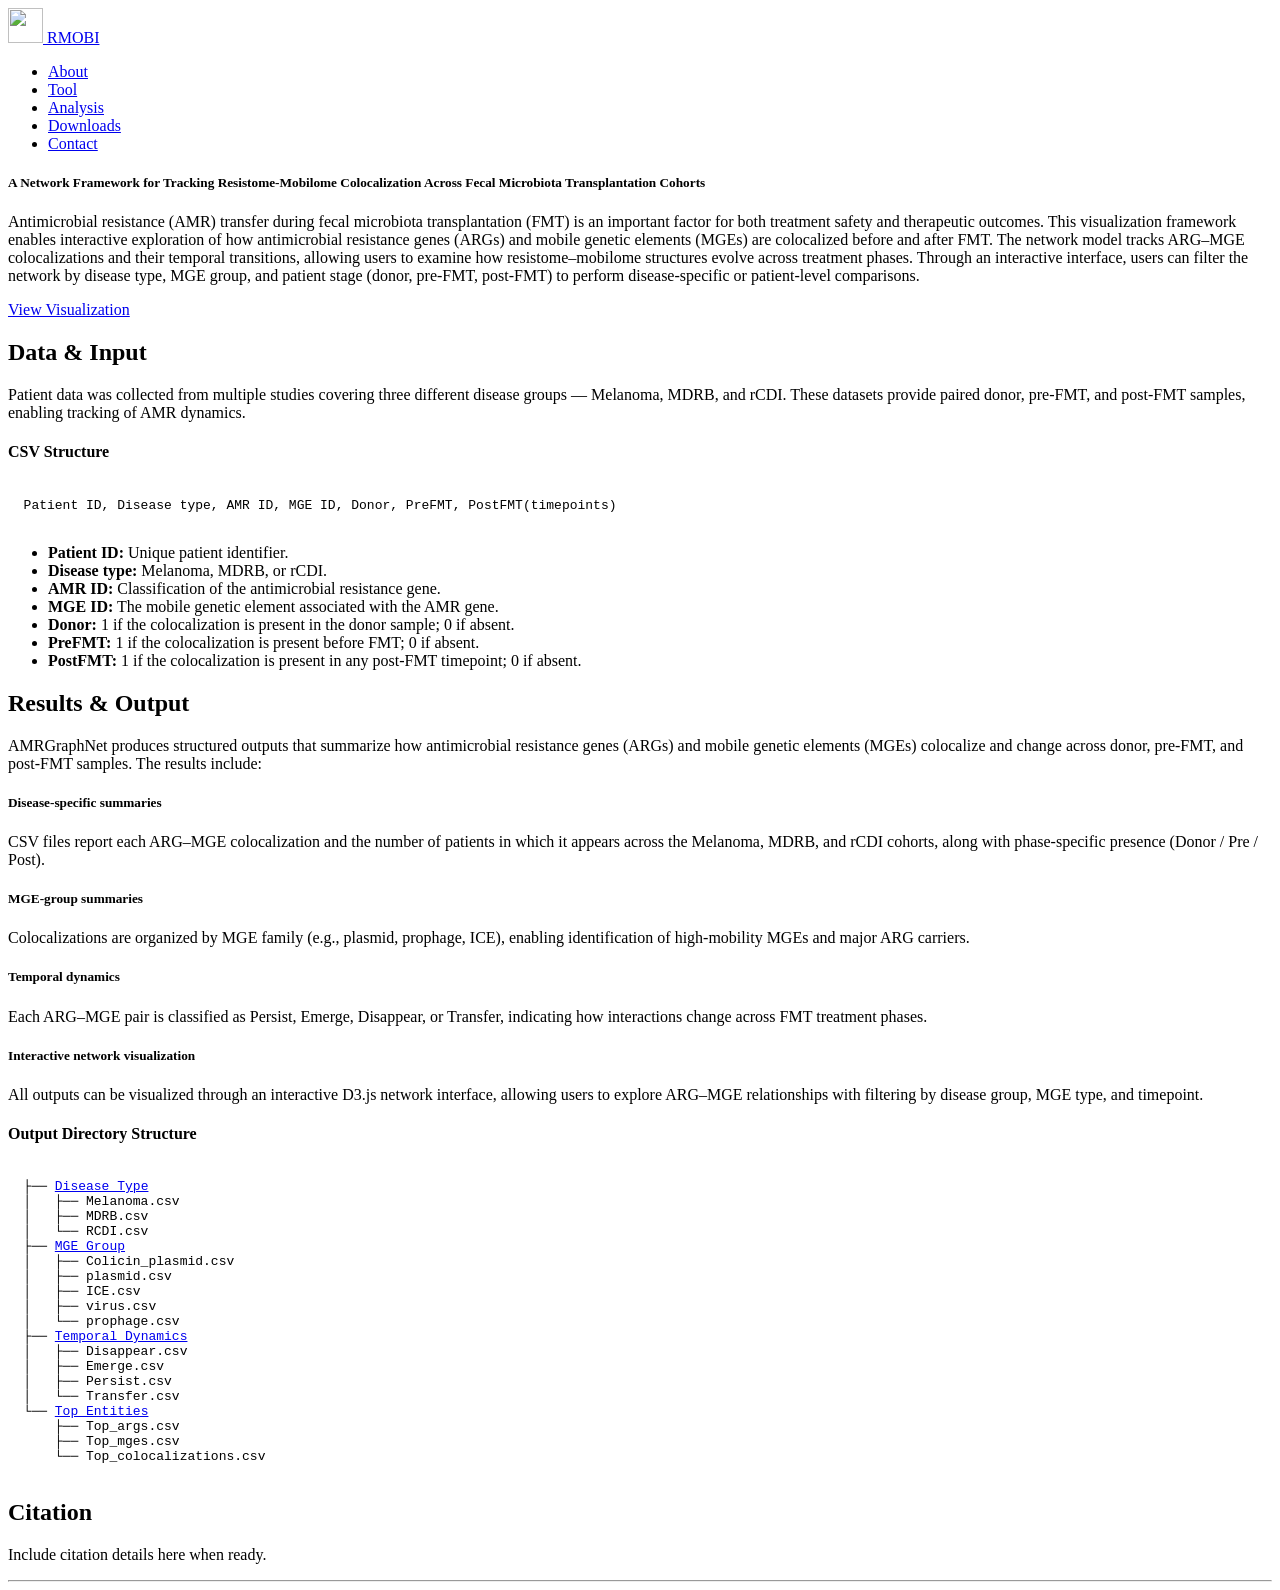
==== viz/index.html @ 938ed56d "GNU license add comments for src files" ====
<!-- Released under the GNU GPLv3; see LICENSE for details. -->
<!-- Developed by Boucher Lab and Slizovskiy Lab. -->

<!doctype html>
<html lang="en">

<head>
    <meta charset="utf-8">
    <meta name="viewport" content="width=device-width, initial-scale=1">
    <link href="https://fonts.googleapis.com/css2?family=Inter:wght@300;400;500;600;700&display=swap" rel="stylesheet">
    <link rel="stylesheet" href="./assets/css/site.css">
    <title>RMOBI </title>
    <!-- <link rel="apple-touch-icon" sizes="180x180" href="./assets/img/apple-touch-icon.png"> -->
    <!-- <link rel="icon" type="image/png" sizes="32x32" href="./assets/img/favicon-32x32.png"> -->
    <!-- <link rel="icon" type="image/png" sizes="16x16" href="./assets/img/favicon-16x16.png"> -->
    <link rel="manifest" href="./site.webmanifest">
</head>

<body>
  <div class="container-fluid">

  <header
  class="d-flex flex-wrap align-items-center justify-content-center justify-content-md-between py-3 mb-4 border-bottom">
      <a href="index.html" class="d-flex align-items-center col-md-3 mb-2 mb-md-0 text-dark text-decoration-none">
          <img src="assets/img/Logo.svg" alt="" width="35" height="35" class="d-inline-block align-text-middle">
          <span class="nav-brand-title"> RMOBI </span>
      </a>
      <ul class="nav col-12 col-md-auto mb-2 justify-content-center mb-md-0 about">
          <li><a href="./index.html" class="nav-link px-2 link-dark nav-about">About</a></li>
          <li><a href="./tool.html" class="nav-link px-2 link-dark nav-tool">Tool</a></li>
          <li><a href="./analysis.html" class="nav-link px-2 link-dark nav-analysis">Analysis</a></li>
          <li><a href="./downloads.html" class="nav-link px-2 link-dark nav-downloads">Downloads</a></li>
          <li><a href="./contact.html" class="nav-link px-2 link-dark nav-contact">Contact</a></li>
      </ul>
  </header>

  <!-- CARD 1 : Overview -->
  <div class="card mb-4 shadow-sm">
    <div class="card-body">
      <h5> A Network Framework for Tracking Resistome-Mobilome Colocalization Across Fecal Microbiota Transplantation Cohorts</h5>
      <!-- <h2 class="h4 fw-light text-muted">Suhashi Nihara De Silva, Sakesh Andhavarapu, Alejandro Dale Kimball,
        Christina Boucher, Ilya B Slizovskiy</h2> -->

      <p>
        Antimicrobial resistance (AMR) transfer during fecal microbiota transplantation (FMT) is an important factor for both 
        treatment safety and therapeutic outcomes. This visualization framework enables interactive exploration of how antimicrobial 
        resistance genes (ARGs) and mobile genetic elements (MGEs) are colocalized before and after FMT.
        The network model tracks ARG–MGE colocalizations and their temporal transitions, allowing users to examine how resistome–mobilome 
        structures evolve across treatment phases. Through an interactive interface, users can filter the network by disease type, MGE group, and 
        patient stage (donor, pre-FMT, post-FMT) to perform disease-specific or patient-level comparisons.
      </p>

      <a type="button" class="btn btn-outline-primary" href="tool.html">View Visualization</a>
    </div>
  </div>

  <!-- CARD 2 : Data & Input -->
  <div class="card mb-4 shadow-sm">
    <div class="card-body">
      <h2>Data & Input</h2>
      <p>
        Patient data was collected from multiple studies covering three different disease groups — Melanoma, MDRB, and rCDI. 
        These datasets provide paired donor, pre-FMT, and post-FMT samples, enabling tracking of AMR dynamics.
      </p>

      <h4>CSV Structure</h4>
      <pre><code>
  Patient ID, Disease type, AMR ID, MGE ID, Donor, PreFMT, PostFMT(timepoints)
      </code></pre>

    <ul class="clean-list">
      <li><strong>Patient ID:</strong> Unique patient identifier.</li>
      <li><strong>Disease type:</strong> Melanoma, MDRB, or rCDI.</li>
      <li><strong>AMR ID:</strong> Classification of the antimicrobial resistance gene.</li>
      <li><strong>MGE ID:</strong> The mobile genetic element associated with the AMR gene.</li>
      <li><strong>Donor:</strong> 1 if the colocalization is present in the donor sample; 0 if absent.</li>
      <li><strong>PreFMT:</strong> 1 if the colocalization is present before FMT; 0 if absent.</li>
      <li><strong>PostFMT:</strong> 1 if the colocalization is present in any post-FMT timepoint; 0 if absent.</li>
    </ul>

    </div>
  </div>

  <!-- CARD 3 : Output -->
  <div class="card mb-4 shadow-sm">
    <div class="card-body">
      <h2>Results & Output</h2>
      

AMRGraphNet produces structured outputs that summarize how antimicrobial resistance genes (ARGs) and mobile genetic elements (MGEs) colocalize and change across donor, pre-FMT, and post-FMT samples. The results include:

<h5> Disease-specific summaries</h5>

CSV files report each ARG–MGE colocalization and the number of patients in which it appears across the Melanoma, MDRB, and rCDI cohorts, along with phase-specific presence (Donor / Pre / Post).

<h5> MGE-group summaries</h5>

Colocalizations are organized by MGE family (e.g., plasmid, prophage, ICE), enabling identification of high-mobility MGEs and major ARG carriers.

<h5> Temporal dynamics</h5>

Each ARG–MGE pair is classified as Persist, Emerge, Disappear, or Transfer, indicating how interactions change across FMT treatment phases.

<h5> Interactive network visualization</h5>

All outputs can be visualized through an interactive D3.js network interface, allowing users to explore ARG–MGE relationships with filtering by disease group, MGE type, and timepoint.

<h4>Output Directory Structure</h4>
      <pre><code>
  ├── <a href="output/disease_type/" target="_blank">Disease_Type</a>
  │   ├── Melanoma.csv
  │   ├── MDRB.csv
  │   └── RCDI.csv
  ├── <a href="output/mge_group/" target="_blank">MGE_Group</a>
  │   ├── Colicin_plasmid.csv
  │   ├── plasmid.csv
  │   ├── ICE.csv
  │   ├── virus.csv
  │   └── prophage.csv
  ├── <a href="output/temporal_dynamics/" target="_blank">Temporal_Dynamics</a>
  │   ├── Disappear.csv
  │   ├── Emerge.csv
  │   ├── Persist.csv
  │   └── Transfer.csv
  └── <a href="output/top_entities/" target="_blank">Top_Entities</a>
      ├── Top_args.csv
      ├── Top_mges.csv
      └── Top_colocalizations.csv
      </code></pre>
    </div>
  </div>


  <!-- CARD 4 : Citation -->
  <div class="card mb-4 shadow-sm">
    <div class="card-body">
        <h2>Citation</h2>
        <p>Include citation details here when ready.</p>
    </div>
  </div>

  <hr class="my-4" />

  </div>

  <script type="module" src="./assets/js/site.js"></script>
</body>

</html>
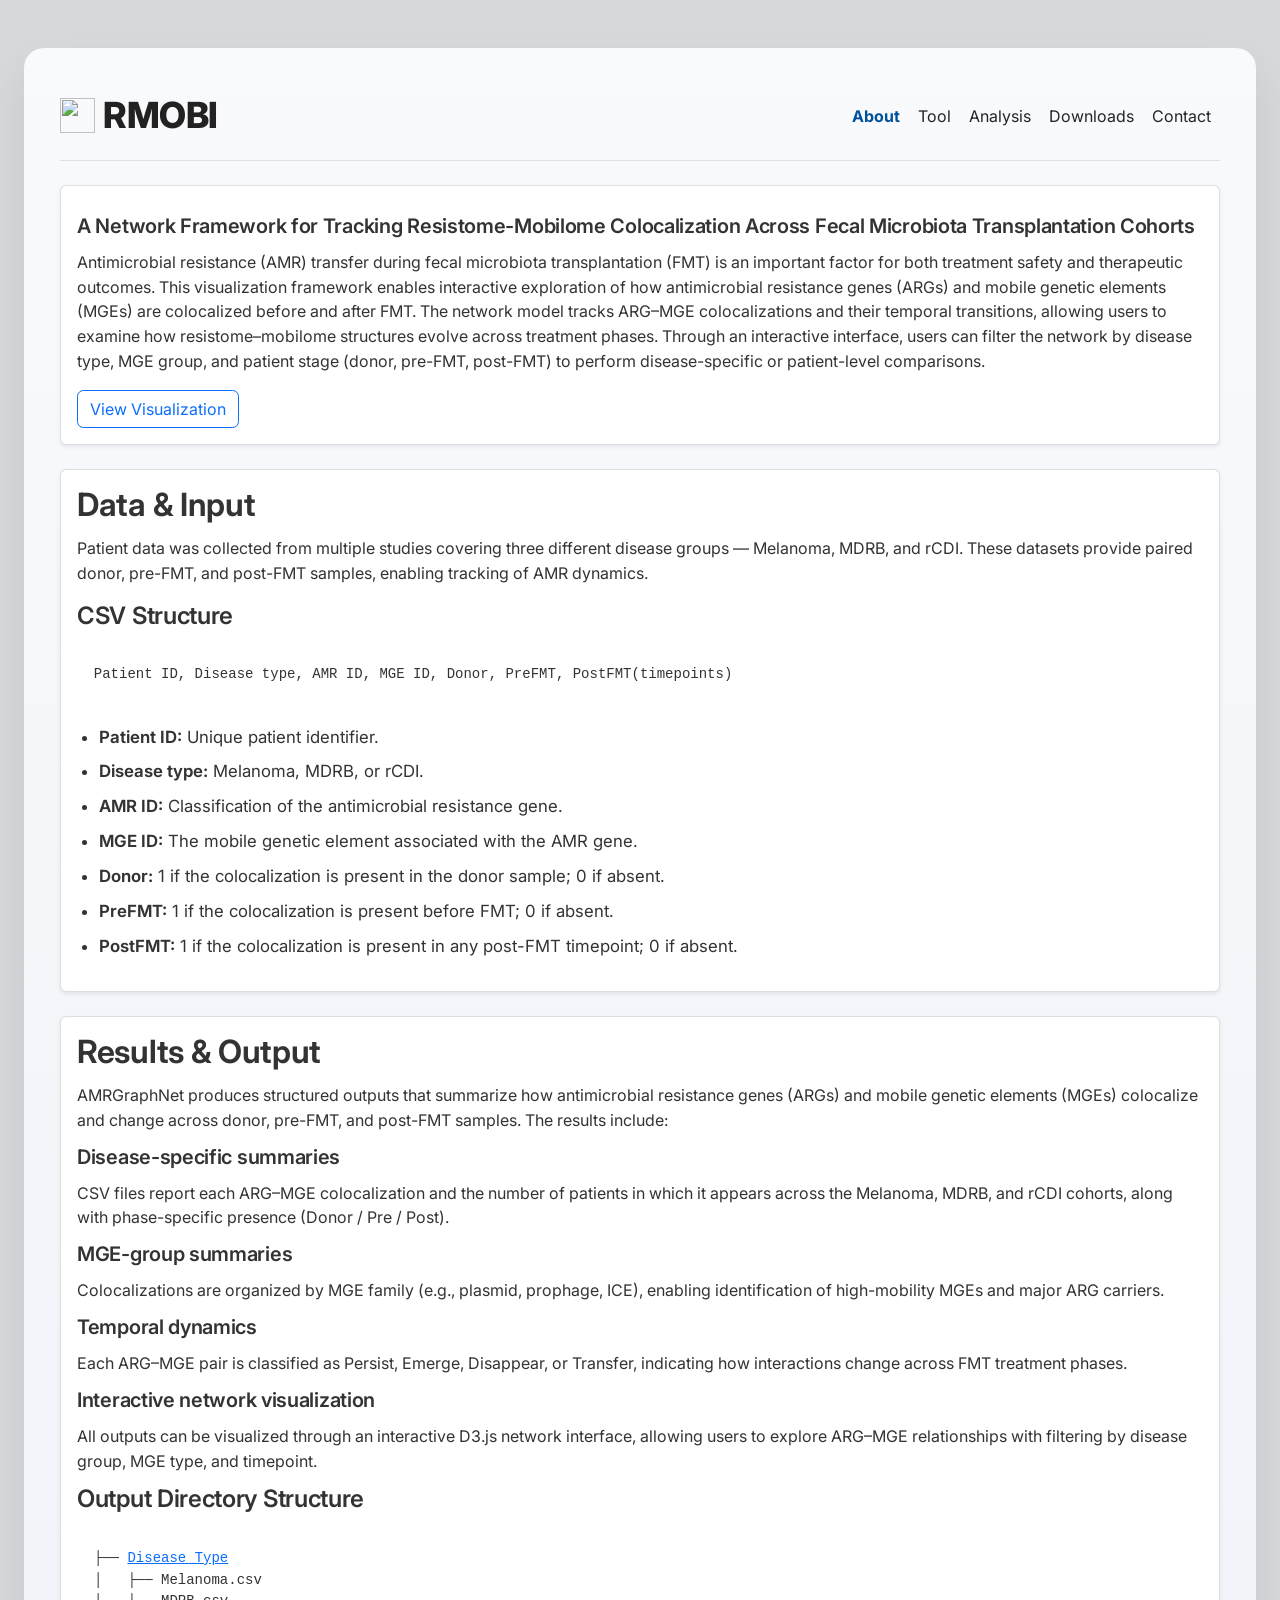
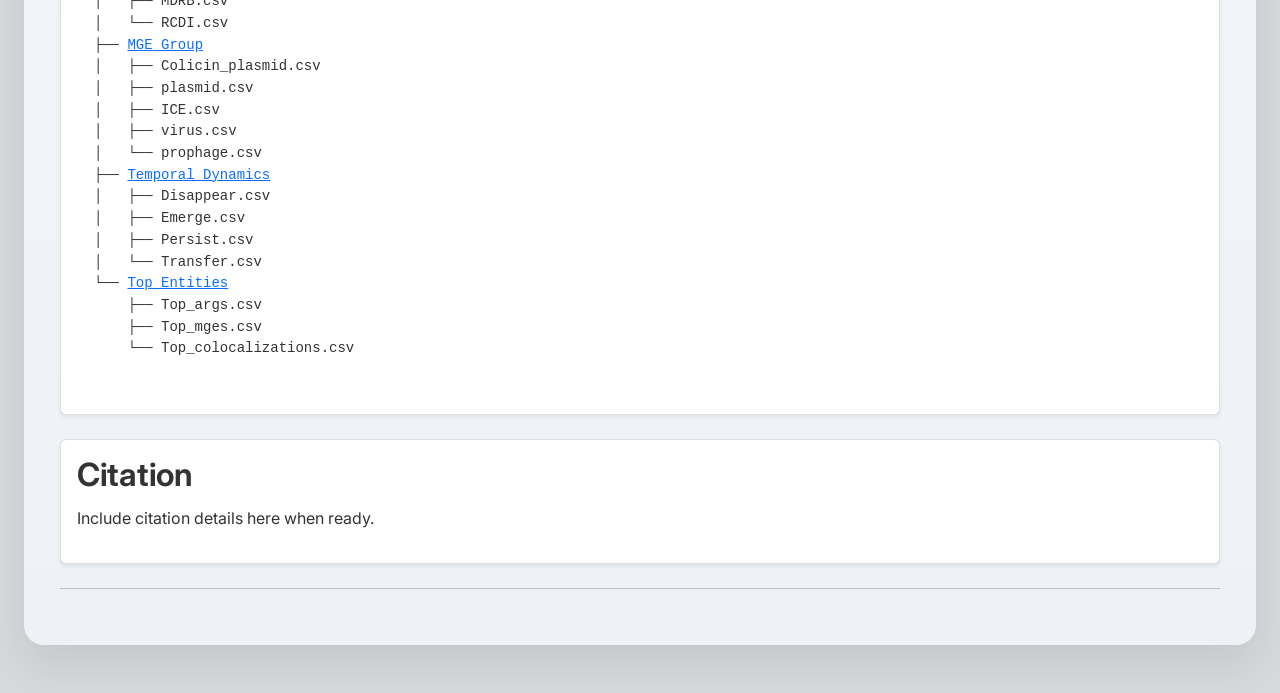
==== commit 80f85e7b: "analysis.html changes, graph stats display, graph zoom in/out" ====
--- a/viz/index.html
+++ b/viz/index.html
@@ -7,7 +7,13 @@
 <head>
     <meta charset="utf-8">
     <meta name="viewport" content="width=device-width, initial-scale=1">
+    <!-- Google Font -->
     <link href="https://fonts.googleapis.com/css2?family=Inter:wght@300;400;500;600;700&display=swap" rel="stylesheet">
+
+    <!-- Bootstrap 5 + Bootswatch (Flatly) -->
+    <link
+      href="https://cdn.jsdelivr.net/npm/bootswatch@5.3.3/dist/flatly/bootstrap.min.css"
+      rel="stylesheet">
     <link rel="stylesheet" href="./assets/css/site.css">
     <title>RMOBI </title>
     <!-- <link rel="apple-touch-icon" sizes="180x180" href="./assets/img/apple-touch-icon.png"> -->
@@ -17,6 +23,7 @@
 </head>
 
 <body>
+  <div class="page-bg">
   <div class="container-fluid">
 
   <header
@@ -83,7 +90,7 @@
 
   <!-- CARD 3 : Output -->
   <div class="card mb-4 shadow-sm">
-    <div class="card-body">
+    <div class="card-body ">
       <h2>Results & Output</h2>
       
 
@@ -133,7 +140,7 @@
 
   <!-- CARD 4 : Citation -->
   <div class="card mb-4 shadow-sm">
-    <div class="card-body">
+    <div class="card-body prose">
         <h2>Citation</h2>
         <p>Include citation details here when ready.</p>
     </div>
@@ -142,8 +149,12 @@
   <hr class="my-4" />
 
   </div>
-
+  <script
+  src="https://cdn.jsdelivr.net/npm/bootstrap@5.3.3/dist/js/bootstrap.bundle.min.js">
+  </script>
   <script type="module" src="./assets/js/site.js"></script>
+  
+</div>
 </body>
 
 </html>
--- a/viz/assets/css/site.css
+++ b/viz/assets/css/site.css
@@ -0,0 +1,208 @@
+:root{--bs-blue: #0d6efd;--bs-indigo: #6610f2;--bs-purple: #6f42c1;--bs-pink: #d63384;--bs-red: #dc3545;--bs-orange: #fd7e14;--bs-yellow: #ffc107;--bs-green: #198754;--bs-teal: #20c997;--bs-cyan: #0dcaf0;--bs-white: #fff;--bs-gray: #6c757d;--bs-gray-dark: #343a40;--bs-gray-100: #f8f9fa;--bs-gray-200: #e9ecef;--bs-gray-300: #dee2e6;--bs-gray-400: #ced4da;--bs-gray-500: #adb5bd;--bs-gray-600: #6c757d;--bs-gray-700: #495057;--bs-gray-800: #343a40;--bs-gray-900: #212529;--bs-primary: #0d6efd;--bs-secondary: #6c757d;--bs-success: #00529b;--bs-info: #0dcaf0;--bs-warning: #ffc107;--bs-danger: #dc3545;--bs-light: #f8f9fa;--bs-dark: #212529;--bs-primary-rgb: 13,110,253;--bs-secondary-rgb: 108,117,125;--bs-success-rgb: 0,82,155;--bs-info-rgb: 13,202,240;--bs-warning-rgb: 255,193,7;--bs-danger-rgb: 220,53,69;--bs-light-rgb: 248,249,250;--bs-dark-rgb: 33,37,41;--bs-white-rgb: 255,255,255;--bs-black-rgb: 0,0,0;--bs-body-color-rgb: 51,51,51;--bs-body-bg-rgb: 255,255,255;--bs-font-sans-serif: system-ui, -apple-system, "Segoe UI", Roboto, "Helvetica Neue", Arial, "Noto Sans", "Liberation Sans", sans-serif, "Apple Color Emoji", "Segoe UI Emoji", "Segoe UI Symbol", "Noto Color Emoji";--bs-font-monospace: SFMono-Regular, Menlo, Monaco, Consolas, "Liberation Mono", "Courier New", monospace;--bs-gradient: linear-gradient(180deg, rgba(255,255,255,0.15), rgba(255,255,255,0));--bs-body-font-family: var(--bs-font-sans-serif);--bs-body-font-size: 1rem;--bs-body-font-weight: 400;--bs-body-line-height: 1.5;--bs-body-color: #333;--bs-body-bg: #fff}*,*::before,*::after{box-sizing:border-box}@media (prefers-reduced-motion: no-preference){:root{scroll-behavior:smooth}}body{margin:0;font-family:var(--bs-body-font-family);font-size:var(--bs-body-font-size);font-weight:var(--bs-body-font-weight);line-height:var(--bs-body-line-height);color:var(--bs-body-color);text-align:var(--bs-body-text-align);background-color:var(--bs-body-bg);-webkit-text-size-adjust:100%;-webkit-tap-highlight-color:rgba(0,0,0,0)}hr{margin:1rem 0;color:inherit;background-color:currentColor;border:0;opacity:.25}hr:not([size]){height:1px}h1,.h1,h2,.h2,h3,.h3,h4,.h4,h5,.h5,h6,.h6{margin-top:0;margin-bottom:.5rem;font-weight:500;line-height:1.2}h1,.h1{font-size:calc(1.375rem + 1.5vw)}@media (min-width: 1200px){h1,.h1{font-size:2.5rem}}h2,.h2{font-size:calc(1.325rem + .9vw)}@media (min-width: 1200px){h2,.h2{font-size:2rem}}h3,.h3{font-size:calc(1.3rem + .6vw)}@media (min-width: 1200px){h3,.h3{font-size:1.75rem}}h4,.h4{font-size:calc(1.275rem + .3vw)}@media (min-width: 1200px){h4,.h4{font-size:1.5rem}}h5,.h5{font-size:1.25rem}h6,.h6{font-size:1rem}p{margin-top:0;margin-bottom:1rem}abbr[title],abbr[data-bs-original-title]{-webkit-text-decoration:underline dotted;text-decoration:underline dotted;cursor:help;-webkit-text-decoration-skip-ink:none;text-decoration-skip-ink:none}address{margin-bottom:1rem;font-style:normal;line-height:inherit}ol,ul{padding-left:2rem}ol,ul,dl{margin-top:0;margin-bottom:1rem}ol ol,ul ul,ol ul,ul ol{margin-bottom:0}dt{font-weight:700}dd{margin-bottom:.5rem;margin-left:0}blockquote{margin:0 0 1rem}b,strong{font-weight:bolder}small,.small{font-size:.875em}mark,.mark{padding:.2em;background-color:#fcf8e3}sub,sup{position:relative;font-size:.75em;line-height:0;vertical-align:baseline}sub{bottom:-.25em}sup{top:-.5em}a{color:#0d6efd;text-decoration:underline}a:hover{color:#0a58ca}a:not([href]):not([class]),a:not([href]):not([class]):hover{color:inherit;text-decoration:none}pre,code,kbd,samp{font-family:var(--bs-font-monospace);font-size:1em;direction:ltr /* rtl:ignore */;unicode-bidi:bidi-override}pre{display:block;margin-top:0;margin-bottom:1rem;overflow:auto;font-size:.875em}pre code{font-size:inherit;color:inherit;word-break:normal}code{font-size:.875em;color:#d63384;word-wrap:break-word}a>code{color:inherit}kbd{padding:.2rem .4rem;font-size:.875em;color:#fff;background-color:#212529;border-radius:.2rem}kbd kbd{padding:0;font-size:1em;font-weight:700}figure{margin:0 0 1rem}img,svg{vertical-align:middle}table{caption-side:bottom;border-collapse:collapse}caption{padding-top:.5rem;padding-bottom:.5rem;color:#6c757d;text-align:left}th{text-align:inherit;text-align:-webkit-match-parent}thead,tbody,tfoot,tr,td,th{border-color:inherit;border-style:solid;border-width:0}label{display:inline-block}button{border-radius:0}button:focus:not(:focus-visible){outline:0}input,button,select,optgroup,textarea{margin:0;font-family:inherit;font-size:inherit;line-height:inherit}button,select{text-transform:none}[role="button"]{cursor:pointer}select{word-wrap:normal}select:disabled{opacity:1}[list]::-webkit-calendar-picker-indicator{display:none}button,[type="button"],[type="reset"],[type="submit"]{-webkit-appearance:button}button:not(:disabled),[type="button"]:not(:disabled),[type="reset"]:not(:disabled),[type="submit"]:not(:disabled){cursor:pointer}::-moz-focus-inner{padding:0;border-style:none}textarea{resize:vertical}fieldset{min-width:0;padding:0;margin:0;border:0}legend{float:left;width:100%;padding:0;margin-bottom:.5rem;font-size:calc(1.275rem + .3vw);line-height:inherit}@media (min-width: 1200px){legend{font-size:1.5rem}}legend+*{clear:left}::-webkit-datetime-edit-fields-wrapper,::-webkit-datetime-edit-text,::-webkit-datetime-edit-minute,::-webkit-datetime-edit-hour-field,::-webkit-datetime-edit-day-field,::-webkit-datetime-edit-month-field,::-webkit-datetime-edit-year-field{padding:0}::-webkit-inner-spin-button{height:auto}[type="search"]{outline-offset:-2px;-webkit-appearance:textfield}::-webkit-search-decoration{-webkit-appearance:none}::-webkit-color-swatch-wrapper{padding:0}::-webkit-file-upload-button{font:inherit}::file-selector-button{font:inherit}::-webkit-file-upload-button{font:inherit;-webkit-appearance:button}output{display:inline-block}iframe{border:0}summary{display:list-item;cursor:pointer}progress{vertical-align:baseline}[hidden]{display:none !important}.lead{font-size:1.25rem;font-weight:300}.display-1{font-size:calc(1.625rem + 4.5vw);font-weight:300;line-height:1.2}@media (min-width: 1200px){.display-1{font-size:5rem}}.display-2{font-size:calc(1.575rem + 3.9vw);font-weight:300;line-height:1.2}@media (min-width: 1200px){.display-2{font-size:4.5rem}}.display-3{font-size:calc(1.525rem + 3.3vw);font-weight:300;line-height:1.2}@media (min-width: 1200px){.display-3{font-size:4rem}}.display-4{font-size:calc(1.475rem + 2.7vw);font-weight:300;line-height:1.2}@media (min-width: 1200px){.display-4{font-size:3.5rem}}.display-5{font-size:calc(1.425rem + 2.1vw);font-weight:300;line-height:1.2}@media (min-width: 1200px){.display-5{font-size:3rem}}.display-6{font-size:calc(1.375rem + 1.5vw);font-weight:300;line-height:1.2}@media (min-width: 1200px){.display-6{font-size:2.5rem}}.list-unstyled{padding-left:0;list-style:none}.list-inline{padding-left:0;list-style:none}.list-inline-item{display:inline-block}.list-inline-item:not(:last-child){margin-right:.5rem}.initialism{font-size:.875em;text-transform:uppercase}.blockquote{margin-bottom:1rem;font-size:1.25rem}.blockquote>:last-child{margin-bottom:0}.blockquote-footer{margin-top:-1rem;margin-bottom:1rem;font-size:.875em;color:#6c757d}.blockquote-footer::before{content:"\2014\00A0"}.img-fluid{max-width:100%;height:auto}.img-thumbnail{padding:.25rem;background-color:#fff;border:1px solid #dee2e6;border-radius:.4rem;box-shadow:0 0.125rem 0.25rem rgba(0,0,0,0.075);max-width:100%;height:auto}.figure{display:inline-block}.figure-img{margin-bottom:.5rem;line-height:1}.figure-caption{font-size:.875em;color:#6c757d}.container,.container-fluid,.container-sm,.container-md,.container-lg,.container-xl,.container-xxl{width:100%;padding-right:var(--bs-gutter-x, .75rem);padding-left:var(--bs-gutter-x, .75rem);margin-right:auto;margin-left:auto}@media (min-width: 576px){.container,.container-sm{max-width:540px}}@media (min-width: 768px){.container,.container-sm,.container-md{max-width:720px}}@media (min-width: 992px){.container,.container-sm,.container-md,.container-lg{max-width:960px}}@media (min-width: 1200px){.container,.container-sm,.container-md,.container-lg,.container-xl{max-width:1140px}}@media (min-width: 1400px){.container,.container-sm,.container-md,.container-lg,.container-xl,.container-xxl{max-width:1320px}}.row{--bs-gutter-x: 1.5rem;--bs-gutter-y: 0;display:-ms-flexbox;display:flex;-ms-flex-wrap:wrap;flex-wrap:wrap;margin-top:calc(var(--bs-gutter-y) * -1);margin-right:calc(var(--bs-gutter-x) * -.5);margin-left:calc(var(--bs-gutter-x) * -.5)}.row>*{-ms-flex-negative:0;flex-shrink:0;width:100%;max-width:100%;padding-right:calc(var(--bs-gutter-x) * .5);padding-left:calc(var(--bs-gutter-x) * .5);margin-top:var(--bs-gutter-y)}.col{-ms-flex:1 0 0%;flex:1 0 0%}.row-cols-auto>*{-ms-flex:0 0 auto;flex:0 0 auto;width:auto}.row-cols-1>*{-ms-flex:0 0 auto;flex:0 0 auto;width:100%}.row-cols-2>*{-ms-flex:0 0 auto;flex:0 0 auto;width:50%}.row-cols-3>*{-ms-flex:0 0 auto;flex:0 0 auto;width:33.333333%}.row-cols-4>*{-ms-flex:0 0 auto;flex:0 0 auto;width:25%}.row-cols-5>*{-ms-flex:0 0 auto;flex:0 0 auto;width:20%}.row-cols-6>*{-ms-flex:0 0 auto;flex:0 0 auto;width:16.666667%}.col-auto{-ms-flex:0 0 auto;flex:0 0 auto;width:auto}.col-1{-ms-flex:0 0 auto;flex:0 0 auto;width:8.333333%}.col-2{-ms-flex:0 0 auto;flex:0 0 auto;width:16.666667%}.col-3{-ms-flex:0 0 auto;flex:0 0 auto;width:25%}.col-4{-ms-flex:0 0 auto;flex:0 0 auto;width:33.333333%}.col-5{-ms-flex:0 0 auto;flex:0 0 auto;width:41.666667%}.col-6{-ms-flex:0 0 auto;flex:0 0 auto;width:50%}.col-7{-ms-flex:0 0 auto;flex:0 0 auto;width:58.333333%}.col-8{-ms-flex:0 0 auto;flex:0 0 auto;width:66.666667%}.col-9{-ms-flex:0 0 auto;flex:0 0 auto;width:75%}.col-10{-ms-flex:0 0 auto;flex:0 0 auto;width:83.333333%}.col-11{-ms-flex:0 0 auto;flex:0 0 auto;width:91.666667%}.col-12{-ms-flex:0 0 auto;flex:0 0 auto;width:100%}.offset-1{margin-left:8.333333%}.offset-2{margin-left:16.666667%}.offset-3{margin-left:25%}.offset-4{margin-left:33.333333%}.offset-5{margin-left:41.666667%}.offset-6{margin-left:50%}.offset-7{margin-left:58.333333%}.offset-8{margin-left:66.666667%}.offset-9{margin-left:75%}.offset-10{margin-left:83.333333%}.offset-11{margin-left:91.666667%}.g-0,.gx-0{--bs-gutter-x: 0}.g-0,.gy-0{--bs-gutter-y: 0}.g-1,.gx-1{--bs-gutter-x: .25rem}.g-1,.gy-1{--bs-gutter-y: .25rem}.g-2,.gx-2{--bs-gutter-x: .5rem}.g-2,.gy-2{--bs-gutter-y: .5rem}.g-3,.gx-3{--bs-gutter-x: 1rem}.g-3,.gy-3{--bs-gutter-y: 1rem}.g-4,.gx-4{--bs-gutter-x: 1.5rem}.g-4,.gy-4{--bs-gutter-y: 1.5rem}.g-5,.gx-5{--bs-gutter-x: 3rem}.g-5,.gy-5{--bs-gutter-y: 3rem}@media (min-width: 576px){.col-sm{-ms-flex:1 0 0%;flex:1 0 0%}.row-cols-sm-auto>*{-ms-flex:0 0 auto;flex:0 0 auto;width:auto}.row-cols-sm-1>*{-ms-flex:0 0 auto;flex:0 0 auto;width:100%}.row-cols-sm-2>*{-ms-flex:0 0 auto;flex:0 0 auto;width:50%}.row-cols-sm-3>*{-ms-flex:0 0 auto;flex:0 0 auto;width:33.333333%}.row-cols-sm-4>*{-ms-flex:0 0 auto;flex:0 0 auto;width:25%}.row-cols-sm-5>*{-ms-flex:0 0 auto;flex:0 0 auto;width:20%}.row-cols-sm-6>*{-ms-flex:0 0 auto;flex:0 0 auto;width:16.666667%}.col-sm-auto{-ms-flex:0 0 auto;flex:0 0 auto;width:auto}.col-sm-1{-ms-flex:0 0 auto;flex:0 0 auto;width:8.333333%}.col-sm-2{-ms-flex:0 0 auto;flex:0 0 auto;width:16.666667%}.col-sm-3{-ms-flex:0 0 auto;flex:0 0 auto;width:25%}.col-sm-4{-ms-flex:0 0 auto;flex:0 0 auto;width:33.333333%}.col-sm-5{-ms-flex:0 0 auto;flex:0 0 auto;width:41.666667%}.col-sm-6{-ms-flex:0 0 auto;flex:0 0 auto;width:50%}.col-sm-7{-ms-flex:0 0 auto;flex:0 0 auto;width:58.333333%}.col-sm-8{-ms-flex:0 0 auto;flex:0 0 auto;width:66.666667%}.col-sm-9{-ms-flex:0 0 auto;flex:0 0 auto;width:75%}.col-sm-10{-ms-flex:0 0 auto;flex:0 0 auto;width:83.333333%}.col-sm-11{-ms-flex:0 0 auto;flex:0 0 auto;width:91.666667%}.col-sm-12{-ms-flex:0 0 auto;flex:0 0 auto;width:100%}.offset-sm-0{margin-left:0}.offset-sm-1{margin-left:8.333333%}.offset-sm-2{margin-left:16.666667%}.offset-sm-3{margin-left:25%}.offset-sm-4{margin-left:33.333333%}.offset-sm-5{margin-left:41.666667%}.offset-sm-6{margin-left:50%}.offset-sm-7{margin-left:58.333333%}.offset-sm-8{margin-left:66.666667%}.offset-sm-9{margin-left:75%}.offset-sm-10{margin-left:83.333333%}.offset-sm-11{margin-left:91.666667%}.g-sm-0,.gx-sm-0{--bs-gutter-x: 0}.g-sm-0,.gy-sm-0{--bs-gutter-y: 0}.g-sm-1,.gx-sm-1{--bs-gutter-x: .25rem}.g-sm-1,.gy-sm-1{--bs-gutter-y: .25rem}.g-sm-2,.gx-sm-2{--bs-gutter-x: .5rem}.g-sm-2,.gy-sm-2{--bs-gutter-y: .5rem}.g-sm-3,.gx-sm-3{--bs-gutter-x: 1rem}.g-sm-3,.gy-sm-3{--bs-gutter-y: 1rem}.g-sm-4,.gx-sm-4{--bs-gutter-x: 1.5rem}.g-sm-4,.gy-sm-4{--bs-gutter-y: 1.5rem}.g-sm-5,.gx-sm-5{--bs-gutter-x: 3rem}.g-sm-5,.gy-sm-5{--bs-gutter-y: 3rem}}@media (min-width: 768px){.col-md{-ms-flex:1 0 0%;flex:1 0 0%}.row-cols-md-auto>*{-ms-flex:0 0 auto;flex:0 0 auto;width:auto}.row-cols-md-1>*{-ms-flex:0 0 auto;flex:0 0 auto;width:100%}.row-cols-md-2>*{-ms-flex:0 0 auto;flex:0 0 auto;width:50%}.row-cols-md-3>*{-ms-flex:0 0 auto;flex:0 0 auto;width:33.333333%}.row-cols-md-4>*{-ms-flex:0 0 auto;flex:0 0 auto;width:25%}.row-cols-md-5>*{-ms-flex:0 0 auto;flex:0 0 auto;width:20%}.row-cols-md-6>*{-ms-flex:0 0 auto;flex:0 0 auto;width:16.666667%}.col-md-auto{-ms-flex:0 0 auto;flex:0 0 auto;width:auto}.col-md-1{-ms-flex:0 0 auto;flex:0 0 auto;width:8.333333%}.col-md-2{-ms-flex:0 0 auto;flex:0 0 auto;width:16.666667%}.col-md-3{-ms-flex:0 0 auto;flex:0 0 auto;width:25%}.col-md-4{-ms-flex:0 0 auto;flex:0 0 auto;width:33.333333%}.col-md-5{-ms-flex:0 0 auto;flex:0 0 auto;width:41.666667%}.col-md-6{-ms-flex:0 0 auto;flex:0 0 auto;width:50%}.col-md-7{-ms-flex:0 0 auto;flex:0 0 auto;width:58.333333%}.col-md-8{-ms-flex:0 0 auto;flex:0 0 auto;width:66.666667%}.col-md-9{-ms-flex:0 0 auto;flex:0 0 auto;width:75%}.col-md-10{-ms-flex:0 0 auto;flex:0 0 auto;width:83.333333%}.col-md-11{-ms-flex:0 0 auto;flex:0 0 auto;width:91.666667%}.col-md-12{-ms-flex:0 0 auto;flex:0 0 auto;width:100%}.offset-md-0{margin-left:0}.offset-md-1{margin-left:8.333333%}.offset-md-2{margin-left:16.666667%}.offset-md-3{margin-left:25%}.offset-md-4{margin-left:33.333333%}.offset-md-5{margin-left:41.666667%}.offset-md-6{margin-left:50%}.offset-md-7{margin-left:58.333333%}.offset-md-8{margin-left:66.666667%}.offset-md-9{margin-left:75%}.offset-md-10{margin-left:83.333333%}.offset-md-11{margin-left:91.666667%}.g-md-0,.gx-md-0{--bs-gutter-x: 0}.g-md-0,.gy-md-0{--bs-gutter-y: 0}.g-md-1,.gx-md-1{--bs-gutter-x: .25rem}.g-md-1,.gy-md-1{--bs-gutter-y: .25rem}.g-md-2,.gx-md-2{--bs-gutter-x: .5rem}.g-md-2,.gy-md-2{--bs-gutter-y: .5rem}.g-md-3,.gx-md-3{--bs-gutter-x: 1rem}.g-md-3,.gy-md-3{--bs-gutter-y: 1rem}.g-md-4,.gx-md-4{--bs-gutter-x: 1.5rem}.g-md-4,.gy-md-4{--bs-gutter-y: 1.5rem}.g-md-5,.gx-md-5{--bs-gutter-x: 3rem}.g-md-5,.gy-md-5{--bs-gutter-y: 3rem}}@media (min-width: 992px){.col-lg{-ms-flex:1 0 0%;flex:1 0 0%}.row-cols-lg-auto>*{-ms-flex:0 0 auto;flex:0 0 auto;width:auto}.row-cols-lg-1>*{-ms-flex:0 0 auto;flex:0 0 auto;width:100%}.row-cols-lg-2>*{-ms-flex:0 0 auto;flex:0 0 auto;width:50%}.row-cols-lg-3>*{-ms-flex:0 0 auto;flex:0 0 auto;width:33.333333%}.row-cols-lg-4>*{-ms-flex:0 0 auto;flex:0 0 auto;width:25%}.row-cols-lg-5>*{-ms-flex:0 0 auto;flex:0 0 auto;width:20%}.row-cols-lg-6>*{-ms-flex:0 0 auto;flex:0 0 auto;width:16.666667%}.col-lg-auto{-ms-flex:0 0 auto;flex:0 0 auto;width:auto}.col-lg-1{-ms-flex:0 0 auto;flex:0 0 auto;width:8.333333%}.col-lg-2{-ms-flex:0 0 auto;flex:0 0 auto;width:16.666667%}.col-lg-3{-ms-flex:0 0 auto;flex:0 0 auto;width:25%}.col-lg-4{-ms-flex:0 0 auto;flex:0 0 auto;width:33.333333%}.col-lg-5{-ms-flex:0 0 auto;flex:0 0 auto;width:41.666667%}.col-lg-6{-ms-flex:0 0 auto;flex:0 0 auto;width:50%}.col-lg-7{-ms-flex:0 0 auto;flex:0 0 auto;width:58.333333%}.col-lg-8{-ms-flex:0 0 auto;flex:0 0 auto;width:66.666667%}.col-lg-9{-ms-flex:0 0 auto;flex:0 0 auto;width:75%}.col-lg-10{-ms-flex:0 0 auto;flex:0 0 auto;width:83.333333%}.col-lg-11{-ms-flex:0 0 auto;flex:0 0 auto;width:91.666667%}.col-lg-12{-ms-flex:0 0 auto;flex:0 0 auto;width:100%}.offset-lg-0{margin-left:0}.offset-lg-1{margin-left:8.333333%}.offset-lg-2{margin-left:16.666667%}.offset-lg-3{margin-left:25%}.offset-lg-4{margin-left:33.333333%}.offset-lg-5{margin-left:41.666667%}.offset-lg-6{margin-left:50%}.offset-lg-7{margin-left:58.333333%}.offset-lg-8{margin-left:66.666667%}.offset-lg-9{margin-left:75%}.offset-lg-10{margin-left:83.333333%}.offset-lg-11{margin-left:91.666667%}.g-lg-0,.gx-lg-0{--bs-gutter-x: 0}.g-lg-0,.gy-lg-0{--bs-gutter-y: 0}.g-lg-1,.gx-lg-1{--bs-gutter-x: .25rem}.g-lg-1,.gy-lg-1{--bs-gutter-y: .25rem}.g-lg-2,.gx-lg-2{--bs-gutter-x: .5rem}.g-lg-2,.gy-lg-2{--bs-gutter-y: .5rem}.g-lg-3,.gx-lg-3{--bs-gutter-x: 1rem}.g-lg-3,.gy-lg-3{--bs-gutter-y: 1rem}.g-lg-4,.gx-lg-4{--bs-gutter-x: 1.5rem}.g-lg-4,.gy-lg-4{--bs-gutter-y: 1.5rem}.g-lg-5,.gx-lg-5{--bs-gutter-x: 3rem}.g-lg-5,.gy-lg-5{--bs-gutter-y: 3rem}}@media (min-width: 1200px){.col-xl{-ms-flex:1 0 0%;flex:1 0 0%}.row-cols-xl-auto>*{-ms-flex:0 0 auto;flex:0 0 auto;width:auto}.row-cols-xl-1>*{-ms-flex:0 0 auto;flex:0 0 auto;width:100%}.row-cols-xl-2>*{-ms-flex:0 0 auto;flex:0 0 auto;width:50%}.row-cols-xl-3>*{-ms-flex:0 0 auto;flex:0 0 auto;width:33.333333%}.row-cols-xl-4>*{-ms-flex:0 0 auto;flex:0 0 auto;width:25%}.row-cols-xl-5>*{-ms-flex:0 0 auto;flex:0 0 auto;width:20%}.row-cols-xl-6>*{-ms-flex:0 0 auto;flex:0 0 auto;width:16.666667%}.col-xl-auto{-ms-flex:0 0 auto;flex:0 0 auto;width:auto}.col-xl-1{-ms-flex:0 0 auto;flex:0 0 auto;width:8.333333%}.col-xl-2{-ms-flex:0 0 auto;flex:0 0 auto;width:16.666667%}.col-xl-3{-ms-flex:0 0 auto;flex:0 0 auto;width:25%}.col-xl-4{-ms-flex:0 0 auto;flex:0 0 auto;width:33.333333%}.col-xl-5{-ms-flex:0 0 auto;flex:0 0 auto;width:41.666667%}.col-xl-6{-ms-flex:0 0 auto;flex:0 0 auto;width:50%}.col-xl-7{-ms-flex:0 0 auto;flex:0 0 auto;width:58.333333%}.col-xl-8{-ms-flex:0 0 auto;flex:0 0 auto;width:66.666667%}.col-xl-9{-ms-flex:0 0 auto;flex:0 0 auto;width:75%}.col-xl-10{-ms-flex:0 0 auto;flex:0 0 auto;width:83.333333%}.col-xl-11{-ms-flex:0 0 auto;flex:0 0 auto;width:91.666667%}.col-xl-12{-ms-flex:0 0 auto;flex:0 0 auto;width:100%}.offset-xl-0{margin-left:0}.offset-xl-1{margin-left:8.333333%}.offset-xl-2{margin-left:16.666667%}.offset-xl-3{margin-left:25%}.offset-xl-4{margin-left:33.333333%}.offset-xl-5{margin-left:41.666667%}.offset-xl-6{margin-left:50%}.offset-xl-7{margin-left:58.333333%}.offset-xl-8{margin-left:66.666667%}.offset-xl-9{margin-left:75%}.offset-xl-10{margin-left:83.333333%}.offset-xl-11{margin-left:91.666667%}.g-xl-0,.gx-xl-0{--bs-gutter-x: 0}.g-xl-0,.gy-xl-0{--bs-gutter-y: 0}.g-xl-1,.gx-xl-1{--bs-gutter-x: .25rem}.g-xl-1,.gy-xl-1{--bs-gutter-y: .25rem}.g-xl-2,.gx-xl-2{--bs-gutter-x: .5rem}.g-xl-2,.gy-xl-2{--bs-gutter-y: .5rem}.g-xl-3,.gx-xl-3{--bs-gutter-x: 1rem}.g-xl-3,.gy-xl-3{--bs-gutter-y: 1rem}.g-xl-4,.gx-xl-4{--bs-gutter-x: 1.5rem}.g-xl-4,.gy-xl-4{--bs-gutter-y: 1.5rem}.g-xl-5,.gx-xl-5{--bs-gutter-x: 3rem}.g-xl-5,.gy-xl-5{--bs-gutter-y: 3rem}}@media (min-width: 1400px){.col-xxl{-ms-flex:1 0 0%;flex:1 0 0%}.row-cols-xxl-auto>*{-ms-flex:0 0 auto;flex:0 0 auto;width:auto}.row-cols-xxl-1>*{-ms-flex:0 0 auto;flex:0 0 auto;width:100%}.row-cols-xxl-2>*{-ms-flex:0 0 auto;flex:0 0 auto;width:50%}.row-cols-xxl-3>*{-ms-flex:0 0 auto;flex:0 0 auto;width:33.333333%}.row-cols-xxl-4>*{-ms-flex:0 0 auto;flex:0 0 auto;width:25%}.row-cols-xxl-5>*{-ms-flex:0 0 auto;flex:0 0 auto;width:20%}.row-cols-xxl-6>*{-ms-flex:0 0 auto;flex:0 0 auto;width:16.666667%}.col-xxl-auto{-ms-flex:0 0 auto;flex:0 0 auto;width:auto}.col-xxl-1{-ms-flex:0 0 auto;flex:0 0 auto;width:8.333333%}.col-xxl-2{-ms-flex:0 0 auto;flex:0 0 auto;width:16.666667%}.col-xxl-3{-ms-flex:0 0 auto;flex:0 0 auto;width:25%}.col-xxl-4{-ms-flex:0 0 auto;flex:0 0 auto;width:33.333333%}.col-xxl-5{-ms-flex:0 0 auto;flex:0 0 auto;width:41.666667%}.col-xxl-6{-ms-flex:0 0 auto;flex:0 0 auto;width:50%}.col-xxl-7{-ms-flex:0 0 auto;flex:0 0 auto;width:58.333333%}.col-xxl-8{-ms-flex:0 0 auto;flex:0 0 auto;width:66.666667%}.col-xxl-9{-ms-flex:0 0 auto;flex:0 0 auto;width:75%}.col-xxl-10{-ms-flex:0 0 auto;flex:0 0 auto;width:83.333333%}.col-xxl-11{-ms-flex:0 0 auto;flex:0 0 auto;width:91.666667%}.col-xxl-12{-ms-flex:0 0 auto;flex:0 0 auto;width:100%}.offset-xxl-0{margin-left:0}.offset-xxl-1{margin-left:8.333333%}.offset-xxl-2{margin-left:16.666667%}.offset-xxl-3{margin-left:25%}.offset-xxl-4{margin-left:33.333333%}.offset-xxl-5{margin-left:41.666667%}.offset-xxl-6{margin-left:50%}.offset-xxl-7{margin-left:58.333333%}.offset-xxl-8{margin-left:66.666667%}.offset-xxl-9{margin-left:75%}.offset-xxl-10{margin-left:83.333333%}.offset-xxl-11{margin-left:91.666667%}.g-xxl-0,.gx-xxl-0{--bs-gutter-x: 0}.g-xxl-0,.gy-xxl-0{--bs-gutter-y: 0}.g-xxl-1,.gx-xxl-1{--bs-gutter-x: .25rem}.g-xxl-1,.gy-xxl-1{--bs-gutter-y: .25rem}.g-xxl-2,.gx-xxl-2{--bs-gutter-x: .5rem}.g-xxl-2,.gy-xxl-2{--bs-gutter-y: .5rem}.g-xxl-3,.gx-xxl-3{--bs-gutter-x: 1rem}.g-xxl-3,.gy-xxl-3{--bs-gutter-y: 1rem}.g-xxl-4,.gx-xxl-4{--bs-gutter-x: 1.5rem}.g-xxl-4,.gy-xxl-4{--bs-gutter-y: 1.5rem}.g-xxl-5,.gx-xxl-5{--bs-gutter-x: 3rem}.g-xxl-5,.gy-xxl-5{--bs-gutter-y: 3rem}}.table{--bs-table-bg: rgba(0,0,0,0);--bs-table-accent-bg: rgba(0,0,0,0);--bs-table-striped-color: #333;--bs-table-striped-bg: rgba(0,0,0,0.05);--bs-table-active-color: #333;--bs-table-active-bg: rgba(0,0,0,0.1);--bs-table-hover-color: #333;--bs-table-hover-bg: rgba(0,0,0,0.075);width:100%;margin-bottom:1rem;color:#333;vertical-align:top;border-color:#dee2e6}.table>:not(caption)>*>*{padding:.5rem .5rem;background-color:var(--bs-table-bg);border-bottom-width:1px;box-shadow:inset 0 0 0 9999px var(--bs-table-accent-bg)}.table>tbody{vertical-align:inherit}.table>thead{vertical-align:bottom}.table>:not(:last-child)>:last-child>*{border-bottom-color:currentColor}.caption-top{caption-side:top}.table-sm>:not(caption)>*>*{padding:.25rem .25rem}.table-bordered>:not(caption)>*{border-width:1px 0}.table-bordered>:not(caption)>*>*{border-width:0 1px}.table-borderless>:not(caption)>*>*{border-bottom-width:0}.table-striped>tbody>tr:nth-of-type(odd){--bs-table-accent-bg: var(--bs-table-striped-bg);color:var(--bs-table-striped-color)}.table-active{--bs-table-accent-bg: var(--bs-table-active-bg);color:var(--bs-table-active-color)}.table-hover>tbody>tr:hover{--bs-table-accent-bg: var(--bs-table-hover-bg);color:var(--bs-table-hover-color)}.table-primary{--bs-table-bg: #cfe2ff;--bs-table-striped-bg: #c5d7f2;--bs-table-striped-color: #000;--bs-table-active-bg: #bacbe6;--bs-table-active-color: #000;--bs-table-hover-bg: #bfd1ec;--bs-table-hover-color: #000;color:#000;border-color:#bacbe6}.table-secondary{--bs-table-bg: #e2e3e5;--bs-table-striped-bg: #d7d8da;--bs-table-striped-color: #000;--bs-table-active-bg: #cbccce;--bs-table-active-color: #000;--bs-table-hover-bg: #d1d2d4;--bs-table-hover-color: #000;color:#000;border-color:#cbccce}.table-success{--bs-table-bg: #ccdceb;--bs-table-striped-bg: #c2d1df;--bs-table-striped-color: #000;--bs-table-active-bg: #b8c6d4;--bs-table-active-color: #000;--bs-table-hover-bg: #bdccd9;--bs-table-hover-color: #000;color:#000;border-color:#b8c6d4}.table-info{--bs-table-bg: #cff4fc;--bs-table-striped-bg: #c5e8ef;--bs-table-striped-color: #000;--bs-table-active-bg: #badce3;--bs-table-active-color: #000;--bs-table-hover-bg: #bfe2e9;--bs-table-hover-color: #000;color:#000;border-color:#badce3}.table-warning{--bs-table-bg: #fff3cd;--bs-table-striped-bg: #f2e7c3;--bs-table-striped-color: #000;--bs-table-active-bg: #e6dbb9;--bs-table-active-color: #000;--bs-table-hover-bg: #ece1be;--bs-table-hover-color: #000;color:#000;border-color:#e6dbb9}.table-danger{--bs-table-bg: #f8d7da;--bs-table-striped-bg: #eccccf;--bs-table-striped-color: #000;--bs-table-active-bg: #dfc2c4;--bs-table-active-color: #000;--bs-table-hover-bg: #e5c7ca;--bs-table-hover-color: #000;color:#000;border-color:#dfc2c4}.table-light{--bs-table-bg: #f8f9fa;--bs-table-striped-bg: #ecedee;--bs-table-striped-color: #000;--bs-table-active-bg: #dfe0e1;--bs-table-active-color: #000;--bs-table-hover-bg: #e5e6e7;--bs-table-hover-color: #000;color:#000;border-color:#dfe0e1}.table-dark{--bs-table-bg: #212529;--bs-table-striped-bg: #2c3034;--bs-table-striped-color: #fff;--bs-table-active-bg: #373b3e;--bs-table-active-color: #fff;--bs-table-hover-bg: #323539;--bs-table-hover-color: #fff;color:#fff;border-color:#373b3e}.table-responsive{overflow-x:auto;-webkit-overflow-scrolling:touch}@media (max-width: 575.98px){.table-responsive-sm{overflow-x:auto;-webkit-overflow-scrolling:touch}}@media (max-width: 767.98px){.table-responsive-md{overflow-x:auto;-webkit-overflow-scrolling:touch}}@media (max-width: 991.98px){.table-responsive-lg{overflow-x:auto;-webkit-overflow-scrolling:touch}}@media (max-width: 1199.98px){.table-responsive-xl{overflow-x:auto;-webkit-overflow-scrolling:touch}}@media (max-width: 1399.98px){.table-responsive-xxl{overflow-x:auto;-webkit-overflow-scrolling:touch}}.form-label{margin-bottom:.5rem}.col-form-label{padding-top:calc(.375rem + 1px);padding-bottom:calc(.375rem + 1px);margin-bottom:0;font-size:inherit;line-height:1.5}.col-form-label-lg{padding-top:calc(.5rem + 1px);padding-bottom:calc(.5rem + 1px);font-size:1.25rem}.col-form-label-sm{padding-top:calc(.25rem + 1px);padding-bottom:calc(.25rem + 1px);font-size:.875rem}.form-text{margin-top:.25rem;font-size:.875em;color:#6c757d}.form-control{display:block;width:100%;padding:.375rem .75rem;font-size:1rem;font-weight:400;line-height:1.5;color:#333;background-color:#fff;background-clip:padding-box;border:1px solid #ced4da;-webkit-appearance:none;-moz-appearance:none;appearance:none;border-radius:.4rem;box-shadow:inset 0 1px 2px rgba(0,0,0,0.075);transition:border-color 0.15s ease-in-out,box-shadow 0.15s ease-in-out}@media (prefers-reduced-motion: reduce){.form-control{transition:none}}.form-control[type="file"]{overflow:hidden}.form-control[type="file"]:not(:disabled):not([readonly]){cursor:pointer}.form-control:focus{color:#333;background-color:#fff;border-color:#86b7fe;outline:0;box-shadow:inset 0 1px 2px rgba(0,0,0,0.075),0 0 0 .25rem rgba(13,110,253,0.25)}.form-control::-webkit-date-and-time-value{height:1.5em}.form-control::-webkit-input-placeholder{color:#6c757d;opacity:1}.form-control::-moz-placeholder{color:#6c757d;opacity:1}.form-control:-ms-input-placeholder{color:#6c757d;opacity:1}.form-control::-ms-input-placeholder{color:#6c757d;opacity:1}.form-control::placeholder{color:#6c757d;opacity:1}.form-control:disabled,.form-control[readonly]{background-color:#e9ecef;opacity:1}.form-control::-webkit-file-upload-button{padding:.375rem .75rem;margin:-.375rem -.75rem;-webkit-margin-end:.75rem;margin-inline-end:.75rem;color:#333;background-color:#e9ecef;background-image:var(--bs-gradient);pointer-events:none;border-color:inherit;border-style:solid;border-width:0;border-inline-end-width:1px;border-radius:0;-webkit-transition:color 0.15s ease-in-out,background-color 0.15s ease-in-out,border-color 0.15s ease-in-out,box-shadow 0.15s ease-in-out;transition:color 0.15s ease-in-out,background-color 0.15s ease-in-out,border-color 0.15s ease-in-out,box-shadow 0.15s ease-in-out}.form-control::file-selector-button{padding:.375rem .75rem;margin:-.375rem -.75rem;-webkit-margin-end:.75rem;-moz-margin-end:.75rem;margin-inline-end:.75rem;color:#333;background-color:#e9ecef;background-image:var(--bs-gradient);pointer-events:none;border-color:inherit;border-style:solid;border-width:0;border-inline-end-width:1px;border-radius:0;transition:color 0.15s ease-in-out,background-color 0.15s ease-in-out,border-color 0.15s ease-in-out,box-shadow 0.15s ease-in-out}@media (prefers-reduced-motion: reduce){.form-control::-webkit-file-upload-button{-webkit-transition:none;transition:none}.form-control::file-selector-button{transition:none}}.form-control:hover:not(:disabled):not([readonly])::-webkit-file-upload-button{background-color:#dde0e3}.form-control:hover:not(:disabled):not([readonly])::file-selector-button{background-color:#dde0e3}.form-control::-webkit-file-upload-button{padding:.375rem .75rem;margin:-.375rem -.75rem;-webkit-margin-end:.75rem;margin-inline-end:.75rem;color:#333;background-color:#e9ecef;background-image:var(--bs-gradient);pointer-events:none;border-color:inherit;border-style:solid;border-width:0;border-inline-end-width:1px;border-radius:0;-webkit-transition:color 0.15s ease-in-out,background-color 0.15s ease-in-out,border-color 0.15s ease-in-out,box-shadow 0.15s ease-in-out;transition:color 0.15s ease-in-out,background-color 0.15s ease-in-out,border-color 0.15s ease-in-out,box-shadow 0.15s ease-in-out}@media (prefers-reduced-motion: reduce){.form-control::-webkit-file-upload-button{-webkit-transition:none;transition:none}}.form-control:hover:not(:disabled):not([readonly])::-webkit-file-upload-button{background-color:#dde0e3}.form-control-plaintext{display:block;width:100%;padding:.375rem 0;margin-bottom:0;line-height:1.5;color:#333;background-color:transparent;border:solid transparent;border-width:1px 0}.form-control-plaintext.form-control-sm,.form-control-plaintext.form-control-lg{padding-right:0;padding-left:0}.form-control-sm{min-height:calc(1.5em + .5rem + 2px);padding:.25rem .5rem;font-size:.875rem;border-radius:.2rem}.form-control-sm::-webkit-file-upload-button{padding:.25rem .5rem;margin:-.25rem -.5rem;-webkit-margin-end:.5rem;margin-inline-end:.5rem}.form-control-sm::file-selector-button{padding:.25rem .5rem;margin:-.25rem -.5rem;-webkit-margin-end:.5rem;-moz-margin-end:.5rem;margin-inline-end:.5rem}.form-control-sm::-webkit-file-upload-button{padding:.25rem .5rem;margin:-.25rem -.5rem;-webkit-margin-end:.5rem;margin-inline-end:.5rem}.form-control-lg{min-height:calc(1.5em + 1rem + 2px);padding:.5rem 1rem;font-size:1.25rem;border-radius:.3rem}.form-control-lg::-webkit-file-upload-button{padding:.5rem 1rem;margin:-.5rem -1rem;-webkit-margin-end:1rem;margin-inline-end:1rem}.form-control-lg::file-selector-button{padding:.5rem 1rem;margin:-.5rem -1rem;-webkit-margin-end:1rem;-moz-margin-end:1rem;margin-inline-end:1rem}.form-control-lg::-webkit-file-upload-button{padding:.5rem 1rem;margin:-.5rem -1rem;-webkit-margin-end:1rem;margin-inline-end:1rem}textarea.form-control{min-height:calc(1.5em + .75rem + 2px)}textarea.form-control-sm{min-height:calc(1.5em + .5rem + 2px)}textarea.form-control-lg{min-height:calc(1.5em + 1rem + 2px)}.form-control-color{width:3rem;height:auto;padding:.375rem}.form-control-color:not(:disabled):not([readonly]){cursor:pointer}.form-control-color::-moz-color-swatch{height:1.5em;border-radius:.4rem}.form-control-color::-webkit-color-swatch{height:1.5em;border-radius:.4rem}.form-select{display:block;width:100%;padding:.375rem 2.25rem .375rem .75rem;-moz-padding-start:calc(.75rem - 3px);font-size:1rem;font-weight:400;line-height:1.5;color:#333;background-color:#fff;background-image:url("data:image/svg+xml,%3csvg xmlns='http://www.w3.org/2000/svg' viewBox='0 0 16 16'%3e%3cpath fill='none' stroke='%23343a40' stroke-linecap='round' stroke-linejoin='round' stroke-width='2' d='M2 5l6 6 6-6'/%3e%3c/svg%3e");background-repeat:no-repeat;background-position:right .75rem center;background-size:16px 12px;border:1px solid #ced4da;border-radius:.4rem;box-shadow:inset 0 1px 2px rgba(0,0,0,0.075);transition:border-color 0.15s ease-in-out,box-shadow 0.15s ease-in-out;-webkit-appearance:none;-moz-appearance:none;appearance:none}@media (prefers-reduced-motion: reduce){.form-select{transition:none}}.form-select:focus{border-color:#86b7fe;outline:0;box-shadow:inset 0 1px 2px rgba(0,0,0,0.075),0 0 0 .25rem rgba(13,110,253,0.25)}.form-select[multiple],.form-select[size]:not([size="1"]){padding-right:.75rem;background-image:none}.form-select:disabled{background-color:#e9ecef}.form-select:-moz-focusring{color:transparent;text-shadow:0 0 0 #333}.form-select-sm{padding-top:.25rem;padding-bottom:.25rem;padding-left:.5rem;font-size:.875rem}.form-select-lg{padding-top:.5rem;padding-bottom:.5rem;padding-left:1rem;font-size:1.25rem}.form-check{display:block;min-height:1.5rem;padding-left:1.5em;margin-bottom:.125rem}.form-check .form-check-input{float:left;margin-left:-1.5em}.form-check-input{width:1em;height:1em;margin-top:.25em;vertical-align:top;background-color:#fff;background-repeat:no-repeat;background-position:center;background-size:contain;border:1px solid rgba(0,0,0,0.25);-webkit-appearance:none;-moz-appearance:none;appearance:none;-webkit-print-color-adjust:exact;color-adjust:exact}.form-check-input[type="checkbox"]{border-radius:.25em}.form-check-input[type="radio"]{border-radius:50%}.form-check-input:active{-webkit-filter:brightness(90%);filter:brightness(90%)}.form-check-input:focus{border-color:#86b7fe;outline:0;box-shadow:0 0 0 .25rem rgba(13,110,253,0.25)}.form-check-input:checked{background-color:#0d6efd;border-color:#0d6efd}.form-check-input:checked[type="checkbox"]{background-image:url("data:image/svg+xml,%3csvg xmlns='http://www.w3.org/2000/svg' viewBox='0 0 20 20'%3e%3cpath fill='none' stroke='%23fff' stroke-linecap='round' stroke-linejoin='round' stroke-width='3' d='M6 10l3 3l6-6'/%3e%3c/svg%3e"),var(--bs-gradient)}.form-check-input:checked[type="radio"]{background-image:url("data:image/svg+xml,%3csvg xmlns='http://www.w3.org/2000/svg' viewBox='-4 -4 8 8'%3e%3ccircle r='2' fill='%23fff'/%3e%3c/svg%3e"),var(--bs-gradient)}.form-check-input[type="checkbox"]:indeterminate{background-color:#0d6efd;border-color:#0d6efd;background-image:url("data:image/svg+xml,%3csvg xmlns='http://www.w3.org/2000/svg' viewBox='0 0 20 20'%3e%3cpath fill='none' stroke='%23fff' stroke-linecap='round' stroke-linejoin='round' stroke-width='3' d='M6 10h8'/%3e%3c/svg%3e"),var(--bs-gradient)}.form-check-input:disabled{pointer-events:none;-webkit-filter:none;filter:none;opacity:.5}.form-check-input[disabled] ~ .form-check-label,.form-check-input:disabled ~ .form-check-label{opacity:.5}.form-switch{padding-left:2.5em}.form-switch .form-check-input{width:2em;margin-left:-2.5em;background-image:url("data:image/svg+xml,%3csvg xmlns='http://www.w3.org/2000/svg' viewBox='-4 -4 8 8'%3e%3ccircle r='3' fill='rgba%280,0,0,0.25%29'/%3e%3c/svg%3e");background-position:left center;border-radius:2em;transition:background-position 0.15s ease-in-out}@media (prefers-reduced-motion: reduce){.form-switch .form-check-input{transition:none}}.form-switch .form-check-input:focus{background-image:url("data:image/svg+xml,%3csvg xmlns='http://www.w3.org/2000/svg' viewBox='-4 -4 8 8'%3e%3ccircle r='3' fill='%2386b7fe'/%3e%3c/svg%3e")}.form-switch .form-check-input:checked{background-position:right center;background-image:url("data:image/svg+xml,%3csvg xmlns='http://www.w3.org/2000/svg' viewBox='-4 -4 8 8'%3e%3ccircle r='3' fill='%23fff'/%3e%3c/svg%3e"),var(--bs-gradient)}.form-check-inline{display:inline-block;margin-right:1rem}.btn-check{position:absolute;clip:rect(0, 0, 0, 0);pointer-events:none}.btn-check[disabled]+.btn,.btn-check:disabled+.btn{pointer-events:none;-webkit-filter:none;filter:none;opacity:.65}.form-range{width:100%;height:1.5rem;padding:0;background-color:transparent;-webkit-appearance:none;-moz-appearance:none;appearance:none}.form-range:focus{outline:0}.form-range:focus::-webkit-slider-thumb{box-shadow:0 0 0 1px #fff,0 0 0 .25rem rgba(13,110,253,0.25)}.form-range:focus::-moz-range-thumb{box-shadow:0 0 0 1px #fff,0 0 0 .25rem rgba(13,110,253,0.25)}.form-range::-moz-focus-outer{border:0}.form-range::-webkit-slider-thumb{width:1rem;height:1rem;margin-top:-.25rem;background-color:#0d6efd;background-image:var(--bs-gradient);border:0;border-radius:1rem;box-shadow:0 0.1rem 0.25rem rgba(0,0,0,0.1);-webkit-transition:background-color 0.15s ease-in-out,border-color 0.15s ease-in-out,box-shadow 0.15s ease-in-out;transition:background-color 0.15s ease-in-out,border-color 0.15s ease-in-out,box-shadow 0.15s ease-in-out;-webkit-appearance:none;appearance:none}@media (prefers-reduced-motion: reduce){.form-range::-webkit-slider-thumb{-webkit-transition:none;transition:none}}.form-range::-webkit-slider-thumb:active{background-color:#b6d4fe;background-image:var(--bs-gradient)}.form-range::-webkit-slider-runnable-track{width:100%;height:.5rem;color:transparent;cursor:pointer;background-color:#dee2e6;border-color:transparent;border-radius:1rem;box-shadow:inset 0 1px 2px rgba(0,0,0,0.075)}.form-range::-moz-range-thumb{width:1rem;height:1rem;background-color:#0d6efd;background-image:var(--bs-gradient);border:0;border-radius:1rem;box-shadow:0 0.1rem 0.25rem rgba(0,0,0,0.1);-moz-transition:background-color 0.15s ease-in-out,border-color 0.15s ease-in-out,box-shadow 0.15s ease-in-out;transition:background-color 0.15s ease-in-out,border-color 0.15s ease-in-out,box-shadow 0.15s ease-in-out;-moz-appearance:none;appearance:none}@media (prefers-reduced-motion: reduce){.form-range::-moz-range-thumb{-moz-transition:none;transition:none}}.form-range::-moz-range-thumb:active{background-color:#b6d4fe;background-image:var(--bs-gradient)}.form-range::-moz-range-track{width:100%;height:.5rem;color:transparent;cursor:pointer;background-color:#dee2e6;border-color:transparent;border-radius:1rem;box-shadow:inset 0 1px 2px rgba(0,0,0,0.075)}.form-range:disabled{pointer-events:none}.form-range:disabled::-webkit-slider-thumb{background-color:#adb5bd}.form-range:disabled::-moz-range-thumb{background-color:#adb5bd}.form-floating{position:relative}.form-floating>.form-control,.form-floating>.form-select{height:calc(3.5rem + 2px);line-height:1.25}.form-floating>label{position:absolute;top:0;left:0;height:100%;padding:1rem .75rem;pointer-events:none;border:1px solid transparent;-webkit-transform-origin:0 0;transform-origin:0 0;transition:opacity 0.1s ease-in-out,-webkit-transform 0.1s ease-in-out;transition:opacity 0.1s ease-in-out,transform 0.1s ease-in-out;transition:opacity 0.1s ease-in-out,transform 0.1s ease-in-out,-webkit-transform 0.1s ease-in-out}@media (prefers-reduced-motion: reduce){.form-floating>label{transition:none}}.form-floating>.form-control{padding:1rem .75rem}.form-floating>.form-control::-webkit-input-placeholder{color:transparent}.form-floating>.form-control::-moz-placeholder{color:transparent}.form-floating>.form-control:-ms-input-placeholder{color:transparent}.form-floating>.form-control::-ms-input-placeholder{color:transparent}.form-floating>.form-control::placeholder{color:transparent}.form-floating>.form-control:not(:-moz-placeholder-shown){padding-top:1.625rem;padding-bottom:.625rem}.form-floating>.form-control:not(:-ms-input-placeholder){padding-top:1.625rem;padding-bottom:.625rem}.form-floating>.form-control:focus,.form-floating>.form-control:not(:placeholder-shown){padding-top:1.625rem;padding-bottom:.625rem}.form-floating>.form-control:-webkit-autofill{padding-top:1.625rem;padding-bottom:.625rem}.form-floating>.form-select{padding-top:1.625rem;padding-bottom:.625rem}.form-floating>.form-control:not(:-moz-placeholder-shown) ~ label{opacity:.65;transform:scale(0.85) translateY(-0.5rem) translateX(0.15rem)}.form-floating>.form-control:not(:-ms-input-placeholder) ~ label{opacity:.65;transform:scale(0.85) translateY(-0.5rem) translateX(0.15rem)}.form-floating>.form-control:focus ~ label,.form-floating>.form-control:not(:placeholder-shown) ~ label,.form-floating>.form-select ~ label{opacity:.65;-webkit-transform:scale(0.85) translateY(-0.5rem) translateX(0.15rem);transform:scale(0.85) translateY(-0.5rem) translateX(0.15rem)}.form-floating>.form-control:-webkit-autofill ~ label{opacity:.65;-webkit-transform:scale(0.85) translateY(-0.5rem) translateX(0.15rem);transform:scale(0.85) translateY(-0.5rem) translateX(0.15rem)}.input-group{position:relative;display:-ms-flexbox;display:flex;-ms-flex-wrap:wrap;flex-wrap:wrap;-ms-flex-align:stretch;align-items:stretch;width:100%}.input-group>.form-control,.input-group>.form-select{position:relative;-ms-flex:1 1 auto;flex:1 1 auto;width:1%;min-width:0}.input-group>.form-control:focus,.input-group>.form-select:focus{z-index:3}.input-group .btn{position:relative;z-index:2}.input-group .btn:focus{z-index:3}.input-group-text{display:-ms-flexbox;display:flex;-ms-flex-align:center;align-items:center;padding:.375rem .75rem;font-size:1rem;font-weight:400;line-height:1.5;color:#333;text-align:center;white-space:nowrap;background-color:#e9ecef;border:1px solid #ced4da;border-radius:.4rem}.input-group-lg>.form-control,.input-group-lg>.form-select,.input-group-lg>.input-group-text,.input-group-lg>.btn{padding:.5rem 1rem;font-size:1.25rem;border-radius:.3rem}.input-group-sm>.form-control,.input-group-sm>.form-select,.input-group-sm>.input-group-text,.input-group-sm>.btn{padding:.25rem .5rem;font-size:.875rem;border-radius:.2rem}.input-group-lg>.form-select,.input-group-sm>.form-select{padding-right:3rem}.input-group:not(.has-validation)>:not(:last-child):not(.dropdown-toggle):not(.dropdown-menu),.input-group:not(.has-validation)>.dropdown-toggle:nth-last-child(n+3){border-top-right-radius:0;border-bottom-right-radius:0}.input-group.has-validation>:nth-last-child(n+3):not(.dropdown-toggle):not(.dropdown-menu),.input-group.has-validation>.dropdown-toggle:nth-last-child(n+4){border-top-right-radius:0;border-bottom-right-radius:0}.input-group>:not(:first-child):not(.dropdown-menu):not(.valid-tooltip):not(.valid-feedback):not(.invalid-tooltip):not(.invalid-feedback){margin-left:-1px;border-top-left-radius:0;border-bottom-left-radius:0}.valid-feedback{display:none;width:100%;margin-top:.25rem;font-size:.875em;color:#00529b}.valid-tooltip{position:absolute;top:100%;z-index:5;display:none;max-width:100%;padding:.25rem .5rem;margin-top:.1rem;font-size:.875rem;color:#fff;background-color:rgba(0,82,155,0.9);border-radius:.4rem}.was-validated :valid ~ .valid-feedback,.was-validated :valid ~ .valid-tooltip,.is-valid ~ .valid-feedback,.is-valid ~ .valid-tooltip{display:block}.was-validated .form-control:valid,.form-control.is-valid{border-color:#00529b;padding-right:calc(1.5em + .75rem);background-image:url("data:image/svg+xml,%3csvg xmlns='http://www.w3.org/2000/svg' viewBox='0 0 8 8'%3e%3cpath fill='%2300529b' d='M2.3 6.73L.6 4.53c-.4-1.04.46-1.4 1.1-.8l1.1 1.4 3.4-3.8c.6-.63 1.6-.27 1.2.7l-4 4.6c-.43.5-.8.4-1.1.1z'/%3e%3c/svg%3e");background-repeat:no-repeat;background-position:right calc(.375em + .1875rem) center;background-size:calc(.75em + .375rem) calc(.75em + .375rem)}.was-validated .form-control:valid:focus,.form-control.is-valid:focus{border-color:#00529b;box-shadow:0 0 0 .25rem rgba(0,82,155,0.25)}.was-validated textarea.form-control:valid,textarea.form-control.is-valid{padding-right:calc(1.5em + .75rem);background-position:top calc(.375em + .1875rem) right calc(.375em + .1875rem)}.was-validated .form-select:valid,.form-select.is-valid{border-color:#00529b}.was-validated .form-select:valid:not([multiple]):not([size]),.was-validated .form-select:valid:not([multiple])[size="1"],.form-select.is-valid:not([multiple]):not([size]),.form-select.is-valid:not([multiple])[size="1"]{padding-right:4.125rem;background-image:url("data:image/svg+xml,%3csvg xmlns='http://www.w3.org/2000/svg' viewBox='0 0 16 16'%3e%3cpath fill='none' stroke='%23343a40' stroke-linecap='round' stroke-linejoin='round' stroke-width='2' d='M2 5l6 6 6-6'/%3e%3c/svg%3e"),url("data:image/svg+xml,%3csvg xmlns='http://www.w3.org/2000/svg' viewBox='0 0 8 8'%3e%3cpath fill='%2300529b' d='M2.3 6.73L.6 4.53c-.4-1.04.46-1.4 1.1-.8l1.1 1.4 3.4-3.8c.6-.63 1.6-.27 1.2.7l-4 4.6c-.43.5-.8.4-1.1.1z'/%3e%3c/svg%3e");background-position:right .75rem center,center right 2.25rem;background-size:16px 12px,calc(.75em + .375rem) calc(.75em + .375rem)}.was-validated .form-select:valid:focus,.form-select.is-valid:focus{border-color:#00529b;box-shadow:0 0 0 .25rem rgba(0,82,155,0.25)}.was-validated .form-check-input:valid,.form-check-input.is-valid{border-color:#00529b}.was-validated .form-check-input:valid:checked,.form-check-input.is-valid:checked{background-color:#00529b}.was-validated .form-check-input:valid:focus,.form-check-input.is-valid:focus{box-shadow:0 0 0 .25rem rgba(0,82,155,0.25)}.was-validated .form-check-input:valid ~ .form-check-label,.form-check-input.is-valid ~ .form-check-label{color:#00529b}.form-check-inline .form-check-input ~ .valid-feedback{margin-left:.5em}.was-validated .input-group .form-control:valid,.input-group .form-control.is-valid,.was-validated .input-group .form-select:valid,.input-group .form-select.is-valid{z-index:1}.was-validated .input-group .form-control:valid:focus,.input-group .form-control.is-valid:focus,.was-validated .input-group .form-select:valid:focus,.input-group .form-select.is-valid:focus{z-index:3}.invalid-feedback{display:none;width:100%;margin-top:.25rem;font-size:.875em;color:#dc3545}.invalid-tooltip{position:absolute;top:100%;z-index:5;display:none;max-width:100%;padding:.25rem .5rem;margin-top:.1rem;font-size:.875rem;color:#fff;background-color:rgba(220,53,69,0.9);border-radius:.4rem}.was-validated :invalid ~ .invalid-feedback,.was-validated :invalid ~ .invalid-tooltip,.is-invalid ~ .invalid-feedback,.is-invalid ~ .invalid-tooltip{display:block}.was-validated .form-control:invalid,.form-control.is-invalid{border-color:#dc3545;padding-right:calc(1.5em + .75rem);background-image:url("data:image/svg+xml,%3csvg xmlns='http://www.w3.org/2000/svg' viewBox='0 0 12 12' width='12' height='12' fill='none' stroke='%23dc3545'%3e%3ccircle cx='6' cy='6' r='4.5'/%3e%3cpath stroke-linejoin='round' d='M5.8 3.6h.4L6 6.5z'/%3e%3ccircle cx='6' cy='8.2' r='.6' fill='%23dc3545' stroke='none'/%3e%3c/svg%3e");background-repeat:no-repeat;background-position:right calc(.375em + .1875rem) center;background-size:calc(.75em + .375rem) calc(.75em + .375rem)}.was-validated .form-control:invalid:focus,.form-control.is-invalid:focus{border-color:#dc3545;box-shadow:0 0 0 .25rem rgba(220,53,69,0.25)}.was-validated textarea.form-control:invalid,textarea.form-control.is-invalid{padding-right:calc(1.5em + .75rem);background-position:top calc(.375em + .1875rem) right calc(.375em + .1875rem)}.was-validated .form-select:invalid,.form-select.is-invalid{border-color:#dc3545}.was-validated .form-select:invalid:not([multiple]):not([size]),.was-validated .form-select:invalid:not([multiple])[size="1"],.form-select.is-invalid:not([multiple]):not([size]),.form-select.is-invalid:not([multiple])[size="1"]{padding-right:4.125rem;background-image:url("data:image/svg+xml,%3csvg xmlns='http://www.w3.org/2000/svg' viewBox='0 0 16 16'%3e%3cpath fill='none' stroke='%23343a40' stroke-linecap='round' stroke-linejoin='round' stroke-width='2' d='M2 5l6 6 6-6'/%3e%3c/svg%3e"),url("data:image/svg+xml,%3csvg xmlns='http://www.w3.org/2000/svg' viewBox='0 0 12 12' width='12' height='12' fill='none' stroke='%23dc3545'%3e%3ccircle cx='6' cy='6' r='4.5'/%3e%3cpath stroke-linejoin='round' d='M5.8 3.6h.4L6 6.5z'/%3e%3ccircle cx='6' cy='8.2' r='.6' fill='%23dc3545' stroke='none'/%3e%3c/svg%3e");background-position:right .75rem center,center right 2.25rem;background-size:16px 12px,calc(.75em + .375rem) calc(.75em + .375rem)}.was-validated .form-select:invalid:focus,.form-select.is-invalid:focus{border-color:#dc3545;box-shadow:0 0 0 .25rem rgba(220,53,69,0.25)}.was-validated .form-check-input:invalid,.form-check-input.is-invalid{border-color:#dc3545}.was-validated .form-check-input:invalid:checked,.form-check-input.is-invalid:checked{background-color:#dc3545}.was-validated .form-check-input:invalid:focus,.form-check-input.is-invalid:focus{box-shadow:0 0 0 .25rem rgba(220,53,69,0.25)}.was-validated .form-check-input:invalid ~ .form-check-label,.form-check-input.is-invalid ~ .form-check-label{color:#dc3545}.form-check-inline .form-check-input ~ .invalid-feedback{margin-left:.5em}.was-validated .input-group .form-control:invalid,.input-group .form-control.is-invalid,.was-validated .input-group .form-select:invalid,.input-group .form-select.is-invalid{z-index:2}.was-validated .input-group .form-control:invalid:focus,.input-group .form-control.is-invalid:focus,.was-validated .input-group .form-select:invalid:focus,.input-group .form-select.is-invalid:focus{z-index:3}.btn{display:inline-block;font-weight:400;line-height:1.5;color:#333;text-align:center;text-decoration:none;vertical-align:middle;cursor:pointer;-webkit-user-select:none;-moz-user-select:none;-ms-user-select:none;user-select:none;background-color:transparent;border:1px solid transparent;padding:.375rem .75rem;font-size:1rem;border-radius:.4rem;transition:color 0.15s ease-in-out,background-color 0.15s ease-in-out,border-color 0.15s ease-in-out,box-shadow 0.15s ease-in-out}@media (prefers-reduced-motion: reduce){.btn{transition:none}}.btn:hover{color:#333}.btn-check:focus+.btn,.btn:focus{outline:0;box-shadow:0 0 0 .25rem rgba(13,110,253,0.25)}.btn-check:checked+.btn,.btn-check:active+.btn,.btn:active,.btn.active{box-shadow:inset 0 3px 5px rgba(0,0,0,0.125)}.btn-check:checked+.btn:focus,.btn-check:active+.btn:focus,.btn:active:focus,.btn.active:focus{box-shadow:0 0 0 .25rem rgba(13,110,253,0.25),inset 0 3px 5px rgba(0,0,0,0.125)}.btn:disabled,.btn.disabled,fieldset:disabled .btn{pointer-events:none;opacity:.65;box-shadow:none}.btn-primary{color:#fff;background-color:#0d6efd;background-image:var(--bs-gradient);border-color:#0d6efd;box-shadow:inset 0 1px 0 rgba(255,255,255,0.15),0 1px 1px rgba(0,0,0,0.075)}.btn-primary:hover{color:#fff;background-color:#0b5ed7;background-image:var(--bs-gradient);border-color:#0a58ca}.btn-check:focus+.btn-primary,.btn-primary:focus{color:#fff;background-color:#0b5ed7;background-image:var(--bs-gradient);border-color:#0a58ca;box-shadow:inset 0 1px 0 rgba(255,255,255,0.15),0 1px 1px rgba(0,0,0,0.075),0 0 0 .25rem rgba(49,132,253,0.5)}.btn-check:checked+.btn-primary,.btn-check:active+.btn-primary,.btn-primary:active,.btn-primary.active,.show>.btn-primary.dropdown-toggle{color:#fff;background-color:#0a58ca;background-image:none;border-color:#0a53be}.btn-check:checked+.btn-primary:focus,.btn-check:active+.btn-primary:focus,.btn-primary:active:focus,.btn-primary.active:focus,.show>.btn-primary.dropdown-toggle:focus{box-shadow:inset 0 3px 5px rgba(0,0,0,0.125),0 0 0 .25rem rgba(49,132,253,0.5)}.btn-primary:disabled,.btn-primary.disabled{color:#fff;background-color:#0d6efd;background-image:none;border-color:#0d6efd}.btn-secondary{color:#fff;background-color:#6c757d;background-image:var(--bs-gradient);border-color:#6c757d;box-shadow:inset 0 1px 0 rgba(255,255,255,0.15),0 1px 1px rgba(0,0,0,0.075)}.btn-secondary:hover{color:#fff;background-color:#5c636a;background-image:var(--bs-gradient);border-color:#565e64}.btn-check:focus+.btn-secondary,.btn-secondary:focus{color:#fff;background-color:#5c636a;background-image:var(--bs-gradient);border-color:#565e64;box-shadow:inset 0 1px 0 rgba(255,255,255,0.15),0 1px 1px rgba(0,0,0,0.075),0 0 0 .25rem rgba(130,138,145,0.5)}.btn-check:checked+.btn-secondary,.btn-check:active+.btn-secondary,.btn-secondary:active,.btn-secondary.active,.show>.btn-secondary.dropdown-toggle{color:#fff;background-color:#565e64;background-image:none;border-color:#51585e}.btn-check:checked+.btn-secondary:focus,.btn-check:active+.btn-secondary:focus,.btn-secondary:active:focus,.btn-secondary.active:focus,.show>.btn-secondary.dropdown-toggle:focus{box-shadow:inset 0 3px 5px rgba(0,0,0,0.125),0 0 0 .25rem rgba(130,138,145,0.5)}.btn-secondary:disabled,.btn-secondary.disabled{color:#fff;background-color:#6c757d;background-image:none;border-color:#6c757d}.btn-success{color:#fff;background-color:#00529b;background-image:var(--bs-gradient);border-color:#00529b;box-shadow:inset 0 1px 0 rgba(255,255,255,0.15),0 1px 1px rgba(0,0,0,0.075)}.btn-success:hover{color:#fff;background-color:#004684;background-image:var(--bs-gradient);border-color:#00427c}.btn-check:focus+.btn-success,.btn-success:focus{color:#fff;background-color:#004684;background-image:var(--bs-gradient);border-color:#00427c;box-shadow:inset 0 1px 0 rgba(255,255,255,0.15),0 1px 1px rgba(0,0,0,0.075),0 0 0 .25rem rgba(38,108,170,0.5)}.btn-check:checked+.btn-success,.btn-check:active+.btn-success,.btn-success:active,.btn-success.active,.show>.btn-success.dropdown-toggle{color:#fff;background-color:#00427c;background-image:none;border-color:#003e74}.btn-check:checked+.btn-success:focus,.btn-check:active+.btn-success:focus,.btn-success:active:focus,.btn-success.active:focus,.show>.btn-success.dropdown-toggle:focus{box-shadow:inset 0 3px 5px rgba(0,0,0,0.125),0 0 0 .25rem rgba(38,108,170,0.5)}.btn-success:disabled,.btn-success.disabled{color:#fff;background-color:#00529b;background-image:none;border-color:#00529b}.btn-info{color:#000;background-color:#0dcaf0;background-image:var(--bs-gradient);border-color:#0dcaf0;box-shadow:inset 0 1px 0 rgba(255,255,255,0.15),0 1px 1px rgba(0,0,0,0.075)}.btn-info:hover{color:#000;background-color:#31d2f2;background-image:var(--bs-gradient);border-color:#25cff2}.btn-check:focus+.btn-info,.btn-info:focus{color:#000;background-color:#31d2f2;background-image:var(--bs-gradient);border-color:#25cff2;box-shadow:inset 0 1px 0 rgba(255,255,255,0.15),0 1px 1px rgba(0,0,0,0.075),0 0 0 .25rem rgba(11,172,204,0.5)}.btn-check:checked+.btn-info,.btn-check:active+.btn-info,.btn-info:active,.btn-info.active,.show>.btn-info.dropdown-toggle{color:#000;background-color:#3dd5f3;background-image:none;border-color:#25cff2}.btn-check:checked+.btn-info:focus,.btn-check:active+.btn-info:focus,.btn-info:active:focus,.btn-info.active:focus,.show>.btn-info.dropdown-toggle:focus{box-shadow:inset 0 3px 5px rgba(0,0,0,0.125),0 0 0 .25rem rgba(11,172,204,0.5)}.btn-info:disabled,.btn-info.disabled{color:#000;background-color:#0dcaf0;background-image:none;border-color:#0dcaf0}.btn-warning{color:#000;background-color:#ffc107;background-image:var(--bs-gradient);border-color:#ffc107;box-shadow:inset 0 1px 0 rgba(255,255,255,0.15),0 1px 1px rgba(0,0,0,0.075)}.btn-warning:hover{color:#000;background-color:#ffca2c;background-image:var(--bs-gradient);border-color:#ffc720}.btn-check:focus+.btn-warning,.btn-warning:focus{color:#000;background-color:#ffca2c;background-image:var(--bs-gradient);border-color:#ffc720;box-shadow:inset 0 1px 0 rgba(255,255,255,0.15),0 1px 1px rgba(0,0,0,0.075),0 0 0 .25rem rgba(217,164,6,0.5)}.btn-check:checked+.btn-warning,.btn-check:active+.btn-warning,.btn-warning:active,.btn-warning.active,.show>.btn-warning.dropdown-toggle{color:#000;background-color:#ffcd39;background-image:none;border-color:#ffc720}.btn-check:checked+.btn-warning:focus,.btn-check:active+.btn-warning:focus,.btn-warning:active:focus,.btn-warning.active:focus,.show>.btn-warning.dropdown-toggle:focus{box-shadow:inset 0 3px 5px rgba(0,0,0,0.125),0 0 0 .25rem rgba(217,164,6,0.5)}.btn-warning:disabled,.btn-warning.disabled{color:#000;background-color:#ffc107;background-image:none;border-color:#ffc107}.btn-danger{color:#fff;background-color:#dc3545;background-image:var(--bs-gradient);border-color:#dc3545;box-shadow:inset 0 1px 0 rgba(255,255,255,0.15),0 1px 1px rgba(0,0,0,0.075)}.btn-danger:hover{color:#fff;background-color:#bb2d3b;background-image:var(--bs-gradient);border-color:#b02a37}.btn-check:focus+.btn-danger,.btn-danger:focus{color:#fff;background-color:#bb2d3b;background-image:var(--bs-gradient);border-color:#b02a37;box-shadow:inset 0 1px 0 rgba(255,255,255,0.15),0 1px 1px rgba(0,0,0,0.075),0 0 0 .25rem rgba(225,83,97,0.5)}.btn-check:checked+.btn-danger,.btn-check:active+.btn-danger,.btn-danger:active,.btn-danger.active,.show>.btn-danger.dropdown-toggle{color:#fff;background-color:#b02a37;background-image:none;border-color:#a52834}.btn-check:checked+.btn-danger:focus,.btn-check:active+.btn-danger:focus,.btn-danger:active:focus,.btn-danger.active:focus,.show>.btn-danger.dropdown-toggle:focus{box-shadow:inset 0 3px 5px rgba(0,0,0,0.125),0 0 0 .25rem rgba(225,83,97,0.5)}.btn-danger:disabled,.btn-danger.disabled{color:#fff;background-color:#dc3545;background-image:none;border-color:#dc3545}.btn-light{color:#000;background-color:#f8f9fa;background-image:var(--bs-gradient);border-color:#f8f9fa;box-shadow:inset 0 1px 0 rgba(255,255,255,0.15),0 1px 1px rgba(0,0,0,0.075)}.btn-light:hover{color:#000;background-color:#f9fafb;background-image:var(--bs-gradient);border-color:#f9fafb}.btn-check:focus+.btn-light,.btn-light:focus{color:#000;background-color:#f9fafb;background-image:var(--bs-gradient);border-color:#f9fafb;box-shadow:inset 0 1px 0 rgba(255,255,255,0.15),0 1px 1px rgba(0,0,0,0.075),0 0 0 .25rem rgba(211,212,213,0.5)}.btn-check:checked+.btn-light,.btn-check:active+.btn-light,.btn-light:active,.btn-light.active,.show>.btn-light.dropdown-toggle{color:#000;background-color:#f9fafb;background-image:none;border-color:#f9fafb}.btn-check:checked+.btn-light:focus,.btn-check:active+.btn-light:focus,.btn-light:active:focus,.btn-light.active:focus,.show>.btn-light.dropdown-toggle:focus{box-shadow:inset 0 3px 5px rgba(0,0,0,0.125),0 0 0 .25rem rgba(211,212,213,0.5)}.btn-light:disabled,.btn-light.disabled{color:#000;background-color:#f8f9fa;background-image:none;border-color:#f8f9fa}.btn-dark{color:#fff;background-color:#212529;background-image:var(--bs-gradient);border-color:#212529;box-shadow:inset 0 1px 0 rgba(255,255,255,0.15),0 1px 1px rgba(0,0,0,0.075)}.btn-dark:hover{color:#fff;background-color:#1c1f23;background-image:var(--bs-gradient);border-color:#1a1e21}.btn-check:focus+.btn-dark,.btn-dark:focus{color:#fff;background-color:#1c1f23;background-image:var(--bs-gradient);border-color:#1a1e21;box-shadow:inset 0 1px 0 rgba(255,255,255,0.15),0 1px 1px rgba(0,0,0,0.075),0 0 0 .25rem rgba(66,70,73,0.5)}.btn-check:checked+.btn-dark,.btn-check:active+.btn-dark,.btn-dark:active,.btn-dark.active,.show>.btn-dark.dropdown-toggle{color:#fff;background-color:#1a1e21;background-image:none;border-color:#191c1f}.btn-check:checked+.btn-dark:focus,.btn-check:active+.btn-dark:focus,.btn-dark:active:focus,.btn-dark.active:focus,.show>.btn-dark.dropdown-toggle:focus{box-shadow:inset 0 3px 5px rgba(0,0,0,0.125),0 0 0 .25rem rgba(66,70,73,0.5)}.btn-dark:disabled,.btn-dark.disabled{color:#fff;background-color:#212529;background-image:none;border-color:#212529}.btn-outline-primary{color:#0d6efd;border-color:#0d6efd}.btn-outline-primary:hover{color:#fff;background-color:#0d6efd;border-color:#0d6efd}.btn-check:focus+.btn-outline-primary,.btn-outline-primary:focus{box-shadow:0 0 0 .25rem rgba(13,110,253,0.5)}.btn-check:checked+.btn-outline-primary,.btn-check:active+.btn-outline-primary,.btn-outline-primary:active,.btn-outline-primary.active,.btn-outline-primary.dropdown-toggle.show{color:#fff;background-color:#0d6efd;border-color:#0d6efd}.btn-check:checked+.btn-outline-primary:focus,.btn-check:active+.btn-outline-primary:focus,.btn-outline-primary:active:focus,.btn-outline-primary.active:focus,.btn-outline-primary.dropdown-toggle.show:focus{box-shadow:inset 0 3px 5px rgba(0,0,0,0.125),0 0 0 .25rem rgba(13,110,253,0.5)}.btn-outline-primary:disabled,.btn-outline-primary.disabled{color:#0d6efd;background-color:transparent}.btn-outline-secondary{color:#6c757d;border-color:#6c757d}.btn-outline-secondary:hover{color:#fff;background-color:#6c757d;border-color:#6c757d}.btn-check:focus+.btn-outline-secondary,.btn-outline-secondary:focus{box-shadow:0 0 0 .25rem rgba(108,117,125,0.5)}.btn-check:checked+.btn-outline-secondary,.btn-check:active+.btn-outline-secondary,.btn-outline-secondary:active,.btn-outline-secondary.active,.btn-outline-secondary.dropdown-toggle.show{color:#fff;background-color:#6c757d;border-color:#6c757d}.btn-check:checked+.btn-outline-secondary:focus,.btn-check:active+.btn-outline-secondary:focus,.btn-outline-secondary:active:focus,.btn-outline-secondary.active:focus,.btn-outline-secondary.dropdown-toggle.show:focus{box-shadow:inset 0 3px 5px rgba(0,0,0,0.125),0 0 0 .25rem rgba(108,117,125,0.5)}.btn-outline-secondary:disabled,.btn-outline-secondary.disabled{color:#6c757d;background-color:transparent}.btn-outline-success{color:#00529b;border-color:#00529b}.btn-outline-success:hover{color:#fff;background-color:#00529b;border-color:#00529b}.btn-check:focus+.btn-outline-success,.btn-outline-success:focus{box-shadow:0 0 0 .25rem rgba(0,82,155,0.5)}.btn-check:checked+.btn-outline-success,.btn-check:active+.btn-outline-success,.btn-outline-success:active,.btn-outline-success.active,.btn-outline-success.dropdown-toggle.show{color:#fff;background-color:#00529b;border-color:#00529b}.btn-check:checked+.btn-outline-success:focus,.btn-check:active+.btn-outline-success:focus,.btn-outline-success:active:focus,.btn-outline-success.active:focus,.btn-outline-success.dropdown-toggle.show:focus{box-shadow:inset 0 3px 5px rgba(0,0,0,0.125),0 0 0 .25rem rgba(0,82,155,0.5)}.btn-outline-success:disabled,.btn-outline-success.disabled{color:#00529b;background-color:transparent}.btn-outline-info{color:#0dcaf0;border-color:#0dcaf0}.btn-outline-info:hover{color:#000;background-color:#0dcaf0;border-color:#0dcaf0}.btn-check:focus+.btn-outline-info,.btn-outline-info:focus{box-shadow:0 0 0 .25rem rgba(13,202,240,0.5)}.btn-check:checked+.btn-outline-info,.btn-check:active+.btn-outline-info,.btn-outline-info:active,.btn-outline-info.active,.btn-outline-info.dropdown-toggle.show{color:#000;background-color:#0dcaf0;border-color:#0dcaf0}.btn-check:checked+.btn-outline-info:focus,.btn-check:active+.btn-outline-info:focus,.btn-outline-info:active:focus,.btn-outline-info.active:focus,.btn-outline-info.dropdown-toggle.show:focus{box-shadow:inset 0 3px 5px rgba(0,0,0,0.125),0 0 0 .25rem rgba(13,202,240,0.5)}.btn-outline-info:disabled,.btn-outline-info.disabled{color:#0dcaf0;background-color:transparent}.btn-outline-warning{color:#ffc107;border-color:#ffc107}.btn-outline-warning:hover{color:#000;background-color:#ffc107;border-color:#ffc107}.btn-check:focus+.btn-outline-warning,.btn-outline-warning:focus{box-shadow:0 0 0 .25rem rgba(255,193,7,0.5)}.btn-check:checked+.btn-outline-warning,.btn-check:active+.btn-outline-warning,.btn-outline-warning:active,.btn-outline-warning.active,.btn-outline-warning.dropdown-toggle.show{color:#000;background-color:#ffc107;border-color:#ffc107}.btn-check:checked+.btn-outline-warning:focus,.btn-check:active+.btn-outline-warning:focus,.btn-outline-warning:active:focus,.btn-outline-warning.active:focus,.btn-outline-warning.dropdown-toggle.show:focus{box-shadow:inset 0 3px 5px rgba(0,0,0,0.125),0 0 0 .25rem rgba(255,193,7,0.5)}.btn-outline-warning:disabled,.btn-outline-warning.disabled{color:#ffc107;background-color:transparent}.btn-outline-danger{color:#dc3545;border-color:#dc3545}.btn-outline-danger:hover{color:#fff;background-color:#dc3545;border-color:#dc3545}.btn-check:focus+.btn-outline-danger,.btn-outline-danger:focus{box-shadow:0 0 0 .25rem rgba(220,53,69,0.5)}.btn-check:checked+.btn-outline-danger,.btn-check:active+.btn-outline-danger,.btn-outline-danger:active,.btn-outline-danger.active,.btn-outline-danger.dropdown-toggle.show{color:#fff;background-color:#dc3545;border-color:#dc3545}.btn-check:checked+.btn-outline-danger:focus,.btn-check:active+.btn-outline-danger:focus,.btn-outline-danger:active:focus,.btn-outline-danger.active:focus,.btn-outline-danger.dropdown-toggle.show:focus{box-shadow:inset 0 3px 5px rgba(0,0,0,0.125),0 0 0 .25rem rgba(220,53,69,0.5)}.btn-outline-danger:disabled,.btn-outline-danger.disabled{color:#dc3545;background-color:transparent}.btn-outline-light{color:#f8f9fa;border-color:#f8f9fa}.btn-outline-light:hover{color:#000;background-color:#f8f9fa;border-color:#f8f9fa}.btn-check:focus+.btn-outline-light,.btn-outline-light:focus{box-shadow:0 0 0 .25rem rgba(248,249,250,0.5)}.btn-check:checked+.btn-outline-light,.btn-check:active+.btn-outline-light,.btn-outline-light:active,.btn-outline-light.active,.btn-outline-light.dropdown-toggle.show{color:#000;background-color:#f8f9fa;border-color:#f8f9fa}.btn-check:checked+.btn-outline-light:focus,.btn-check:active+.btn-outline-light:focus,.btn-outline-light:active:focus,.btn-outline-light.active:focus,.btn-outline-light.dropdown-toggle.show:focus{box-shadow:inset 0 3px 5px rgba(0,0,0,0.125),0 0 0 .25rem rgba(248,249,250,0.5)}.btn-outline-light:disabled,.btn-outline-light.disabled{color:#f8f9fa;background-color:transparent}.btn-outline-dark{color:#212529;border-color:#212529}.btn-outline-dark:hover{color:#fff;background-color:#212529;border-color:#212529}.btn-check:focus+.btn-outline-dark,.btn-outline-dark:focus{box-shadow:0 0 0 .25rem rgba(33,37,41,0.5)}.btn-check:checked+.btn-outline-dark,.btn-check:active+.btn-outline-dark,.btn-outline-dark:active,.btn-outline-dark.active,.btn-outline-dark.dropdown-toggle.show{color:#fff;background-color:#212529;border-color:#212529}.btn-check:checked+.btn-outline-dark:focus,.btn-check:active+.btn-outline-dark:focus,.btn-outline-dark:active:focus,.btn-outline-dark.active:focus,.btn-outline-dark.dropdown-toggle.show:focus{box-shadow:inset 0 3px 5px rgba(0,0,0,0.125),0 0 0 .25rem rgba(33,37,41,0.5)}.btn-outline-dark:disabled,.btn-outline-dark.disabled{color:#212529;background-color:transparent}.btn-link{font-weight:400;color:#0d6efd;text-decoration:underline}.btn-link:hover{color:#0a58ca}.btn-link:disabled,.btn-link.disabled{color:#6c757d}.btn-lg,.btn-group-lg>.btn{padding:.5rem 1rem;font-size:1.25rem;border-radius:.3rem}.btn-sm,.btn-group-sm>.btn{padding:.25rem .5rem;font-size:.875rem;border-radius:.2rem}.fade{transition:opacity 0.15s linear}@media (prefers-reduced-motion: reduce){.fade{transition:none}}.fade:not(.show){opacity:0}.collapse:not(.show){display:none}.collapsing{height:0;overflow:hidden;transition:height 0.35s ease}@media (prefers-reduced-motion: reduce){.collapsing{transition:none}}.collapsing.collapse-horizontal{width:0;height:auto;transition:width 0.35s ease}@media (prefers-reduced-motion: reduce){.collapsing.collapse-horizontal{transition:none}}.dropup,.dropend,.dropdown,.dropstart{position:relative}.dropdown-toggle{white-space:nowrap}.dropdown-toggle::after{display:inline-block;margin-left:.255em;vertical-align:.255em;content:"";border-top:.3em solid;border-right:.3em solid transparent;border-bottom:0;border-left:.3em solid transparent}.dropdown-toggle:empty::after{margin-left:0}.dropdown-menu{position:absolute;z-index:1000;display:none;min-width:10rem;padding:.5rem 0;margin:0;font-size:1rem;color:#333;text-align:left;list-style:none;background-color:#fff;background-clip:padding-box;border:1px solid rgba(0,0,0,0.15);border-radius:.4rem;box-shadow:0 0.5rem 1rem rgba(0,0,0,0.15)}.dropdown-menu[data-bs-popper]{top:100%;left:0;margin-top:.125rem}.dropdown-menu-start{--bs-position: start}.dropdown-menu-start[data-bs-popper]{right:auto;left:0}.dropdown-menu-end{--bs-position: end}.dropdown-menu-end[data-bs-popper]{right:0;left:auto}@media (min-width: 576px){.dropdown-menu-sm-start{--bs-position: start}.dropdown-menu-sm-start[data-bs-popper]{right:auto;left:0}.dropdown-menu-sm-end{--bs-position: end}.dropdown-menu-sm-end[data-bs-popper]{right:0;left:auto}}@media (min-width: 768px){.dropdown-menu-md-start{--bs-position: start}.dropdown-menu-md-start[data-bs-popper]{right:auto;left:0}.dropdown-menu-md-end{--bs-position: end}.dropdown-menu-md-end[data-bs-popper]{right:0;left:auto}}@media (min-width: 992px){.dropdown-menu-lg-start{--bs-position: start}.dropdown-menu-lg-start[data-bs-popper]{right:auto;left:0}.dropdown-menu-lg-end{--bs-position: end}.dropdown-menu-lg-end[data-bs-popper]{right:0;left:auto}}@media (min-width: 1200px){.dropdown-menu-xl-start{--bs-position: start}.dropdown-menu-xl-start[data-bs-popper]{right:auto;left:0}.dropdown-menu-xl-end{--bs-position: end}.dropdown-menu-xl-end[data-bs-popper]{right:0;left:auto}}@media (min-width: 1400px){.dropdown-menu-xxl-start{--bs-position: start}.dropdown-menu-xxl-start[data-bs-popper]{right:auto;left:0}.dropdown-menu-xxl-end{--bs-position: end}.dropdown-menu-xxl-end[data-bs-popper]{right:0;left:auto}}.dropup .dropdown-menu[data-bs-popper]{top:auto;bottom:100%;margin-top:0;margin-bottom:.125rem}.dropup .dropdown-toggle::after{display:inline-block;margin-left:.255em;vertical-align:.255em;content:"";border-top:0;border-right:.3em solid transparent;border-bottom:.3em solid;border-left:.3em solid transparent}.dropup .dropdown-toggle:empty::after{margin-left:0}.dropend .dropdown-menu[data-bs-popper]{top:0;right:auto;left:100%;margin-top:0;margin-left:.125rem}.dropend .dropdown-toggle::after{display:inline-block;margin-left:.255em;vertical-align:.255em;content:"";border-top:.3em solid transparent;border-right:0;border-bottom:.3em solid transparent;border-left:.3em solid}.dropend .dropdown-toggle:empty::after{margin-left:0}.dropend .dropdown-toggle::after{vertical-align:0}.dropstart .dropdown-menu[data-bs-popper]{top:0;right:100%;left:auto;margin-top:0;margin-right:.125rem}.dropstart .dropdown-toggle::after{display:inline-block;margin-left:.255em;vertical-align:.255em;content:""}.dropstart .dropdown-toggle::after{display:none}.dropstart .dropdown-toggle::before{display:inline-block;margin-right:.255em;vertical-align:.255em;content:"";border-top:.3em solid transparent;border-right:.3em solid;border-bottom:.3em solid transparent}.dropstart .dropdown-toggle:empty::after{margin-left:0}.dropstart .dropdown-toggle::before{vertical-align:0}.dropdown-divider{height:0;margin:.5rem 0;overflow:hidden;border-top:1px solid rgba(0,0,0,0.15)}.dropdown-item{display:block;width:100%;padding:.25rem 1rem;clear:both;font-weight:400;color:#212529;text-align:inherit;text-decoration:none;white-space:nowrap;background-color:transparent;border:0}.dropdown-item:hover,.dropdown-item:focus{color:#1e2125;background-color:#e9ecef;background-image:var(--bs-gradient)}.dropdown-item.active,.dropdown-item:active{color:#fff;text-decoration:none;background-color:#0d6efd;background-image:var(--bs-gradient)}.dropdown-item.disabled,.dropdown-item:disabled{color:#adb5bd;pointer-events:none;background-color:transparent;background-image:none}.dropdown-menu.show{display:block}.dropdown-header{display:block;padding:.5rem 1rem;margin-bottom:0;font-size:.875rem;color:#6c757d;white-space:nowrap}.dropdown-item-text{display:block;padding:.25rem 1rem;color:#212529}.dropdown-menu-dark{color:#dee2e6;background-color:#343a40;border-color:rgba(0,0,0,0.15)}.dropdown-menu-dark .dropdown-item{color:#dee2e6}.dropdown-menu-dark .dropdown-item:hover,.dropdown-menu-dark .dropdown-item:focus{color:#fff;background-color:rgba(255,255,255,0.15);background-image:var(--bs-gradient)}.dropdown-menu-dark .dropdown-item.active,.dropdown-menu-dark .dropdown-item:active{color:#fff;background-color:#0d6efd;background-image:var(--bs-gradient)}.dropdown-menu-dark .dropdown-item.disabled,.dropdown-menu-dark .dropdown-item:disabled{color:#adb5bd}.dropdown-menu-dark .dropdown-divider{border-color:rgba(0,0,0,0.15)}.dropdown-menu-dark .dropdown-item-text{color:#dee2e6}.dropdown-menu-dark .dropdown-header{color:#adb5bd}.btn-group,.btn-group-vertical{position:relative;display:-ms-inline-flexbox;display:inline-flex;vertical-align:middle}.btn-group>.btn,.btn-group-vertical>.btn{position:relative;-ms-flex:1 1 auto;flex:1 1 auto}.btn-group>.btn-check:checked+.btn,.btn-group>.btn-check:focus+.btn,.btn-group>.btn:hover,.btn-group>.btn:focus,.btn-group>.btn:active,.btn-group>.btn.active,.btn-group-vertical>.btn-check:checked+.btn,.btn-group-vertical>.btn-check:focus+.btn,.btn-group-vertical>.btn:hover,.btn-group-vertical>.btn:focus,.btn-group-vertical>.btn:active,.btn-group-vertical>.btn.active{z-index:1}.btn-toolbar{display:-ms-flexbox;display:flex;-ms-flex-wrap:wrap;flex-wrap:wrap;-ms-flex-pack:start;justify-content:flex-start}.btn-toolbar .input-group{width:auto}.btn-group>.btn:not(:first-child),.btn-group>.btn-group:not(:first-child){margin-left:-1px}.btn-group>.btn:not(:last-child):not(.dropdown-toggle),.btn-group>.btn-group:not(:last-child)>.btn{border-top-right-radius:0;border-bottom-right-radius:0}.btn-group>.btn:nth-child(n+3),.btn-group>:not(.btn-check)+.btn,.btn-group>.btn-group:not(:first-child)>.btn{border-top-left-radius:0;border-bottom-left-radius:0}.dropdown-toggle-split{padding-right:.5625rem;padding-left:.5625rem}.dropdown-toggle-split::after,.dropup .dropdown-toggle-split::after,.dropend .dropdown-toggle-split::after{margin-left:0}.dropstart .dropdown-toggle-split::before{margin-right:0}.btn-sm+.dropdown-toggle-split,.btn-group-sm>.btn+.dropdown-toggle-split{padding-right:.375rem;padding-left:.375rem}.btn-lg+.dropdown-toggle-split,.btn-group-lg>.btn+.dropdown-toggle-split{padding-right:.75rem;padding-left:.75rem}.btn-group.show .dropdown-toggle{box-shadow:inset 0 3px 5px rgba(0,0,0,0.125)}.btn-group.show .dropdown-toggle.btn-link{box-shadow:none}.btn-group-vertical{-ms-flex-direction:column;flex-direction:column;-ms-flex-align:start;align-items:flex-start;-ms-flex-pack:center;justify-content:center}.btn-group-vertical>.btn,.btn-group-vertical>.btn-group{width:100%}.btn-group-vertical>.btn:not(:first-child),.btn-group-vertical>.btn-group:not(:first-child){margin-top:-1px}.btn-group-vertical>.btn:not(:last-child):not(.dropdown-toggle),.btn-group-vertical>.btn-group:not(:last-child)>.btn{border-bottom-right-radius:0;border-bottom-left-radius:0}.btn-group-vertical>.btn ~ .btn,.btn-group-vertical>.btn-group:not(:first-child)>.btn{border-top-left-radius:0;border-top-right-radius:0}.nav{display:-ms-flexbox;display:flex;-ms-flex-wrap:wrap;flex-wrap:wrap;padding-left:0;margin-bottom:0;list-style:none}.nav-link{display:block;padding:.5rem 1rem;color:#0d6efd;text-decoration:none;transition:color 0.15s ease-in-out,background-color 0.15s ease-in-out,border-color 0.15s ease-in-out}@media (prefers-reduced-motion: reduce){.nav-link{transition:none}}.nav-link:hover,.nav-link:focus{color:#0a58ca}.nav-link.disabled{color:#6c757d;pointer-events:none;cursor:default}.nav-tabs{border-bottom:1px solid #dee2e6}.nav-tabs .nav-link{margin-bottom:-1px;background:none;border:1px solid transparent;border-top-left-radius:.4rem;border-top-right-radius:.4rem}.nav-tabs .nav-link:hover,.nav-tabs .nav-link:focus{border-color:#e9ecef #e9ecef #dee2e6;isolation:isolate}.nav-tabs .nav-link.disabled{color:#6c757d;background-color:transparent;border-color:transparent}.nav-tabs .nav-link.active,.nav-tabs .nav-item.show .nav-link{color:#495057;background-color:#fff;border-color:#dee2e6 #dee2e6 #fff}.nav-tabs .dropdown-menu{margin-top:-1px;border-top-left-radius:0;border-top-right-radius:0}.nav-pills .nav-link{background:none;border:0;border-radius:.4rem}.nav-pills .nav-link.active,.nav-pills .show>.nav-link{color:#fff;background-color:#0d6efd;background-image:var(--bs-gradient)}.nav-fill>.nav-link,.nav-fill .nav-item{-ms-flex:1 1 auto;flex:1 1 auto;text-align:center}.nav-justified>.nav-link,.nav-justified .nav-item{-ms-flex-preferred-size:0;flex-basis:0;-ms-flex-positive:1;flex-grow:1;text-align:center}.nav-fill .nav-item .nav-link,.nav-justified .nav-item .nav-link{width:100%}.tab-content>.tab-pane{display:none}.tab-content>.active{display:block}.navbar{position:relative;display:-ms-flexbox;display:flex;-ms-flex-wrap:wrap;flex-wrap:wrap;-ms-flex-align:center;align-items:center;-ms-flex-pack:justify;justify-content:space-between;padding-top:.5rem;padding-bottom:.5rem;background-image:var(--bs-gradient)}.navbar>.container,.navbar>.container-fluid,.navbar>.container-sm,.navbar>.container-md,.navbar>.container-lg,.navbar>.container-xl,.navbar>.container-xxl{display:-ms-flexbox;display:flex;-ms-flex-wrap:inherit;flex-wrap:inherit;-ms-flex-align:center;align-items:center;-ms-flex-pack:justify;justify-content:space-between}.navbar-brand{padding-top:.3125rem;padding-bottom:.3125rem;margin-right:1rem;font-size:1.25rem;text-decoration:none;white-space:nowrap}.navbar-nav{display:-ms-flexbox;display:flex;-ms-flex-direction:column;flex-direction:column;padding-left:0;margin-bottom:0;list-style:none}.navbar-nav .nav-link{padding-right:0;padding-left:0}.navbar-nav .dropdown-menu{position:static}.navbar-text{padding-top:.5rem;padding-bottom:.5rem}.navbar-collapse{-ms-flex-preferred-size:100%;flex-basis:100%;-ms-flex-positive:1;flex-grow:1;-ms-flex-align:center;align-items:center}.navbar-toggler{padding:.25rem .75rem;font-size:1.25rem;line-height:1;background-color:transparent;border:1px solid transparent;border-radius:.4rem;transition:box-shadow 0.15s ease-in-out}@media (prefers-reduced-motion: reduce){.navbar-toggler{transition:none}}.navbar-toggler:hover{text-decoration:none}.navbar-toggler:focus{text-decoration:none;outline:0;box-shadow:0 0 0 .25rem}.navbar-toggler-icon{display:inline-block;width:1.5em;height:1.5em;vertical-align:middle;background-repeat:no-repeat;background-position:center;background-size:100%}.navbar-nav-scroll{max-height:var(--bs-scroll-height, 75vh);overflow-y:auto}@media (min-width: 576px){.navbar-expand-sm{-ms-flex-wrap:nowrap;flex-wrap:nowrap;-ms-flex-pack:start;justify-content:flex-start}.navbar-expand-sm .navbar-nav{-ms-flex-direction:row;flex-direction:row}.navbar-expand-sm .navbar-nav .dropdown-menu{position:absolute}.navbar-expand-sm .navbar-nav .nav-link{padding-right:.5rem;padding-left:.5rem}.navbar-expand-sm .navbar-nav-scroll{overflow:visible}.navbar-expand-sm .navbar-collapse{display:-ms-flexbox !important;display:flex !important;-ms-flex-preferred-size:auto;flex-basis:auto}.navbar-expand-sm .navbar-toggler{display:none}.navbar-expand-sm .offcanvas-header{display:none}.navbar-expand-sm .offcanvas{position:inherit;bottom:0;z-index:1000;-ms-flex-positive:1;flex-grow:1;visibility:visible !important;background-color:transparent;border-right:0;border-left:0;transition:none;-webkit-transform:none;transform:none}.navbar-expand-sm .offcanvas-top,.navbar-expand-sm .offcanvas-bottom{height:auto;border-top:0;border-bottom:0}.navbar-expand-sm .offcanvas-body{display:-ms-flexbox;display:flex;-ms-flex-positive:0;flex-grow:0;padding:0;overflow-y:visible}}@media (min-width: 768px){.navbar-expand-md{-ms-flex-wrap:nowrap;flex-wrap:nowrap;-ms-flex-pack:start;justify-content:flex-start}.navbar-expand-md .navbar-nav{-ms-flex-direction:row;flex-direction:row}.navbar-expand-md .navbar-nav .dropdown-menu{position:absolute}.navbar-expand-md .navbar-nav .nav-link{padding-right:.5rem;padding-left:.5rem}.navbar-expand-md .navbar-nav-scroll{overflow:visible}.navbar-expand-md .navbar-collapse{display:-ms-flexbox !important;display:flex !important;-ms-flex-preferred-size:auto;flex-basis:auto}.navbar-expand-md .navbar-toggler{display:none}.navbar-expand-md .offcanvas-header{display:none}.navbar-expand-md .offcanvas{position:inherit;bottom:0;z-index:1000;-ms-flex-positive:1;flex-grow:1;visibility:visible !important;background-color:transparent;border-right:0;border-left:0;transition:none;-webkit-transform:none;transform:none}.navbar-expand-md .offcanvas-top,.navbar-expand-md .offcanvas-bottom{height:auto;border-top:0;border-bottom:0}.navbar-expand-md .offcanvas-body{display:-ms-flexbox;display:flex;-ms-flex-positive:0;flex-grow:0;padding:0;overflow-y:visible}}@media (min-width: 992px){.navbar-expand-lg{-ms-flex-wrap:nowrap;flex-wrap:nowrap;-ms-flex-pack:start;justify-content:flex-start}.navbar-expand-lg .navbar-nav{-ms-flex-direction:row;flex-direction:row}.navbar-expand-lg .navbar-nav .dropdown-menu{position:absolute}.navbar-expand-lg .navbar-nav .nav-link{padding-right:.5rem;padding-left:.5rem}.navbar-expand-lg .navbar-nav-scroll{overflow:visible}.navbar-expand-lg .navbar-collapse{display:-ms-flexbox !important;display:flex !important;-ms-flex-preferred-size:auto;flex-basis:auto}.navbar-expand-lg .navbar-toggler{display:none}.navbar-expand-lg .offcanvas-header{display:none}.navbar-expand-lg .offcanvas{position:inherit;bottom:0;z-index:1000;-ms-flex-positive:1;flex-grow:1;visibility:visible !important;background-color:transparent;border-right:0;border-left:0;transition:none;-webkit-transform:none;transform:none}.navbar-expand-lg .offcanvas-top,.navbar-expand-lg .offcanvas-bottom{height:auto;border-top:0;border-bottom:0}.navbar-expand-lg .offcanvas-body{display:-ms-flexbox;display:flex;-ms-flex-positive:0;flex-grow:0;padding:0;overflow-y:visible}}@media (min-width: 1200px){.navbar-expand-xl{-ms-flex-wrap:nowrap;flex-wrap:nowrap;-ms-flex-pack:start;justify-content:flex-start}.navbar-expand-xl .navbar-nav{-ms-flex-direction:row;flex-direction:row}.navbar-expand-xl .navbar-nav .dropdown-menu{position:absolute}.navbar-expand-xl .navbar-nav .nav-link{padding-right:.5rem;padding-left:.5rem}.navbar-expand-xl .navbar-nav-scroll{overflow:visible}.navbar-expand-xl .navbar-collapse{display:-ms-flexbox !important;display:flex !important;-ms-flex-preferred-size:auto;flex-basis:auto}.navbar-expand-xl .navbar-toggler{display:none}.navbar-expand-xl .offcanvas-header{display:none}.navbar-expand-xl .offcanvas{position:inherit;bottom:0;z-index:1000;-ms-flex-positive:1;flex-grow:1;visibility:visible !important;background-color:transparent;border-right:0;border-left:0;transition:none;-webkit-transform:none;transform:none}.navbar-expand-xl .offcanvas-top,.navbar-expand-xl .offcanvas-bottom{height:auto;border-top:0;border-bottom:0}.navbar-expand-xl .offcanvas-body{display:-ms-flexbox;display:flex;-ms-flex-positive:0;flex-grow:0;padding:0;overflow-y:visible}}@media (min-width: 1400px){.navbar-expand-xxl{-ms-flex-wrap:nowrap;flex-wrap:nowrap;-ms-flex-pack:start;justify-content:flex-start}.navbar-expand-xxl .navbar-nav{-ms-flex-direction:row;flex-direction:row}.navbar-expand-xxl .navbar-nav .dropdown-menu{position:absolute}.navbar-expand-xxl .navbar-nav .nav-link{padding-right:.5rem;padding-left:.5rem}.navbar-expand-xxl .navbar-nav-scroll{overflow:visible}.navbar-expand-xxl .navbar-collapse{display:-ms-flexbox !important;display:flex !important;-ms-flex-preferred-size:auto;flex-basis:auto}.navbar-expand-xxl .navbar-toggler{display:none}.navbar-expand-xxl .offcanvas-header{display:none}.navbar-expand-xxl .offcanvas{position:inherit;bottom:0;z-index:1000;-ms-flex-positive:1;flex-grow:1;visibility:visible !important;background-color:transparent;border-right:0;border-left:0;transition:none;-webkit-transform:none;transform:none}.navbar-expand-xxl .offcanvas-top,.navbar-expand-xxl .offcanvas-bottom{height:auto;border-top:0;border-bottom:0}.navbar-expand-xxl .offcanvas-body{display:-ms-flexbox;display:flex;-ms-flex-positive:0;flex-grow:0;padding:0;overflow-y:visible}}.navbar-expand{-ms-flex-wrap:nowrap;flex-wrap:nowrap;-ms-flex-pack:start;justify-content:flex-start}.navbar-expand .navbar-nav{-ms-flex-direction:row;flex-direction:row}.navbar-expand .navbar-nav .dropdown-menu{position:absolute}.navbar-expand .navbar-nav .nav-link{padding-right:.5rem;padding-left:.5rem}.navbar-expand .navbar-nav-scroll{overflow:visible}.navbar-expand .navbar-collapse{display:-ms-flexbox !important;display:flex !important;-ms-flex-preferred-size:auto;flex-basis:auto}.navbar-expand .navbar-toggler{display:none}.navbar-expand .offcanvas-header{display:none}.navbar-expand .offcanvas{position:inherit;bottom:0;z-index:1000;-ms-flex-positive:1;flex-grow:1;visibility:visible !important;background-color:transparent;border-right:0;border-left:0;transition:none;-webkit-transform:none;transform:none}.navbar-expand .offcanvas-top,.navbar-expand .offcanvas-bottom{height:auto;border-top:0;border-bottom:0}.navbar-expand .offcanvas-body{display:-ms-flexbox;display:flex;-ms-flex-positive:0;flex-grow:0;padding:0;overflow-y:visible}.navbar-light .navbar-brand{color:rgba(0,0,0,0.9)}.navbar-light .navbar-brand:hover,.navbar-light .navbar-brand:focus{color:rgba(0,0,0,0.9)}.navbar-light .navbar-nav .nav-link{color:rgba(0,0,0,0.55)}.navbar-light .navbar-nav .nav-link:hover,.navbar-light .navbar-nav .nav-link:focus{color:rgba(0,0,0,0.7)}.navbar-light .navbar-nav .nav-link.disabled{color:rgba(0,0,0,0.3)}.navbar-light .navbar-nav .show>.nav-link,.navbar-light .navbar-nav .nav-link.active{color:rgba(0,0,0,0.9)}.navbar-light .navbar-toggler{color:rgba(0,0,0,0.55);border-color:rgba(0,0,0,0.1)}.navbar-light .navbar-toggler-icon{background-image:url("data:image/svg+xml,%3csvg xmlns='http://www.w3.org/2000/svg' viewBox='0 0 30 30'%3e%3cpath stroke='rgba%280,0,0,0.55%29' stroke-linecap='round' stroke-miterlimit='10' stroke-width='2' d='M4 7h22M4 15h22M4 23h22'/%3e%3c/svg%3e")}.navbar-light .navbar-text{color:rgba(0,0,0,0.55)}.navbar-light .navbar-text a,.navbar-light .navbar-text a:hover,.navbar-light .navbar-text a:focus{color:rgba(0,0,0,0.9)}.navbar-dark .navbar-brand{color:#fff}.navbar-dark .navbar-brand:hover,.navbar-dark .navbar-brand:focus{color:#fff}.navbar-dark .navbar-nav .nav-link{color:rgba(255,255,255,0.55)}.navbar-dark .navbar-nav .nav-link:hover,.navbar-dark .navbar-nav .nav-link:focus{color:rgba(255,255,255,0.75)}.navbar-dark .navbar-nav .nav-link.disabled{color:rgba(255,255,255,0.25)}.navbar-dark .navbar-nav .show>.nav-link,.navbar-dark .navbar-nav .nav-link.active{color:#fff}.navbar-dark .navbar-toggler{color:rgba(255,255,255,0.55);border-color:rgba(255,255,255,0.1)}.navbar-dark .navbar-toggler-icon{background-image:url("data:image/svg+xml,%3csvg xmlns='http://www.w3.org/2000/svg' viewBox='0 0 30 30'%3e%3cpath stroke='rgba%28255,255,255,0.55%29' stroke-linecap='round' stroke-miterlimit='10' stroke-width='2' d='M4 7h22M4 15h22M4 23h22'/%3e%3c/svg%3e")}.navbar-dark .navbar-text{color:rgba(255,255,255,0.55)}.navbar-dark .navbar-text a,.navbar-dark .navbar-text a:hover,.navbar-dark .navbar-text a:focus{color:#fff}.card{position:relative;display:-ms-flexbox;display:flex;-ms-flex-direction:column;flex-direction:column;min-width:0;word-wrap:break-word;background-color:#fff;background-clip:border-box;border:1px solid rgba(0,0,0,0.125);border-radius:.4rem}.card>hr{margin-right:0;margin-left:0}.card>.list-group{border-top:inherit;border-bottom:inherit}.card>.list-group:first-child{border-top-width:0;border-top-left-radius:calc(.4rem - 1px);border-top-right-radius:calc(.4rem - 1px)}.card>.list-group:last-child{border-bottom-width:0;border-bottom-right-radius:calc(.4rem - 1px);border-bottom-left-radius:calc(.4rem - 1px)}.card>.card-header+.list-group,.card>.list-group+.card-footer{border-top:0}.card-body{-ms-flex:1 1 auto;flex:1 1 auto;padding:1rem 1rem}.card-title{margin-bottom:.5rem}.card-subtitle{margin-top:-.25rem;margin-bottom:0}.card-text:last-child{margin-bottom:0}.card-link+.card-link{margin-left:1rem}.card-header{padding:.5rem 1rem;margin-bottom:0;background-color:rgba(0,0,0,0.03);border-bottom:1px solid rgba(0,0,0,0.125)}.card-header:first-child{border-radius:calc(.4rem - 1px) calc(.4rem - 1px) 0 0}.card-footer{padding:.5rem 1rem;background-color:rgba(0,0,0,0.03);border-top:1px solid rgba(0,0,0,0.125)}.card-footer:last-child{border-radius:0 0 calc(.4rem - 1px) calc(.4rem - 1px)}.card-header-tabs{margin-right:-.5rem;margin-bottom:-.5rem;margin-left:-.5rem;border-bottom:0}.card-header-pills{margin-right:-.5rem;margin-left:-.5rem}.card-img-overlay{position:absolute;top:0;right:0;bottom:0;left:0;padding:1rem;border-radius:calc(.4rem - 1px)}.card-img,.card-img-top,.card-img-bottom{width:100%}.card-img,.card-img-top{border-top-left-radius:calc(.4rem - 1px);border-top-right-radius:calc(.4rem - 1px)}.card-img,.card-img-bottom{border-bottom-right-radius:calc(.4rem - 1px);border-bottom-left-radius:calc(.4rem - 1px)}.card-group>.card{margin-bottom:.75rem}@media (min-width: 576px){.card-group{display:-ms-flexbox;display:flex;-ms-flex-flow:row wrap;flex-flow:row wrap}.card-group>.card{-ms-flex:1 0 0%;flex:1 0 0%;margin-bottom:0}.card-group>.card+.card{margin-left:0;border-left:0}.card-group>.card:not(:last-child){border-top-right-radius:0;border-bottom-right-radius:0}.card-group>.card:not(:last-child) .card-img-top,.card-group>.card:not(:last-child) .card-header{border-top-right-radius:0}.card-group>.card:not(:last-child) .card-img-bottom,.card-group>.card:not(:last-child) .card-footer{border-bottom-right-radius:0}.card-group>.card:not(:first-child){border-top-left-radius:0;border-bottom-left-radius:0}.card-group>.card:not(:first-child) .card-img-top,.card-group>.card:not(:first-child) .card-header{border-top-left-radius:0}.card-group>.card:not(:first-child) .card-img-bottom,.card-group>.card:not(:first-child) .card-footer{border-bottom-left-radius:0}}.accordion-button{position:relative;display:-ms-flexbox;display:flex;-ms-flex-align:center;align-items:center;width:100%;padding:1rem 1.25rem;font-size:1rem;color:#333;text-align:left;background-color:#fff;border:0;border-radius:0;overflow-anchor:none;transition:color 0.15s ease-in-out,background-color 0.15s ease-in-out,border-color 0.15s ease-in-out,box-shadow 0.15s ease-in-out,border-radius 0.15s ease}@media (prefers-reduced-motion: reduce){.accordion-button{transition:none}}.accordion-button:not(.collapsed){color:#0c63e4;background-color:#e7f1ff;box-shadow:inset 0 -1px 0 rgba(0,0,0,0.125)}.accordion-button:not(.collapsed)::after{background-image:url("data:image/svg+xml,%3csvg xmlns='http://www.w3.org/2000/svg' viewBox='0 0 16 16' fill='%230c63e4'%3e%3cpath fill-rule='evenodd' d='M1.646 4.646a.5.5 0 0 1 .708 0L8 10.293l5.646-5.647a.5.5 0 0 1 .708.708l-6 6a.5.5 0 0 1-.708 0l-6-6a.5.5 0 0 1 0-.708z'/%3e%3c/svg%3e");-webkit-transform:rotate(-180deg);transform:rotate(-180deg)}.accordion-button::after{-ms-flex-negative:0;flex-shrink:0;width:1.25rem;height:1.25rem;margin-left:auto;content:"";background-image:url("data:image/svg+xml,%3csvg xmlns='http://www.w3.org/2000/svg' viewBox='0 0 16 16' fill='%23333'%3e%3cpath fill-rule='evenodd' d='M1.646 4.646a.5.5 0 0 1 .708 0L8 10.293l5.646-5.647a.5.5 0 0 1 .708.708l-6 6a.5.5 0 0 1-.708 0l-6-6a.5.5 0 0 1 0-.708z'/%3e%3c/svg%3e");background-repeat:no-repeat;background-size:1.25rem;transition:-webkit-transform 0.2s ease-in-out;transition:transform 0.2s ease-in-out;transition:transform 0.2s ease-in-out, -webkit-transform 0.2s ease-in-out}@media (prefers-reduced-motion: reduce){.accordion-button::after{transition:none}}.accordion-button:hover{z-index:2}.accordion-button:focus{z-index:3;border-color:#86b7fe;outline:0;box-shadow:0 0 0 .25rem rgba(13,110,253,0.25)}.accordion-header{margin-bottom:0}.accordion-item{background-color:#fff;border:1px solid rgba(0,0,0,0.125)}.accordion-item:first-of-type{border-top-left-radius:.4rem;border-top-right-radius:.4rem}.accordion-item:first-of-type .accordion-button{border-top-left-radius:calc(.4rem - 1px);border-top-right-radius:calc(.4rem - 1px)}.accordion-item:not(:first-of-type){border-top:0}.accordion-item:last-of-type{border-bottom-right-radius:.4rem;border-bottom-left-radius:.4rem}.accordion-item:last-of-type .accordion-button.collapsed{border-bottom-right-radius:calc(.4rem - 1px);border-bottom-left-radius:calc(.4rem - 1px)}.accordion-item:last-of-type .accordion-collapse{border-bottom-right-radius:.4rem;border-bottom-left-radius:.4rem}.accordion-body{padding:1rem 1.25rem}.accordion-flush .accordion-collapse{border-width:0}.accordion-flush .accordion-item{border-right:0;border-left:0;border-radius:0}.accordion-flush .accordion-item:first-child{border-top:0}.accordion-flush .accordion-item:last-child{border-bottom:0}.accordion-flush .accordion-item .accordion-button{border-radius:0}.breadcrumb{display:-ms-flexbox;display:flex;-ms-flex-wrap:wrap;flex-wrap:wrap;padding:0 0;margin-bottom:1rem;list-style:none}.breadcrumb-item+.breadcrumb-item{padding-left:.5rem}.breadcrumb-item+.breadcrumb-item::before{float:left;padding-right:.5rem;color:#6c757d;content:var(--bs-breadcrumb-divider, "/") /* rtl: var(--bs-breadcrumb-divider, "/") */}.breadcrumb-item.active{color:#6c757d}.pagination{display:-ms-flexbox;display:flex;padding-left:0;list-style:none}.page-link{position:relative;display:block;color:#0d6efd;text-decoration:none;background-color:#fff;border:1px solid #dee2e6;transition:color 0.15s ease-in-out,background-color 0.15s ease-in-out,border-color 0.15s ease-in-out,box-shadow 0.15s ease-in-out}@media (prefers-reduced-motion: reduce){.page-link{transition:none}}.page-link:hover{z-index:2;color:#0a58ca;background-color:#e9ecef;border-color:#dee2e6}.page-link:focus{z-index:3;color:#0a58ca;background-color:#e9ecef;outline:0;box-shadow:0 0 0 .25rem rgba(13,110,253,0.25)}.page-item:not(:first-child) .page-link{margin-left:-1px}.page-item.active .page-link{z-index:3;color:#fff;background-color:#0d6efd;background-image:var(--bs-gradient);border-color:#0d6efd}.page-item.disabled .page-link{color:#6c757d;pointer-events:none;background-color:#fff;border-color:#dee2e6}.page-link{padding:.375rem .75rem}.page-item:first-child .page-link{border-top-left-radius:.4rem;border-bottom-left-radius:.4rem}.page-item:last-child .page-link{border-top-right-radius:.4rem;border-bottom-right-radius:.4rem}.pagination-lg .page-link{padding:.75rem 1.5rem;font-size:1.25rem}.pagination-lg .page-item:first-child .page-link{border-top-left-radius:.3rem;border-bottom-left-radius:.3rem}.pagination-lg .page-item:last-child .page-link{border-top-right-radius:.3rem;border-bottom-right-radius:.3rem}.pagination-sm .page-link{padding:.25rem .5rem;font-size:.875rem}.pagination-sm .page-item:first-child .page-link{border-top-left-radius:.2rem;border-bottom-left-radius:.2rem}.pagination-sm .page-item:last-child .page-link{border-top-right-radius:.2rem;border-bottom-right-radius:.2rem}.badge{display:inline-block;padding:.35em .65em;font-size:.75em;font-weight:700;line-height:1;color:#fff;text-align:center;white-space:nowrap;vertical-align:baseline;border-radius:.4rem;background-image:var(--bs-gradient)}.badge:empty{display:none}.btn .badge{position:relative;top:-1px}.alert{position:relative;padding:1rem 1rem;margin-bottom:1rem;border:1px solid transparent;border-radius:.4rem}.alert-heading{color:inherit}.alert-link{font-weight:700}.alert-dismissible{padding-right:3rem}.alert-dismissible .btn-close{position:absolute;top:0;right:0;z-index:2;padding:1.25rem 1rem}.alert-primary{color:#084298;background-color:#cfe2ff;background-image:var(--bs-gradient);border-color:#b6d4fe}.alert-primary .alert-link{color:#06357a}.alert-secondary{color:#41464b;background-color:#e2e3e5;background-image:var(--bs-gradient);border-color:#d3d6d8}.alert-secondary .alert-link{color:#34383c}.alert-success{color:#00315d;background-color:#ccdceb;background-image:var(--bs-gradient);border-color:#b3cbe1}.alert-success .alert-link{color:#00274a}.alert-info{color:#055160;background-color:#cff4fc;background-image:var(--bs-gradient);border-color:#b6effb}.alert-info .alert-link{color:#04414d}.alert-warning{color:#664d03;background-color:#fff3cd;background-image:var(--bs-gradient);border-color:#ffecb5}.alert-warning .alert-link{color:#523e02}.alert-danger{color:#842029;background-color:#f8d7da;background-image:var(--bs-gradient);border-color:#f5c2c7}.alert-danger .alert-link{color:#6a1a21}.alert-light{color:#636464;background-color:#fefefe;background-image:var(--bs-gradient);border-color:#fdfdfe}.alert-light .alert-link{color:#4f5050}.alert-dark{color:#141619;background-color:#d3d3d4;background-image:var(--bs-gradient);border-color:#bcbebf}.alert-dark .alert-link{color:#101214}@-webkit-keyframes progress-bar-stripes{0%{background-position-x:1rem}}@keyframes progress-bar-stripes{0%{background-position-x:1rem}}.progress{display:-ms-flexbox;display:flex;height:1rem;overflow:hidden;font-size:.75rem;background-color:#e9ecef;border-radius:.4rem;box-shadow:inset 0 1px 2px rgba(0,0,0,0.075)}.progress-bar{display:-ms-flexbox;display:flex;-ms-flex-direction:column;flex-direction:column;-ms-flex-pack:center;justify-content:center;overflow:hidden;color:#fff;text-align:center;white-space:nowrap;background-color:#0d6efd;transition:width 0.6s ease}@media (prefers-reduced-motion: reduce){.progress-bar{transition:none}}.progress-bar-striped{background-image:linear-gradient(45deg, rgba(255,255,255,0.15) 25%, transparent 25%, transparent 50%, rgba(255,255,255,0.15) 50%, rgba(255,255,255,0.15) 75%, transparent 75%, transparent);background-size:1rem 1rem}.progress-bar-animated{-webkit-animation:1s linear infinite progress-bar-stripes;animation:1s linear infinite progress-bar-stripes}@media (prefers-reduced-motion: reduce){.progress-bar-animated{-webkit-animation:none;animation:none}}.list-group{display:-ms-flexbox;display:flex;-ms-flex-direction:column;flex-direction:column;padding-left:0;margin-bottom:0;border-radius:.4rem}.list-group-numbered{list-style-type:none;counter-reset:section}.list-group-numbered>li::before{content:counters(section, ".") ". ";counter-increment:section}.list-group-item-action{width:100%;color:#495057;text-align:inherit}.list-group-item-action:hover,.list-group-item-action:focus{z-index:1;color:#495057;text-decoration:none;background-color:#f8f9fa}.list-group-item-action:active{color:#333;background-color:#e9ecef}.list-group-item{position:relative;display:block;padding:.5rem 1rem;color:#212529;text-decoration:none;background-color:#fff;border:1px solid rgba(0,0,0,0.125)}.list-group-item:first-child{border-top-left-radius:inherit;border-top-right-radius:inherit}.list-group-item:last-child{border-bottom-right-radius:inherit;border-bottom-left-radius:inherit}.list-group-item.disabled,.list-group-item:disabled{color:#6c757d;pointer-events:none;background-color:#fff}.list-group-item.active{z-index:2;color:#fff;background-color:#0d6efd;border-color:#0d6efd}.list-group-item+.list-group-item{border-top-width:0}.list-group-item+.list-group-item.active{margin-top:-1px;border-top-width:1px}.list-group-horizontal{-ms-flex-direction:row;flex-direction:row}.list-group-horizontal>.list-group-item:first-child{border-bottom-left-radius:.4rem;border-top-right-radius:0}.list-group-horizontal>.list-group-item:last-child{border-top-right-radius:.4rem;border-bottom-left-radius:0}.list-group-horizontal>.list-group-item.active{margin-top:0}.list-group-horizontal>.list-group-item+.list-group-item{border-top-width:1px;border-left-width:0}.list-group-horizontal>.list-group-item+.list-group-item.active{margin-left:-1px;border-left-width:1px}@media (min-width: 576px){.list-group-horizontal-sm{-ms-flex-direction:row;flex-direction:row}.list-group-horizontal-sm>.list-group-item:first-child{border-bottom-left-radius:.4rem;border-top-right-radius:0}.list-group-horizontal-sm>.list-group-item:last-child{border-top-right-radius:.4rem;border-bottom-left-radius:0}.list-group-horizontal-sm>.list-group-item.active{margin-top:0}.list-group-horizontal-sm>.list-group-item+.list-group-item{border-top-width:1px;border-left-width:0}.list-group-horizontal-sm>.list-group-item+.list-group-item.active{margin-left:-1px;border-left-width:1px}}@media (min-width: 768px){.list-group-horizontal-md{-ms-flex-direction:row;flex-direction:row}.list-group-horizontal-md>.list-group-item:first-child{border-bottom-left-radius:.4rem;border-top-right-radius:0}.list-group-horizontal-md>.list-group-item:last-child{border-top-right-radius:.4rem;border-bottom-left-radius:0}.list-group-horizontal-md>.list-group-item.active{margin-top:0}.list-group-horizontal-md>.list-group-item+.list-group-item{border-top-width:1px;border-left-width:0}.list-group-horizontal-md>.list-group-item+.list-group-item.active{margin-left:-1px;border-left-width:1px}}@media (min-width: 992px){.list-group-horizontal-lg{-ms-flex-direction:row;flex-direction:row}.list-group-horizontal-lg>.list-group-item:first-child{border-bottom-left-radius:.4rem;border-top-right-radius:0}.list-group-horizontal-lg>.list-group-item:last-child{border-top-right-radius:.4rem;border-bottom-left-radius:0}.list-group-horizontal-lg>.list-group-item.active{margin-top:0}.list-group-horizontal-lg>.list-group-item+.list-group-item{border-top-width:1px;border-left-width:0}.list-group-horizontal-lg>.list-group-item+.list-group-item.active{margin-left:-1px;border-left-width:1px}}@media (min-width: 1200px){.list-group-horizontal-xl{-ms-flex-direction:row;flex-direction:row}.list-group-horizontal-xl>.list-group-item:first-child{border-bottom-left-radius:.4rem;border-top-right-radius:0}.list-group-horizontal-xl>.list-group-item:last-child{border-top-right-radius:.4rem;border-bottom-left-radius:0}.list-group-horizontal-xl>.list-group-item.active{margin-top:0}.list-group-horizontal-xl>.list-group-item+.list-group-item{border-top-width:1px;border-left-width:0}.list-group-horizontal-xl>.list-group-item+.list-group-item.active{margin-left:-1px;border-left-width:1px}}@media (min-width: 1400px){.list-group-horizontal-xxl{-ms-flex-direction:row;flex-direction:row}.list-group-horizontal-xxl>.list-group-item:first-child{border-bottom-left-radius:.4rem;border-top-right-radius:0}.list-group-horizontal-xxl>.list-group-item:last-child{border-top-right-radius:.4rem;border-bottom-left-radius:0}.list-group-horizontal-xxl>.list-group-item.active{margin-top:0}.list-group-horizontal-xxl>.list-group-item+.list-group-item{border-top-width:1px;border-left-width:0}.list-group-horizontal-xxl>.list-group-item+.list-group-item.active{margin-left:-1px;border-left-width:1px}}.list-group-flush{border-radius:0}.list-group-flush>.list-group-item{border-width:0 0 1px}.list-group-flush>.list-group-item:last-child{border-bottom-width:0}.list-group-item-primary{color:#084298;background-color:#cfe2ff}.list-group-item-primary.list-group-item-action:hover,.list-group-item-primary.list-group-item-action:focus{color:#084298;background-color:#bacbe6}.list-group-item-primary.list-group-item-action.active{color:#fff;background-color:#084298;border-color:#084298}.list-group-item-secondary{color:#41464b;background-color:#e2e3e5}.list-group-item-secondary.list-group-item-action:hover,.list-group-item-secondary.list-group-item-action:focus{color:#41464b;background-color:#cbccce}.list-group-item-secondary.list-group-item-action.active{color:#fff;background-color:#41464b;border-color:#41464b}.list-group-item-success{color:#00315d;background-color:#ccdceb}.list-group-item-success.list-group-item-action:hover,.list-group-item-success.list-group-item-action:focus{color:#00315d;background-color:#b8c6d4}.list-group-item-success.list-group-item-action.active{color:#fff;background-color:#00315d;border-color:#00315d}.list-group-item-info{color:#055160;background-color:#cff4fc}.list-group-item-info.list-group-item-action:hover,.list-group-item-info.list-group-item-action:focus{color:#055160;background-color:#badce3}.list-group-item-info.list-group-item-action.active{color:#fff;background-color:#055160;border-color:#055160}.list-group-item-warning{color:#664d03;background-color:#fff3cd}.list-group-item-warning.list-group-item-action:hover,.list-group-item-warning.list-group-item-action:focus{color:#664d03;background-color:#e6dbb9}.list-group-item-warning.list-group-item-action.active{color:#fff;background-color:#664d03;border-color:#664d03}.list-group-item-danger{color:#842029;background-color:#f8d7da}.list-group-item-danger.list-group-item-action:hover,.list-group-item-danger.list-group-item-action:focus{color:#842029;background-color:#dfc2c4}.list-group-item-danger.list-group-item-action.active{color:#fff;background-color:#842029;border-color:#842029}.list-group-item-light{color:#636464;background-color:#fefefe}.list-group-item-light.list-group-item-action:hover,.list-group-item-light.list-group-item-action:focus{color:#636464;background-color:#e5e5e5}.list-group-item-light.list-group-item-action.active{color:#fff;background-color:#636464;border-color:#636464}.list-group-item-dark{color:#141619;background-color:#d3d3d4}.list-group-item-dark.list-group-item-action:hover,.list-group-item-dark.list-group-item-action:focus{color:#141619;background-color:#bebebf}.list-group-item-dark.list-group-item-action.active{color:#fff;background-color:#141619;border-color:#141619}.btn-close{box-sizing:content-box;width:1em;height:1em;padding:.25em .25em;color:#000;background:transparent url("data:image/svg+xml,%3csvg xmlns='http://www.w3.org/2000/svg' viewBox='0 0 16 16' fill='%23000'%3e%3cpath d='M.293.293a1 1 0 011.414 0L8 6.586 14.293.293a1 1 0 111.414 1.414L9.414 8l6.293 6.293a1 1 0 01-1.414 1.414L8 9.414l-6.293 6.293a1 1 0 01-1.414-1.414L6.586 8 .293 1.707a1 1 0 010-1.414z'/%3e%3c/svg%3e") center/1em auto no-repeat;border:0;border-radius:.4rem;opacity:.5}.btn-close:hover{color:#000;text-decoration:none;opacity:.75}.btn-close:focus{outline:0;box-shadow:0 0 0 .25rem rgba(13,110,253,0.25);opacity:1}.btn-close:disabled,.btn-close.disabled{pointer-events:none;-webkit-user-select:none;-moz-user-select:none;-ms-user-select:none;user-select:none;opacity:.25}.btn-close-white{-webkit-filter:invert(1) grayscale(100%) brightness(200%);filter:invert(1) grayscale(100%) brightness(200%)}.toast{width:350px;max-width:100%;font-size:.875rem;pointer-events:auto;background-color:rgba(255,255,255,0.85);background-clip:padding-box;border:1px solid rgba(0,0,0,0.1);box-shadow:0 0.5rem 1rem rgba(0,0,0,0.15);border-radius:.4rem}.toast.showing{opacity:0}.toast:not(.show){display:none}.toast-container{width:-webkit-max-content;width:-moz-max-content;width:max-content;max-width:100%;pointer-events:none}.toast-container>:not(:last-child){margin-bottom:.75rem}.toast-header{display:-ms-flexbox;display:flex;-ms-flex-align:center;align-items:center;padding:.5rem .75rem;color:#6c757d;background-color:rgba(255,255,255,0.85);background-clip:padding-box;border-bottom:1px solid rgba(0,0,0,0.05);border-top-left-radius:calc(.4rem - 1px);border-top-right-radius:calc(.4rem - 1px)}.toast-header .btn-close{margin-right:-.375rem;margin-left:.75rem}.toast-body{padding:.75rem;word-wrap:break-word}.modal{position:fixed;top:0;left:0;z-index:1055;display:none;width:100%;height:100%;overflow-x:hidden;overflow-y:auto;outline:0}.modal-dialog{position:relative;width:auto;margin:.5rem;pointer-events:none}.modal.fade .modal-dialog{transition:-webkit-transform 0.3s ease-out;transition:transform 0.3s ease-out;transition:transform 0.3s ease-out, -webkit-transform 0.3s ease-out;-webkit-transform:translate(0, -50px);transform:translate(0, -50px)}@media (prefers-reduced-motion: reduce){.modal.fade .modal-dialog{transition:none}}.modal.show .modal-dialog{-webkit-transform:none;transform:none}.modal.modal-static .modal-dialog{-webkit-transform:scale(1.02);transform:scale(1.02)}.modal-dialog-scrollable{height:calc(100% - 1rem)}.modal-dialog-scrollable .modal-content{max-height:100%;overflow:hidden}.modal-dialog-scrollable .modal-body{overflow-y:auto}.modal-dialog-centered{display:-ms-flexbox;display:flex;-ms-flex-align:center;align-items:center;min-height:calc(100% - 1rem)}.modal-content{position:relative;display:-ms-flexbox;display:flex;-ms-flex-direction:column;flex-direction:column;width:100%;pointer-events:auto;background-color:#fff;background-clip:padding-box;border:1px solid rgba(0,0,0,0.2);border-radius:.3rem;box-shadow:0 0.125rem 0.25rem rgba(0,0,0,0.075);outline:0}.modal-backdrop{position:fixed;top:0;left:0;z-index:1050;width:100vw;height:100vh;background-color:#000}.modal-backdrop.fade{opacity:0}.modal-backdrop.show{opacity:.5}.modal-header{display:-ms-flexbox;display:flex;-ms-flex-negative:0;flex-shrink:0;-ms-flex-align:center;align-items:center;-ms-flex-pack:justify;justify-content:space-between;padding:1rem 1rem;border-bottom:1px solid #dee2e6;border-top-left-radius:calc(.3rem - 1px);border-top-right-radius:calc(.3rem - 1px)}.modal-header .btn-close{padding:.5rem .5rem;margin:-.5rem -.5rem -.5rem auto}.modal-title{margin-bottom:0;line-height:1.5}.modal-body{position:relative;-ms-flex:1 1 auto;flex:1 1 auto;padding:1rem}.modal-footer{display:-ms-flexbox;display:flex;-ms-flex-wrap:wrap;flex-wrap:wrap;-ms-flex-negative:0;flex-shrink:0;-ms-flex-align:center;align-items:center;-ms-flex-pack:end;justify-content:flex-end;padding:.75rem;border-top:1px solid #dee2e6;border-bottom-right-radius:calc(.3rem - 1px);border-bottom-left-radius:calc(.3rem - 1px)}.modal-footer>*{margin:.25rem}@media (min-width: 576px){.modal-dialog{max-width:500px;margin:1.75rem auto}.modal-dialog-scrollable{height:calc(100% - 3.5rem)}.modal-dialog-centered{min-height:calc(100% - 3.5rem)}.modal-content{box-shadow:0 0.5rem 1rem rgba(0,0,0,0.15)}.modal-sm{max-width:300px}}@media (min-width: 992px){.modal-lg,.modal-xl{max-width:800px}}@media (min-width: 1200px){.modal-xl{max-width:1140px}}.modal-fullscreen{width:100vw;max-width:none;height:100%;margin:0}.modal-fullscreen .modal-content{height:100%;border:0;border-radius:0}.modal-fullscreen .modal-header{border-radius:0}.modal-fullscreen .modal-body{overflow-y:auto}.modal-fullscreen .modal-footer{border-radius:0}@media (max-width: 575.98px){.modal-fullscreen-sm-down{width:100vw;max-width:none;height:100%;margin:0}.modal-fullscreen-sm-down .modal-content{height:100%;border:0;border-radius:0}.modal-fullscreen-sm-down .modal-header{border-radius:0}.modal-fullscreen-sm-down .modal-body{overflow-y:auto}.modal-fullscreen-sm-down .modal-footer{border-radius:0}}@media (max-width: 767.98px){.modal-fullscreen-md-down{width:100vw;max-width:none;height:100%;margin:0}.modal-fullscreen-md-down .modal-content{height:100%;border:0;border-radius:0}.modal-fullscreen-md-down .modal-header{border-radius:0}.modal-fullscreen-md-down .modal-body{overflow-y:auto}.modal-fullscreen-md-down .modal-footer{border-radius:0}}@media (max-width: 991.98px){.modal-fullscreen-lg-down{width:100vw;max-width:none;height:100%;margin:0}.modal-fullscreen-lg-down .modal-content{height:100%;border:0;border-radius:0}.modal-fullscreen-lg-down .modal-header{border-radius:0}.modal-fullscreen-lg-down .modal-body{overflow-y:auto}.modal-fullscreen-lg-down .modal-footer{border-radius:0}}@media (max-width: 1199.98px){.modal-fullscreen-xl-down{width:100vw;max-width:none;height:100%;margin:0}.modal-fullscreen-xl-down .modal-content{height:100%;border:0;border-radius:0}.modal-fullscreen-xl-down .modal-header{border-radius:0}.modal-fullscreen-xl-down .modal-body{overflow-y:auto}.modal-fullscreen-xl-down .modal-footer{border-radius:0}}@media (max-width: 1399.98px){.modal-fullscreen-xxl-down{width:100vw;max-width:none;height:100%;margin:0}.modal-fullscreen-xxl-down .modal-content{height:100%;border:0;border-radius:0}.modal-fullscreen-xxl-down .modal-header{border-radius:0}.modal-fullscreen-xxl-down .modal-body{overflow-y:auto}.modal-fullscreen-xxl-down .modal-footer{border-radius:0}}.tooltip{position:absolute;z-index:1080;display:block;margin:0;font-family:var(--bs-font-sans-serif);font-style:normal;font-weight:400;line-height:1.5;text-align:left;text-align:start;text-decoration:none;text-shadow:none;text-transform:none;letter-spacing:normal;word-break:normal;word-spacing:normal;white-space:normal;line-break:auto;font-size:.875rem;word-wrap:break-word;opacity:0}.tooltip.show{opacity:.9}.tooltip .tooltip-arrow{position:absolute;display:block;width:.8rem;height:.4rem}.tooltip .tooltip-arrow::before{position:absolute;content:"";border-color:transparent;border-style:solid}.bs-tooltip-top,.bs-tooltip-auto[data-popper-placement^="top"]{padding:.4rem 0}.bs-tooltip-top .tooltip-arrow,.bs-tooltip-auto[data-popper-placement^="top"] .tooltip-arrow{bottom:0}.bs-tooltip-top .tooltip-arrow::before,.bs-tooltip-auto[data-popper-placement^="top"] .tooltip-arrow::before{top:-1px;border-width:.4rem .4rem 0;border-top-color:#000}.bs-tooltip-end,.bs-tooltip-auto[data-popper-placement^="right"]{padding:0 .4rem}.bs-tooltip-end .tooltip-arrow,.bs-tooltip-auto[data-popper-placement^="right"] .tooltip-arrow{left:0;width:.4rem;height:.8rem}.bs-tooltip-end .tooltip-arrow::before,.bs-tooltip-auto[data-popper-placement^="right"] .tooltip-arrow::before{right:-1px;border-width:.4rem .4rem .4rem 0;border-right-color:#000}.bs-tooltip-bottom,.bs-tooltip-auto[data-popper-placement^="bottom"]{padding:.4rem 0}.bs-tooltip-bottom .tooltip-arrow,.bs-tooltip-auto[data-popper-placement^="bottom"] .tooltip-arrow{top:0}.bs-tooltip-bottom .tooltip-arrow::before,.bs-tooltip-auto[data-popper-placement^="bottom"] .tooltip-arrow::before{bottom:-1px;border-width:0 .4rem .4rem;border-bottom-color:#000}.bs-tooltip-start,.bs-tooltip-auto[data-popper-placement^="left"]{padding:0 .4rem}.bs-tooltip-start .tooltip-arrow,.bs-tooltip-auto[data-popper-placement^="left"] .tooltip-arrow{right:0;width:.4rem;height:.8rem}.bs-tooltip-start .tooltip-arrow::before,.bs-tooltip-auto[data-popper-placement^="left"] .tooltip-arrow::before{left:-1px;border-width:.4rem 0 .4rem .4rem;border-left-color:#000}.tooltip-inner{max-width:200px;padding:.25rem .5rem;color:#fff;text-align:center;background-color:#000;border-radius:.4rem}.popover{position:absolute;top:0;left:0 /* rtl:ignore */;z-index:1070;display:block;max-width:276px;font-family:var(--bs-font-sans-serif);font-style:normal;font-weight:400;line-height:1.5;text-align:left;text-align:start;text-decoration:none;text-shadow:none;text-transform:none;letter-spacing:normal;word-break:normal;word-spacing:normal;white-space:normal;line-break:auto;font-size:.875rem;word-wrap:break-word;background-color:#fff;background-clip:padding-box;border:1px solid rgba(0,0,0,0.2);border-radius:.3rem;box-shadow:0 0.5rem 1rem rgba(0,0,0,0.15)}.popover .popover-arrow{position:absolute;display:block;width:1rem;height:.5rem}.popover .popover-arrow::before,.popover .popover-arrow::after{position:absolute;display:block;content:"";border-color:transparent;border-style:solid}.bs-popover-top>.popover-arrow,.bs-popover-auto[data-popper-placement^="top"]>.popover-arrow{bottom:calc(-.5rem - 1px)}.bs-popover-top>.popover-arrow::before,.bs-popover-auto[data-popper-placement^="top"]>.popover-arrow::before{bottom:0;border-width:.5rem .5rem 0;border-top-color:rgba(0,0,0,0.25)}.bs-popover-top>.popover-arrow::after,.bs-popover-auto[data-popper-placement^="top"]>.popover-arrow::after{bottom:1px;border-width:.5rem .5rem 0;border-top-color:#fff}.bs-popover-end>.popover-arrow,.bs-popover-auto[data-popper-placement^="right"]>.popover-arrow{left:calc(-.5rem - 1px);width:.5rem;height:1rem}.bs-popover-end>.popover-arrow::before,.bs-popover-auto[data-popper-placement^="right"]>.popover-arrow::before{left:0;border-width:.5rem .5rem .5rem 0;border-right-color:rgba(0,0,0,0.25)}.bs-popover-end>.popover-arrow::after,.bs-popover-auto[data-popper-placement^="right"]>.popover-arrow::after{left:1px;border-width:.5rem .5rem .5rem 0;border-right-color:#fff}.bs-popover-bottom>.popover-arrow,.bs-popover-auto[data-popper-placement^="bottom"]>.popover-arrow{top:calc(-.5rem - 1px)}.bs-popover-bottom>.popover-arrow::before,.bs-popover-auto[data-popper-placement^="bottom"]>.popover-arrow::before{top:0;border-width:0 .5rem .5rem .5rem;border-bottom-color:rgba(0,0,0,0.25)}.bs-popover-bottom>.popover-arrow::after,.bs-popover-auto[data-popper-placement^="bottom"]>.popover-arrow::after{top:1px;border-width:0 .5rem .5rem .5rem;border-bottom-color:#fff}.bs-popover-bottom .popover-header::before,.bs-popover-auto[data-popper-placement^="bottom"] .popover-header::before{position:absolute;top:0;left:50%;display:block;width:1rem;margin-left:-.5rem;content:"";border-bottom:1px solid #f0f0f0}.bs-popover-start>.popover-arrow,.bs-popover-auto[data-popper-placement^="left"]>.popover-arrow{right:calc(-.5rem - 1px);width:.5rem;height:1rem}.bs-popover-start>.popover-arrow::before,.bs-popover-auto[data-popper-placement^="left"]>.popover-arrow::before{right:0;border-width:.5rem 0 .5rem .5rem;border-left-color:rgba(0,0,0,0.25)}.bs-popover-start>.popover-arrow::after,.bs-popover-auto[data-popper-placement^="left"]>.popover-arrow::after{right:1px;border-width:.5rem 0 .5rem .5rem;border-left-color:#fff}.popover-header{padding:.5rem 1rem;margin-bottom:0;font-size:1rem;background-color:#f0f0f0;border-bottom:1px solid rgba(0,0,0,0.2);border-top-left-radius:calc(.3rem - 1px);border-top-right-radius:calc(.3rem - 1px)}.popover-header:empty{display:none}.popover-body{padding:1rem 1rem;color:#333}.carousel{position:relative}.carousel.pointer-event{-ms-touch-action:pan-y;touch-action:pan-y}.carousel-inner{position:relative;width:100%;overflow:hidden}.carousel-inner::after{display:block;clear:both;content:""}.carousel-item{position:relative;display:none;float:left;width:100%;margin-right:-100%;-webkit-backface-visibility:hidden;backface-visibility:hidden;transition:-webkit-transform .6s ease-in-out;transition:transform .6s ease-in-out;transition:transform .6s ease-in-out, -webkit-transform .6s ease-in-out}@media (prefers-reduced-motion: reduce){.carousel-item{transition:none}}.carousel-item.active,.carousel-item-next,.carousel-item-prev{display:block}.carousel-item-next:not(.carousel-item-start),.active.carousel-item-end{-webkit-transform:translateX(100%);transform:translateX(100%)}.carousel-item-prev:not(.carousel-item-end),.active.carousel-item-start{-webkit-transform:translateX(-100%);transform:translateX(-100%)}.carousel-fade .carousel-item{opacity:0;transition-property:opacity;-webkit-transform:none;transform:none}.carousel-fade .carousel-item.active,.carousel-fade .carousel-item-next.carousel-item-start,.carousel-fade .carousel-item-prev.carousel-item-end{z-index:1;opacity:1}.carousel-fade .active.carousel-item-start,.carousel-fade .active.carousel-item-end{z-index:0;opacity:0;transition:opacity 0s .6s}@media (prefers-reduced-motion: reduce){.carousel-fade .active.carousel-item-start,.carousel-fade .active.carousel-item-end{transition:none}}.carousel-control-prev,.carousel-control-next{position:absolute;top:0;bottom:0;z-index:1;display:-ms-flexbox;display:flex;-ms-flex-align:center;align-items:center;-ms-flex-pack:center;justify-content:center;width:15%;padding:0;color:#fff;text-align:center;background:none;border:0;opacity:.5;transition:opacity 0.15s ease}@media (prefers-reduced-motion: reduce){.carousel-control-prev,.carousel-control-next{transition:none}}.carousel-control-prev:hover,.carousel-control-prev:focus,.carousel-control-next:hover,.carousel-control-next:focus{color:#fff;text-decoration:none;outline:0;opacity:.9}.carousel-control-prev{left:0;background-image:linear-gradient(90deg, rgba(0,0,0,0.25), rgba(0,0,0,0.001))}.carousel-control-next{right:0;background-image:linear-gradient(270deg, rgba(0,0,0,0.25), rgba(0,0,0,0.001))}.carousel-control-prev-icon,.carousel-control-next-icon{display:inline-block;width:2rem;height:2rem;background-repeat:no-repeat;background-position:50%;background-size:100% 100%}.carousel-control-prev-icon{background-image:url("data:image/svg+xml,%3csvg xmlns='http://www.w3.org/2000/svg' viewBox='0 0 16 16' fill='%23fff'%3e%3cpath d='M11.354 1.646a.5.5 0 0 1 0 .708L5.707 8l5.647 5.646a.5.5 0 0 1-.708.708l-6-6a.5.5 0 0 1 0-.708l6-6a.5.5 0 0 1 .708 0z'/%3e%3c/svg%3e")}.carousel-control-next-icon{background-image:url("data:image/svg+xml,%3csvg xmlns='http://www.w3.org/2000/svg' viewBox='0 0 16 16' fill='%23fff'%3e%3cpath d='M4.646 1.646a.5.5 0 0 1 .708 0l6 6a.5.5 0 0 1 0 .708l-6 6a.5.5 0 0 1-.708-.708L10.293 8 4.646 2.354a.5.5 0 0 1 0-.708z'/%3e%3c/svg%3e")}.carousel-indicators{position:absolute;right:0;bottom:0;left:0;z-index:2;display:-ms-flexbox;display:flex;-ms-flex-pack:center;justify-content:center;padding:0;margin-right:15%;margin-bottom:1rem;margin-left:15%;list-style:none}.carousel-indicators [data-bs-target]{box-sizing:content-box;-ms-flex:0 1 auto;flex:0 1 auto;width:30px;height:3px;padding:0;margin-right:3px;margin-left:3px;text-indent:-999px;cursor:pointer;background-color:#fff;background-clip:padding-box;border:0;border-top:10px solid transparent;border-bottom:10px solid transparent;opacity:.5;transition:opacity 0.6s ease}@media (prefers-reduced-motion: reduce){.carousel-indicators [data-bs-target]{transition:none}}.carousel-indicators .active{opacity:1}.carousel-caption{position:absolute;right:15%;bottom:1.25rem;left:15%;padding-top:1.25rem;padding-bottom:1.25rem;color:#fff;text-align:center}.carousel-dark .carousel-control-prev-icon,.carousel-dark .carousel-control-next-icon{-webkit-filter:invert(1) grayscale(100);filter:invert(1) grayscale(100)}.carousel-dark .carousel-indicators [data-bs-target]{background-color:#000}.carousel-dark .carousel-caption{color:#000}@-webkit-keyframes spinner-border{to{-webkit-transform:rotate(360deg);transform:rotate(360deg) /* rtl:ignore */}}@keyframes spinner-border{to{-webkit-transform:rotate(360deg);transform:rotate(360deg) /* rtl:ignore */}}.spinner-border{display:inline-block;width:2rem;height:2rem;vertical-align:-.125em;border:.25em solid currentColor;border-right-color:transparent;border-radius:50%;-webkit-animation:.75s linear infinite spinner-border;animation:.75s linear infinite spinner-border}.spinner-border-sm{width:1rem;height:1rem;border-width:.2em}@-webkit-keyframes spinner-grow{0%{-webkit-transform:scale(0);transform:scale(0)}50%{opacity:1;-webkit-transform:none;transform:none}}@keyframes spinner-grow{0%{-webkit-transform:scale(0);transform:scale(0)}50%{opacity:1;-webkit-transform:none;transform:none}}.spinner-grow{display:inline-block;width:2rem;height:2rem;vertical-align:-.125em;background-color:currentColor;border-radius:50%;opacity:0;-webkit-animation:.75s linear infinite spinner-grow;animation:.75s linear infinite spinner-grow}.spinner-grow-sm{width:1rem;height:1rem}@media (prefers-reduced-motion: reduce){.spinner-border,.spinner-grow{-webkit-animation-duration:1.5s;animation-duration:1.5s}}.offcanvas{position:fixed;bottom:0;z-index:1045;display:-ms-flexbox;display:flex;-ms-flex-direction:column;flex-direction:column;max-width:100%;visibility:hidden;background-color:#fff;background-clip:padding-box;outline:0;box-shadow:0 0.125rem 0.25rem rgba(0,0,0,0.075);transition:-webkit-transform .3s ease-in-out;transition:transform .3s ease-in-out;transition:transform .3s ease-in-out, -webkit-transform .3s ease-in-out}@media (prefers-reduced-motion: reduce){.offcanvas{transition:none}}.offcanvas-backdrop{position:fixed;top:0;left:0;z-index:1040;width:100vw;height:100vh;background-color:#000}.offcanvas-backdrop.fade{opacity:0}.offcanvas-backdrop.show{opacity:.5}.offcanvas-header{display:-ms-flexbox;display:flex;-ms-flex-align:center;align-items:center;-ms-flex-pack:justify;justify-content:space-between;padding:1rem 1rem}.offcanvas-header .btn-close{padding:.5rem .5rem;margin-top:-.5rem;margin-right:-.5rem;margin-bottom:-.5rem}.offcanvas-title{margin-bottom:0;line-height:1.5}.offcanvas-body{-ms-flex-positive:1;flex-grow:1;padding:1rem 1rem;overflow-y:auto}.offcanvas-start{top:0;left:0;width:400px;border-right:1px solid rgba(0,0,0,0.2);-webkit-transform:translateX(-100%);transform:translateX(-100%)}.offcanvas-end{top:0;right:0;width:400px;border-left:1px solid rgba(0,0,0,0.2);-webkit-transform:translateX(100%);transform:translateX(100%)}.offcanvas-top{top:0;right:0;left:0;height:30vh;max-height:100%;border-bottom:1px solid rgba(0,0,0,0.2);-webkit-transform:translateY(-100%);transform:translateY(-100%)}.offcanvas-bottom{right:0;left:0;height:30vh;max-height:100%;border-top:1px solid rgba(0,0,0,0.2);-webkit-transform:translateY(100%);transform:translateY(100%)}.offcanvas.show{-webkit-transform:none;transform:none}.placeholder{display:inline-block;min-height:1em;vertical-align:middle;cursor:wait;background-color:currentColor;opacity:.5}.placeholder.btn::before{display:inline-block;content:""}.placeholder-xs{min-height:.6em}.placeholder-sm{min-height:.8em}.placeholder-lg{min-height:1.2em}.placeholder-glow .placeholder{-webkit-animation:placeholder-glow 2s ease-in-out infinite;animation:placeholder-glow 2s ease-in-out infinite}@-webkit-keyframes placeholder-glow{50%{opacity:.2}}@keyframes placeholder-glow{50%{opacity:.2}}.placeholder-wave{-webkit-mask-image:linear-gradient(130deg, #000 55%, rgba(0,0,0,0.8) 75%, #000 95%);mask-image:linear-gradient(130deg, #000 55%, rgba(0,0,0,0.8) 75%, #000 95%);-webkit-mask-size:200% 100%;mask-size:200% 100%;-webkit-animation:placeholder-wave 2s linear infinite;animation:placeholder-wave 2s linear infinite}@-webkit-keyframes placeholder-wave{100%{-webkit-mask-position:-200% 0%;mask-position:-200% 0%}}@keyframes placeholder-wave{100%{-webkit-mask-position:-200% 0%;mask-position:-200% 0%}}.clearfix::after{display:block;clear:both;content:""}.link-primary{color:#0d6efd}.link-primary:hover,.link-primary:focus{color:#0a58ca}.link-secondary{color:#6c757d}.link-secondary:hover,.link-secondary:focus{color:#565e64}.link-success{color:#00529b}.link-success:hover,.link-success:focus{color:#00427c}.link-info{color:#0dcaf0}.link-info:hover,.link-info:focus{color:#3dd5f3}.link-warning{color:#ffc107}.link-warning:hover,.link-warning:focus{color:#ffcd39}.link-danger{color:#dc3545}.link-danger:hover,.link-danger:focus{color:#b02a37}.link-light{color:#f8f9fa}.link-light:hover,.link-light:focus{color:#f9fafb}.link-dark{color:#212529}.link-dark:hover,.link-dark:focus{color:#1a1e21}.ratio{position:relative;width:100%}.ratio::before{display:block;padding-top:var(--bs-aspect-ratio);content:""}.ratio>*{position:absolute;top:0;left:0;width:100%;height:100%}.ratio-1x1{--bs-aspect-ratio: 100%}.ratio-4x3{--bs-aspect-ratio: calc(3 / 4 * 100%)}.ratio-16x9{--bs-aspect-ratio: calc(9 / 16 * 100%)}.ratio-21x9{--bs-aspect-ratio: calc(9 / 21 * 100%)}.fixed-top{position:fixed;top:0;right:0;left:0;z-index:1030}.fixed-bottom{position:fixed;right:0;bottom:0;left:0;z-index:1030}.sticky-top{position:-webkit-sticky;position:sticky;top:0;z-index:1020}@media (min-width: 576px){.sticky-sm-top{position:-webkit-sticky;position:sticky;top:0;z-index:1020}}@media (min-width: 768px){.sticky-md-top{position:-webkit-sticky;position:sticky;top:0;z-index:1020}}@media (min-width: 992px){.sticky-lg-top{position:-webkit-sticky;position:sticky;top:0;z-index:1020}}@media (min-width: 1200px){.sticky-xl-top{position:-webkit-sticky;position:sticky;top:0;z-index:1020}}@media (min-width: 1400px){.sticky-xxl-top{position:-webkit-sticky;position:sticky;top:0;z-index:1020}}.hstack{display:-ms-flexbox;display:flex;-ms-flex-direction:row;flex-direction:row;-ms-flex-align:center;align-items:center;-ms-flex-item-align:stretch;align-self:stretch}.vstack{display:-ms-flexbox;display:flex;-ms-flex:1 1 auto;flex:1 1 auto;-ms-flex-direction:column;flex-direction:column;-ms-flex-item-align:stretch;align-self:stretch}.visually-hidden,.visually-hidden-focusable:not(:focus):not(:focus-within){position:absolute !important;width:1px !important;height:1px !important;padding:0 !important;margin:-1px !important;overflow:hidden !important;clip:rect(0, 0, 0, 0) !important;white-space:nowrap !important;border:0 !important}.stretched-link::after{position:absolute;top:0;right:0;bottom:0;left:0;z-index:1;content:""}.text-truncate{overflow:hidden;text-overflow:ellipsis;white-space:nowrap}.vr{display:inline-block;-ms-flex-item-align:stretch;align-self:stretch;width:1px;min-height:1em;background-color:currentColor;opacity:.25}.align-baseline{vertical-align:baseline !important}.align-top{vertical-align:top !important}.align-middle{vertical-align:middle !important}.align-bottom{vertical-align:bottom !important}.align-text-bottom{vertical-align:text-bottom !important}.align-text-top{vertical-align:text-top !important}.float-start{float:left !important}.float-end{float:right !important}.float-none{float:none !important}.opacity-0{opacity:0 !important}.opacity-25{opacity:.25 !important}.opacity-50{opacity:.5 !important}.opacity-75{opacity:.75 !important}.opacity-100{opacity:1 !important}.overflow-auto{overflow:auto !important}.overflow-hidden{overflow:hidden !important}.overflow-visible{overflow:visible !important}.overflow-scroll{overflow:scroll !important}.d-inline{display:inline !important}.d-inline-block{display:inline-block !important}.d-block{display:block !important}.d-grid{display:grid !important}.d-table{display:table !important}.d-table-row{display:table-row !important}.d-table-cell{display:table-cell !important}.d-flex{display:-ms-flexbox !important;display:flex !important}.d-inline-flex{display:-ms-inline-flexbox !important;display:inline-flex !important}.d-none{display:none !important}.shadow{box-shadow:0 0.5rem 1rem rgba(0,0,0,0.15) !important}.shadow-sm{box-shadow:0 0.125rem 0.25rem rgba(0,0,0,0.075) !important}.shadow-lg{box-shadow:0 1rem 3rem rgba(0,0,0,0.175) !important}.shadow-none{box-shadow:none !important}.position-static{position:static !important}.position-relative{position:relative !important}.position-absolute{position:absolute !important}.position-fixed{position:fixed !important}.position-sticky{position:-webkit-sticky !important;position:sticky !important}.top-0{top:0 !important}.top-50{top:50% !important}.top-100{top:100% !important}.bottom-0{bottom:0 !important}.bottom-50{bottom:50% !important}.bottom-100{bottom:100% !important}.start-0{left:0 !important}.start-50{left:50% !important}.start-100{left:100% !important}.end-0{right:0 !important}.end-50{right:50% !important}.end-100{right:100% !important}.translate-middle{-webkit-transform:translate(-50%, -50%) !important;transform:translate(-50%, -50%) !important}.translate-middle-x{-webkit-transform:translateX(-50%) !important;transform:translateX(-50%) !important}.translate-middle-y{-webkit-transform:translateY(-50%) !important;transform:translateY(-50%) !important}.border{border:1px solid #dee2e6 !important}.border-0{border:0 !important}.border-top{border-top:1px solid #dee2e6 !important}.border-top-0{border-top:0 !important}.border-end{border-right:1px solid #dee2e6 !important}.border-end-0{border-right:0 !important}.border-bottom{border-bottom:1px solid #dee2e6 !important}.border-bottom-0{border-bottom:0 !important}.border-start{border-left:1px solid #dee2e6 !important}.border-start-0{border-left:0 !important}.border-primary{border-color:#0d6efd !important}.border-secondary{border-color:#6c757d !important}.border-success{border-color:#00529b !important}.border-info{border-color:#0dcaf0 !important}.border-warning{border-color:#ffc107 !important}.border-danger{border-color:#dc3545 !important}.border-light{border-color:#f8f9fa !important}.border-dark{border-color:#212529 !important}.border-white{border-color:#fff !important}.border-1{border-width:1px !important}.border-2{border-width:2px !important}.border-3{border-width:3px !important}.border-4{border-width:4px !important}.border-5{border-width:5px !important}.w-25{width:25% !important}.w-50{width:50% !important}.w-75{width:75% !important}.w-100{width:100% !important}.w-auto{width:auto !important}.mw-100{max-width:100% !important}.vw-100{width:100vw !important}.min-vw-100{min-width:100vw !important}.h-25{height:25% !important}.h-50{height:50% !important}.h-75{height:75% !important}.h-100{height:100% !important}.h-auto{height:auto !important}.mh-100{max-height:100% !important}.vh-100{height:100vh !important}.min-vh-100{min-height:100vh !important}.flex-fill{-ms-flex:1 1 auto !important;flex:1 1 auto !important}.flex-row{-ms-flex-direction:row !important;flex-direction:row !important}.flex-column{-ms-flex-direction:column !important;flex-direction:column !important}.flex-row-reverse{-ms-flex-direction:row-reverse !important;flex-direction:row-reverse !important}.flex-column-reverse{-ms-flex-direction:column-reverse !important;flex-direction:column-reverse !important}.flex-grow-0{-ms-flex-positive:0 !important;flex-grow:0 !important}.flex-grow-1{-ms-flex-positive:1 !important;flex-grow:1 !important}.flex-shrink-0{-ms-flex-negative:0 !important;flex-shrink:0 !important}.flex-shrink-1{-ms-flex-negative:1 !important;flex-shrink:1 !important}.flex-wrap{-ms-flex-wrap:wrap !important;flex-wrap:wrap !important}.flex-nowrap{-ms-flex-wrap:nowrap !important;flex-wrap:nowrap !important}.flex-wrap-reverse{-ms-flex-wrap:wrap-reverse !important;flex-wrap:wrap-reverse !important}.gap-0{gap:0 !important}.gap-1{gap:.25rem !important}.gap-2{gap:.5rem !important}.gap-3{gap:1rem !important}.gap-4{gap:1.5rem !important}.gap-5{gap:3rem !important}.justify-content-start{-ms-flex-pack:start !important;justify-content:flex-start !important}.justify-content-end{-ms-flex-pack:end !important;justify-content:flex-end !important}.justify-content-center{-ms-flex-pack:center !important;justify-content:center !important}.justify-content-between{-ms-flex-pack:justify !important;justify-content:space-between !important}.justify-content-around{-ms-flex-pack:distribute !important;justify-content:space-around !important}.justify-content-evenly{-ms-flex-pack:space-evenly !important;justify-content:space-evenly !important}.align-items-start{-ms-flex-align:start !important;align-items:flex-start !important}.align-items-end{-ms-flex-align:end !important;align-items:flex-end !important}.align-items-center{-ms-flex-align:center !important;align-items:center !important}.align-items-baseline{-ms-flex-align:baseline !important;align-items:baseline !important}.align-items-stretch{-ms-flex-align:stretch !important;align-items:stretch !important}.align-content-start{-ms-flex-line-pack:start !important;align-content:flex-start !important}.align-content-end{-ms-flex-line-pack:end !important;align-content:flex-end !important}.align-content-center{-ms-flex-line-pack:center !important;align-content:center !important}.align-content-between{-ms-flex-line-pack:justify !important;align-content:space-between !important}.align-content-around{-ms-flex-line-pack:distribute !important;align-content:space-around !important}.align-content-stretch{-ms-flex-line-pack:stretch !important;align-content:stretch !important}.align-self-auto{-ms-flex-item-align:auto !important;align-self:auto !important}.align-self-start{-ms-flex-item-align:start !important;align-self:flex-start !important}.align-self-end{-ms-flex-item-align:end !important;align-self:flex-end !important}.align-self-center{-ms-flex-item-align:center !important;align-self:center !important}.align-self-baseline{-ms-flex-item-align:baseline !important;align-self:baseline !important}.align-self-stretch{-ms-flex-item-align:stretch !important;align-self:stretch !important}.order-first{-ms-flex-order:-1 !important;order:-1 !important}.order-0{-ms-flex-order:0 !important;order:0 !important}.order-1{-ms-flex-order:1 !important;order:1 !important}.order-2{-ms-flex-order:2 !important;order:2 !important}.order-3{-ms-flex-order:3 !important;order:3 !important}.order-4{-ms-flex-order:4 !important;order:4 !important}.order-5{-ms-flex-order:5 !important;order:5 !important}.order-last{-ms-flex-order:6 !important;order:6 !important}.m-0{margin:0 !important}.m-1{margin:.25rem !important}.m-2{margin:.5rem !important}.m-3{margin:1rem !important}.m-4{margin:1.5rem !important}.m-5{margin:3rem !important}.m-auto{margin:auto !important}.mx-0{margin-right:0 !important;margin-left:0 !important}.mx-1{margin-right:.25rem !important;margin-left:.25rem !important}.mx-2{margin-right:.5rem !important;margin-left:.5rem !important}.mx-3{margin-right:1rem !important;margin-left:1rem !important}.mx-4{margin-right:1.5rem !important;margin-left:1.5rem !important}.mx-5{margin-right:3rem !important;margin-left:3rem !important}.mx-auto{margin-right:auto !important;margin-left:auto !important}.my-0{margin-top:0 !important;margin-bottom:0 !important}.my-1{margin-top:.25rem !important;margin-bottom:.25rem !important}.my-2{margin-top:.5rem !important;margin-bottom:.5rem !important}.my-3{margin-top:1rem !important;margin-bottom:1rem !important}.my-4{margin-top:1.5rem !important;margin-bottom:1.5rem !important}.my-5{margin-top:3rem !important;margin-bottom:3rem !important}.my-auto{margin-top:auto !important;margin-bottom:auto !important}.mt-0{margin-top:0 !important}.mt-1{margin-top:.25rem !important}.mt-2{margin-top:.5rem !important}.mt-3{margin-top:1rem !important}.mt-4{margin-top:1.5rem !important}.mt-5{margin-top:3rem !important}.mt-auto{margin-top:auto !important}.me-0{margin-right:0 !important}.me-1{margin-right:.25rem !important}.me-2{margin-right:.5rem !important}.me-3{margin-right:1rem !important}.me-4{margin-right:1.5rem !important}.me-5{margin-right:3rem !important}.me-auto{margin-right:auto !important}.mb-0{margin-bottom:0 !important}.mb-1{margin-bottom:.25rem !important}.mb-2{margin-bottom:.5rem !important}.mb-3{margin-bottom:1rem !important}.mb-4{margin-bottom:1.5rem !important}.mb-5{margin-bottom:3rem !important}.mb-auto{margin-bottom:auto !important}.ms-0{margin-left:0 !important}.ms-1{margin-left:.25rem !important}.ms-2{margin-left:.5rem !important}.ms-3{margin-left:1rem !important}.ms-4{margin-left:1.5rem !important}.ms-5{margin-left:3rem !important}.ms-auto{margin-left:auto !important}.p-0{padding:0 !important}.p-1{padding:.25rem !important}.p-2{padding:.5rem !important}.p-3{padding:1rem !important}.p-4{padding:1.5rem !important}.p-5{padding:3rem !important}.px-0{padding-right:0 !important;padding-left:0 !important}.px-1{padding-right:.25rem !important;padding-left:.25rem !important}.px-2{padding-right:.5rem !important;padding-left:.5rem !important}.px-3{padding-right:1rem !important;padding-left:1rem !important}.px-4{padding-right:1.5rem !important;padding-left:1.5rem !important}.px-5{padding-right:3rem !important;padding-left:3rem !important}.py-0{padding-top:0 !important;padding-bottom:0 !important}.py-1{padding-top:.25rem !important;padding-bottom:.25rem !important}.py-2{padding-top:.5rem !important;padding-bottom:.5rem !important}.py-3{padding-top:1rem !important;padding-bottom:1rem !important}.py-4{padding-top:1.5rem !important;padding-bottom:1.5rem !important}.py-5{padding-top:3rem !important;padding-bottom:3rem !important}.pt-0{padding-top:0 !important}.pt-1{padding-top:.25rem !important}.pt-2{padding-top:.5rem !important}.pt-3{padding-top:1rem !important}.pt-4{padding-top:1.5rem !important}.pt-5{padding-top:3rem !important}.pe-0{padding-right:0 !important}.pe-1{padding-right:.25rem !important}.pe-2{padding-right:.5rem !important}.pe-3{padding-right:1rem !important}.pe-4{padding-right:1.5rem !important}.pe-5{padding-right:3rem !important}.pb-0{padding-bottom:0 !important}.pb-1{padding-bottom:.25rem !important}.pb-2{padding-bottom:.5rem !important}.pb-3{padding-bottom:1rem !important}.pb-4{padding-bottom:1.5rem !important}.pb-5{padding-bottom:3rem !important}.ps-0{padding-left:0 !important}.ps-1{padding-left:.25rem !important}.ps-2{padding-left:.5rem !important}.ps-3{padding-left:1rem !important}.ps-4{padding-left:1.5rem !important}.ps-5{padding-left:3rem !important}.font-monospace{font-family:var(--bs-font-monospace) !important}.fs-1{font-size:calc(1.375rem + 1.5vw) !important}.fs-2{font-size:calc(1.325rem + .9vw) !important}.fs-3{font-size:calc(1.3rem + .6vw) !important}.fs-4{font-size:calc(1.275rem + .3vw) !important}.fs-5{font-size:1.25rem !important}.fs-6{font-size:1rem !important}.fst-italic{font-style:italic !important}.fst-normal{font-style:normal !important}.fw-light{font-weight:300 !important}.fw-lighter{font-weight:lighter !important}.fw-normal{font-weight:400 !important}.fw-bold{font-weight:700 !important}.fw-bolder{font-weight:bolder !important}.lh-1{line-height:1 !important}.lh-sm{line-height:1.25 !important}.lh-base{line-height:1.5 !important}.lh-lg{line-height:2 !important}.text-start{text-align:left !important}.text-end{text-align:right !important}.text-center{text-align:center !important}.text-decoration-none{text-decoration:none !important}.text-decoration-underline{text-decoration:underline !important}.text-decoration-line-through{text-decoration:line-through !important}.text-lowercase{text-transform:lowercase !important}.text-uppercase{text-transform:uppercase !important}.text-capitalize{text-transform:capitalize !important}.text-wrap{white-space:normal !important}.text-nowrap{white-space:nowrap !important}.text-break{word-wrap:break-word !important;word-break:break-word !important}.text-primary{--bs-text-opacity: 1;color:rgba(var(--bs-primary-rgb), var(--bs-text-opacity)) !important}.text-secondary{--bs-text-opacity: 1;color:rgba(var(--bs-secondary-rgb), var(--bs-text-opacity)) !important}.text-success{--bs-text-opacity: 1;color:rgba(var(--bs-success-rgb), var(--bs-text-opacity)) !important}.text-info{--bs-text-opacity: 1;color:rgba(var(--bs-info-rgb), var(--bs-text-opacity)) !important}.text-warning{--bs-text-opacity: 1;color:rgba(var(--bs-warning-rgb), var(--bs-text-opacity)) !important}.text-danger{--bs-text-opacity: 1;color:rgba(var(--bs-danger-rgb), var(--bs-text-opacity)) !important}.text-light{--bs-text-opacity: 1;color:rgba(var(--bs-light-rgb), var(--bs-text-opacity)) !important}.text-dark{--bs-text-opacity: 1;color:rgba(var(--bs-dark-rgb), var(--bs-text-opacity)) !important}.text-black{--bs-text-opacity: 1;color:rgba(var(--bs-black-rgb), var(--bs-text-opacity)) !important}.text-white{--bs-text-opacity: 1;color:rgba(var(--bs-white-rgb), var(--bs-text-opacity)) !important}.text-body{--bs-text-opacity: 1;color:rgba(var(--bs-body-color-rgb), var(--bs-text-opacity)) !important}.text-muted{--bs-text-opacity: 1;color:#6c757d !important}.text-black-50{--bs-text-opacity: 1;color:rgba(0,0,0,0.5) !important}.text-white-50{--bs-text-opacity: 1;color:rgba(255,255,255,0.5) !important}.text-reset{--bs-text-opacity: 1;color:inherit !important}.text-opacity-25{--bs-text-opacity: .25}.text-opacity-50{--bs-text-opacity: .5}.text-opacity-75{--bs-text-opacity: .75}.text-opacity-100{--bs-text-opacity: 1}.bg-primary{--bs-bg-opacity: 1;background-color:rgba(var(--bs-primary-rgb), var(--bs-bg-opacity)) !important}.bg-secondary{--bs-bg-opacity: 1;background-color:rgba(var(--bs-secondary-rgb), var(--bs-bg-opacity)) !important}.bg-success{--bs-bg-opacity: 1;background-color:rgba(var(--bs-success-rgb), var(--bs-bg-opacity)) !important}.bg-info{--bs-bg-opacity: 1;background-color:rgba(var(--bs-info-rgb), var(--bs-bg-opacity)) !important}.bg-warning{--bs-bg-opacity: 1;background-color:rgba(var(--bs-warning-rgb), var(--bs-bg-opacity)) !important}.bg-danger{--bs-bg-opacity: 1;background-color:rgba(var(--bs-danger-rgb), var(--bs-bg-opacity)) !important}.bg-light{--bs-bg-opacity: 1;background-color:rgba(var(--bs-light-rgb), var(--bs-bg-opacity)) !important}.bg-dark{--bs-bg-opacity: 1;background-color:rgba(var(--bs-dark-rgb), var(--bs-bg-opacity)) !important}.bg-black{--bs-bg-opacity: 1;background-color:rgba(var(--bs-black-rgb), var(--bs-bg-opacity)) !important}.bg-white{--bs-bg-opacity: 1;background-color:rgba(var(--bs-white-rgb), var(--bs-bg-opacity)) !important}.bg-body{--bs-bg-opacity: 1;background-color:rgba(var(--bs-body-bg-rgb), var(--bs-bg-opacity)) !important}.bg-transparent{--bs-bg-opacity: 1;background-color:rgba(0,0,0,0) !important}.bg-opacity-10{--bs-bg-opacity: .1}.bg-opacity-25{--bs-bg-opacity: .25}.bg-opacity-50{--bs-bg-opacity: .5}.bg-opacity-75{--bs-bg-opacity: .75}.bg-opacity-100{--bs-bg-opacity: 1}.bg-gradient{background-image:var(--bs-gradient) !important}.user-select-all{-webkit-user-select:all !important;-moz-user-select:all !important;user-select:all !important}.user-select-auto{-webkit-user-select:auto !important;-moz-user-select:auto !important;-ms-user-select:auto !important;user-select:auto !important}.user-select-none{-webkit-user-select:none !important;-moz-user-select:none !important;-ms-user-select:none !important;user-select:none !important}.pe-none{pointer-events:none !important}.pe-auto{pointer-events:auto !important}.rounded{border-radius:.4rem !important}.rounded-0{border-radius:0 !important}.rounded-1{border-radius:.2rem !important}.rounded-2{border-radius:.4rem !important}.rounded-3{border-radius:.3rem !important}.rounded-circle{border-radius:50% !important}.rounded-pill{border-radius:50rem !important}.rounded-top{border-top-left-radius:.4rem !important;border-top-right-radius:.4rem !important}.rounded-end{border-top-right-radius:.4rem !important;border-bottom-right-radius:.4rem !important}.rounded-bottom{border-bottom-right-radius:.4rem !important;border-bottom-left-radius:.4rem !important}.rounded-start{border-bottom-left-radius:.4rem !important;border-top-left-radius:.4rem !important}.visible{visibility:visible !important}.invisible{visibility:hidden !important}@media (min-width: 576px){.float-sm-start{float:left !important}.float-sm-end{float:right !important}.float-sm-none{float:none !important}.d-sm-inline{display:inline !important}.d-sm-inline-block{display:inline-block !important}.d-sm-block{display:block !important}.d-sm-grid{display:grid !important}.d-sm-table{display:table !important}.d-sm-table-row{display:table-row !important}.d-sm-table-cell{display:table-cell !important}.d-sm-flex{display:-ms-flexbox !important;display:flex !important}.d-sm-inline-flex{display:-ms-inline-flexbox !important;display:inline-flex !important}.d-sm-none{display:none !important}.flex-sm-fill{-ms-flex:1 1 auto !important;flex:1 1 auto !important}.flex-sm-row{-ms-flex-direction:row !important;flex-direction:row !important}.flex-sm-column{-ms-flex-direction:column !important;flex-direction:column !important}.flex-sm-row-reverse{-ms-flex-direction:row-reverse !important;flex-direction:row-reverse !important}.flex-sm-column-reverse{-ms-flex-direction:column-reverse !important;flex-direction:column-reverse !important}.flex-sm-grow-0{-ms-flex-positive:0 !important;flex-grow:0 !important}.flex-sm-grow-1{-ms-flex-positive:1 !important;flex-grow:1 !important}.flex-sm-shrink-0{-ms-flex-negative:0 !important;flex-shrink:0 !important}.flex-sm-shrink-1{-ms-flex-negative:1 !important;flex-shrink:1 !important}.flex-sm-wrap{-ms-flex-wrap:wrap !important;flex-wrap:wrap !important}.flex-sm-nowrap{-ms-flex-wrap:nowrap !important;flex-wrap:nowrap !important}.flex-sm-wrap-reverse{-ms-flex-wrap:wrap-reverse !important;flex-wrap:wrap-reverse !important}.gap-sm-0{gap:0 !important}.gap-sm-1{gap:.25rem !important}.gap-sm-2{gap:.5rem !important}.gap-sm-3{gap:1rem !important}.gap-sm-4{gap:1.5rem !important}.gap-sm-5{gap:3rem !important}.justify-content-sm-start{-ms-flex-pack:start !important;justify-content:flex-start !important}.justify-content-sm-end{-ms-flex-pack:end !important;justify-content:flex-end !important}.justify-content-sm-center{-ms-flex-pack:center !important;justify-content:center !important}.justify-content-sm-between{-ms-flex-pack:justify !important;justify-content:space-between !important}.justify-content-sm-around{-ms-flex-pack:distribute !important;justify-content:space-around !important}.justify-content-sm-evenly{-ms-flex-pack:space-evenly !important;justify-content:space-evenly !important}.align-items-sm-start{-ms-flex-align:start !important;align-items:flex-start !important}.align-items-sm-end{-ms-flex-align:end !important;align-items:flex-end !important}.align-items-sm-center{-ms-flex-align:center !important;align-items:center !important}.align-items-sm-baseline{-ms-flex-align:baseline !important;align-items:baseline !important}.align-items-sm-stretch{-ms-flex-align:stretch !important;align-items:stretch !important}.align-content-sm-start{-ms-flex-line-pack:start !important;align-content:flex-start !important}.align-content-sm-end{-ms-flex-line-pack:end !important;align-content:flex-end !important}.align-content-sm-center{-ms-flex-line-pack:center !important;align-content:center !important}.align-content-sm-between{-ms-flex-line-pack:justify !important;align-content:space-between !important}.align-content-sm-around{-ms-flex-line-pack:distribute !important;align-content:space-around !important}.align-content-sm-stretch{-ms-flex-line-pack:stretch !important;align-content:stretch !important}.align-self-sm-auto{-ms-flex-item-align:auto !important;align-self:auto !important}.align-self-sm-start{-ms-flex-item-align:start !important;align-self:flex-start !important}.align-self-sm-end{-ms-flex-item-align:end !important;align-self:flex-end !important}.align-self-sm-center{-ms-flex-item-align:center !important;align-self:center !important}.align-self-sm-baseline{-ms-flex-item-align:baseline !important;align-self:baseline !important}.align-self-sm-stretch{-ms-flex-item-align:stretch !important;align-self:stretch !important}.order-sm-first{-ms-flex-order:-1 !important;order:-1 !important}.order-sm-0{-ms-flex-order:0 !important;order:0 !important}.order-sm-1{-ms-flex-order:1 !important;order:1 !important}.order-sm-2{-ms-flex-order:2 !important;order:2 !important}.order-sm-3{-ms-flex-order:3 !important;order:3 !important}.order-sm-4{-ms-flex-order:4 !important;order:4 !important}.order-sm-5{-ms-flex-order:5 !important;order:5 !important}.order-sm-last{-ms-flex-order:6 !important;order:6 !important}.m-sm-0{margin:0 !important}.m-sm-1{margin:.25rem !important}.m-sm-2{margin:.5rem !important}.m-sm-3{margin:1rem !important}.m-sm-4{margin:1.5rem !important}.m-sm-5{margin:3rem !important}.m-sm-auto{margin:auto !important}.mx-sm-0{margin-right:0 !important;margin-left:0 !important}.mx-sm-1{margin-right:.25rem !important;margin-left:.25rem !important}.mx-sm-2{margin-right:.5rem !important;margin-left:.5rem !important}.mx-sm-3{margin-right:1rem !important;margin-left:1rem !important}.mx-sm-4{margin-right:1.5rem !important;margin-left:1.5rem !important}.mx-sm-5{margin-right:3rem !important;margin-left:3rem !important}.mx-sm-auto{margin-right:auto !important;margin-left:auto !important}.my-sm-0{margin-top:0 !important;margin-bottom:0 !important}.my-sm-1{margin-top:.25rem !important;margin-bottom:.25rem !important}.my-sm-2{margin-top:.5rem !important;margin-bottom:.5rem !important}.my-sm-3{margin-top:1rem !important;margin-bottom:1rem !important}.my-sm-4{margin-top:1.5rem !important;margin-bottom:1.5rem !important}.my-sm-5{margin-top:3rem !important;margin-bottom:3rem !important}.my-sm-auto{margin-top:auto !important;margin-bottom:auto !important}.mt-sm-0{margin-top:0 !important}.mt-sm-1{margin-top:.25rem !important}.mt-sm-2{margin-top:.5rem !important}.mt-sm-3{margin-top:1rem !important}.mt-sm-4{margin-top:1.5rem !important}.mt-sm-5{margin-top:3rem !important}.mt-sm-auto{margin-top:auto !important}.me-sm-0{margin-right:0 !important}.me-sm-1{margin-right:.25rem !important}.me-sm-2{margin-right:.5rem !important}.me-sm-3{margin-right:1rem !important}.me-sm-4{margin-right:1.5rem !important}.me-sm-5{margin-right:3rem !important}.me-sm-auto{margin-right:auto !important}.mb-sm-0{margin-bottom:0 !important}.mb-sm-1{margin-bottom:.25rem !important}.mb-sm-2{margin-bottom:.5rem !important}.mb-sm-3{margin-bottom:1rem !important}.mb-sm-4{margin-bottom:1.5rem !important}.mb-sm-5{margin-bottom:3rem !important}.mb-sm-auto{margin-bottom:auto !important}.ms-sm-0{margin-left:0 !important}.ms-sm-1{margin-left:.25rem !important}.ms-sm-2{margin-left:.5rem !important}.ms-sm-3{margin-left:1rem !important}.ms-sm-4{margin-left:1.5rem !important}.ms-sm-5{margin-left:3rem !important}.ms-sm-auto{margin-left:auto !important}.p-sm-0{padding:0 !important}.p-sm-1{padding:.25rem !important}.p-sm-2{padding:.5rem !important}.p-sm-3{padding:1rem !important}.p-sm-4{padding:1.5rem !important}.p-sm-5{padding:3rem !important}.px-sm-0{padding-right:0 !important;padding-left:0 !important}.px-sm-1{padding-right:.25rem !important;padding-left:.25rem !important}.px-sm-2{padding-right:.5rem !important;padding-left:.5rem !important}.px-sm-3{padding-right:1rem !important;padding-left:1rem !important}.px-sm-4{padding-right:1.5rem !important;padding-left:1.5rem !important}.px-sm-5{padding-right:3rem !important;padding-left:3rem !important}.py-sm-0{padding-top:0 !important;padding-bottom:0 !important}.py-sm-1{padding-top:.25rem !important;padding-bottom:.25rem !important}.py-sm-2{padding-top:.5rem !important;padding-bottom:.5rem !important}.py-sm-3{padding-top:1rem !important;padding-bottom:1rem !important}.py-sm-4{padding-top:1.5rem !important;padding-bottom:1.5rem !important}.py-sm-5{padding-top:3rem !important;padding-bottom:3rem !important}.pt-sm-0{padding-top:0 !important}.pt-sm-1{padding-top:.25rem !important}.pt-sm-2{padding-top:.5rem !important}.pt-sm-3{padding-top:1rem !important}.pt-sm-4{padding-top:1.5rem !important}.pt-sm-5{padding-top:3rem !important}.pe-sm-0{padding-right:0 !important}.pe-sm-1{padding-right:.25rem !important}.pe-sm-2{padding-right:.5rem !important}.pe-sm-3{padding-right:1rem !important}.pe-sm-4{padding-right:1.5rem !important}.pe-sm-5{padding-right:3rem !important}.pb-sm-0{padding-bottom:0 !important}.pb-sm-1{padding-bottom:.25rem !important}.pb-sm-2{padding-bottom:.5rem !important}.pb-sm-3{padding-bottom:1rem !important}.pb-sm-4{padding-bottom:1.5rem !important}.pb-sm-5{padding-bottom:3rem !important}.ps-sm-0{padding-left:0 !important}.ps-sm-1{padding-left:.25rem !important}.ps-sm-2{padding-left:.5rem !important}.ps-sm-3{padding-left:1rem !important}.ps-sm-4{padding-left:1.5rem !important}.ps-sm-5{padding-left:3rem !important}.text-sm-start{text-align:left !important}.text-sm-end{text-align:right !important}.text-sm-center{text-align:center !important}}@media (min-width: 768px){.float-md-start{float:left !important}.float-md-end{float:right !important}.float-md-none{float:none !important}.d-md-inline{display:inline !important}.d-md-inline-block{display:inline-block !important}.d-md-block{display:block !important}.d-md-grid{display:grid !important}.d-md-table{display:table !important}.d-md-table-row{display:table-row !important}.d-md-table-cell{display:table-cell !important}.d-md-flex{display:-ms-flexbox !important;display:flex !important}.d-md-inline-flex{display:-ms-inline-flexbox !important;display:inline-flex !important}.d-md-none{display:none !important}.flex-md-fill{-ms-flex:1 1 auto !important;flex:1 1 auto !important}.flex-md-row{-ms-flex-direction:row !important;flex-direction:row !important}.flex-md-column{-ms-flex-direction:column !important;flex-direction:column !important}.flex-md-row-reverse{-ms-flex-direction:row-reverse !important;flex-direction:row-reverse !important}.flex-md-column-reverse{-ms-flex-direction:column-reverse !important;flex-direction:column-reverse !important}.flex-md-grow-0{-ms-flex-positive:0 !important;flex-grow:0 !important}.flex-md-grow-1{-ms-flex-positive:1 !important;flex-grow:1 !important}.flex-md-shrink-0{-ms-flex-negative:0 !important;flex-shrink:0 !important}.flex-md-shrink-1{-ms-flex-negative:1 !important;flex-shrink:1 !important}.flex-md-wrap{-ms-flex-wrap:wrap !important;flex-wrap:wrap !important}.flex-md-nowrap{-ms-flex-wrap:nowrap !important;flex-wrap:nowrap !important}.flex-md-wrap-reverse{-ms-flex-wrap:wrap-reverse !important;flex-wrap:wrap-reverse !important}.gap-md-0{gap:0 !important}.gap-md-1{gap:.25rem !important}.gap-md-2{gap:.5rem !important}.gap-md-3{gap:1rem !important}.gap-md-4{gap:1.5rem !important}.gap-md-5{gap:3rem !important}.justify-content-md-start{-ms-flex-pack:start !important;justify-content:flex-start !important}.justify-content-md-end{-ms-flex-pack:end !important;justify-content:flex-end !important}.justify-content-md-center{-ms-flex-pack:center !important;justify-content:center !important}.justify-content-md-between{-ms-flex-pack:justify !important;justify-content:space-between !important}.justify-content-md-around{-ms-flex-pack:distribute !important;justify-content:space-around !important}.justify-content-md-evenly{-ms-flex-pack:space-evenly !important;justify-content:space-evenly !important}.align-items-md-start{-ms-flex-align:start !important;align-items:flex-start !important}.align-items-md-end{-ms-flex-align:end !important;align-items:flex-end !important}.align-items-md-center{-ms-flex-align:center !important;align-items:center !important}.align-items-md-baseline{-ms-flex-align:baseline !important;align-items:baseline !important}.align-items-md-stretch{-ms-flex-align:stretch !important;align-items:stretch !important}.align-content-md-start{-ms-flex-line-pack:start !important;align-content:flex-start !important}.align-content-md-end{-ms-flex-line-pack:end !important;align-content:flex-end !important}.align-content-md-center{-ms-flex-line-pack:center !important;align-content:center !important}.align-content-md-between{-ms-flex-line-pack:justify !important;align-content:space-between !important}.align-content-md-around{-ms-flex-line-pack:distribute !important;align-content:space-around !important}.align-content-md-stretch{-ms-flex-line-pack:stretch !important;align-content:stretch !important}.align-self-md-auto{-ms-flex-item-align:auto !important;align-self:auto !important}.align-self-md-start{-ms-flex-item-align:start !important;align-self:flex-start !important}.align-self-md-end{-ms-flex-item-align:end !important;align-self:flex-end !important}.align-self-md-center{-ms-flex-item-align:center !important;align-self:center !important}.align-self-md-baseline{-ms-flex-item-align:baseline !important;align-self:baseline !important}.align-self-md-stretch{-ms-flex-item-align:stretch !important;align-self:stretch !important}.order-md-first{-ms-flex-order:-1 !important;order:-1 !important}.order-md-0{-ms-flex-order:0 !important;order:0 !important}.order-md-1{-ms-flex-order:1 !important;order:1 !important}.order-md-2{-ms-flex-order:2 !important;order:2 !important}.order-md-3{-ms-flex-order:3 !important;order:3 !important}.order-md-4{-ms-flex-order:4 !important;order:4 !important}.order-md-5{-ms-flex-order:5 !important;order:5 !important}.order-md-last{-ms-flex-order:6 !important;order:6 !important}.m-md-0{margin:0 !important}.m-md-1{margin:.25rem !important}.m-md-2{margin:.5rem !important}.m-md-3{margin:1rem !important}.m-md-4{margin:1.5rem !important}.m-md-5{margin:3rem !important}.m-md-auto{margin:auto !important}.mx-md-0{margin-right:0 !important;margin-left:0 !important}.mx-md-1{margin-right:.25rem !important;margin-left:.25rem !important}.mx-md-2{margin-right:.5rem !important;margin-left:.5rem !important}.mx-md-3{margin-right:1rem !important;margin-left:1rem !important}.mx-md-4{margin-right:1.5rem !important;margin-left:1.5rem !important}.mx-md-5{margin-right:3rem !important;margin-left:3rem !important}.mx-md-auto{margin-right:auto !important;margin-left:auto !important}.my-md-0{margin-top:0 !important;margin-bottom:0 !important}.my-md-1{margin-top:.25rem !important;margin-bottom:.25rem !important}.my-md-2{margin-top:.5rem !important;margin-bottom:.5rem !important}.my-md-3{margin-top:1rem !important;margin-bottom:1rem !important}.my-md-4{margin-top:1.5rem !important;margin-bottom:1.5rem !important}.my-md-5{margin-top:3rem !important;margin-bottom:3rem !important}.my-md-auto{margin-top:auto !important;margin-bottom:auto !important}.mt-md-0{margin-top:0 !important}.mt-md-1{margin-top:.25rem !important}.mt-md-2{margin-top:.5rem !important}.mt-md-3{margin-top:1rem !important}.mt-md-4{margin-top:1.5rem !important}.mt-md-5{margin-top:3rem !important}.mt-md-auto{margin-top:auto !important}.me-md-0{margin-right:0 !important}.me-md-1{margin-right:.25rem !important}.me-md-2{margin-right:.5rem !important}.me-md-3{margin-right:1rem !important}.me-md-4{margin-right:1.5rem !important}.me-md-5{margin-right:3rem !important}.me-md-auto{margin-right:auto !important}.mb-md-0{margin-bottom:0 !important}.mb-md-1{margin-bottom:.25rem !important}.mb-md-2{margin-bottom:.5rem !important}.mb-md-3{margin-bottom:1rem !important}.mb-md-4{margin-bottom:1.5rem !important}.mb-md-5{margin-bottom:3rem !important}.mb-md-auto{margin-bottom:auto !important}.ms-md-0{margin-left:0 !important}.ms-md-1{margin-left:.25rem !important}.ms-md-2{margin-left:.5rem !important}.ms-md-3{margin-left:1rem !important}.ms-md-4{margin-left:1.5rem !important}.ms-md-5{margin-left:3rem !important}.ms-md-auto{margin-left:auto !important}.p-md-0{padding:0 !important}.p-md-1{padding:.25rem !important}.p-md-2{padding:.5rem !important}.p-md-3{padding:1rem !important}.p-md-4{padding:1.5rem !important}.p-md-5{padding:3rem !important}.px-md-0{padding-right:0 !important;padding-left:0 !important}.px-md-1{padding-right:.25rem !important;padding-left:.25rem !important}.px-md-2{padding-right:.5rem !important;padding-left:.5rem !important}.px-md-3{padding-right:1rem !important;padding-left:1rem !important}.px-md-4{padding-right:1.5rem !important;padding-left:1.5rem !important}.px-md-5{padding-right:3rem !important;padding-left:3rem !important}.py-md-0{padding-top:0 !important;padding-bottom:0 !important}.py-md-1{padding-top:.25rem !important;padding-bottom:.25rem !important}.py-md-2{padding-top:.5rem !important;padding-bottom:.5rem !important}.py-md-3{padding-top:1rem !important;padding-bottom:1rem !important}.py-md-4{padding-top:1.5rem !important;padding-bottom:1.5rem !important}.py-md-5{padding-top:3rem !important;padding-bottom:3rem !important}.pt-md-0{padding-top:0 !important}.pt-md-1{padding-top:.25rem !important}.pt-md-2{padding-top:.5rem !important}.pt-md-3{padding-top:1rem !important}.pt-md-4{padding-top:1.5rem !important}.pt-md-5{padding-top:3rem !important}.pe-md-0{padding-right:0 !important}.pe-md-1{padding-right:.25rem !important}.pe-md-2{padding-right:.5rem !important}.pe-md-3{padding-right:1rem !important}.pe-md-4{padding-right:1.5rem !important}.pe-md-5{padding-right:3rem !important}.pb-md-0{padding-bottom:0 !important}.pb-md-1{padding-bottom:.25rem !important}.pb-md-2{padding-bottom:.5rem !important}.pb-md-3{padding-bottom:1rem !important}.pb-md-4{padding-bottom:1.5rem !important}.pb-md-5{padding-bottom:3rem !important}.ps-md-0{padding-left:0 !important}.ps-md-1{padding-left:.25rem !important}.ps-md-2{padding-left:.5rem !important}.ps-md-3{padding-left:1rem !important}.ps-md-4{padding-left:1.5rem !important}.ps-md-5{padding-left:3rem !important}.text-md-start{text-align:left !important}.text-md-end{text-align:right !important}.text-md-center{text-align:center !important}}@media (min-width: 992px){.float-lg-start{float:left !important}.float-lg-end{float:right !important}.float-lg-none{float:none !important}.d-lg-inline{display:inline !important}.d-lg-inline-block{display:inline-block !important}.d-lg-block{display:block !important}.d-lg-grid{display:grid !important}.d-lg-table{display:table !important}.d-lg-table-row{display:table-row !important}.d-lg-table-cell{display:table-cell !important}.d-lg-flex{display:-ms-flexbox !important;display:flex !important}.d-lg-inline-flex{display:-ms-inline-flexbox !important;display:inline-flex !important}.d-lg-none{display:none !important}.flex-lg-fill{-ms-flex:1 1 auto !important;flex:1 1 auto !important}.flex-lg-row{-ms-flex-direction:row !important;flex-direction:row !important}.flex-lg-column{-ms-flex-direction:column !important;flex-direction:column !important}.flex-lg-row-reverse{-ms-flex-direction:row-reverse !important;flex-direction:row-reverse !important}.flex-lg-column-reverse{-ms-flex-direction:column-reverse !important;flex-direction:column-reverse !important}.flex-lg-grow-0{-ms-flex-positive:0 !important;flex-grow:0 !important}.flex-lg-grow-1{-ms-flex-positive:1 !important;flex-grow:1 !important}.flex-lg-shrink-0{-ms-flex-negative:0 !important;flex-shrink:0 !important}.flex-lg-shrink-1{-ms-flex-negative:1 !important;flex-shrink:1 !important}.flex-lg-wrap{-ms-flex-wrap:wrap !important;flex-wrap:wrap !important}.flex-lg-nowrap{-ms-flex-wrap:nowrap !important;flex-wrap:nowrap !important}.flex-lg-wrap-reverse{-ms-flex-wrap:wrap-reverse !important;flex-wrap:wrap-reverse !important}.gap-lg-0{gap:0 !important}.gap-lg-1{gap:.25rem !important}.gap-lg-2{gap:.5rem !important}.gap-lg-3{gap:1rem !important}.gap-lg-4{gap:1.5rem !important}.gap-lg-5{gap:3rem !important}.justify-content-lg-start{-ms-flex-pack:start !important;justify-content:flex-start !important}.justify-content-lg-end{-ms-flex-pack:end !important;justify-content:flex-end !important}.justify-content-lg-center{-ms-flex-pack:center !important;justify-content:center !important}.justify-content-lg-between{-ms-flex-pack:justify !important;justify-content:space-between !important}.justify-content-lg-around{-ms-flex-pack:distribute !important;justify-content:space-around !important}.justify-content-lg-evenly{-ms-flex-pack:space-evenly !important;justify-content:space-evenly !important}.align-items-lg-start{-ms-flex-align:start !important;align-items:flex-start !important}.align-items-lg-end{-ms-flex-align:end !important;align-items:flex-end !important}.align-items-lg-center{-ms-flex-align:center !important;align-items:center !important}.align-items-lg-baseline{-ms-flex-align:baseline !important;align-items:baseline !important}.align-items-lg-stretch{-ms-flex-align:stretch !important;align-items:stretch !important}.align-content-lg-start{-ms-flex-line-pack:start !important;align-content:flex-start !important}.align-content-lg-end{-ms-flex-line-pack:end !important;align-content:flex-end !important}.align-content-lg-center{-ms-flex-line-pack:center !important;align-content:center !important}.align-content-lg-between{-ms-flex-line-pack:justify !important;align-content:space-between !important}.align-content-lg-around{-ms-flex-line-pack:distribute !important;align-content:space-around !important}.align-content-lg-stretch{-ms-flex-line-pack:stretch !important;align-content:stretch !important}.align-self-lg-auto{-ms-flex-item-align:auto !important;align-self:auto !important}.align-self-lg-start{-ms-flex-item-align:start !important;align-self:flex-start !important}.align-self-lg-end{-ms-flex-item-align:end !important;align-self:flex-end !important}.align-self-lg-center{-ms-flex-item-align:center !important;align-self:center !important}.align-self-lg-baseline{-ms-flex-item-align:baseline !important;align-self:baseline !important}.align-self-lg-stretch{-ms-flex-item-align:stretch !important;align-self:stretch !important}.order-lg-first{-ms-flex-order:-1 !important;order:-1 !important}.order-lg-0{-ms-flex-order:0 !important;order:0 !important}.order-lg-1{-ms-flex-order:1 !important;order:1 !important}.order-lg-2{-ms-flex-order:2 !important;order:2 !important}.order-lg-3{-ms-flex-order:3 !important;order:3 !important}.order-lg-4{-ms-flex-order:4 !important;order:4 !important}.order-lg-5{-ms-flex-order:5 !important;order:5 !important}.order-lg-last{-ms-flex-order:6 !important;order:6 !important}.m-lg-0{margin:0 !important}.m-lg-1{margin:.25rem !important}.m-lg-2{margin:.5rem !important}.m-lg-3{margin:1rem !important}.m-lg-4{margin:1.5rem !important}.m-lg-5{margin:3rem !important}.m-lg-auto{margin:auto !important}.mx-lg-0{margin-right:0 !important;margin-left:0 !important}.mx-lg-1{margin-right:.25rem !important;margin-left:.25rem !important}.mx-lg-2{margin-right:.5rem !important;margin-left:.5rem !important}.mx-lg-3{margin-right:1rem !important;margin-left:1rem !important}.mx-lg-4{margin-right:1.5rem !important;margin-left:1.5rem !important}.mx-lg-5{margin-right:3rem !important;margin-left:3rem !important}.mx-lg-auto{margin-right:auto !important;margin-left:auto !important}.my-lg-0{margin-top:0 !important;margin-bottom:0 !important}.my-lg-1{margin-top:.25rem !important;margin-bottom:.25rem !important}.my-lg-2{margin-top:.5rem !important;margin-bottom:.5rem !important}.my-lg-3{margin-top:1rem !important;margin-bottom:1rem !important}.my-lg-4{margin-top:1.5rem !important;margin-bottom:1.5rem !important}.my-lg-5{margin-top:3rem !important;margin-bottom:3rem !important}.my-lg-auto{margin-top:auto !important;margin-bottom:auto !important}.mt-lg-0{margin-top:0 !important}.mt-lg-1{margin-top:.25rem !important}.mt-lg-2{margin-top:.5rem !important}.mt-lg-3{margin-top:1rem !important}.mt-lg-4{margin-top:1.5rem !important}.mt-lg-5{margin-top:3rem !important}.mt-lg-auto{margin-top:auto !important}.me-lg-0{margin-right:0 !important}.me-lg-1{margin-right:.25rem !important}.me-lg-2{margin-right:.5rem !important}.me-lg-3{margin-right:1rem !important}.me-lg-4{margin-right:1.5rem !important}.me-lg-5{margin-right:3rem !important}.me-lg-auto{margin-right:auto !important}.mb-lg-0{margin-bottom:0 !important}.mb-lg-1{margin-bottom:.25rem !important}.mb-lg-2{margin-bottom:.5rem !important}.mb-lg-3{margin-bottom:1rem !important}.mb-lg-4{margin-bottom:1.5rem !important}.mb-lg-5{margin-bottom:3rem !important}.mb-lg-auto{margin-bottom:auto !important}.ms-lg-0{margin-left:0 !important}.ms-lg-1{margin-left:.25rem !important}.ms-lg-2{margin-left:.5rem !important}.ms-lg-3{margin-left:1rem !important}.ms-lg-4{margin-left:1.5rem !important}.ms-lg-5{margin-left:3rem !important}.ms-lg-auto{margin-left:auto !important}.p-lg-0{padding:0 !important}.p-lg-1{padding:.25rem !important}.p-lg-2{padding:.5rem !important}.p-lg-3{padding:1rem !important}.p-lg-4{padding:1.5rem !important}.p-lg-5{padding:3rem !important}.px-lg-0{padding-right:0 !important;padding-left:0 !important}.px-lg-1{padding-right:.25rem !important;padding-left:.25rem !important}.px-lg-2{padding-right:.5rem !important;padding-left:.5rem !important}.px-lg-3{padding-right:1rem !important;padding-left:1rem !important}.px-lg-4{padding-right:1.5rem !important;padding-left:1.5rem !important}.px-lg-5{padding-right:3rem !important;padding-left:3rem !important}.py-lg-0{padding-top:0 !important;padding-bottom:0 !important}.py-lg-1{padding-top:.25rem !important;padding-bottom:.25rem !important}.py-lg-2{padding-top:.5rem !important;padding-bottom:.5rem !important}.py-lg-3{padding-top:1rem !important;padding-bottom:1rem !important}.py-lg-4{padding-top:1.5rem !important;padding-bottom:1.5rem !important}.py-lg-5{padding-top:3rem !important;padding-bottom:3rem !important}.pt-lg-0{padding-top:0 !important}.pt-lg-1{padding-top:.25rem !important}.pt-lg-2{padding-top:.5rem !important}.pt-lg-3{padding-top:1rem !important}.pt-lg-4{padding-top:1.5rem !important}.pt-lg-5{padding-top:3rem !important}.pe-lg-0{padding-right:0 !important}.pe-lg-1{padding-right:.25rem !important}.pe-lg-2{padding-right:.5rem !important}.pe-lg-3{padding-right:1rem !important}.pe-lg-4{padding-right:1.5rem !important}.pe-lg-5{padding-right:3rem !important}.pb-lg-0{padding-bottom:0 !important}.pb-lg-1{padding-bottom:.25rem !important}.pb-lg-2{padding-bottom:.5rem !important}.pb-lg-3{padding-bottom:1rem !important}.pb-lg-4{padding-bottom:1.5rem !important}.pb-lg-5{padding-bottom:3rem !important}.ps-lg-0{padding-left:0 !important}.ps-lg-1{padding-left:.25rem !important}.ps-lg-2{padding-left:.5rem !important}.ps-lg-3{padding-left:1rem !important}.ps-lg-4{padding-left:1.5rem !important}.ps-lg-5{padding-left:3rem !important}.text-lg-start{text-align:left !important}.text-lg-end{text-align:right !important}.text-lg-center{text-align:center !important}}@media (min-width: 1200px){.float-xl-start{float:left !important}.float-xl-end{float:right !important}.float-xl-none{float:none !important}.d-xl-inline{display:inline !important}.d-xl-inline-block{display:inline-block !important}.d-xl-block{display:block !important}.d-xl-grid{display:grid !important}.d-xl-table{display:table !important}.d-xl-table-row{display:table-row !important}.d-xl-table-cell{display:table-cell !important}.d-xl-flex{display:-ms-flexbox !important;display:flex !important}.d-xl-inline-flex{display:-ms-inline-flexbox !important;display:inline-flex !important}.d-xl-none{display:none !important}.flex-xl-fill{-ms-flex:1 1 auto !important;flex:1 1 auto !important}.flex-xl-row{-ms-flex-direction:row !important;flex-direction:row !important}.flex-xl-column{-ms-flex-direction:column !important;flex-direction:column !important}.flex-xl-row-reverse{-ms-flex-direction:row-reverse !important;flex-direction:row-reverse !important}.flex-xl-column-reverse{-ms-flex-direction:column-reverse !important;flex-direction:column-reverse !important}.flex-xl-grow-0{-ms-flex-positive:0 !important;flex-grow:0 !important}.flex-xl-grow-1{-ms-flex-positive:1 !important;flex-grow:1 !important}.flex-xl-shrink-0{-ms-flex-negative:0 !important;flex-shrink:0 !important}.flex-xl-shrink-1{-ms-flex-negative:1 !important;flex-shrink:1 !important}.flex-xl-wrap{-ms-flex-wrap:wrap !important;flex-wrap:wrap !important}.flex-xl-nowrap{-ms-flex-wrap:nowrap !important;flex-wrap:nowrap !important}.flex-xl-wrap-reverse{-ms-flex-wrap:wrap-reverse !important;flex-wrap:wrap-reverse !important}.gap-xl-0{gap:0 !important}.gap-xl-1{gap:.25rem !important}.gap-xl-2{gap:.5rem !important}.gap-xl-3{gap:1rem !important}.gap-xl-4{gap:1.5rem !important}.gap-xl-5{gap:3rem !important}.justify-content-xl-start{-ms-flex-pack:start !important;justify-content:flex-start !important}.justify-content-xl-end{-ms-flex-pack:end !important;justify-content:flex-end !important}.justify-content-xl-center{-ms-flex-pack:center !important;justify-content:center !important}.justify-content-xl-between{-ms-flex-pack:justify !important;justify-content:space-between !important}.justify-content-xl-around{-ms-flex-pack:distribute !important;justify-content:space-around !important}.justify-content-xl-evenly{-ms-flex-pack:space-evenly !important;justify-content:space-evenly !important}.align-items-xl-start{-ms-flex-align:start !important;align-items:flex-start !important}.align-items-xl-end{-ms-flex-align:end !important;align-items:flex-end !important}.align-items-xl-center{-ms-flex-align:center !important;align-items:center !important}.align-items-xl-baseline{-ms-flex-align:baseline !important;align-items:baseline !important}.align-items-xl-stretch{-ms-flex-align:stretch !important;align-items:stretch !important}.align-content-xl-start{-ms-flex-line-pack:start !important;align-content:flex-start !important}.align-content-xl-end{-ms-flex-line-pack:end !important;align-content:flex-end !important}.align-content-xl-center{-ms-flex-line-pack:center !important;align-content:center !important}.align-content-xl-between{-ms-flex-line-pack:justify !important;align-content:space-between !important}.align-content-xl-around{-ms-flex-line-pack:distribute !important;align-content:space-around !important}.align-content-xl-stretch{-ms-flex-line-pack:stretch !important;align-content:stretch !important}.align-self-xl-auto{-ms-flex-item-align:auto !important;align-self:auto !important}.align-self-xl-start{-ms-flex-item-align:start !important;align-self:flex-start !important}.align-self-xl-end{-ms-flex-item-align:end !important;align-self:flex-end !important}.align-self-xl-center{-ms-flex-item-align:center !important;align-self:center !important}.align-self-xl-baseline{-ms-flex-item-align:baseline !important;align-self:baseline !important}.align-self-xl-stretch{-ms-flex-item-align:stretch !important;align-self:stretch !important}.order-xl-first{-ms-flex-order:-1 !important;order:-1 !important}.order-xl-0{-ms-flex-order:0 !important;order:0 !important}.order-xl-1{-ms-flex-order:1 !important;order:1 !important}.order-xl-2{-ms-flex-order:2 !important;order:2 !important}.order-xl-3{-ms-flex-order:3 !important;order:3 !important}.order-xl-4{-ms-flex-order:4 !important;order:4 !important}.order-xl-5{-ms-flex-order:5 !important;order:5 !important}.order-xl-last{-ms-flex-order:6 !important;order:6 !important}.m-xl-0{margin:0 !important}.m-xl-1{margin:.25rem !important}.m-xl-2{margin:.5rem !important}.m-xl-3{margin:1rem !important}.m-xl-4{margin:1.5rem !important}.m-xl-5{margin:3rem !important}.m-xl-auto{margin:auto !important}.mx-xl-0{margin-right:0 !important;margin-left:0 !important}.mx-xl-1{margin-right:.25rem !important;margin-left:.25rem !important}.mx-xl-2{margin-right:.5rem !important;margin-left:.5rem !important}.mx-xl-3{margin-right:1rem !important;margin-left:1rem !important}.mx-xl-4{margin-right:1.5rem !important;margin-left:1.5rem !important}.mx-xl-5{margin-right:3rem !important;margin-left:3rem !important}.mx-xl-auto{margin-right:auto !important;margin-left:auto !important}.my-xl-0{margin-top:0 !important;margin-bottom:0 !important}.my-xl-1{margin-top:.25rem !important;margin-bottom:.25rem !important}.my-xl-2{margin-top:.5rem !important;margin-bottom:.5rem !important}.my-xl-3{margin-top:1rem !important;margin-bottom:1rem !important}.my-xl-4{margin-top:1.5rem !important;margin-bottom:1.5rem !important}.my-xl-5{margin-top:3rem !important;margin-bottom:3rem !important}.my-xl-auto{margin-top:auto !important;margin-bottom:auto !important}.mt-xl-0{margin-top:0 !important}.mt-xl-1{margin-top:.25rem !important}.mt-xl-2{margin-top:.5rem !important}.mt-xl-3{margin-top:1rem !important}.mt-xl-4{margin-top:1.5rem !important}.mt-xl-5{margin-top:3rem !important}.mt-xl-auto{margin-top:auto !important}.me-xl-0{margin-right:0 !important}.me-xl-1{margin-right:.25rem !important}.me-xl-2{margin-right:.5rem !important}.me-xl-3{margin-right:1rem !important}.me-xl-4{margin-right:1.5rem !important}.me-xl-5{margin-right:3rem !important}.me-xl-auto{margin-right:auto !important}.mb-xl-0{margin-bottom:0 !important}.mb-xl-1{margin-bottom:.25rem !important}.mb-xl-2{margin-bottom:.5rem !important}.mb-xl-3{margin-bottom:1rem !important}.mb-xl-4{margin-bottom:1.5rem !important}.mb-xl-5{margin-bottom:3rem !important}.mb-xl-auto{margin-bottom:auto !important}.ms-xl-0{margin-left:0 !important}.ms-xl-1{margin-left:.25rem !important}.ms-xl-2{margin-left:.5rem !important}.ms-xl-3{margin-left:1rem !important}.ms-xl-4{margin-left:1.5rem !important}.ms-xl-5{margin-left:3rem !important}.ms-xl-auto{margin-left:auto !important}.p-xl-0{padding:0 !important}.p-xl-1{padding:.25rem !important}.p-xl-2{padding:.5rem !important}.p-xl-3{padding:1rem !important}.p-xl-4{padding:1.5rem !important}.p-xl-5{padding:3rem !important}.px-xl-0{padding-right:0 !important;padding-left:0 !important}.px-xl-1{padding-right:.25rem !important;padding-left:.25rem !important}.px-xl-2{padding-right:.5rem !important;padding-left:.5rem !important}.px-xl-3{padding-right:1rem !important;padding-left:1rem !important}.px-xl-4{padding-right:1.5rem !important;padding-left:1.5rem !important}.px-xl-5{padding-right:3rem !important;padding-left:3rem !important}.py-xl-0{padding-top:0 !important;padding-bottom:0 !important}.py-xl-1{padding-top:.25rem !important;padding-bottom:.25rem !important}.py-xl-2{padding-top:.5rem !important;padding-bottom:.5rem !important}.py-xl-3{padding-top:1rem !important;padding-bottom:1rem !important}.py-xl-4{padding-top:1.5rem !important;padding-bottom:1.5rem !important}.py-xl-5{padding-top:3rem !important;padding-bottom:3rem !important}.pt-xl-0{padding-top:0 !important}.pt-xl-1{padding-top:.25rem !important}.pt-xl-2{padding-top:.5rem !important}.pt-xl-3{padding-top:1rem !important}.pt-xl-4{padding-top:1.5rem !important}.pt-xl-5{padding-top:3rem !important}.pe-xl-0{padding-right:0 !important}.pe-xl-1{padding-right:.25rem !important}.pe-xl-2{padding-right:.5rem !important}.pe-xl-3{padding-right:1rem !important}.pe-xl-4{padding-right:1.5rem !important}.pe-xl-5{padding-right:3rem !important}.pb-xl-0{padding-bottom:0 !important}.pb-xl-1{padding-bottom:.25rem !important}.pb-xl-2{padding-bottom:.5rem !important}.pb-xl-3{padding-bottom:1rem !important}.pb-xl-4{padding-bottom:1.5rem !important}.pb-xl-5{padding-bottom:3rem !important}.ps-xl-0{padding-left:0 !important}.ps-xl-1{padding-left:.25rem !important}.ps-xl-2{padding-left:.5rem !important}.ps-xl-3{padding-left:1rem !important}.ps-xl-4{padding-left:1.5rem !important}.ps-xl-5{padding-left:3rem !important}.text-xl-start{text-align:left !important}.text-xl-end{text-align:right !important}.text-xl-center{text-align:center !important}}@media (min-width: 1400px){.float-xxl-start{float:left !important}.float-xxl-end{float:right !important}.float-xxl-none{float:none !important}.d-xxl-inline{display:inline !important}.d-xxl-inline-block{display:inline-block !important}.d-xxl-block{display:block !important}.d-xxl-grid{display:grid !important}.d-xxl-table{display:table !important}.d-xxl-table-row{display:table-row !important}.d-xxl-table-cell{display:table-cell !important}.d-xxl-flex{display:-ms-flexbox !important;display:flex !important}.d-xxl-inline-flex{display:-ms-inline-flexbox !important;display:inline-flex !important}.d-xxl-none{display:none !important}.flex-xxl-fill{-ms-flex:1 1 auto !important;flex:1 1 auto !important}.flex-xxl-row{-ms-flex-direction:row !important;flex-direction:row !important}.flex-xxl-column{-ms-flex-direction:column !important;flex-direction:column !important}.flex-xxl-row-reverse{-ms-flex-direction:row-reverse !important;flex-direction:row-reverse !important}.flex-xxl-column-reverse{-ms-flex-direction:column-reverse !important;flex-direction:column-reverse !important}.flex-xxl-grow-0{-ms-flex-positive:0 !important;flex-grow:0 !important}.flex-xxl-grow-1{-ms-flex-positive:1 !important;flex-grow:1 !important}.flex-xxl-shrink-0{-ms-flex-negative:0 !important;flex-shrink:0 !important}.flex-xxl-shrink-1{-ms-flex-negative:1 !important;flex-shrink:1 !important}.flex-xxl-wrap{-ms-flex-wrap:wrap !important;flex-wrap:wrap !important}.flex-xxl-nowrap{-ms-flex-wrap:nowrap !important;flex-wrap:nowrap !important}.flex-xxl-wrap-reverse{-ms-flex-wrap:wrap-reverse !important;flex-wrap:wrap-reverse !important}.gap-xxl-0{gap:0 !important}.gap-xxl-1{gap:.25rem !important}.gap-xxl-2{gap:.5rem !important}.gap-xxl-3{gap:1rem !important}.gap-xxl-4{gap:1.5rem !important}.gap-xxl-5{gap:3rem !important}.justify-content-xxl-start{-ms-flex-pack:start !important;justify-content:flex-start !important}.justify-content-xxl-end{-ms-flex-pack:end !important;justify-content:flex-end !important}.justify-content-xxl-center{-ms-flex-pack:center !important;justify-content:center !important}.justify-content-xxl-between{-ms-flex-pack:justify !important;justify-content:space-between !important}.justify-content-xxl-around{-ms-flex-pack:distribute !important;justify-content:space-around !important}.justify-content-xxl-evenly{-ms-flex-pack:space-evenly !important;justify-content:space-evenly !important}.align-items-xxl-start{-ms-flex-align:start !important;align-items:flex-start !important}.align-items-xxl-end{-ms-flex-align:end !important;align-items:flex-end !important}.align-items-xxl-center{-ms-flex-align:center !important;align-items:center !important}.align-items-xxl-baseline{-ms-flex-align:baseline !important;align-items:baseline !important}.align-items-xxl-stretch{-ms-flex-align:stretch !important;align-items:stretch !important}.align-content-xxl-start{-ms-flex-line-pack:start !important;align-content:flex-start !important}.align-content-xxl-end{-ms-flex-line-pack:end !important;align-content:flex-end !important}.align-content-xxl-center{-ms-flex-line-pack:center !important;align-content:center !important}.align-content-xxl-between{-ms-flex-line-pack:justify !important;align-content:space-between !important}.align-content-xxl-around{-ms-flex-line-pack:distribute !important;align-content:space-around !important}.align-content-xxl-stretch{-ms-flex-line-pack:stretch !important;align-content:stretch !important}.align-self-xxl-auto{-ms-flex-item-align:auto !important;align-self:auto !important}.align-self-xxl-start{-ms-flex-item-align:start !important;align-self:flex-start !important}.align-self-xxl-end{-ms-flex-item-align:end !important;align-self:flex-end !important}.align-self-xxl-center{-ms-flex-item-align:center !important;align-self:center !important}.align-self-xxl-baseline{-ms-flex-item-align:baseline !important;align-self:baseline !important}.align-self-xxl-stretch{-ms-flex-item-align:stretch !important;align-self:stretch !important}.order-xxl-first{-ms-flex-order:-1 !important;order:-1 !important}.order-xxl-0{-ms-flex-order:0 !important;order:0 !important}.order-xxl-1{-ms-flex-order:1 !important;order:1 !important}.order-xxl-2{-ms-flex-order:2 !important;order:2 !important}.order-xxl-3{-ms-flex-order:3 !important;order:3 !important}.order-xxl-4{-ms-flex-order:4 !important;order:4 !important}.order-xxl-5{-ms-flex-order:5 !important;order:5 !important}.order-xxl-last{-ms-flex-order:6 !important;order:6 !important}.m-xxl-0{margin:0 !important}.m-xxl-1{margin:.25rem !important}.m-xxl-2{margin:.5rem !important}.m-xxl-3{margin:1rem !important}.m-xxl-4{margin:1.5rem !important}.m-xxl-5{margin:3rem !important}.m-xxl-auto{margin:auto !important}.mx-xxl-0{margin-right:0 !important;margin-left:0 !important}.mx-xxl-1{margin-right:.25rem !important;margin-left:.25rem !important}.mx-xxl-2{margin-right:.5rem !important;margin-left:.5rem !important}.mx-xxl-3{margin-right:1rem !important;margin-left:1rem !important}.mx-xxl-4{margin-right:1.5rem !important;margin-left:1.5rem !important}.mx-xxl-5{margin-right:3rem !important;margin-left:3rem !important}.mx-xxl-auto{margin-right:auto !important;margin-left:auto !important}.my-xxl-0{margin-top:0 !important;margin-bottom:0 !important}.my-xxl-1{margin-top:.25rem !important;margin-bottom:.25rem !important}.my-xxl-2{margin-top:.5rem !important;margin-bottom:.5rem !important}.my-xxl-3{margin-top:1rem !important;margin-bottom:1rem !important}.my-xxl-4{margin-top:1.5rem !important;margin-bottom:1.5rem !important}.my-xxl-5{margin-top:3rem !important;margin-bottom:3rem !important}.my-xxl-auto{margin-top:auto !important;margin-bottom:auto !important}.mt-xxl-0{margin-top:0 !important}.mt-xxl-1{margin-top:.25rem !important}.mt-xxl-2{margin-top:.5rem !important}.mt-xxl-3{margin-top:1rem !important}.mt-xxl-4{margin-top:1.5rem !important}.mt-xxl-5{margin-top:3rem !important}.mt-xxl-auto{margin-top:auto !important}.me-xxl-0{margin-right:0 !important}.me-xxl-1{margin-right:.25rem !important}.me-xxl-2{margin-right:.5rem !important}.me-xxl-3{margin-right:1rem !important}.me-xxl-4{margin-right:1.5rem !important}.me-xxl-5{margin-right:3rem !important}.me-xxl-auto{margin-right:auto !important}.mb-xxl-0{margin-bottom:0 !important}.mb-xxl-1{margin-bottom:.25rem !important}.mb-xxl-2{margin-bottom:.5rem !important}.mb-xxl-3{margin-bottom:1rem !important}.mb-xxl-4{margin-bottom:1.5rem !important}.mb-xxl-5{margin-bottom:3rem !important}.mb-xxl-auto{margin-bottom:auto !important}.ms-xxl-0{margin-left:0 !important}.ms-xxl-1{margin-left:.25rem !important}.ms-xxl-2{margin-left:.5rem !important}.ms-xxl-3{margin-left:1rem !important}.ms-xxl-4{margin-left:1.5rem !important}.ms-xxl-5{margin-left:3rem !important}.ms-xxl-auto{margin-left:auto !important}.p-xxl-0{padding:0 !important}.p-xxl-1{padding:.25rem !important}.p-xxl-2{padding:.5rem !important}.p-xxl-3{padding:1rem !important}.p-xxl-4{padding:1.5rem !important}.p-xxl-5{padding:3rem !important}.px-xxl-0{padding-right:0 !important;padding-left:0 !important}.px-xxl-1{padding-right:.25rem !important;padding-left:.25rem !important}.px-xxl-2{padding-right:.5rem !important;padding-left:.5rem !important}.px-xxl-3{padding-right:1rem !important;padding-left:1rem !important}.px-xxl-4{padding-right:1.5rem !important;padding-left:1.5rem !important}.px-xxl-5{padding-right:3rem !important;padding-left:3rem !important}.py-xxl-0{padding-top:0 !important;padding-bottom:0 !important}.py-xxl-1{padding-top:.25rem !important;padding-bottom:.25rem !important}.py-xxl-2{padding-top:.5rem !important;padding-bottom:.5rem !important}.py-xxl-3{padding-top:1rem !important;padding-bottom:1rem !important}.py-xxl-4{padding-top:1.5rem !important;padding-bottom:1.5rem !important}.py-xxl-5{padding-top:3rem !important;padding-bottom:3rem !important}.pt-xxl-0{padding-top:0 !important}.pt-xxl-1{padding-top:.25rem !important}.pt-xxl-2{padding-top:.5rem !important}.pt-xxl-3{padding-top:1rem !important}.pt-xxl-4{padding-top:1.5rem !important}.pt-xxl-5{padding-top:3rem !important}.pe-xxl-0{padding-right:0 !important}.pe-xxl-1{padding-right:.25rem !important}.pe-xxl-2{padding-right:.5rem !important}.pe-xxl-3{padding-right:1rem !important}.pe-xxl-4{padding-right:1.5rem !important}.pe-xxl-5{padding-right:3rem !important}.pb-xxl-0{padding-bottom:0 !important}.pb-xxl-1{padding-bottom:.25rem !important}.pb-xxl-2{padding-bottom:.5rem !important}.pb-xxl-3{padding-bottom:1rem !important}.pb-xxl-4{padding-bottom:1.5rem !important}.pb-xxl-5{padding-bottom:3rem !important}.ps-xxl-0{padding-left:0 !important}.ps-xxl-1{padding-left:.25rem !important}.ps-xxl-2{padding-left:.5rem !important}.ps-xxl-3{padding-left:1rem !important}.ps-xxl-4{padding-left:1.5rem !important}.ps-xxl-5{padding-left:3rem !important}.text-xxl-start{text-align:left !important}.text-xxl-end{text-align:right !important}.text-xxl-center{text-align:center !important}}@media (min-width: 1200px){.fs-1{font-size:2.5rem !important}.fs-2{font-size:2rem !important}.fs-3{font-size:1.75rem !important}.fs-4{font-size:1.5rem !important}}@media print{.d-print-inline{display:inline !important}.d-print-inline-block{display:inline-block !important}.d-print-block{display:block !important}.d-print-grid{display:grid !important}.d-print-table{display:table !important}.d-print-table-row{display:table-row !important}.d-print-table-cell{display:table-cell !important}.d-print-flex{display:-ms-flexbox !important;display:flex !important}.d-print-inline-flex{display:-ms-inline-flexbox !important;display:inline-flex !important}.d-print-none{display:none !important}}body{padding:3rem 1.5rem}header ul.nav a{border:1px solid transparent}header ul.nav a:hover{border-color:#00529b}header ul.about a.nav-about,header ul.downloads a.nav-downloads,header ul.tool a.nav-tool,header ul.contact a.nav-contact{font-weight:bold;color:#00529b}header ul.about a.nav-about:hover,header ul.downloads a.nav-downloads:hover,header ul.tool a.nav-tool:hover,header ul.contact a.nav-contact:hover{border-color:transparent}
+/*# sourceMappingURL=site.css.map */
+/* --- Global Typography Improvements --- */
+body, html {
+    font-family: 'Inter', system-ui, -apple-system, Segoe UI, Roboto, Helvetica, Arial, sans-serif !important;
+    font-size: 16px;
+    line-height: 1.55;
+    background: #d6d8db; /* light neutral gray */
+}
+
+/* Make top-left title match H1 */
+.nav-brand-title {
+    font-family: inherit !important;
+    font-size: 2.25rem !important;   /* same as Bootstrap h1 (≈36px) */
+    font-weight: 800 !important;     /* bold like H1 */
+    letter-spacing: -0.5px;          /* gives the clean H1 look */
+    margin-left: 0.5rem;
+    color: #222 !important;
+    display: inline-block;
+}
+
+/* --- Section Titles --- */
+h1, h2, h3 {
+    font-weight: 650 !important;
+    letter-spacing: -0.3px;
+    margin-bottom: 0.75rem;
+}
+
+h4, h5, h6 {
+    font-weight: 600 !important;
+    letter-spacing: -0.3px;
+    margin-top: 0.75rem;
+    margin-bottom: 0.75rem;
+}
+
+/* --- Subtitle paragraph under headers --- */
+.section-intro {
+    font-size: 1.03rem;
+    margin-bottom: 1.5rem;
+    color: #444;
+}
+
+/* --- Bullet List Formatting (matches screenshot) --- */
+ul.clean-list {
+    list-style-type: disc;
+    margin-left: 1.2rem;
+    padding-left: 0.2rem;
+}
+
+ul.clean-list li {
+    margin-bottom: 0.55rem;   /* controls spacing between points */
+    font-size: 1.05rem;
+}
+
+ul.clean-list li strong {
+    font-weight: 650;
+}
+
+.prose {
+  max-width: 75ch;
+}
+
+/* Page background */
+.page-bg {
+  min-height: 100vh;
+  background: linear-gradient(
+    180deg,
+    #f8fafc 0%,
+    #eef2f7 100%
+  );
+
+  border-radius: 20px;        /* curved edges */
+  padding: 24px;
+  padding-bottom: 2rem;
+
+  box-shadow:
+    0 20px 40px rgba(0,0,0,0.08);
+}
+
+/* Button base */
+.fab-btn {
+  width: 48px;
+  height: 48px;
+  border-radius: 999px;
+  border: 1px solid rgba(0,0,0,0.08);
+  background: #1fb6d1;                 /* teal */
+  color: #fff;
+  display: grid;
+  place-items: center;
+  cursor: pointer;
+
+  /* fancy */
+  box-shadow:
+    0 10px 24px rgba(0,0,0,0.20),
+    0 2px 6px rgba(0,0,0,0.08);
+  transition: transform 120ms ease, box-shadow 120ms ease, filter 120ms ease;
+}
+
+.fab-btn svg {
+  width: 20px;
+  height: 20px;
+  fill: currentColor;
+}
+
+/* Hover/active */
+.fab-btn:hover {
+  transform: translateY(-1px);
+  filter: brightness(1.03);
+  box-shadow:
+    0 14px 30px rgba(0,0,0,0.20),
+    0 3px 10px rgba(0,0,0,0.10);
+}
+
+.fab-btn:active {
+  transform: translateY(0px) scale(0.98);
+}
+
+/* Keyboard focus (important) */
+.fab-btn:focus-visible {
+  outline: 3px solid rgba(31, 182, 209, 0.35);
+  outline-offset: 3px;
+}
+
+.mini-legend-panel {
+  background: rgba(255,255,255,0.7);
+  border: 1px solid rgba(0,0,0,0.08);
+  border-radius: 12px;
+  padding: 12px;
+}
+
+.mini-legend-grid {
+  display: grid;
+  grid-template-columns: 1fr 1fr; /* 2 columns */
+  gap: 8px 12px;
+  font-size: 0.92rem;
+}
+
+.mini-item {
+  display: flex;
+  align-items: center;
+  gap: 10px;
+  white-space: nowrap;
+}
+
+
+
+
+/***********************/
+/*--- Chart Styles --- */
+/***********************/
+
+/* Chart tooltip */
+.chart-tip{
+  position:absolute;
+  pointer-events:none;
+  background: rgba(17, 24, 39, 0.95); /* near-slate */
+  color: #fff;
+  padding: 10px 12px;
+  border-radius: 12px;
+  font-size: 12px;
+  line-height: 1.25;
+  box-shadow: 0 12px 30px rgba(0,0,0,0.22);
+  transform: translate(12px, -12px);
+  max-width: 260px;
+}
+
+/* Legend pills */
+.chart-legend-box{
+  position: absolute;
+  top: 14px;
+  right: 20px;
+  background: rgba(255,255,255,0.96);
+  border: 1px solid #dee2e6;
+  border-radius: 10px;
+  padding: 10px 12px;
+  box-shadow: 0 6px 18px rgba(0,0,0,0.08);
+  font-size: 16px;
+}
+.chart-legend-item{
+  display: flex;
+  align-items: center;
+  gap: 8px;
+  margin-bottom: 4px;
+}
+.chart-legend-dot{
+  width: 10px;
+  height: 10px;
+  border-radius: 2px;
+}
+
+
+/* Make axes lighter */
+.axis path, .axis line{
+  stroke: #dee2e6;
+}
+.axis text{
+  fill: #495057;
+  font-size: 12px;
+}
+
+/* Gridlines */
+.grid line{
+  stroke: #edf2f7;
+  stroke-width: 1;
+}
+.grid path{
+  stroke: none;
+}
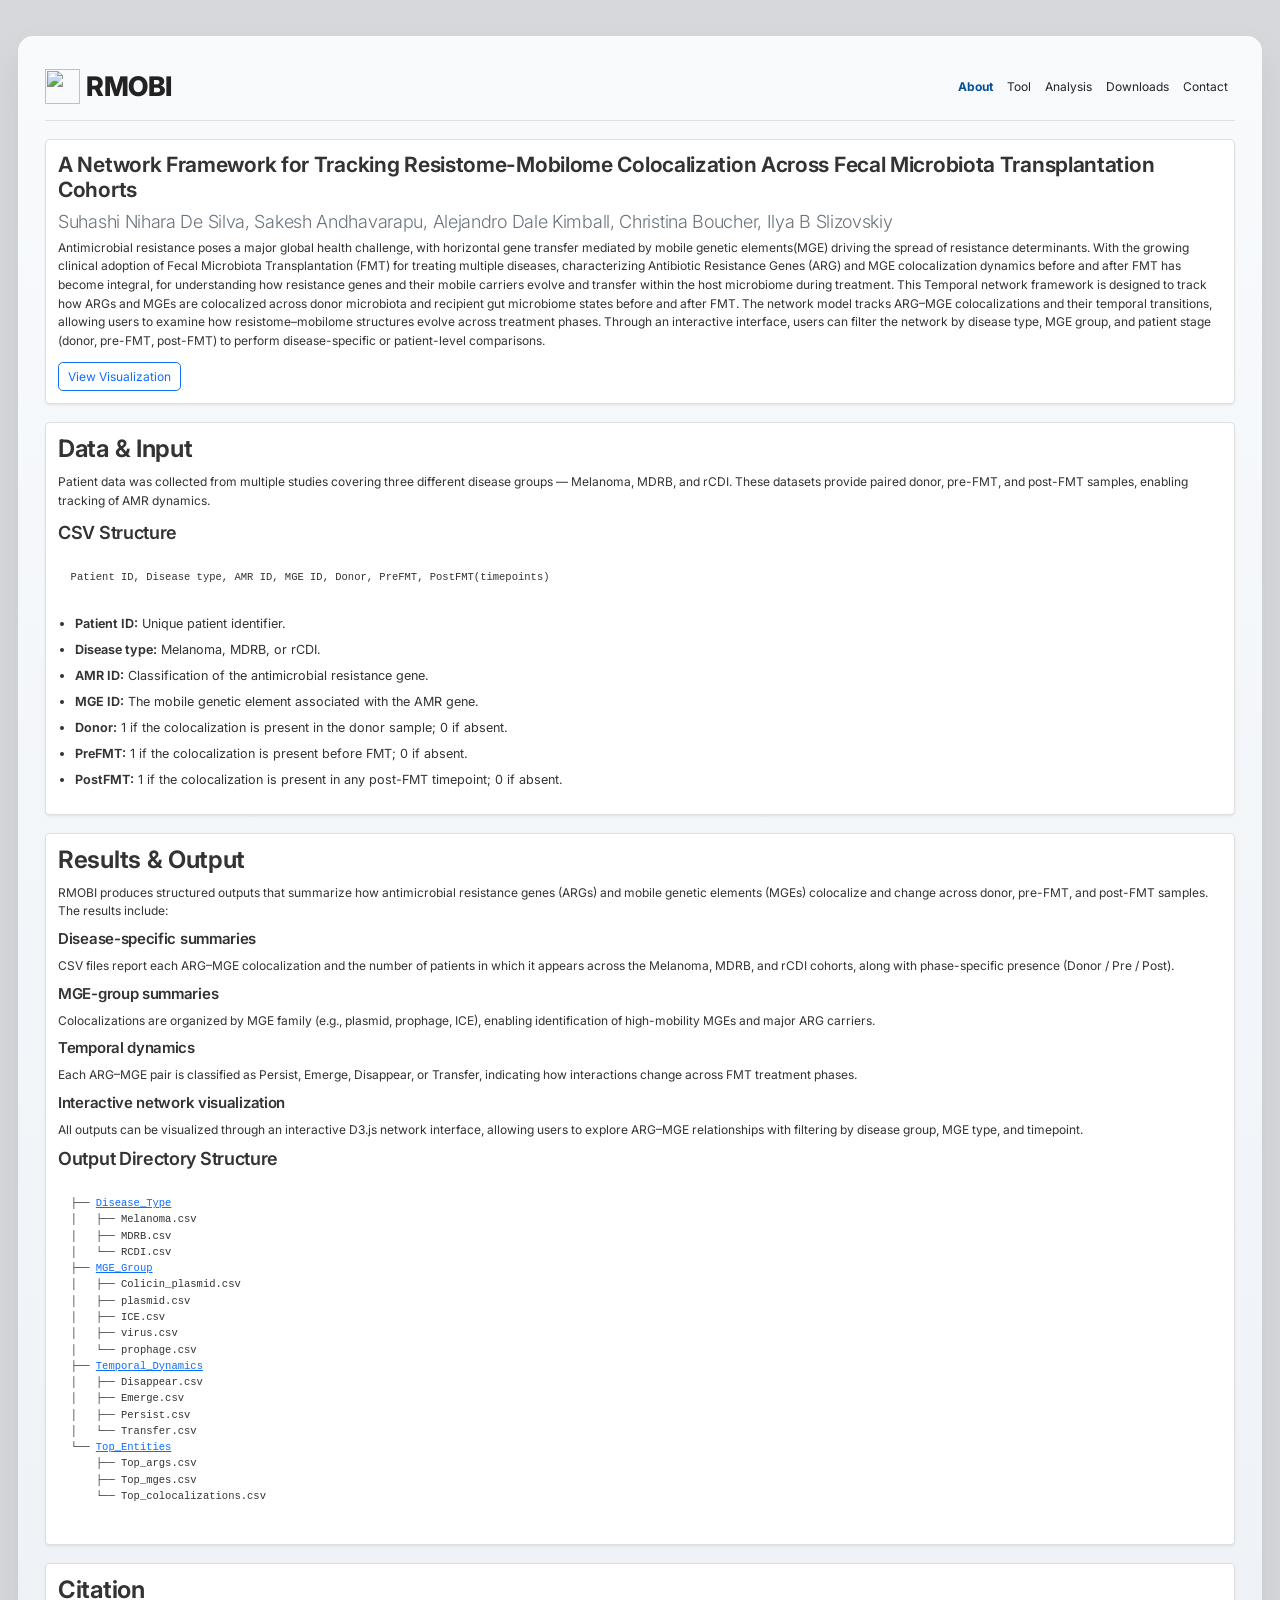
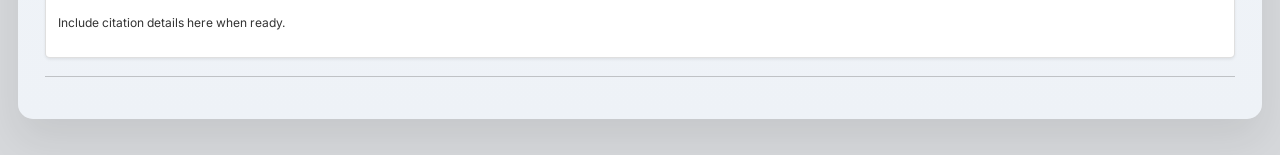
==== commit f8ff35bd: "changes to analysis bar graphs" ====
--- a/viz/index.html
+++ b/viz/index.html
@@ -44,14 +44,15 @@
   <!-- CARD 1 : Overview -->
   <div class="card mb-4 shadow-sm">
     <div class="card-body">
-      <h5> A Network Framework for Tracking Resistome-Mobilome Colocalization Across Fecal Microbiota Transplantation Cohorts</h5>
-      <!-- <h2 class="h4 fw-light text-muted">Suhashi Nihara De Silva, Sakesh Andhavarapu, Alejandro Dale Kimball,
-        Christina Boucher, Ilya B Slizovskiy</h2> -->
+      <h3> A Network Framework for Tracking Resistome-Mobilome Colocalization Across Fecal Microbiota Transplantation Cohorts</h3>
+      <h3 class="h4 fw-light text-muted">Suhashi Nihara De Silva, Sakesh Andhavarapu, Alejandro Dale Kimball,
+        Christina Boucher, Ilya B Slizovskiy</h3>
 
       <p>
-        Antimicrobial resistance (AMR) transfer during fecal microbiota transplantation (FMT) is an important factor for both 
-        treatment safety and therapeutic outcomes. This visualization framework enables interactive exploration of how antimicrobial 
-        resistance genes (ARGs) and mobile genetic elements (MGEs) are colocalized before and after FMT.
+        Antimicrobial resistance poses a major global health challenge, with horizontal gene transfer mediated by mobile genetic elements(MGE) driving the spread of resistance determinants. 
+        With the growing clinical adoption of Fecal Microbiota Transplantation (FMT) for treating multiple diseases, characterizing Antibiotic Resistance Genes (ARG) and MGE colocalization 
+        dynamics before and after FMT has become integral, for understanding how resistance genes and their mobile carriers evolve and transfer within the host microbiome during treatment.
+        This Temporal network framework is designed to track how ARGs and MGEs are colocalized across donor microbiota and recipient gut microbiome states before and after FMT. 
         The network model tracks ARG–MGE colocalizations and their temporal transitions, allowing users to examine how resistome–mobilome 
         structures evolve across treatment phases. Through an interactive interface, users can filter the network by disease type, MGE group, and 
         patient stage (donor, pre-FMT, post-FMT) to perform disease-specific or patient-level comparisons.
@@ -94,7 +95,7 @@
       <h2>Results & Output</h2>
       
 
-AMRGraphNet produces structured outputs that summarize how antimicrobial resistance genes (ARGs) and mobile genetic elements (MGEs) colocalize and change across donor, pre-FMT, and post-FMT samples. The results include:
+RMOBI produces structured outputs that summarize how antimicrobial resistance genes (ARGs) and mobile genetic elements (MGEs) colocalize and change across donor, pre-FMT, and post-FMT samples. The results include:
 
 <h5> Disease-specific summaries</h5>
 
--- a/viz/assets/css/site.css
+++ b/viz/assets/css/site.css
@@ -3,7 +3,7 @@
 /* --- Global Typography Improvements --- */
 body, html {
     font-family: 'Inter', system-ui, -apple-system, Segoe UI, Roboto, Helvetica, Arial, sans-serif !important;
-    font-size: 16px;
+    font-size: 12px;
     line-height: 1.55;
     background: #d6d8db; /* light neutral gray */
 }
@@ -62,15 +62,15 @@
 
 /* Page background */
 .page-bg {
-  min-height: 100vh;
+  min-height: 120vh;
   background: linear-gradient(
     180deg,
     #f8fafc 0%,
     #eef2f7 100%
   );
 
-  border-radius: 20px;        /* curved edges */
-  padding: 24px;
+  border-radius: 15px;        /* curved edges */
+  padding: 18px;
   padding-bottom: 2rem;
 
   box-shadow:
@@ -121,6 +121,7 @@
   outline-offset: 3px;
 }
 
+
 .mini-legend-panel {
   background: rgba(255,255,255,0.7);
   border: 1px solid rgba(0,0,0,0.08);
@@ -140,6 +141,17 @@
   align-items: center;
   gap: 10px;
   white-space: nowrap;
+}
+
+.rmobi-icon{
+  width:16px;
+  height:16px;
+  vertical-align:-2px;
+  stroke:currentColor;
+  fill:none;
+  stroke-width:2;
+  stroke-linecap:round;
+  stroke-linejoin:round;
 }
 
 
@@ -167,14 +179,14 @@
 /* Legend pills */
 .chart-legend-box{
   position: absolute;
-  top: 14px;
+  top: 220px;
   right: 20px;
   background: rgba(255,255,255,0.96);
   border: 1px solid #dee2e6;
   border-radius: 10px;
   padding: 10px 12px;
   box-shadow: 0 6px 18px rgba(0,0,0,0.08);
-  font-size: 16px;
+  font-size: 24px;
 }
 .chart-legend-item{
   display: flex;
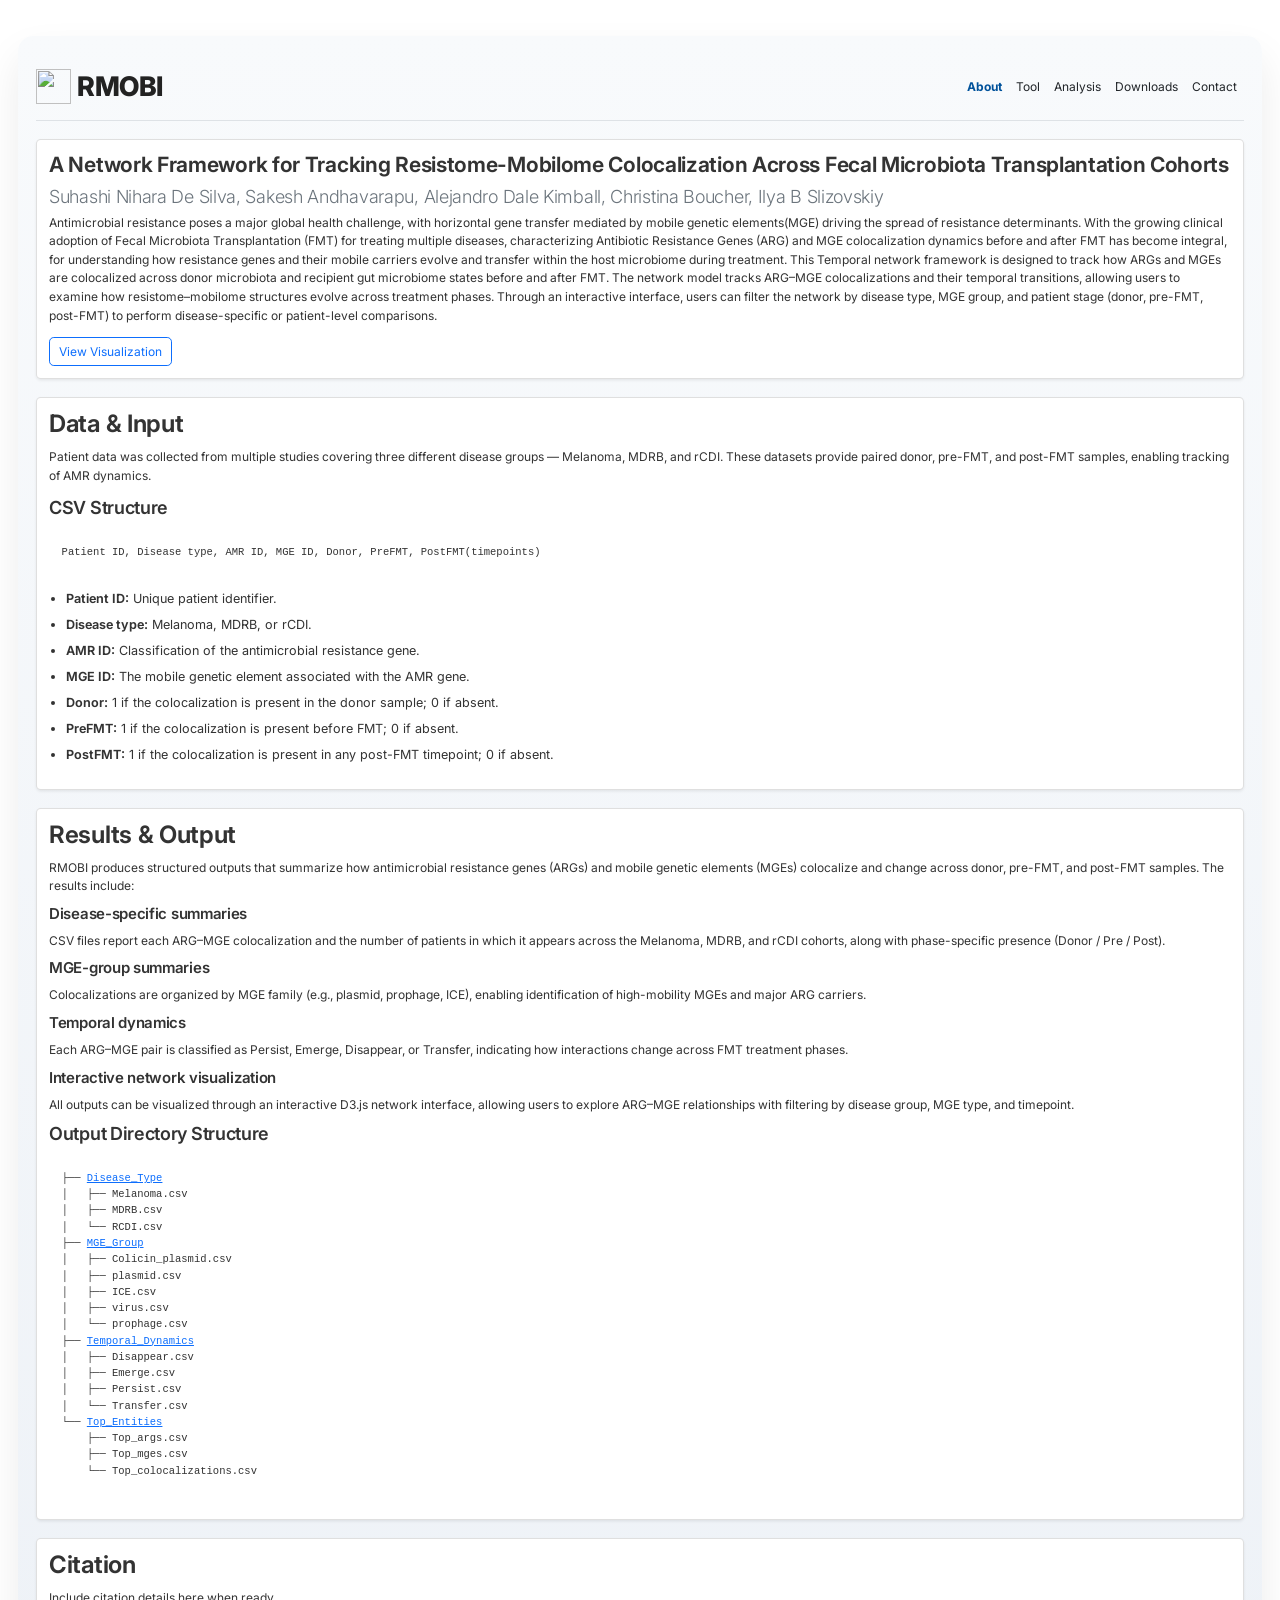
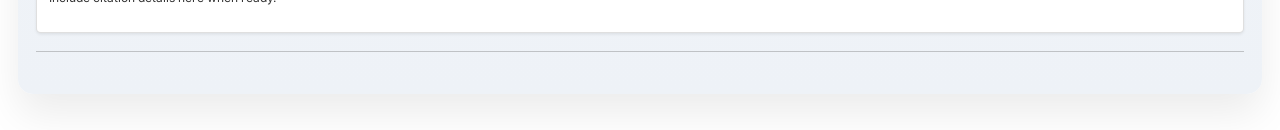
==== commit fef86206: "fix styling in legend, tool viewbox size and centering" ====
--- a/viz/index.html
+++ b/viz/index.html
@@ -24,8 +24,6 @@
 
 <body>
   <div class="page-bg">
-  <div class="container-fluid">
-
   <header
   class="d-flex flex-wrap align-items-center justify-content-center justify-content-md-between py-3 mb-4 border-bottom">
       <a href="index.html" class="d-flex align-items-center col-md-3 mb-2 mb-md-0 text-dark text-decoration-none">
@@ -149,7 +147,6 @@
 
   <hr class="my-4" />
 
-  </div>
   <script
   src="https://cdn.jsdelivr.net/npm/bootstrap@5.3.3/dist/js/bootstrap.bundle.min.js">
   </script>
--- a/viz/assets/css/site.css
+++ b/viz/assets/css/site.css
@@ -1,11 +1,28 @@
 :root{--bs-blue: #0d6efd;--bs-indigo: #6610f2;--bs-purple: #6f42c1;--bs-pink: #d63384;--bs-red: #dc3545;--bs-orange: #fd7e14;--bs-yellow: #ffc107;--bs-green: #198754;--bs-teal: #20c997;--bs-cyan: #0dcaf0;--bs-white: #fff;--bs-gray: #6c757d;--bs-gray-dark: #343a40;--bs-gray-100: #f8f9fa;--bs-gray-200: #e9ecef;--bs-gray-300: #dee2e6;--bs-gray-400: #ced4da;--bs-gray-500: #adb5bd;--bs-gray-600: #6c757d;--bs-gray-700: #495057;--bs-gray-800: #343a40;--bs-gray-900: #212529;--bs-primary: #0d6efd;--bs-secondary: #6c757d;--bs-success: #00529b;--bs-info: #0dcaf0;--bs-warning: #ffc107;--bs-danger: #dc3545;--bs-light: #f8f9fa;--bs-dark: #212529;--bs-primary-rgb: 13,110,253;--bs-secondary-rgb: 108,117,125;--bs-success-rgb: 0,82,155;--bs-info-rgb: 13,202,240;--bs-warning-rgb: 255,193,7;--bs-danger-rgb: 220,53,69;--bs-light-rgb: 248,249,250;--bs-dark-rgb: 33,37,41;--bs-white-rgb: 255,255,255;--bs-black-rgb: 0,0,0;--bs-body-color-rgb: 51,51,51;--bs-body-bg-rgb: 255,255,255;--bs-font-sans-serif: system-ui, -apple-system, "Segoe UI", Roboto, "Helvetica Neue", Arial, "Noto Sans", "Liberation Sans", sans-serif, "Apple Color Emoji", "Segoe UI Emoji", "Segoe UI Symbol", "Noto Color Emoji";--bs-font-monospace: SFMono-Regular, Menlo, Monaco, Consolas, "Liberation Mono", "Courier New", monospace;--bs-gradient: linear-gradient(180deg, rgba(255,255,255,0.15), rgba(255,255,255,0));--bs-body-font-family: var(--bs-font-sans-serif);--bs-body-font-size: 1rem;--bs-body-font-weight: 400;--bs-body-line-height: 1.5;--bs-body-color: #333;--bs-body-bg: #fff}*,*::before,*::after{box-sizing:border-box}@media (prefers-reduced-motion: no-preference){:root{scroll-behavior:smooth}}body{margin:0;font-family:var(--bs-body-font-family);font-size:var(--bs-body-font-size);font-weight:var(--bs-body-font-weight);line-height:var(--bs-body-line-height);color:var(--bs-body-color);text-align:var(--bs-body-text-align);background-color:var(--bs-body-bg);-webkit-text-size-adjust:100%;-webkit-tap-highlight-color:rgba(0,0,0,0)}hr{margin:1rem 0;color:inherit;background-color:currentColor;border:0;opacity:.25}hr:not([size]){height:1px}h1,.h1,h2,.h2,h3,.h3,h4,.h4,h5,.h5,h6,.h6{margin-top:0;margin-bottom:.5rem;font-weight:500;line-height:1.2}h1,.h1{font-size:calc(1.375rem + 1.5vw)}@media (min-width: 1200px){h1,.h1{font-size:2.5rem}}h2,.h2{font-size:calc(1.325rem + .9vw)}@media (min-width: 1200px){h2,.h2{font-size:2rem}}h3,.h3{font-size:calc(1.3rem + .6vw)}@media (min-width: 1200px){h3,.h3{font-size:1.75rem}}h4,.h4{font-size:calc(1.275rem + .3vw)}@media (min-width: 1200px){h4,.h4{font-size:1.5rem}}h5,.h5{font-size:1.25rem}h6,.h6{font-size:1rem}p{margin-top:0;margin-bottom:1rem}abbr[title],abbr[data-bs-original-title]{-webkit-text-decoration:underline dotted;text-decoration:underline dotted;cursor:help;-webkit-text-decoration-skip-ink:none;text-decoration-skip-ink:none}address{margin-bottom:1rem;font-style:normal;line-height:inherit}ol,ul{padding-left:2rem}ol,ul,dl{margin-top:0;margin-bottom:1rem}ol ol,ul ul,ol ul,ul ol{margin-bottom:0}dt{font-weight:700}dd{margin-bottom:.5rem;margin-left:0}blockquote{margin:0 0 1rem}b,strong{font-weight:bolder}small,.small{font-size:.875em}mark,.mark{padding:.2em;background-color:#fcf8e3}sub,sup{position:relative;font-size:.75em;line-height:0;vertical-align:baseline}sub{bottom:-.25em}sup{top:-.5em}a{color:#0d6efd;text-decoration:underline}a:hover{color:#0a58ca}a:not([href]):not([class]),a:not([href]):not([class]):hover{color:inherit;text-decoration:none}pre,code,kbd,samp{font-family:var(--bs-font-monospace);font-size:1em;direction:ltr /* rtl:ignore */;unicode-bidi:bidi-override}pre{display:block;margin-top:0;margin-bottom:1rem;overflow:auto;font-size:.875em}pre code{font-size:inherit;color:inherit;word-break:normal}code{font-size:.875em;color:#d63384;word-wrap:break-word}a>code{color:inherit}kbd{padding:.2rem .4rem;font-size:.875em;color:#fff;background-color:#212529;border-radius:.2rem}kbd kbd{padding:0;font-size:1em;font-weight:700}figure{margin:0 0 1rem}img,svg{vertical-align:middle}table{caption-side:bottom;border-collapse:collapse}caption{padding-top:.5rem;padding-bottom:.5rem;color:#6c757d;text-align:left}th{text-align:inherit;text-align:-webkit-match-parent}thead,tbody,tfoot,tr,td,th{border-color:inherit;border-style:solid;border-width:0}label{display:inline-block}button{border-radius:0}button:focus:not(:focus-visible){outline:0}input,button,select,optgroup,textarea{margin:0;font-family:inherit;font-size:inherit;line-height:inherit}button,select{text-transform:none}[role="button"]{cursor:pointer}select{word-wrap:normal}select:disabled{opacity:1}[list]::-webkit-calendar-picker-indicator{display:none}button,[type="button"],[type="reset"],[type="submit"]{-webkit-appearance:button}button:not(:disabled),[type="button"]:not(:disabled),[type="reset"]:not(:disabled),[type="submit"]:not(:disabled){cursor:pointer}::-moz-focus-inner{padding:0;border-style:none}textarea{resize:vertical}fieldset{min-width:0;padding:0;margin:0;border:0}legend{float:left;width:100%;padding:0;margin-bottom:.5rem;font-size:calc(1.275rem + .3vw);line-height:inherit}@media (min-width: 1200px){legend{font-size:1.5rem}}legend+*{clear:left}::-webkit-datetime-edit-fields-wrapper,::-webkit-datetime-edit-text,::-webkit-datetime-edit-minute,::-webkit-datetime-edit-hour-field,::-webkit-datetime-edit-day-field,::-webkit-datetime-edit-month-field,::-webkit-datetime-edit-year-field{padding:0}::-webkit-inner-spin-button{height:auto}[type="search"]{outline-offset:-2px;-webkit-appearance:textfield}::-webkit-search-decoration{-webkit-appearance:none}::-webkit-color-swatch-wrapper{padding:0}::-webkit-file-upload-button{font:inherit}::file-selector-button{font:inherit}::-webkit-file-upload-button{font:inherit;-webkit-appearance:button}output{display:inline-block}iframe{border:0}summary{display:list-item;cursor:pointer}progress{vertical-align:baseline}[hidden]{display:none !important}.lead{font-size:1.25rem;font-weight:300}.display-1{font-size:calc(1.625rem + 4.5vw);font-weight:300;line-height:1.2}@media (min-width: 1200px){.display-1{font-size:5rem}}.display-2{font-size:calc(1.575rem + 3.9vw);font-weight:300;line-height:1.2}@media (min-width: 1200px){.display-2{font-size:4.5rem}}.display-3{font-size:calc(1.525rem + 3.3vw);font-weight:300;line-height:1.2}@media (min-width: 1200px){.display-3{font-size:4rem}}.display-4{font-size:calc(1.475rem + 2.7vw);font-weight:300;line-height:1.2}@media (min-width: 1200px){.display-4{font-size:3.5rem}}.display-5{font-size:calc(1.425rem + 2.1vw);font-weight:300;line-height:1.2}@media (min-width: 1200px){.display-5{font-size:3rem}}.display-6{font-size:calc(1.375rem + 1.5vw);font-weight:300;line-height:1.2}@media (min-width: 1200px){.display-6{font-size:2.5rem}}.list-unstyled{padding-left:0;list-style:none}.list-inline{padding-left:0;list-style:none}.list-inline-item{display:inline-block}.list-inline-item:not(:last-child){margin-right:.5rem}.initialism{font-size:.875em;text-transform:uppercase}.blockquote{margin-bottom:1rem;font-size:1.25rem}.blockquote>:last-child{margin-bottom:0}.blockquote-footer{margin-top:-1rem;margin-bottom:1rem;font-size:.875em;color:#6c757d}.blockquote-footer::before{content:"\2014\00A0"}.img-fluid{max-width:100%;height:auto}.img-thumbnail{padding:.25rem;background-color:#fff;border:1px solid #dee2e6;border-radius:.4rem;box-shadow:0 0.125rem 0.25rem rgba(0,0,0,0.075);max-width:100%;height:auto}.figure{display:inline-block}.figure-img{margin-bottom:.5rem;line-height:1}.figure-caption{font-size:.875em;color:#6c757d}.container,.container-fluid,.container-sm,.container-md,.container-lg,.container-xl,.container-xxl{width:100%;padding-right:var(--bs-gutter-x, .75rem);padding-left:var(--bs-gutter-x, .75rem);margin-right:auto;margin-left:auto}@media (min-width: 576px){.container,.container-sm{max-width:540px}}@media (min-width: 768px){.container,.container-sm,.container-md{max-width:720px}}@media (min-width: 992px){.container,.container-sm,.container-md,.container-lg{max-width:960px}}@media (min-width: 1200px){.container,.container-sm,.container-md,.container-lg,.container-xl{max-width:1140px}}@media (min-width: 1400px){.container,.container-sm,.container-md,.container-lg,.container-xl,.container-xxl{max-width:1320px}}.row{--bs-gutter-x: 1.5rem;--bs-gutter-y: 0;display:-ms-flexbox;display:flex;-ms-flex-wrap:wrap;flex-wrap:wrap;margin-top:calc(var(--bs-gutter-y) * -1);margin-right:calc(var(--bs-gutter-x) * -.5);margin-left:calc(var(--bs-gutter-x) * -.5)}.row>*{-ms-flex-negative:0;flex-shrink:0;width:100%;max-width:100%;padding-right:calc(var(--bs-gutter-x) * .5);padding-left:calc(var(--bs-gutter-x) * .5);margin-top:var(--bs-gutter-y)}.col{-ms-flex:1 0 0%;flex:1 0 0%}.row-cols-auto>*{-ms-flex:0 0 auto;flex:0 0 auto;width:auto}.row-cols-1>*{-ms-flex:0 0 auto;flex:0 0 auto;width:100%}.row-cols-2>*{-ms-flex:0 0 auto;flex:0 0 auto;width:50%}.row-cols-3>*{-ms-flex:0 0 auto;flex:0 0 auto;width:33.333333%}.row-cols-4>*{-ms-flex:0 0 auto;flex:0 0 auto;width:25%}.row-cols-5>*{-ms-flex:0 0 auto;flex:0 0 auto;width:20%}.row-cols-6>*{-ms-flex:0 0 auto;flex:0 0 auto;width:16.666667%}.col-auto{-ms-flex:0 0 auto;flex:0 0 auto;width:auto}.col-1{-ms-flex:0 0 auto;flex:0 0 auto;width:8.333333%}.col-2{-ms-flex:0 0 auto;flex:0 0 auto;width:16.666667%}.col-3{-ms-flex:0 0 auto;flex:0 0 auto;width:25%}.col-4{-ms-flex:0 0 auto;flex:0 0 auto;width:33.333333%}.col-5{-ms-flex:0 0 auto;flex:0 0 auto;width:41.666667%}.col-6{-ms-flex:0 0 auto;flex:0 0 auto;width:50%}.col-7{-ms-flex:0 0 auto;flex:0 0 auto;width:58.333333%}.col-8{-ms-flex:0 0 auto;flex:0 0 auto;width:66.666667%}.col-9{-ms-flex:0 0 auto;flex:0 0 auto;width:75%}.col-10{-ms-flex:0 0 auto;flex:0 0 auto;width:83.333333%}.col-11{-ms-flex:0 0 auto;flex:0 0 auto;width:91.666667%}.col-12{-ms-flex:0 0 auto;flex:0 0 auto;width:100%}.offset-1{margin-left:8.333333%}.offset-2{margin-left:16.666667%}.offset-3{margin-left:25%}.offset-4{margin-left:33.333333%}.offset-5{margin-left:41.666667%}.offset-6{margin-left:50%}.offset-7{margin-left:58.333333%}.offset-8{margin-left:66.666667%}.offset-9{margin-left:75%}.offset-10{margin-left:83.333333%}.offset-11{margin-left:91.666667%}.g-0,.gx-0{--bs-gutter-x: 0}.g-0,.gy-0{--bs-gutter-y: 0}.g-1,.gx-1{--bs-gutter-x: .25rem}.g-1,.gy-1{--bs-gutter-y: .25rem}.g-2,.gx-2{--bs-gutter-x: .5rem}.g-2,.gy-2{--bs-gutter-y: .5rem}.g-3,.gx-3{--bs-gutter-x: 1rem}.g-3,.gy-3{--bs-gutter-y: 1rem}.g-4,.gx-4{--bs-gutter-x: 1.5rem}.g-4,.gy-4{--bs-gutter-y: 1.5rem}.g-5,.gx-5{--bs-gutter-x: 3rem}.g-5,.gy-5{--bs-gutter-y: 3rem}@media (min-width: 576px){.col-sm{-ms-flex:1 0 0%;flex:1 0 0%}.row-cols-sm-auto>*{-ms-flex:0 0 auto;flex:0 0 auto;width:auto}.row-cols-sm-1>*{-ms-flex:0 0 auto;flex:0 0 auto;width:100%}.row-cols-sm-2>*{-ms-flex:0 0 auto;flex:0 0 auto;width:50%}.row-cols-sm-3>*{-ms-flex:0 0 auto;flex:0 0 auto;width:33.333333%}.row-cols-sm-4>*{-ms-flex:0 0 auto;flex:0 0 auto;width:25%}.row-cols-sm-5>*{-ms-flex:0 0 auto;flex:0 0 auto;width:20%}.row-cols-sm-6>*{-ms-flex:0 0 auto;flex:0 0 auto;width:16.666667%}.col-sm-auto{-ms-flex:0 0 auto;flex:0 0 auto;width:auto}.col-sm-1{-ms-flex:0 0 auto;flex:0 0 auto;width:8.333333%}.col-sm-2{-ms-flex:0 0 auto;flex:0 0 auto;width:16.666667%}.col-sm-3{-ms-flex:0 0 auto;flex:0 0 auto;width:25%}.col-sm-4{-ms-flex:0 0 auto;flex:0 0 auto;width:33.333333%}.col-sm-5{-ms-flex:0 0 auto;flex:0 0 auto;width:41.666667%}.col-sm-6{-ms-flex:0 0 auto;flex:0 0 auto;width:50%}.col-sm-7{-ms-flex:0 0 auto;flex:0 0 auto;width:58.333333%}.col-sm-8{-ms-flex:0 0 auto;flex:0 0 auto;width:66.666667%}.col-sm-9{-ms-flex:0 0 auto;flex:0 0 auto;width:75%}.col-sm-10{-ms-flex:0 0 auto;flex:0 0 auto;width:83.333333%}.col-sm-11{-ms-flex:0 0 auto;flex:0 0 auto;width:91.666667%}.col-sm-12{-ms-flex:0 0 auto;flex:0 0 auto;width:100%}.offset-sm-0{margin-left:0}.offset-sm-1{margin-left:8.333333%}.offset-sm-2{margin-left:16.666667%}.offset-sm-3{margin-left:25%}.offset-sm-4{margin-left:33.333333%}.offset-sm-5{margin-left:41.666667%}.offset-sm-6{margin-left:50%}.offset-sm-7{margin-left:58.333333%}.offset-sm-8{margin-left:66.666667%}.offset-sm-9{margin-left:75%}.offset-sm-10{margin-left:83.333333%}.offset-sm-11{margin-left:91.666667%}.g-sm-0,.gx-sm-0{--bs-gutter-x: 0}.g-sm-0,.gy-sm-0{--bs-gutter-y: 0}.g-sm-1,.gx-sm-1{--bs-gutter-x: .25rem}.g-sm-1,.gy-sm-1{--bs-gutter-y: .25rem}.g-sm-2,.gx-sm-2{--bs-gutter-x: .5rem}.g-sm-2,.gy-sm-2{--bs-gutter-y: .5rem}.g-sm-3,.gx-sm-3{--bs-gutter-x: 1rem}.g-sm-3,.gy-sm-3{--bs-gutter-y: 1rem}.g-sm-4,.gx-sm-4{--bs-gutter-x: 1.5rem}.g-sm-4,.gy-sm-4{--bs-gutter-y: 1.5rem}.g-sm-5,.gx-sm-5{--bs-gutter-x: 3rem}.g-sm-5,.gy-sm-5{--bs-gutter-y: 3rem}}@media (min-width: 768px){.col-md{-ms-flex:1 0 0%;flex:1 0 0%}.row-cols-md-auto>*{-ms-flex:0 0 auto;flex:0 0 auto;width:auto}.row-cols-md-1>*{-ms-flex:0 0 auto;flex:0 0 auto;width:100%}.row-cols-md-2>*{-ms-flex:0 0 auto;flex:0 0 auto;width:50%}.row-cols-md-3>*{-ms-flex:0 0 auto;flex:0 0 auto;width:33.333333%}.row-cols-md-4>*{-ms-flex:0 0 auto;flex:0 0 auto;width:25%}.row-cols-md-5>*{-ms-flex:0 0 auto;flex:0 0 auto;width:20%}.row-cols-md-6>*{-ms-flex:0 0 auto;flex:0 0 auto;width:16.666667%}.col-md-auto{-ms-flex:0 0 auto;flex:0 0 auto;width:auto}.col-md-1{-ms-flex:0 0 auto;flex:0 0 auto;width:8.333333%}.col-md-2{-ms-flex:0 0 auto;flex:0 0 auto;width:16.666667%}.col-md-3{-ms-flex:0 0 auto;flex:0 0 auto;width:25%}.col-md-4{-ms-flex:0 0 auto;flex:0 0 auto;width:33.333333%}.col-md-5{-ms-flex:0 0 auto;flex:0 0 auto;width:41.666667%}.col-md-6{-ms-flex:0 0 auto;flex:0 0 auto;width:50%}.col-md-7{-ms-flex:0 0 auto;flex:0 0 auto;width:58.333333%}.col-md-8{-ms-flex:0 0 auto;flex:0 0 auto;width:66.666667%}.col-md-9{-ms-flex:0 0 auto;flex:0 0 auto;width:75%}.col-md-10{-ms-flex:0 0 auto;flex:0 0 auto;width:83.333333%}.col-md-11{-ms-flex:0 0 auto;flex:0 0 auto;width:91.666667%}.col-md-12{-ms-flex:0 0 auto;flex:0 0 auto;width:100%}.offset-md-0{margin-left:0}.offset-md-1{margin-left:8.333333%}.offset-md-2{margin-left:16.666667%}.offset-md-3{margin-left:25%}.offset-md-4{margin-left:33.333333%}.offset-md-5{margin-left:41.666667%}.offset-md-6{margin-left:50%}.offset-md-7{margin-left:58.333333%}.offset-md-8{margin-left:66.666667%}.offset-md-9{margin-left:75%}.offset-md-10{margin-left:83.333333%}.offset-md-11{margin-left:91.666667%}.g-md-0,.gx-md-0{--bs-gutter-x: 0}.g-md-0,.gy-md-0{--bs-gutter-y: 0}.g-md-1,.gx-md-1{--bs-gutter-x: .25rem}.g-md-1,.gy-md-1{--bs-gutter-y: .25rem}.g-md-2,.gx-md-2{--bs-gutter-x: .5rem}.g-md-2,.gy-md-2{--bs-gutter-y: .5rem}.g-md-3,.gx-md-3{--bs-gutter-x: 1rem}.g-md-3,.gy-md-3{--bs-gutter-y: 1rem}.g-md-4,.gx-md-4{--bs-gutter-x: 1.5rem}.g-md-4,.gy-md-4{--bs-gutter-y: 1.5rem}.g-md-5,.gx-md-5{--bs-gutter-x: 3rem}.g-md-5,.gy-md-5{--bs-gutter-y: 3rem}}@media (min-width: 992px){.col-lg{-ms-flex:1 0 0%;flex:1 0 0%}.row-cols-lg-auto>*{-ms-flex:0 0 auto;flex:0 0 auto;width:auto}.row-cols-lg-1>*{-ms-flex:0 0 auto;flex:0 0 auto;width:100%}.row-cols-lg-2>*{-ms-flex:0 0 auto;flex:0 0 auto;width:50%}.row-cols-lg-3>*{-ms-flex:0 0 auto;flex:0 0 auto;width:33.333333%}.row-cols-lg-4>*{-ms-flex:0 0 auto;flex:0 0 auto;width:25%}.row-cols-lg-5>*{-ms-flex:0 0 auto;flex:0 0 auto;width:20%}.row-cols-lg-6>*{-ms-flex:0 0 auto;flex:0 0 auto;width:16.666667%}.col-lg-auto{-ms-flex:0 0 auto;flex:0 0 auto;width:auto}.col-lg-1{-ms-flex:0 0 auto;flex:0 0 auto;width:8.333333%}.col-lg-2{-ms-flex:0 0 auto;flex:0 0 auto;width:16.666667%}.col-lg-3{-ms-flex:0 0 auto;flex:0 0 auto;width:25%}.col-lg-4{-ms-flex:0 0 auto;flex:0 0 auto;width:33.333333%}.col-lg-5{-ms-flex:0 0 auto;flex:0 0 auto;width:41.666667%}.col-lg-6{-ms-flex:0 0 auto;flex:0 0 auto;width:50%}.col-lg-7{-ms-flex:0 0 auto;flex:0 0 auto;width:58.333333%}.col-lg-8{-ms-flex:0 0 auto;flex:0 0 auto;width:66.666667%}.col-lg-9{-ms-flex:0 0 auto;flex:0 0 auto;width:75%}.col-lg-10{-ms-flex:0 0 auto;flex:0 0 auto;width:83.333333%}.col-lg-11{-ms-flex:0 0 auto;flex:0 0 auto;width:91.666667%}.col-lg-12{-ms-flex:0 0 auto;flex:0 0 auto;width:100%}.offset-lg-0{margin-left:0}.offset-lg-1{margin-left:8.333333%}.offset-lg-2{margin-left:16.666667%}.offset-lg-3{margin-left:25%}.offset-lg-4{margin-left:33.333333%}.offset-lg-5{margin-left:41.666667%}.offset-lg-6{margin-left:50%}.offset-lg-7{margin-left:58.333333%}.offset-lg-8{margin-left:66.666667%}.offset-lg-9{margin-left:75%}.offset-lg-10{margin-left:83.333333%}.offset-lg-11{margin-left:91.666667%}.g-lg-0,.gx-lg-0{--bs-gutter-x: 0}.g-lg-0,.gy-lg-0{--bs-gutter-y: 0}.g-lg-1,.gx-lg-1{--bs-gutter-x: .25rem}.g-lg-1,.gy-lg-1{--bs-gutter-y: .25rem}.g-lg-2,.gx-lg-2{--bs-gutter-x: .5rem}.g-lg-2,.gy-lg-2{--bs-gutter-y: .5rem}.g-lg-3,.gx-lg-3{--bs-gutter-x: 1rem}.g-lg-3,.gy-lg-3{--bs-gutter-y: 1rem}.g-lg-4,.gx-lg-4{--bs-gutter-x: 1.5rem}.g-lg-4,.gy-lg-4{--bs-gutter-y: 1.5rem}.g-lg-5,.gx-lg-5{--bs-gutter-x: 3rem}.g-lg-5,.gy-lg-5{--bs-gutter-y: 3rem}}@media (min-width: 1200px){.col-xl{-ms-flex:1 0 0%;flex:1 0 0%}.row-cols-xl-auto>*{-ms-flex:0 0 auto;flex:0 0 auto;width:auto}.row-cols-xl-1>*{-ms-flex:0 0 auto;flex:0 0 auto;width:100%}.row-cols-xl-2>*{-ms-flex:0 0 auto;flex:0 0 auto;width:50%}.row-cols-xl-3>*{-ms-flex:0 0 auto;flex:0 0 auto;width:33.333333%}.row-cols-xl-4>*{-ms-flex:0 0 auto;flex:0 0 auto;width:25%}.row-cols-xl-5>*{-ms-flex:0 0 auto;flex:0 0 auto;width:20%}.row-cols-xl-6>*{-ms-flex:0 0 auto;flex:0 0 auto;width:16.666667%}.col-xl-auto{-ms-flex:0 0 auto;flex:0 0 auto;width:auto}.col-xl-1{-ms-flex:0 0 auto;flex:0 0 auto;width:8.333333%}.col-xl-2{-ms-flex:0 0 auto;flex:0 0 auto;width:16.666667%}.col-xl-3{-ms-flex:0 0 auto;flex:0 0 auto;width:25%}.col-xl-4{-ms-flex:0 0 auto;flex:0 0 auto;width:33.333333%}.col-xl-5{-ms-flex:0 0 auto;flex:0 0 auto;width:41.666667%}.col-xl-6{-ms-flex:0 0 auto;flex:0 0 auto;width:50%}.col-xl-7{-ms-flex:0 0 auto;flex:0 0 auto;width:58.333333%}.col-xl-8{-ms-flex:0 0 auto;flex:0 0 auto;width:66.666667%}.col-xl-9{-ms-flex:0 0 auto;flex:0 0 auto;width:75%}.col-xl-10{-ms-flex:0 0 auto;flex:0 0 auto;width:83.333333%}.col-xl-11{-ms-flex:0 0 auto;flex:0 0 auto;width:91.666667%}.col-xl-12{-ms-flex:0 0 auto;flex:0 0 auto;width:100%}.offset-xl-0{margin-left:0}.offset-xl-1{margin-left:8.333333%}.offset-xl-2{margin-left:16.666667%}.offset-xl-3{margin-left:25%}.offset-xl-4{margin-left:33.333333%}.offset-xl-5{margin-left:41.666667%}.offset-xl-6{margin-left:50%}.offset-xl-7{margin-left:58.333333%}.offset-xl-8{margin-left:66.666667%}.offset-xl-9{margin-left:75%}.offset-xl-10{margin-left:83.333333%}.offset-xl-11{margin-left:91.666667%}.g-xl-0,.gx-xl-0{--bs-gutter-x: 0}.g-xl-0,.gy-xl-0{--bs-gutter-y: 0}.g-xl-1,.gx-xl-1{--bs-gutter-x: .25rem}.g-xl-1,.gy-xl-1{--bs-gutter-y: .25rem}.g-xl-2,.gx-xl-2{--bs-gutter-x: .5rem}.g-xl-2,.gy-xl-2{--bs-gutter-y: .5rem}.g-xl-3,.gx-xl-3{--bs-gutter-x: 1rem}.g-xl-3,.gy-xl-3{--bs-gutter-y: 1rem}.g-xl-4,.gx-xl-4{--bs-gutter-x: 1.5rem}.g-xl-4,.gy-xl-4{--bs-gutter-y: 1.5rem}.g-xl-5,.gx-xl-5{--bs-gutter-x: 3rem}.g-xl-5,.gy-xl-5{--bs-gutter-y: 3rem}}@media (min-width: 1400px){.col-xxl{-ms-flex:1 0 0%;flex:1 0 0%}.row-cols-xxl-auto>*{-ms-flex:0 0 auto;flex:0 0 auto;width:auto}.row-cols-xxl-1>*{-ms-flex:0 0 auto;flex:0 0 auto;width:100%}.row-cols-xxl-2>*{-ms-flex:0 0 auto;flex:0 0 auto;width:50%}.row-cols-xxl-3>*{-ms-flex:0 0 auto;flex:0 0 auto;width:33.333333%}.row-cols-xxl-4>*{-ms-flex:0 0 auto;flex:0 0 auto;width:25%}.row-cols-xxl-5>*{-ms-flex:0 0 auto;flex:0 0 auto;width:20%}.row-cols-xxl-6>*{-ms-flex:0 0 auto;flex:0 0 auto;width:16.666667%}.col-xxl-auto{-ms-flex:0 0 auto;flex:0 0 auto;width:auto}.col-xxl-1{-ms-flex:0 0 auto;flex:0 0 auto;width:8.333333%}.col-xxl-2{-ms-flex:0 0 auto;flex:0 0 auto;width:16.666667%}.col-xxl-3{-ms-flex:0 0 auto;flex:0 0 auto;width:25%}.col-xxl-4{-ms-flex:0 0 auto;flex:0 0 auto;width:33.333333%}.col-xxl-5{-ms-flex:0 0 auto;flex:0 0 auto;width:41.666667%}.col-xxl-6{-ms-flex:0 0 auto;flex:0 0 auto;width:50%}.col-xxl-7{-ms-flex:0 0 auto;flex:0 0 auto;width:58.333333%}.col-xxl-8{-ms-flex:0 0 auto;flex:0 0 auto;width:66.666667%}.col-xxl-9{-ms-flex:0 0 auto;flex:0 0 auto;width:75%}.col-xxl-10{-ms-flex:0 0 auto;flex:0 0 auto;width:83.333333%}.col-xxl-11{-ms-flex:0 0 auto;flex:0 0 auto;width:91.666667%}.col-xxl-12{-ms-flex:0 0 auto;flex:0 0 auto;width:100%}.offset-xxl-0{margin-left:0}.offset-xxl-1{margin-left:8.333333%}.offset-xxl-2{margin-left:16.666667%}.offset-xxl-3{margin-left:25%}.offset-xxl-4{margin-left:33.333333%}.offset-xxl-5{margin-left:41.666667%}.offset-xxl-6{margin-left:50%}.offset-xxl-7{margin-left:58.333333%}.offset-xxl-8{margin-left:66.666667%}.offset-xxl-9{margin-left:75%}.offset-xxl-10{margin-left:83.333333%}.offset-xxl-11{margin-left:91.666667%}.g-xxl-0,.gx-xxl-0{--bs-gutter-x: 0}.g-xxl-0,.gy-xxl-0{--bs-gutter-y: 0}.g-xxl-1,.gx-xxl-1{--bs-gutter-x: .25rem}.g-xxl-1,.gy-xxl-1{--bs-gutter-y: .25rem}.g-xxl-2,.gx-xxl-2{--bs-gutter-x: .5rem}.g-xxl-2,.gy-xxl-2{--bs-gutter-y: .5rem}.g-xxl-3,.gx-xxl-3{--bs-gutter-x: 1rem}.g-xxl-3,.gy-xxl-3{--bs-gutter-y: 1rem}.g-xxl-4,.gx-xxl-4{--bs-gutter-x: 1.5rem}.g-xxl-4,.gy-xxl-4{--bs-gutter-y: 1.5rem}.g-xxl-5,.gx-xxl-5{--bs-gutter-x: 3rem}.g-xxl-5,.gy-xxl-5{--bs-gutter-y: 3rem}}.table{--bs-table-bg: rgba(0,0,0,0);--bs-table-accent-bg: rgba(0,0,0,0);--bs-table-striped-color: #333;--bs-table-striped-bg: rgba(0,0,0,0.05);--bs-table-active-color: #333;--bs-table-active-bg: rgba(0,0,0,0.1);--bs-table-hover-color: #333;--bs-table-hover-bg: rgba(0,0,0,0.075);width:100%;margin-bottom:1rem;color:#333;vertical-align:top;border-color:#dee2e6}.table>:not(caption)>*>*{padding:.5rem .5rem;background-color:var(--bs-table-bg);border-bottom-width:1px;box-shadow:inset 0 0 0 9999px var(--bs-table-accent-bg)}.table>tbody{vertical-align:inherit}.table>thead{vertical-align:bottom}.table>:not(:last-child)>:last-child>*{border-bottom-color:currentColor}.caption-top{caption-side:top}.table-sm>:not(caption)>*>*{padding:.25rem .25rem}.table-bordered>:not(caption)>*{border-width:1px 0}.table-bordered>:not(caption)>*>*{border-width:0 1px}.table-borderless>:not(caption)>*>*{border-bottom-width:0}.table-striped>tbody>tr:nth-of-type(odd){--bs-table-accent-bg: var(--bs-table-striped-bg);color:var(--bs-table-striped-color)}.table-active{--bs-table-accent-bg: var(--bs-table-active-bg);color:var(--bs-table-active-color)}.table-hover>tbody>tr:hover{--bs-table-accent-bg: var(--bs-table-hover-bg);color:var(--bs-table-hover-color)}.table-primary{--bs-table-bg: #cfe2ff;--bs-table-striped-bg: #c5d7f2;--bs-table-striped-color: #000;--bs-table-active-bg: #bacbe6;--bs-table-active-color: #000;--bs-table-hover-bg: #bfd1ec;--bs-table-hover-color: #000;color:#000;border-color:#bacbe6}.table-secondary{--bs-table-bg: #e2e3e5;--bs-table-striped-bg: #d7d8da;--bs-table-striped-color: #000;--bs-table-active-bg: #cbccce;--bs-table-active-color: #000;--bs-table-hover-bg: #d1d2d4;--bs-table-hover-color: #000;color:#000;border-color:#cbccce}.table-success{--bs-table-bg: #ccdceb;--bs-table-striped-bg: #c2d1df;--bs-table-striped-color: #000;--bs-table-active-bg: #b8c6d4;--bs-table-active-color: #000;--bs-table-hover-bg: #bdccd9;--bs-table-hover-color: #000;color:#000;border-color:#b8c6d4}.table-info{--bs-table-bg: #cff4fc;--bs-table-striped-bg: #c5e8ef;--bs-table-striped-color: #000;--bs-table-active-bg: #badce3;--bs-table-active-color: #000;--bs-table-hover-bg: #bfe2e9;--bs-table-hover-color: #000;color:#000;border-color:#badce3}.table-warning{--bs-table-bg: #fff3cd;--bs-table-striped-bg: #f2e7c3;--bs-table-striped-color: #000;--bs-table-active-bg: #e6dbb9;--bs-table-active-color: #000;--bs-table-hover-bg: #ece1be;--bs-table-hover-color: #000;color:#000;border-color:#e6dbb9}.table-danger{--bs-table-bg: #f8d7da;--bs-table-striped-bg: #eccccf;--bs-table-striped-color: #000;--bs-table-active-bg: #dfc2c4;--bs-table-active-color: #000;--bs-table-hover-bg: #e5c7ca;--bs-table-hover-color: #000;color:#000;border-color:#dfc2c4}.table-light{--bs-table-bg: #f8f9fa;--bs-table-striped-bg: #ecedee;--bs-table-striped-color: #000;--bs-table-active-bg: #dfe0e1;--bs-table-active-color: #000;--bs-table-hover-bg: #e5e6e7;--bs-table-hover-color: #000;color:#000;border-color:#dfe0e1}.table-dark{--bs-table-bg: #212529;--bs-table-striped-bg: #2c3034;--bs-table-striped-color: #fff;--bs-table-active-bg: #373b3e;--bs-table-active-color: #fff;--bs-table-hover-bg: #323539;--bs-table-hover-color: #fff;color:#fff;border-color:#373b3e}.table-responsive{overflow-x:auto;-webkit-overflow-scrolling:touch}@media (max-width: 575.98px){.table-responsive-sm{overflow-x:auto;-webkit-overflow-scrolling:touch}}@media (max-width: 767.98px){.table-responsive-md{overflow-x:auto;-webkit-overflow-scrolling:touch}}@media (max-width: 991.98px){.table-responsive-lg{overflow-x:auto;-webkit-overflow-scrolling:touch}}@media (max-width: 1199.98px){.table-responsive-xl{overflow-x:auto;-webkit-overflow-scrolling:touch}}@media (max-width: 1399.98px){.table-responsive-xxl{overflow-x:auto;-webkit-overflow-scrolling:touch}}.form-label{margin-bottom:.5rem}.col-form-label{padding-top:calc(.375rem + 1px);padding-bottom:calc(.375rem + 1px);margin-bottom:0;font-size:inherit;line-height:1.5}.col-form-label-lg{padding-top:calc(.5rem + 1px);padding-bottom:calc(.5rem + 1px);font-size:1.25rem}.col-form-label-sm{padding-top:calc(.25rem + 1px);padding-bottom:calc(.25rem + 1px);font-size:.875rem}.form-text{margin-top:.25rem;font-size:.875em;color:#6c757d}.form-control{display:block;width:100%;padding:.375rem .75rem;font-size:1rem;font-weight:400;line-height:1.5;color:#333;background-color:#fff;background-clip:padding-box;border:1px solid #ced4da;-webkit-appearance:none;-moz-appearance:none;appearance:none;border-radius:.4rem;box-shadow:inset 0 1px 2px rgba(0,0,0,0.075);transition:border-color 0.15s ease-in-out,box-shadow 0.15s ease-in-out}@media (prefers-reduced-motion: reduce){.form-control{transition:none}}.form-control[type="file"]{overflow:hidden}.form-control[type="file"]:not(:disabled):not([readonly]){cursor:pointer}.form-control:focus{color:#333;background-color:#fff;border-color:#86b7fe;outline:0;box-shadow:inset 0 1px 2px rgba(0,0,0,0.075),0 0 0 .25rem rgba(13,110,253,0.25)}.form-control::-webkit-date-and-time-value{height:1.5em}.form-control::-webkit-input-placeholder{color:#6c757d;opacity:1}.form-control::-moz-placeholder{color:#6c757d;opacity:1}.form-control:-ms-input-placeholder{color:#6c757d;opacity:1}.form-control::-ms-input-placeholder{color:#6c757d;opacity:1}.form-control::placeholder{color:#6c757d;opacity:1}.form-control:disabled,.form-control[readonly]{background-color:#e9ecef;opacity:1}.form-control::-webkit-file-upload-button{padding:.375rem .75rem;margin:-.375rem -.75rem;-webkit-margin-end:.75rem;margin-inline-end:.75rem;color:#333;background-color:#e9ecef;background-image:var(--bs-gradient);pointer-events:none;border-color:inherit;border-style:solid;border-width:0;border-inline-end-width:1px;border-radius:0;-webkit-transition:color 0.15s ease-in-out,background-color 0.15s ease-in-out,border-color 0.15s ease-in-out,box-shadow 0.15s ease-in-out;transition:color 0.15s ease-in-out,background-color 0.15s ease-in-out,border-color 0.15s ease-in-out,box-shadow 0.15s ease-in-out}.form-control::file-selector-button{padding:.375rem .75rem;margin:-.375rem -.75rem;-webkit-margin-end:.75rem;-moz-margin-end:.75rem;margin-inline-end:.75rem;color:#333;background-color:#e9ecef;background-image:var(--bs-gradient);pointer-events:none;border-color:inherit;border-style:solid;border-width:0;border-inline-end-width:1px;border-radius:0;transition:color 0.15s ease-in-out,background-color 0.15s ease-in-out,border-color 0.15s ease-in-out,box-shadow 0.15s ease-in-out}@media (prefers-reduced-motion: reduce){.form-control::-webkit-file-upload-button{-webkit-transition:none;transition:none}.form-control::file-selector-button{transition:none}}.form-control:hover:not(:disabled):not([readonly])::-webkit-file-upload-button{background-color:#dde0e3}.form-control:hover:not(:disabled):not([readonly])::file-selector-button{background-color:#dde0e3}.form-control::-webkit-file-upload-button{padding:.375rem .75rem;margin:-.375rem -.75rem;-webkit-margin-end:.75rem;margin-inline-end:.75rem;color:#333;background-color:#e9ecef;background-image:var(--bs-gradient);pointer-events:none;border-color:inherit;border-style:solid;border-width:0;border-inline-end-width:1px;border-radius:0;-webkit-transition:color 0.15s ease-in-out,background-color 0.15s ease-in-out,border-color 0.15s ease-in-out,box-shadow 0.15s ease-in-out;transition:color 0.15s ease-in-out,background-color 0.15s ease-in-out,border-color 0.15s ease-in-out,box-shadow 0.15s ease-in-out}@media (prefers-reduced-motion: reduce){.form-control::-webkit-file-upload-button{-webkit-transition:none;transition:none}}.form-control:hover:not(:disabled):not([readonly])::-webkit-file-upload-button{background-color:#dde0e3}.form-control-plaintext{display:block;width:100%;padding:.375rem 0;margin-bottom:0;line-height:1.5;color:#333;background-color:transparent;border:solid transparent;border-width:1px 0}.form-control-plaintext.form-control-sm,.form-control-plaintext.form-control-lg{padding-right:0;padding-left:0}.form-control-sm{min-height:calc(1.5em + .5rem + 2px);padding:.25rem .5rem;font-size:.875rem;border-radius:.2rem}.form-control-sm::-webkit-file-upload-button{padding:.25rem .5rem;margin:-.25rem -.5rem;-webkit-margin-end:.5rem;margin-inline-end:.5rem}.form-control-sm::file-selector-button{padding:.25rem .5rem;margin:-.25rem -.5rem;-webkit-margin-end:.5rem;-moz-margin-end:.5rem;margin-inline-end:.5rem}.form-control-sm::-webkit-file-upload-button{padding:.25rem .5rem;margin:-.25rem -.5rem;-webkit-margin-end:.5rem;margin-inline-end:.5rem}.form-control-lg{min-height:calc(1.5em + 1rem + 2px);padding:.5rem 1rem;font-size:1.25rem;border-radius:.3rem}.form-control-lg::-webkit-file-upload-button{padding:.5rem 1rem;margin:-.5rem -1rem;-webkit-margin-end:1rem;margin-inline-end:1rem}.form-control-lg::file-selector-button{padding:.5rem 1rem;margin:-.5rem -1rem;-webkit-margin-end:1rem;-moz-margin-end:1rem;margin-inline-end:1rem}.form-control-lg::-webkit-file-upload-button{padding:.5rem 1rem;margin:-.5rem -1rem;-webkit-margin-end:1rem;margin-inline-end:1rem}textarea.form-control{min-height:calc(1.5em + .75rem + 2px)}textarea.form-control-sm{min-height:calc(1.5em + .5rem + 2px)}textarea.form-control-lg{min-height:calc(1.5em + 1rem + 2px)}.form-control-color{width:3rem;height:auto;padding:.375rem}.form-control-color:not(:disabled):not([readonly]){cursor:pointer}.form-control-color::-moz-color-swatch{height:1.5em;border-radius:.4rem}.form-control-color::-webkit-color-swatch{height:1.5em;border-radius:.4rem}.form-select{display:block;width:100%;padding:.375rem 2.25rem .375rem .75rem;-moz-padding-start:calc(.75rem - 3px);font-size:1rem;font-weight:400;line-height:1.5;color:#333;background-color:#fff;background-image:url("data:image/svg+xml,%3csvg xmlns='http://www.w3.org/2000/svg' viewBox='0 0 16 16'%3e%3cpath fill='none' stroke='%23343a40' stroke-linecap='round' stroke-linejoin='round' stroke-width='2' d='M2 5l6 6 6-6'/%3e%3c/svg%3e");background-repeat:no-repeat;background-position:right .75rem center;background-size:16px 12px;border:1px solid #ced4da;border-radius:.4rem;box-shadow:inset 0 1px 2px rgba(0,0,0,0.075);transition:border-color 0.15s ease-in-out,box-shadow 0.15s ease-in-out;-webkit-appearance:none;-moz-appearance:none;appearance:none}@media (prefers-reduced-motion: reduce){.form-select{transition:none}}.form-select:focus{border-color:#86b7fe;outline:0;box-shadow:inset 0 1px 2px rgba(0,0,0,0.075),0 0 0 .25rem rgba(13,110,253,0.25)}.form-select[multiple],.form-select[size]:not([size="1"]){padding-right:.75rem;background-image:none}.form-select:disabled{background-color:#e9ecef}.form-select:-moz-focusring{color:transparent;text-shadow:0 0 0 #333}.form-select-sm{padding-top:.25rem;padding-bottom:.25rem;padding-left:.5rem;font-size:.875rem}.form-select-lg{padding-top:.5rem;padding-bottom:.5rem;padding-left:1rem;font-size:1.25rem}.form-check{display:block;min-height:1.5rem;padding-left:1.5em;margin-bottom:.125rem}.form-check .form-check-input{float:left;margin-left:-1.5em}.form-check-input{width:1em;height:1em;margin-top:.25em;vertical-align:top;background-color:#fff;background-repeat:no-repeat;background-position:center;background-size:contain;border:1px solid rgba(0,0,0,0.25);-webkit-appearance:none;-moz-appearance:none;appearance:none;-webkit-print-color-adjust:exact;color-adjust:exact}.form-check-input[type="checkbox"]{border-radius:.25em}.form-check-input[type="radio"]{border-radius:50%}.form-check-input:active{-webkit-filter:brightness(90%);filter:brightness(90%)}.form-check-input:focus{border-color:#86b7fe;outline:0;box-shadow:0 0 0 .25rem rgba(13,110,253,0.25)}.form-check-input:checked{background-color:#0d6efd;border-color:#0d6efd}.form-check-input:checked[type="checkbox"]{background-image:url("data:image/svg+xml,%3csvg xmlns='http://www.w3.org/2000/svg' viewBox='0 0 20 20'%3e%3cpath fill='none' stroke='%23fff' stroke-linecap='round' stroke-linejoin='round' stroke-width='3' d='M6 10l3 3l6-6'/%3e%3c/svg%3e"),var(--bs-gradient)}.form-check-input:checked[type="radio"]{background-image:url("data:image/svg+xml,%3csvg xmlns='http://www.w3.org/2000/svg' viewBox='-4 -4 8 8'%3e%3ccircle r='2' fill='%23fff'/%3e%3c/svg%3e"),var(--bs-gradient)}.form-check-input[type="checkbox"]:indeterminate{background-color:#0d6efd;border-color:#0d6efd;background-image:url("data:image/svg+xml,%3csvg xmlns='http://www.w3.org/2000/svg' viewBox='0 0 20 20'%3e%3cpath fill='none' stroke='%23fff' stroke-linecap='round' stroke-linejoin='round' stroke-width='3' d='M6 10h8'/%3e%3c/svg%3e"),var(--bs-gradient)}.form-check-input:disabled{pointer-events:none;-webkit-filter:none;filter:none;opacity:.5}.form-check-input[disabled] ~ .form-check-label,.form-check-input:disabled ~ .form-check-label{opacity:.5}.form-switch{padding-left:2.5em}.form-switch .form-check-input{width:2em;margin-left:-2.5em;background-image:url("data:image/svg+xml,%3csvg xmlns='http://www.w3.org/2000/svg' viewBox='-4 -4 8 8'%3e%3ccircle r='3' fill='rgba%280,0,0,0.25%29'/%3e%3c/svg%3e");background-position:left center;border-radius:2em;transition:background-position 0.15s ease-in-out}@media (prefers-reduced-motion: reduce){.form-switch .form-check-input{transition:none}}.form-switch .form-check-input:focus{background-image:url("data:image/svg+xml,%3csvg xmlns='http://www.w3.org/2000/svg' viewBox='-4 -4 8 8'%3e%3ccircle r='3' fill='%2386b7fe'/%3e%3c/svg%3e")}.form-switch .form-check-input:checked{background-position:right center;background-image:url("data:image/svg+xml,%3csvg xmlns='http://www.w3.org/2000/svg' viewBox='-4 -4 8 8'%3e%3ccircle r='3' fill='%23fff'/%3e%3c/svg%3e"),var(--bs-gradient)}.form-check-inline{display:inline-block;margin-right:1rem}.btn-check{position:absolute;clip:rect(0, 0, 0, 0);pointer-events:none}.btn-check[disabled]+.btn,.btn-check:disabled+.btn{pointer-events:none;-webkit-filter:none;filter:none;opacity:.65}.form-range{width:100%;height:1.5rem;padding:0;background-color:transparent;-webkit-appearance:none;-moz-appearance:none;appearance:none}.form-range:focus{outline:0}.form-range:focus::-webkit-slider-thumb{box-shadow:0 0 0 1px #fff,0 0 0 .25rem rgba(13,110,253,0.25)}.form-range:focus::-moz-range-thumb{box-shadow:0 0 0 1px #fff,0 0 0 .25rem rgba(13,110,253,0.25)}.form-range::-moz-focus-outer{border:0}.form-range::-webkit-slider-thumb{width:1rem;height:1rem;margin-top:-.25rem;background-color:#0d6efd;background-image:var(--bs-gradient);border:0;border-radius:1rem;box-shadow:0 0.1rem 0.25rem rgba(0,0,0,0.1);-webkit-transition:background-color 0.15s ease-in-out,border-color 0.15s ease-in-out,box-shadow 0.15s ease-in-out;transition:background-color 0.15s ease-in-out,border-color 0.15s ease-in-out,box-shadow 0.15s ease-in-out;-webkit-appearance:none;appearance:none}@media (prefers-reduced-motion: reduce){.form-range::-webkit-slider-thumb{-webkit-transition:none;transition:none}}.form-range::-webkit-slider-thumb:active{background-color:#b6d4fe;background-image:var(--bs-gradient)}.form-range::-webkit-slider-runnable-track{width:100%;height:.5rem;color:transparent;cursor:pointer;background-color:#dee2e6;border-color:transparent;border-radius:1rem;box-shadow:inset 0 1px 2px rgba(0,0,0,0.075)}.form-range::-moz-range-thumb{width:1rem;height:1rem;background-color:#0d6efd;background-image:var(--bs-gradient);border:0;border-radius:1rem;box-shadow:0 0.1rem 0.25rem rgba(0,0,0,0.1);-moz-transition:background-color 0.15s ease-in-out,border-color 0.15s ease-in-out,box-shadow 0.15s ease-in-out;transition:background-color 0.15s ease-in-out,border-color 0.15s ease-in-out,box-shadow 0.15s ease-in-out;-moz-appearance:none;appearance:none}@media (prefers-reduced-motion: reduce){.form-range::-moz-range-thumb{-moz-transition:none;transition:none}}.form-range::-moz-range-thumb:active{background-color:#b6d4fe;background-image:var(--bs-gradient)}.form-range::-moz-range-track{width:100%;height:.5rem;color:transparent;cursor:pointer;background-color:#dee2e6;border-color:transparent;border-radius:1rem;box-shadow:inset 0 1px 2px rgba(0,0,0,0.075)}.form-range:disabled{pointer-events:none}.form-range:disabled::-webkit-slider-thumb{background-color:#adb5bd}.form-range:disabled::-moz-range-thumb{background-color:#adb5bd}.form-floating{position:relative}.form-floating>.form-control,.form-floating>.form-select{height:calc(3.5rem + 2px);line-height:1.25}.form-floating>label{position:absolute;top:0;left:0;height:100%;padding:1rem .75rem;pointer-events:none;border:1px solid transparent;-webkit-transform-origin:0 0;transform-origin:0 0;transition:opacity 0.1s ease-in-out,-webkit-transform 0.1s ease-in-out;transition:opacity 0.1s ease-in-out,transform 0.1s ease-in-out;transition:opacity 0.1s ease-in-out,transform 0.1s ease-in-out,-webkit-transform 0.1s ease-in-out}@media (prefers-reduced-motion: reduce){.form-floating>label{transition:none}}.form-floating>.form-control{padding:1rem .75rem}.form-floating>.form-control::-webkit-input-placeholder{color:transparent}.form-floating>.form-control::-moz-placeholder{color:transparent}.form-floating>.form-control:-ms-input-placeholder{color:transparent}.form-floating>.form-control::-ms-input-placeholder{color:transparent}.form-floating>.form-control::placeholder{color:transparent}.form-floating>.form-control:not(:-moz-placeholder-shown){padding-top:1.625rem;padding-bottom:.625rem}.form-floating>.form-control:not(:-ms-input-placeholder){padding-top:1.625rem;padding-bottom:.625rem}.form-floating>.form-control:focus,.form-floating>.form-control:not(:placeholder-shown){padding-top:1.625rem;padding-bottom:.625rem}.form-floating>.form-control:-webkit-autofill{padding-top:1.625rem;padding-bottom:.625rem}.form-floating>.form-select{padding-top:1.625rem;padding-bottom:.625rem}.form-floating>.form-control:not(:-moz-placeholder-shown) ~ label{opacity:.65;transform:scale(0.85) translateY(-0.5rem) translateX(0.15rem)}.form-floating>.form-control:not(:-ms-input-placeholder) ~ label{opacity:.65;transform:scale(0.85) translateY(-0.5rem) translateX(0.15rem)}.form-floating>.form-control:focus ~ label,.form-floating>.form-control:not(:placeholder-shown) ~ label,.form-floating>.form-select ~ label{opacity:.65;-webkit-transform:scale(0.85) translateY(-0.5rem) translateX(0.15rem);transform:scale(0.85) translateY(-0.5rem) translateX(0.15rem)}.form-floating>.form-control:-webkit-autofill ~ label{opacity:.65;-webkit-transform:scale(0.85) translateY(-0.5rem) translateX(0.15rem);transform:scale(0.85) translateY(-0.5rem) translateX(0.15rem)}.input-group{position:relative;display:-ms-flexbox;display:flex;-ms-flex-wrap:wrap;flex-wrap:wrap;-ms-flex-align:stretch;align-items:stretch;width:100%}.input-group>.form-control,.input-group>.form-select{position:relative;-ms-flex:1 1 auto;flex:1 1 auto;width:1%;min-width:0}.input-group>.form-control:focus,.input-group>.form-select:focus{z-index:3}.input-group .btn{position:relative;z-index:2}.input-group .btn:focus{z-index:3}.input-group-text{display:-ms-flexbox;display:flex;-ms-flex-align:center;align-items:center;padding:.375rem .75rem;font-size:1rem;font-weight:400;line-height:1.5;color:#333;text-align:center;white-space:nowrap;background-color:#e9ecef;border:1px solid #ced4da;border-radius:.4rem}.input-group-lg>.form-control,.input-group-lg>.form-select,.input-group-lg>.input-group-text,.input-group-lg>.btn{padding:.5rem 1rem;font-size:1.25rem;border-radius:.3rem}.input-group-sm>.form-control,.input-group-sm>.form-select,.input-group-sm>.input-group-text,.input-group-sm>.btn{padding:.25rem .5rem;font-size:.875rem;border-radius:.2rem}.input-group-lg>.form-select,.input-group-sm>.form-select{padding-right:3rem}.input-group:not(.has-validation)>:not(:last-child):not(.dropdown-toggle):not(.dropdown-menu),.input-group:not(.has-validation)>.dropdown-toggle:nth-last-child(n+3){border-top-right-radius:0;border-bottom-right-radius:0}.input-group.has-validation>:nth-last-child(n+3):not(.dropdown-toggle):not(.dropdown-menu),.input-group.has-validation>.dropdown-toggle:nth-last-child(n+4){border-top-right-radius:0;border-bottom-right-radius:0}.input-group>:not(:first-child):not(.dropdown-menu):not(.valid-tooltip):not(.valid-feedback):not(.invalid-tooltip):not(.invalid-feedback){margin-left:-1px;border-top-left-radius:0;border-bottom-left-radius:0}.valid-feedback{display:none;width:100%;margin-top:.25rem;font-size:.875em;color:#00529b}.valid-tooltip{position:absolute;top:100%;z-index:5;display:none;max-width:100%;padding:.25rem .5rem;margin-top:.1rem;font-size:.875rem;color:#fff;background-color:rgba(0,82,155,0.9);border-radius:.4rem}.was-validated :valid ~ .valid-feedback,.was-validated :valid ~ .valid-tooltip,.is-valid ~ .valid-feedback,.is-valid ~ .valid-tooltip{display:block}.was-validated .form-control:valid,.form-control.is-valid{border-color:#00529b;padding-right:calc(1.5em + .75rem);background-image:url("data:image/svg+xml,%3csvg xmlns='http://www.w3.org/2000/svg' viewBox='0 0 8 8'%3e%3cpath fill='%2300529b' d='M2.3 6.73L.6 4.53c-.4-1.04.46-1.4 1.1-.8l1.1 1.4 3.4-3.8c.6-.63 1.6-.27 1.2.7l-4 4.6c-.43.5-.8.4-1.1.1z'/%3e%3c/svg%3e");background-repeat:no-repeat;background-position:right calc(.375em + .1875rem) center;background-size:calc(.75em + .375rem) calc(.75em + .375rem)}.was-validated .form-control:valid:focus,.form-control.is-valid:focus{border-color:#00529b;box-shadow:0 0 0 .25rem rgba(0,82,155,0.25)}.was-validated textarea.form-control:valid,textarea.form-control.is-valid{padding-right:calc(1.5em + .75rem);background-position:top calc(.375em + .1875rem) right calc(.375em + .1875rem)}.was-validated .form-select:valid,.form-select.is-valid{border-color:#00529b}.was-validated .form-select:valid:not([multiple]):not([size]),.was-validated .form-select:valid:not([multiple])[size="1"],.form-select.is-valid:not([multiple]):not([size]),.form-select.is-valid:not([multiple])[size="1"]{padding-right:4.125rem;background-image:url("data:image/svg+xml,%3csvg xmlns='http://www.w3.org/2000/svg' viewBox='0 0 16 16'%3e%3cpath fill='none' stroke='%23343a40' stroke-linecap='round' stroke-linejoin='round' stroke-width='2' d='M2 5l6 6 6-6'/%3e%3c/svg%3e"),url("data:image/svg+xml,%3csvg xmlns='http://www.w3.org/2000/svg' viewBox='0 0 8 8'%3e%3cpath fill='%2300529b' d='M2.3 6.73L.6 4.53c-.4-1.04.46-1.4 1.1-.8l1.1 1.4 3.4-3.8c.6-.63 1.6-.27 1.2.7l-4 4.6c-.43.5-.8.4-1.1.1z'/%3e%3c/svg%3e");background-position:right .75rem center,center right 2.25rem;background-size:16px 12px,calc(.75em + .375rem) calc(.75em + .375rem)}.was-validated .form-select:valid:focus,.form-select.is-valid:focus{border-color:#00529b;box-shadow:0 0 0 .25rem rgba(0,82,155,0.25)}.was-validated .form-check-input:valid,.form-check-input.is-valid{border-color:#00529b}.was-validated .form-check-input:valid:checked,.form-check-input.is-valid:checked{background-color:#00529b}.was-validated .form-check-input:valid:focus,.form-check-input.is-valid:focus{box-shadow:0 0 0 .25rem rgba(0,82,155,0.25)}.was-validated .form-check-input:valid ~ .form-check-label,.form-check-input.is-valid ~ .form-check-label{color:#00529b}.form-check-inline .form-check-input ~ .valid-feedback{margin-left:.5em}.was-validated .input-group .form-control:valid,.input-group .form-control.is-valid,.was-validated .input-group .form-select:valid,.input-group .form-select.is-valid{z-index:1}.was-validated .input-group .form-control:valid:focus,.input-group .form-control.is-valid:focus,.was-validated .input-group .form-select:valid:focus,.input-group .form-select.is-valid:focus{z-index:3}.invalid-feedback{display:none;width:100%;margin-top:.25rem;font-size:.875em;color:#dc3545}.invalid-tooltip{position:absolute;top:100%;z-index:5;display:none;max-width:100%;padding:.25rem .5rem;margin-top:.1rem;font-size:.875rem;color:#fff;background-color:rgba(220,53,69,0.9);border-radius:.4rem}.was-validated :invalid ~ .invalid-feedback,.was-validated :invalid ~ .invalid-tooltip,.is-invalid ~ .invalid-feedback,.is-invalid ~ .invalid-tooltip{display:block}.was-validated .form-control:invalid,.form-control.is-invalid{border-color:#dc3545;padding-right:calc(1.5em + .75rem);background-image:url("data:image/svg+xml,%3csvg xmlns='http://www.w3.org/2000/svg' viewBox='0 0 12 12' width='12' height='12' fill='none' stroke='%23dc3545'%3e%3ccircle cx='6' cy='6' r='4.5'/%3e%3cpath stroke-linejoin='round' d='M5.8 3.6h.4L6 6.5z'/%3e%3ccircle cx='6' cy='8.2' r='.6' fill='%23dc3545' stroke='none'/%3e%3c/svg%3e");background-repeat:no-repeat;background-position:right calc(.375em + .1875rem) center;background-size:calc(.75em + .375rem) calc(.75em + .375rem)}.was-validated .form-control:invalid:focus,.form-control.is-invalid:focus{border-color:#dc3545;box-shadow:0 0 0 .25rem rgba(220,53,69,0.25)}.was-validated textarea.form-control:invalid,textarea.form-control.is-invalid{padding-right:calc(1.5em + .75rem);background-position:top calc(.375em + .1875rem) right calc(.375em + .1875rem)}.was-validated .form-select:invalid,.form-select.is-invalid{border-color:#dc3545}.was-validated .form-select:invalid:not([multiple]):not([size]),.was-validated .form-select:invalid:not([multiple])[size="1"],.form-select.is-invalid:not([multiple]):not([size]),.form-select.is-invalid:not([multiple])[size="1"]{padding-right:4.125rem;background-image:url("data:image/svg+xml,%3csvg xmlns='http://www.w3.org/2000/svg' viewBox='0 0 16 16'%3e%3cpath fill='none' stroke='%23343a40' stroke-linecap='round' stroke-linejoin='round' stroke-width='2' d='M2 5l6 6 6-6'/%3e%3c/svg%3e"),url("data:image/svg+xml,%3csvg xmlns='http://www.w3.org/2000/svg' viewBox='0 0 12 12' width='12' height='12' fill='none' stroke='%23dc3545'%3e%3ccircle cx='6' cy='6' r='4.5'/%3e%3cpath stroke-linejoin='round' d='M5.8 3.6h.4L6 6.5z'/%3e%3ccircle cx='6' cy='8.2' r='.6' fill='%23dc3545' stroke='none'/%3e%3c/svg%3e");background-position:right .75rem center,center right 2.25rem;background-size:16px 12px,calc(.75em + .375rem) calc(.75em + .375rem)}.was-validated .form-select:invalid:focus,.form-select.is-invalid:focus{border-color:#dc3545;box-shadow:0 0 0 .25rem rgba(220,53,69,0.25)}.was-validated .form-check-input:invalid,.form-check-input.is-invalid{border-color:#dc3545}.was-validated .form-check-input:invalid:checked,.form-check-input.is-invalid:checked{background-color:#dc3545}.was-validated .form-check-input:invalid:focus,.form-check-input.is-invalid:focus{box-shadow:0 0 0 .25rem rgba(220,53,69,0.25)}.was-validated .form-check-input:invalid ~ .form-check-label,.form-check-input.is-invalid ~ .form-check-label{color:#dc3545}.form-check-inline .form-check-input ~ .invalid-feedback{margin-left:.5em}.was-validated .input-group .form-control:invalid,.input-group .form-control.is-invalid,.was-validated .input-group .form-select:invalid,.input-group .form-select.is-invalid{z-index:2}.was-validated .input-group .form-control:invalid:focus,.input-group .form-control.is-invalid:focus,.was-validated .input-group .form-select:invalid:focus,.input-group .form-select.is-invalid:focus{z-index:3}.btn{display:inline-block;font-weight:400;line-height:1.5;color:#333;text-align:center;text-decoration:none;vertical-align:middle;cursor:pointer;-webkit-user-select:none;-moz-user-select:none;-ms-user-select:none;user-select:none;background-color:transparent;border:1px solid transparent;padding:.375rem .75rem;font-size:1rem;border-radius:.4rem;transition:color 0.15s ease-in-out,background-color 0.15s ease-in-out,border-color 0.15s ease-in-out,box-shadow 0.15s ease-in-out}@media (prefers-reduced-motion: reduce){.btn{transition:none}}.btn:hover{color:#333}.btn-check:focus+.btn,.btn:focus{outline:0;box-shadow:0 0 0 .25rem rgba(13,110,253,0.25)}.btn-check:checked+.btn,.btn-check:active+.btn,.btn:active,.btn.active{box-shadow:inset 0 3px 5px rgba(0,0,0,0.125)}.btn-check:checked+.btn:focus,.btn-check:active+.btn:focus,.btn:active:focus,.btn.active:focus{box-shadow:0 0 0 .25rem rgba(13,110,253,0.25),inset 0 3px 5px rgba(0,0,0,0.125)}.btn:disabled,.btn.disabled,fieldset:disabled .btn{pointer-events:none;opacity:.65;box-shadow:none}.btn-primary{color:#fff;background-color:#0d6efd;background-image:var(--bs-gradient);border-color:#0d6efd;box-shadow:inset 0 1px 0 rgba(255,255,255,0.15),0 1px 1px rgba(0,0,0,0.075)}.btn-primary:hover{color:#fff;background-color:#0b5ed7;background-image:var(--bs-gradient);border-color:#0a58ca}.btn-check:focus+.btn-primary,.btn-primary:focus{color:#fff;background-color:#0b5ed7;background-image:var(--bs-gradient);border-color:#0a58ca;box-shadow:inset 0 1px 0 rgba(255,255,255,0.15),0 1px 1px rgba(0,0,0,0.075),0 0 0 .25rem rgba(49,132,253,0.5)}.btn-check:checked+.btn-primary,.btn-check:active+.btn-primary,.btn-primary:active,.btn-primary.active,.show>.btn-primary.dropdown-toggle{color:#fff;background-color:#0a58ca;background-image:none;border-color:#0a53be}.btn-check:checked+.btn-primary:focus,.btn-check:active+.btn-primary:focus,.btn-primary:active:focus,.btn-primary.active:focus,.show>.btn-primary.dropdown-toggle:focus{box-shadow:inset 0 3px 5px rgba(0,0,0,0.125),0 0 0 .25rem rgba(49,132,253,0.5)}.btn-primary:disabled,.btn-primary.disabled{color:#fff;background-color:#0d6efd;background-image:none;border-color:#0d6efd}.btn-secondary{color:#fff;background-color:#6c757d;background-image:var(--bs-gradient);border-color:#6c757d;box-shadow:inset 0 1px 0 rgba(255,255,255,0.15),0 1px 1px rgba(0,0,0,0.075)}.btn-secondary:hover{color:#fff;background-color:#5c636a;background-image:var(--bs-gradient);border-color:#565e64}.btn-check:focus+.btn-secondary,.btn-secondary:focus{color:#fff;background-color:#5c636a;background-image:var(--bs-gradient);border-color:#565e64;box-shadow:inset 0 1px 0 rgba(255,255,255,0.15),0 1px 1px rgba(0,0,0,0.075),0 0 0 .25rem rgba(130,138,145,0.5)}.btn-check:checked+.btn-secondary,.btn-check:active+.btn-secondary,.btn-secondary:active,.btn-secondary.active,.show>.btn-secondary.dropdown-toggle{color:#fff;background-color:#565e64;background-image:none;border-color:#51585e}.btn-check:checked+.btn-secondary:focus,.btn-check:active+.btn-secondary:focus,.btn-secondary:active:focus,.btn-secondary.active:focus,.show>.btn-secondary.dropdown-toggle:focus{box-shadow:inset 0 3px 5px rgba(0,0,0,0.125),0 0 0 .25rem rgba(130,138,145,0.5)}.btn-secondary:disabled,.btn-secondary.disabled{color:#fff;background-color:#6c757d;background-image:none;border-color:#6c757d}.btn-success{color:#fff;background-color:#00529b;background-image:var(--bs-gradient);border-color:#00529b;box-shadow:inset 0 1px 0 rgba(255,255,255,0.15),0 1px 1px rgba(0,0,0,0.075)}.btn-success:hover{color:#fff;background-color:#004684;background-image:var(--bs-gradient);border-color:#00427c}.btn-check:focus+.btn-success,.btn-success:focus{color:#fff;background-color:#004684;background-image:var(--bs-gradient);border-color:#00427c;box-shadow:inset 0 1px 0 rgba(255,255,255,0.15),0 1px 1px rgba(0,0,0,0.075),0 0 0 .25rem rgba(38,108,170,0.5)}.btn-check:checked+.btn-success,.btn-check:active+.btn-success,.btn-success:active,.btn-success.active,.show>.btn-success.dropdown-toggle{color:#fff;background-color:#00427c;background-image:none;border-color:#003e74}.btn-check:checked+.btn-success:focus,.btn-check:active+.btn-success:focus,.btn-success:active:focus,.btn-success.active:focus,.show>.btn-success.dropdown-toggle:focus{box-shadow:inset 0 3px 5px rgba(0,0,0,0.125),0 0 0 .25rem rgba(38,108,170,0.5)}.btn-success:disabled,.btn-success.disabled{color:#fff;background-color:#00529b;background-image:none;border-color:#00529b}.btn-info{color:#000;background-color:#0dcaf0;background-image:var(--bs-gradient);border-color:#0dcaf0;box-shadow:inset 0 1px 0 rgba(255,255,255,0.15),0 1px 1px rgba(0,0,0,0.075)}.btn-info:hover{color:#000;background-color:#31d2f2;background-image:var(--bs-gradient);border-color:#25cff2}.btn-check:focus+.btn-info,.btn-info:focus{color:#000;background-color:#31d2f2;background-image:var(--bs-gradient);border-color:#25cff2;box-shadow:inset 0 1px 0 rgba(255,255,255,0.15),0 1px 1px rgba(0,0,0,0.075),0 0 0 .25rem rgba(11,172,204,0.5)}.btn-check:checked+.btn-info,.btn-check:active+.btn-info,.btn-info:active,.btn-info.active,.show>.btn-info.dropdown-toggle{color:#000;background-color:#3dd5f3;background-image:none;border-color:#25cff2}.btn-check:checked+.btn-info:focus,.btn-check:active+.btn-info:focus,.btn-info:active:focus,.btn-info.active:focus,.show>.btn-info.dropdown-toggle:focus{box-shadow:inset 0 3px 5px rgba(0,0,0,0.125),0 0 0 .25rem rgba(11,172,204,0.5)}.btn-info:disabled,.btn-info.disabled{color:#000;background-color:#0dcaf0;background-image:none;border-color:#0dcaf0}.btn-warning{color:#000;background-color:#ffc107;background-image:var(--bs-gradient);border-color:#ffc107;box-shadow:inset 0 1px 0 rgba(255,255,255,0.15),0 1px 1px rgba(0,0,0,0.075)}.btn-warning:hover{color:#000;background-color:#ffca2c;background-image:var(--bs-gradient);border-color:#ffc720}.btn-check:focus+.btn-warning,.btn-warning:focus{color:#000;background-color:#ffca2c;background-image:var(--bs-gradient);border-color:#ffc720;box-shadow:inset 0 1px 0 rgba(255,255,255,0.15),0 1px 1px rgba(0,0,0,0.075),0 0 0 .25rem rgba(217,164,6,0.5)}.btn-check:checked+.btn-warning,.btn-check:active+.btn-warning,.btn-warning:active,.btn-warning.active,.show>.btn-warning.dropdown-toggle{color:#000;background-color:#ffcd39;background-image:none;border-color:#ffc720}.btn-check:checked+.btn-warning:focus,.btn-check:active+.btn-warning:focus,.btn-warning:active:focus,.btn-warning.active:focus,.show>.btn-warning.dropdown-toggle:focus{box-shadow:inset 0 3px 5px rgba(0,0,0,0.125),0 0 0 .25rem rgba(217,164,6,0.5)}.btn-warning:disabled,.btn-warning.disabled{color:#000;background-color:#ffc107;background-image:none;border-color:#ffc107}.btn-danger{color:#fff;background-color:#dc3545;background-image:var(--bs-gradient);border-color:#dc3545;box-shadow:inset 0 1px 0 rgba(255,255,255,0.15),0 1px 1px rgba(0,0,0,0.075)}.btn-danger:hover{color:#fff;background-color:#bb2d3b;background-image:var(--bs-gradient);border-color:#b02a37}.btn-check:focus+.btn-danger,.btn-danger:focus{color:#fff;background-color:#bb2d3b;background-image:var(--bs-gradient);border-color:#b02a37;box-shadow:inset 0 1px 0 rgba(255,255,255,0.15),0 1px 1px rgba(0,0,0,0.075),0 0 0 .25rem rgba(225,83,97,0.5)}.btn-check:checked+.btn-danger,.btn-check:active+.btn-danger,.btn-danger:active,.btn-danger.active,.show>.btn-danger.dropdown-toggle{color:#fff;background-color:#b02a37;background-image:none;border-color:#a52834}.btn-check:checked+.btn-danger:focus,.btn-check:active+.btn-danger:focus,.btn-danger:active:focus,.btn-danger.active:focus,.show>.btn-danger.dropdown-toggle:focus{box-shadow:inset 0 3px 5px rgba(0,0,0,0.125),0 0 0 .25rem rgba(225,83,97,0.5)}.btn-danger:disabled,.btn-danger.disabled{color:#fff;background-color:#dc3545;background-image:none;border-color:#dc3545}.btn-light{color:#000;background-color:#f8f9fa;background-image:var(--bs-gradient);border-color:#f8f9fa;box-shadow:inset 0 1px 0 rgba(255,255,255,0.15),0 1px 1px rgba(0,0,0,0.075)}.btn-light:hover{color:#000;background-color:#f9fafb;background-image:var(--bs-gradient);border-color:#f9fafb}.btn-check:focus+.btn-light,.btn-light:focus{color:#000;background-color:#f9fafb;background-image:var(--bs-gradient);border-color:#f9fafb;box-shadow:inset 0 1px 0 rgba(255,255,255,0.15),0 1px 1px rgba(0,0,0,0.075),0 0 0 .25rem rgba(211,212,213,0.5)}.btn-check:checked+.btn-light,.btn-check:active+.btn-light,.btn-light:active,.btn-light.active,.show>.btn-light.dropdown-toggle{color:#000;background-color:#f9fafb;background-image:none;border-color:#f9fafb}.btn-check:checked+.btn-light:focus,.btn-check:active+.btn-light:focus,.btn-light:active:focus,.btn-light.active:focus,.show>.btn-light.dropdown-toggle:focus{box-shadow:inset 0 3px 5px rgba(0,0,0,0.125),0 0 0 .25rem rgba(211,212,213,0.5)}.btn-light:disabled,.btn-light.disabled{color:#000;background-color:#f8f9fa;background-image:none;border-color:#f8f9fa}.btn-dark{color:#fff;background-color:#212529;background-image:var(--bs-gradient);border-color:#212529;box-shadow:inset 0 1px 0 rgba(255,255,255,0.15),0 1px 1px rgba(0,0,0,0.075)}.btn-dark:hover{color:#fff;background-color:#1c1f23;background-image:var(--bs-gradient);border-color:#1a1e21}.btn-check:focus+.btn-dark,.btn-dark:focus{color:#fff;background-color:#1c1f23;background-image:var(--bs-gradient);border-color:#1a1e21;box-shadow:inset 0 1px 0 rgba(255,255,255,0.15),0 1px 1px rgba(0,0,0,0.075),0 0 0 .25rem rgba(66,70,73,0.5)}.btn-check:checked+.btn-dark,.btn-check:active+.btn-dark,.btn-dark:active,.btn-dark.active,.show>.btn-dark.dropdown-toggle{color:#fff;background-color:#1a1e21;background-image:none;border-color:#191c1f}.btn-check:checked+.btn-dark:focus,.btn-check:active+.btn-dark:focus,.btn-dark:active:focus,.btn-dark.active:focus,.show>.btn-dark.dropdown-toggle:focus{box-shadow:inset 0 3px 5px rgba(0,0,0,0.125),0 0 0 .25rem rgba(66,70,73,0.5)}.btn-dark:disabled,.btn-dark.disabled{color:#fff;background-color:#212529;background-image:none;border-color:#212529}.btn-outline-primary{color:#0d6efd;border-color:#0d6efd}.btn-outline-primary:hover{color:#fff;background-color:#0d6efd;border-color:#0d6efd}.btn-check:focus+.btn-outline-primary,.btn-outline-primary:focus{box-shadow:0 0 0 .25rem rgba(13,110,253,0.5)}.btn-check:checked+.btn-outline-primary,.btn-check:active+.btn-outline-primary,.btn-outline-primary:active,.btn-outline-primary.active,.btn-outline-primary.dropdown-toggle.show{color:#fff;background-color:#0d6efd;border-color:#0d6efd}.btn-check:checked+.btn-outline-primary:focus,.btn-check:active+.btn-outline-primary:focus,.btn-outline-primary:active:focus,.btn-outline-primary.active:focus,.btn-outline-primary.dropdown-toggle.show:focus{box-shadow:inset 0 3px 5px rgba(0,0,0,0.125),0 0 0 .25rem rgba(13,110,253,0.5)}.btn-outline-primary:disabled,.btn-outline-primary.disabled{color:#0d6efd;background-color:transparent}.btn-outline-secondary{color:#6c757d;border-color:#6c757d}.btn-outline-secondary:hover{color:#fff;background-color:#6c757d;border-color:#6c757d}.btn-check:focus+.btn-outline-secondary,.btn-outline-secondary:focus{box-shadow:0 0 0 .25rem rgba(108,117,125,0.5)}.btn-check:checked+.btn-outline-secondary,.btn-check:active+.btn-outline-secondary,.btn-outline-secondary:active,.btn-outline-secondary.active,.btn-outline-secondary.dropdown-toggle.show{color:#fff;background-color:#6c757d;border-color:#6c757d}.btn-check:checked+.btn-outline-secondary:focus,.btn-check:active+.btn-outline-secondary:focus,.btn-outline-secondary:active:focus,.btn-outline-secondary.active:focus,.btn-outline-secondary.dropdown-toggle.show:focus{box-shadow:inset 0 3px 5px rgba(0,0,0,0.125),0 0 0 .25rem rgba(108,117,125,0.5)}.btn-outline-secondary:disabled,.btn-outline-secondary.disabled{color:#6c757d;background-color:transparent}.btn-outline-success{color:#00529b;border-color:#00529b}.btn-outline-success:hover{color:#fff;background-color:#00529b;border-color:#00529b}.btn-check:focus+.btn-outline-success,.btn-outline-success:focus{box-shadow:0 0 0 .25rem rgba(0,82,155,0.5)}.btn-check:checked+.btn-outline-success,.btn-check:active+.btn-outline-success,.btn-outline-success:active,.btn-outline-success.active,.btn-outline-success.dropdown-toggle.show{color:#fff;background-color:#00529b;border-color:#00529b}.btn-check:checked+.btn-outline-success:focus,.btn-check:active+.btn-outline-success:focus,.btn-outline-success:active:focus,.btn-outline-success.active:focus,.btn-outline-success.dropdown-toggle.show:focus{box-shadow:inset 0 3px 5px rgba(0,0,0,0.125),0 0 0 .25rem rgba(0,82,155,0.5)}.btn-outline-success:disabled,.btn-outline-success.disabled{color:#00529b;background-color:transparent}.btn-outline-info{color:#0dcaf0;border-color:#0dcaf0}.btn-outline-info:hover{color:#000;background-color:#0dcaf0;border-color:#0dcaf0}.btn-check:focus+.btn-outline-info,.btn-outline-info:focus{box-shadow:0 0 0 .25rem rgba(13,202,240,0.5)}.btn-check:checked+.btn-outline-info,.btn-check:active+.btn-outline-info,.btn-outline-info:active,.btn-outline-info.active,.btn-outline-info.dropdown-toggle.show{color:#000;background-color:#0dcaf0;border-color:#0dcaf0}.btn-check:checked+.btn-outline-info:focus,.btn-check:active+.btn-outline-info:focus,.btn-outline-info:active:focus,.btn-outline-info.active:focus,.btn-outline-info.dropdown-toggle.show:focus{box-shadow:inset 0 3px 5px rgba(0,0,0,0.125),0 0 0 .25rem rgba(13,202,240,0.5)}.btn-outline-info:disabled,.btn-outline-info.disabled{color:#0dcaf0;background-color:transparent}.btn-outline-warning{color:#ffc107;border-color:#ffc107}.btn-outline-warning:hover{color:#000;background-color:#ffc107;border-color:#ffc107}.btn-check:focus+.btn-outline-warning,.btn-outline-warning:focus{box-shadow:0 0 0 .25rem rgba(255,193,7,0.5)}.btn-check:checked+.btn-outline-warning,.btn-check:active+.btn-outline-warning,.btn-outline-warning:active,.btn-outline-warning.active,.btn-outline-warning.dropdown-toggle.show{color:#000;background-color:#ffc107;border-color:#ffc107}.btn-check:checked+.btn-outline-warning:focus,.btn-check:active+.btn-outline-warning:focus,.btn-outline-warning:active:focus,.btn-outline-warning.active:focus,.btn-outline-warning.dropdown-toggle.show:focus{box-shadow:inset 0 3px 5px rgba(0,0,0,0.125),0 0 0 .25rem rgba(255,193,7,0.5)}.btn-outline-warning:disabled,.btn-outline-warning.disabled{color:#ffc107;background-color:transparent}.btn-outline-danger{color:#dc3545;border-color:#dc3545}.btn-outline-danger:hover{color:#fff;background-color:#dc3545;border-color:#dc3545}.btn-check:focus+.btn-outline-danger,.btn-outline-danger:focus{box-shadow:0 0 0 .25rem rgba(220,53,69,0.5)}.btn-check:checked+.btn-outline-danger,.btn-check:active+.btn-outline-danger,.btn-outline-danger:active,.btn-outline-danger.active,.btn-outline-danger.dropdown-toggle.show{color:#fff;background-color:#dc3545;border-color:#dc3545}.btn-check:checked+.btn-outline-danger:focus,.btn-check:active+.btn-outline-danger:focus,.btn-outline-danger:active:focus,.btn-outline-danger.active:focus,.btn-outline-danger.dropdown-toggle.show:focus{box-shadow:inset 0 3px 5px rgba(0,0,0,0.125),0 0 0 .25rem rgba(220,53,69,0.5)}.btn-outline-danger:disabled,.btn-outline-danger.disabled{color:#dc3545;background-color:transparent}.btn-outline-light{color:#f8f9fa;border-color:#f8f9fa}.btn-outline-light:hover{color:#000;background-color:#f8f9fa;border-color:#f8f9fa}.btn-check:focus+.btn-outline-light,.btn-outline-light:focus{box-shadow:0 0 0 .25rem rgba(248,249,250,0.5)}.btn-check:checked+.btn-outline-light,.btn-check:active+.btn-outline-light,.btn-outline-light:active,.btn-outline-light.active,.btn-outline-light.dropdown-toggle.show{color:#000;background-color:#f8f9fa;border-color:#f8f9fa}.btn-check:checked+.btn-outline-light:focus,.btn-check:active+.btn-outline-light:focus,.btn-outline-light:active:focus,.btn-outline-light.active:focus,.btn-outline-light.dropdown-toggle.show:focus{box-shadow:inset 0 3px 5px rgba(0,0,0,0.125),0 0 0 .25rem rgba(248,249,250,0.5)}.btn-outline-light:disabled,.btn-outline-light.disabled{color:#f8f9fa;background-color:transparent}.btn-outline-dark{color:#212529;border-color:#212529}.btn-outline-dark:hover{color:#fff;background-color:#212529;border-color:#212529}.btn-check:focus+.btn-outline-dark,.btn-outline-dark:focus{box-shadow:0 0 0 .25rem rgba(33,37,41,0.5)}.btn-check:checked+.btn-outline-dark,.btn-check:active+.btn-outline-dark,.btn-outline-dark:active,.btn-outline-dark.active,.btn-outline-dark.dropdown-toggle.show{color:#fff;background-color:#212529;border-color:#212529}.btn-check:checked+.btn-outline-dark:focus,.btn-check:active+.btn-outline-dark:focus,.btn-outline-dark:active:focus,.btn-outline-dark.active:focus,.btn-outline-dark.dropdown-toggle.show:focus{box-shadow:inset 0 3px 5px rgba(0,0,0,0.125),0 0 0 .25rem rgba(33,37,41,0.5)}.btn-outline-dark:disabled,.btn-outline-dark.disabled{color:#212529;background-color:transparent}.btn-link{font-weight:400;color:#0d6efd;text-decoration:underline}.btn-link:hover{color:#0a58ca}.btn-link:disabled,.btn-link.disabled{color:#6c757d}.btn-lg,.btn-group-lg>.btn{padding:.5rem 1rem;font-size:1.25rem;border-radius:.3rem}.btn-sm,.btn-group-sm>.btn{padding:.25rem .5rem;font-size:.875rem;border-radius:.2rem}.fade{transition:opacity 0.15s linear}@media (prefers-reduced-motion: reduce){.fade{transition:none}}.fade:not(.show){opacity:0}.collapse:not(.show){display:none}.collapsing{height:0;overflow:hidden;transition:height 0.35s ease}@media (prefers-reduced-motion: reduce){.collapsing{transition:none}}.collapsing.collapse-horizontal{width:0;height:auto;transition:width 0.35s ease}@media (prefers-reduced-motion: reduce){.collapsing.collapse-horizontal{transition:none}}.dropup,.dropend,.dropdown,.dropstart{position:relative}.dropdown-toggle{white-space:nowrap}.dropdown-toggle::after{display:inline-block;margin-left:.255em;vertical-align:.255em;content:"";border-top:.3em solid;border-right:.3em solid transparent;border-bottom:0;border-left:.3em solid transparent}.dropdown-toggle:empty::after{margin-left:0}.dropdown-menu{position:absolute;z-index:1000;display:none;min-width:10rem;padding:.5rem 0;margin:0;font-size:1rem;color:#333;text-align:left;list-style:none;background-color:#fff;background-clip:padding-box;border:1px solid rgba(0,0,0,0.15);border-radius:.4rem;box-shadow:0 0.5rem 1rem rgba(0,0,0,0.15)}.dropdown-menu[data-bs-popper]{top:100%;left:0;margin-top:.125rem}.dropdown-menu-start{--bs-position: start}.dropdown-menu-start[data-bs-popper]{right:auto;left:0}.dropdown-menu-end{--bs-position: end}.dropdown-menu-end[data-bs-popper]{right:0;left:auto}@media (min-width: 576px){.dropdown-menu-sm-start{--bs-position: start}.dropdown-menu-sm-start[data-bs-popper]{right:auto;left:0}.dropdown-menu-sm-end{--bs-position: end}.dropdown-menu-sm-end[data-bs-popper]{right:0;left:auto}}@media (min-width: 768px){.dropdown-menu-md-start{--bs-position: start}.dropdown-menu-md-start[data-bs-popper]{right:auto;left:0}.dropdown-menu-md-end{--bs-position: end}.dropdown-menu-md-end[data-bs-popper]{right:0;left:auto}}@media (min-width: 992px){.dropdown-menu-lg-start{--bs-position: start}.dropdown-menu-lg-start[data-bs-popper]{right:auto;left:0}.dropdown-menu-lg-end{--bs-position: end}.dropdown-menu-lg-end[data-bs-popper]{right:0;left:auto}}@media (min-width: 1200px){.dropdown-menu-xl-start{--bs-position: start}.dropdown-menu-xl-start[data-bs-popper]{right:auto;left:0}.dropdown-menu-xl-end{--bs-position: end}.dropdown-menu-xl-end[data-bs-popper]{right:0;left:auto}}@media (min-width: 1400px){.dropdown-menu-xxl-start{--bs-position: start}.dropdown-menu-xxl-start[data-bs-popper]{right:auto;left:0}.dropdown-menu-xxl-end{--bs-position: end}.dropdown-menu-xxl-end[data-bs-popper]{right:0;left:auto}}.dropup .dropdown-menu[data-bs-popper]{top:auto;bottom:100%;margin-top:0;margin-bottom:.125rem}.dropup .dropdown-toggle::after{display:inline-block;margin-left:.255em;vertical-align:.255em;content:"";border-top:0;border-right:.3em solid transparent;border-bottom:.3em solid;border-left:.3em solid transparent}.dropup .dropdown-toggle:empty::after{margin-left:0}.dropend .dropdown-menu[data-bs-popper]{top:0;right:auto;left:100%;margin-top:0;margin-left:.125rem}.dropend .dropdown-toggle::after{display:inline-block;margin-left:.255em;vertical-align:.255em;content:"";border-top:.3em solid transparent;border-right:0;border-bottom:.3em solid transparent;border-left:.3em solid}.dropend .dropdown-toggle:empty::after{margin-left:0}.dropend .dropdown-toggle::after{vertical-align:0}.dropstart .dropdown-menu[data-bs-popper]{top:0;right:100%;left:auto;margin-top:0;margin-right:.125rem}.dropstart .dropdown-toggle::after{display:inline-block;margin-left:.255em;vertical-align:.255em;content:""}.dropstart .dropdown-toggle::after{display:none}.dropstart .dropdown-toggle::before{display:inline-block;margin-right:.255em;vertical-align:.255em;content:"";border-top:.3em solid transparent;border-right:.3em solid;border-bottom:.3em solid transparent}.dropstart .dropdown-toggle:empty::after{margin-left:0}.dropstart .dropdown-toggle::before{vertical-align:0}.dropdown-divider{height:0;margin:.5rem 0;overflow:hidden;border-top:1px solid rgba(0,0,0,0.15)}.dropdown-item{display:block;width:100%;padding:.25rem 1rem;clear:both;font-weight:400;color:#212529;text-align:inherit;text-decoration:none;white-space:nowrap;background-color:transparent;border:0}.dropdown-item:hover,.dropdown-item:focus{color:#1e2125;background-color:#e9ecef;background-image:var(--bs-gradient)}.dropdown-item.active,.dropdown-item:active{color:#fff;text-decoration:none;background-color:#0d6efd;background-image:var(--bs-gradient)}.dropdown-item.disabled,.dropdown-item:disabled{color:#adb5bd;pointer-events:none;background-color:transparent;background-image:none}.dropdown-menu.show{display:block}.dropdown-header{display:block;padding:.5rem 1rem;margin-bottom:0;font-size:.875rem;color:#6c757d;white-space:nowrap}.dropdown-item-text{display:block;padding:.25rem 1rem;color:#212529}.dropdown-menu-dark{color:#dee2e6;background-color:#343a40;border-color:rgba(0,0,0,0.15)}.dropdown-menu-dark .dropdown-item{color:#dee2e6}.dropdown-menu-dark .dropdown-item:hover,.dropdown-menu-dark .dropdown-item:focus{color:#fff;background-color:rgba(255,255,255,0.15);background-image:var(--bs-gradient)}.dropdown-menu-dark .dropdown-item.active,.dropdown-menu-dark .dropdown-item:active{color:#fff;background-color:#0d6efd;background-image:var(--bs-gradient)}.dropdown-menu-dark .dropdown-item.disabled,.dropdown-menu-dark .dropdown-item:disabled{color:#adb5bd}.dropdown-menu-dark .dropdown-divider{border-color:rgba(0,0,0,0.15)}.dropdown-menu-dark .dropdown-item-text{color:#dee2e6}.dropdown-menu-dark .dropdown-header{color:#adb5bd}.btn-group,.btn-group-vertical{position:relative;display:-ms-inline-flexbox;display:inline-flex;vertical-align:middle}.btn-group>.btn,.btn-group-vertical>.btn{position:relative;-ms-flex:1 1 auto;flex:1 1 auto}.btn-group>.btn-check:checked+.btn,.btn-group>.btn-check:focus+.btn,.btn-group>.btn:hover,.btn-group>.btn:focus,.btn-group>.btn:active,.btn-group>.btn.active,.btn-group-vertical>.btn-check:checked+.btn,.btn-group-vertical>.btn-check:focus+.btn,.btn-group-vertical>.btn:hover,.btn-group-vertical>.btn:focus,.btn-group-vertical>.btn:active,.btn-group-vertical>.btn.active{z-index:1}.btn-toolbar{display:-ms-flexbox;display:flex;-ms-flex-wrap:wrap;flex-wrap:wrap;-ms-flex-pack:start;justify-content:flex-start}.btn-toolbar .input-group{width:auto}.btn-group>.btn:not(:first-child),.btn-group>.btn-group:not(:first-child){margin-left:-1px}.btn-group>.btn:not(:last-child):not(.dropdown-toggle),.btn-group>.btn-group:not(:last-child)>.btn{border-top-right-radius:0;border-bottom-right-radius:0}.btn-group>.btn:nth-child(n+3),.btn-group>:not(.btn-check)+.btn,.btn-group>.btn-group:not(:first-child)>.btn{border-top-left-radius:0;border-bottom-left-radius:0}.dropdown-toggle-split{padding-right:.5625rem;padding-left:.5625rem}.dropdown-toggle-split::after,.dropup .dropdown-toggle-split::after,.dropend .dropdown-toggle-split::after{margin-left:0}.dropstart .dropdown-toggle-split::before{margin-right:0}.btn-sm+.dropdown-toggle-split,.btn-group-sm>.btn+.dropdown-toggle-split{padding-right:.375rem;padding-left:.375rem}.btn-lg+.dropdown-toggle-split,.btn-group-lg>.btn+.dropdown-toggle-split{padding-right:.75rem;padding-left:.75rem}.btn-group.show .dropdown-toggle{box-shadow:inset 0 3px 5px rgba(0,0,0,0.125)}.btn-group.show .dropdown-toggle.btn-link{box-shadow:none}.btn-group-vertical{-ms-flex-direction:column;flex-direction:column;-ms-flex-align:start;align-items:flex-start;-ms-flex-pack:center;justify-content:center}.btn-group-vertical>.btn,.btn-group-vertical>.btn-group{width:100%}.btn-group-vertical>.btn:not(:first-child),.btn-group-vertical>.btn-group:not(:first-child){margin-top:-1px}.btn-group-vertical>.btn:not(:last-child):not(.dropdown-toggle),.btn-group-vertical>.btn-group:not(:last-child)>.btn{border-bottom-right-radius:0;border-bottom-left-radius:0}.btn-group-vertical>.btn ~ .btn,.btn-group-vertical>.btn-group:not(:first-child)>.btn{border-top-left-radius:0;border-top-right-radius:0}.nav{display:-ms-flexbox;display:flex;-ms-flex-wrap:wrap;flex-wrap:wrap;padding-left:0;margin-bottom:0;list-style:none}.nav-link{display:block;padding:.5rem 1rem;color:#0d6efd;text-decoration:none;transition:color 0.15s ease-in-out,background-color 0.15s ease-in-out,border-color 0.15s ease-in-out}@media (prefers-reduced-motion: reduce){.nav-link{transition:none}}.nav-link:hover,.nav-link:focus{color:#0a58ca}.nav-link.disabled{color:#6c757d;pointer-events:none;cursor:default}.nav-tabs{border-bottom:1px solid #dee2e6}.nav-tabs .nav-link{margin-bottom:-1px;background:none;border:1px solid transparent;border-top-left-radius:.4rem;border-top-right-radius:.4rem}.nav-tabs .nav-link:hover,.nav-tabs .nav-link:focus{border-color:#e9ecef #e9ecef #dee2e6;isolation:isolate}.nav-tabs .nav-link.disabled{color:#6c757d;background-color:transparent;border-color:transparent}.nav-tabs .nav-link.active,.nav-tabs .nav-item.show .nav-link{color:#495057;background-color:#fff;border-color:#dee2e6 #dee2e6 #fff}.nav-tabs .dropdown-menu{margin-top:-1px;border-top-left-radius:0;border-top-right-radius:0}.nav-pills .nav-link{background:none;border:0;border-radius:.4rem}.nav-pills .nav-link.active,.nav-pills .show>.nav-link{color:#fff;background-color:#0d6efd;background-image:var(--bs-gradient)}.nav-fill>.nav-link,.nav-fill .nav-item{-ms-flex:1 1 auto;flex:1 1 auto;text-align:center}.nav-justified>.nav-link,.nav-justified .nav-item{-ms-flex-preferred-size:0;flex-basis:0;-ms-flex-positive:1;flex-grow:1;text-align:center}.nav-fill .nav-item .nav-link,.nav-justified .nav-item .nav-link{width:100%}.tab-content>.tab-pane{display:none}.tab-content>.active{display:block}.navbar{position:relative;display:-ms-flexbox;display:flex;-ms-flex-wrap:wrap;flex-wrap:wrap;-ms-flex-align:center;align-items:center;-ms-flex-pack:justify;justify-content:space-between;padding-top:.5rem;padding-bottom:.5rem;background-image:var(--bs-gradient)}.navbar>.container,.navbar>.container-fluid,.navbar>.container-sm,.navbar>.container-md,.navbar>.container-lg,.navbar>.container-xl,.navbar>.container-xxl{display:-ms-flexbox;display:flex;-ms-flex-wrap:inherit;flex-wrap:inherit;-ms-flex-align:center;align-items:center;-ms-flex-pack:justify;justify-content:space-between}.navbar-brand{padding-top:.3125rem;padding-bottom:.3125rem;margin-right:1rem;font-size:1.25rem;text-decoration:none;white-space:nowrap}.navbar-nav{display:-ms-flexbox;display:flex;-ms-flex-direction:column;flex-direction:column;padding-left:0;margin-bottom:0;list-style:none}.navbar-nav .nav-link{padding-right:0;padding-left:0}.navbar-nav .dropdown-menu{position:static}.navbar-text{padding-top:.5rem;padding-bottom:.5rem}.navbar-collapse{-ms-flex-preferred-size:100%;flex-basis:100%;-ms-flex-positive:1;flex-grow:1;-ms-flex-align:center;align-items:center}.navbar-toggler{padding:.25rem .75rem;font-size:1.25rem;line-height:1;background-color:transparent;border:1px solid transparent;border-radius:.4rem;transition:box-shadow 0.15s ease-in-out}@media (prefers-reduced-motion: reduce){.navbar-toggler{transition:none}}.navbar-toggler:hover{text-decoration:none}.navbar-toggler:focus{text-decoration:none;outline:0;box-shadow:0 0 0 .25rem}.navbar-toggler-icon{display:inline-block;width:1.5em;height:1.5em;vertical-align:middle;background-repeat:no-repeat;background-position:center;background-size:100%}.navbar-nav-scroll{max-height:var(--bs-scroll-height, 75vh);overflow-y:auto}@media (min-width: 576px){.navbar-expand-sm{-ms-flex-wrap:nowrap;flex-wrap:nowrap;-ms-flex-pack:start;justify-content:flex-start}.navbar-expand-sm .navbar-nav{-ms-flex-direction:row;flex-direction:row}.navbar-expand-sm .navbar-nav .dropdown-menu{position:absolute}.navbar-expand-sm .navbar-nav .nav-link{padding-right:.5rem;padding-left:.5rem}.navbar-expand-sm .navbar-nav-scroll{overflow:visible}.navbar-expand-sm .navbar-collapse{display:-ms-flexbox !important;display:flex !important;-ms-flex-preferred-size:auto;flex-basis:auto}.navbar-expand-sm .navbar-toggler{display:none}.navbar-expand-sm .offcanvas-header{display:none}.navbar-expand-sm .offcanvas{position:inherit;bottom:0;z-index:1000;-ms-flex-positive:1;flex-grow:1;visibility:visible !important;background-color:transparent;border-right:0;border-left:0;transition:none;-webkit-transform:none;transform:none}.navbar-expand-sm .offcanvas-top,.navbar-expand-sm .offcanvas-bottom{height:auto;border-top:0;border-bottom:0}.navbar-expand-sm .offcanvas-body{display:-ms-flexbox;display:flex;-ms-flex-positive:0;flex-grow:0;padding:0;overflow-y:visible}}@media (min-width: 768px){.navbar-expand-md{-ms-flex-wrap:nowrap;flex-wrap:nowrap;-ms-flex-pack:start;justify-content:flex-start}.navbar-expand-md .navbar-nav{-ms-flex-direction:row;flex-direction:row}.navbar-expand-md .navbar-nav .dropdown-menu{position:absolute}.navbar-expand-md .navbar-nav .nav-link{padding-right:.5rem;padding-left:.5rem}.navbar-expand-md .navbar-nav-scroll{overflow:visible}.navbar-expand-md .navbar-collapse{display:-ms-flexbox !important;display:flex !important;-ms-flex-preferred-size:auto;flex-basis:auto}.navbar-expand-md .navbar-toggler{display:none}.navbar-expand-md .offcanvas-header{display:none}.navbar-expand-md .offcanvas{position:inherit;bottom:0;z-index:1000;-ms-flex-positive:1;flex-grow:1;visibility:visible !important;background-color:transparent;border-right:0;border-left:0;transition:none;-webkit-transform:none;transform:none}.navbar-expand-md .offcanvas-top,.navbar-expand-md .offcanvas-bottom{height:auto;border-top:0;border-bottom:0}.navbar-expand-md .offcanvas-body{display:-ms-flexbox;display:flex;-ms-flex-positive:0;flex-grow:0;padding:0;overflow-y:visible}}@media (min-width: 992px){.navbar-expand-lg{-ms-flex-wrap:nowrap;flex-wrap:nowrap;-ms-flex-pack:start;justify-content:flex-start}.navbar-expand-lg .navbar-nav{-ms-flex-direction:row;flex-direction:row}.navbar-expand-lg .navbar-nav .dropdown-menu{position:absolute}.navbar-expand-lg .navbar-nav .nav-link{padding-right:.5rem;padding-left:.5rem}.navbar-expand-lg .navbar-nav-scroll{overflow:visible}.navbar-expand-lg .navbar-collapse{display:-ms-flexbox !important;display:flex !important;-ms-flex-preferred-size:auto;flex-basis:auto}.navbar-expand-lg .navbar-toggler{display:none}.navbar-expand-lg .offcanvas-header{display:none}.navbar-expand-lg .offcanvas{position:inherit;bottom:0;z-index:1000;-ms-flex-positive:1;flex-grow:1;visibility:visible !important;background-color:transparent;border-right:0;border-left:0;transition:none;-webkit-transform:none;transform:none}.navbar-expand-lg .offcanvas-top,.navbar-expand-lg .offcanvas-bottom{height:auto;border-top:0;border-bottom:0}.navbar-expand-lg .offcanvas-body{display:-ms-flexbox;display:flex;-ms-flex-positive:0;flex-grow:0;padding:0;overflow-y:visible}}@media (min-width: 1200px){.navbar-expand-xl{-ms-flex-wrap:nowrap;flex-wrap:nowrap;-ms-flex-pack:start;justify-content:flex-start}.navbar-expand-xl .navbar-nav{-ms-flex-direction:row;flex-direction:row}.navbar-expand-xl .navbar-nav .dropdown-menu{position:absolute}.navbar-expand-xl .navbar-nav .nav-link{padding-right:.5rem;padding-left:.5rem}.navbar-expand-xl .navbar-nav-scroll{overflow:visible}.navbar-expand-xl .navbar-collapse{display:-ms-flexbox !important;display:flex !important;-ms-flex-preferred-size:auto;flex-basis:auto}.navbar-expand-xl .navbar-toggler{display:none}.navbar-expand-xl .offcanvas-header{display:none}.navbar-expand-xl .offcanvas{position:inherit;bottom:0;z-index:1000;-ms-flex-positive:1;flex-grow:1;visibility:visible !important;background-color:transparent;border-right:0;border-left:0;transition:none;-webkit-transform:none;transform:none}.navbar-expand-xl .offcanvas-top,.navbar-expand-xl .offcanvas-bottom{height:auto;border-top:0;border-bottom:0}.navbar-expand-xl .offcanvas-body{display:-ms-flexbox;display:flex;-ms-flex-positive:0;flex-grow:0;padding:0;overflow-y:visible}}@media (min-width: 1400px){.navbar-expand-xxl{-ms-flex-wrap:nowrap;flex-wrap:nowrap;-ms-flex-pack:start;justify-content:flex-start}.navbar-expand-xxl .navbar-nav{-ms-flex-direction:row;flex-direction:row}.navbar-expand-xxl .navbar-nav .dropdown-menu{position:absolute}.navbar-expand-xxl .navbar-nav .nav-link{padding-right:.5rem;padding-left:.5rem}.navbar-expand-xxl .navbar-nav-scroll{overflow:visible}.navbar-expand-xxl .navbar-collapse{display:-ms-flexbox !important;display:flex !important;-ms-flex-preferred-size:auto;flex-basis:auto}.navbar-expand-xxl .navbar-toggler{display:none}.navbar-expand-xxl .offcanvas-header{display:none}.navbar-expand-xxl .offcanvas{position:inherit;bottom:0;z-index:1000;-ms-flex-positive:1;flex-grow:1;visibility:visible !important;background-color:transparent;border-right:0;border-left:0;transition:none;-webkit-transform:none;transform:none}.navbar-expand-xxl .offcanvas-top,.navbar-expand-xxl .offcanvas-bottom{height:auto;border-top:0;border-bottom:0}.navbar-expand-xxl .offcanvas-body{display:-ms-flexbox;display:flex;-ms-flex-positive:0;flex-grow:0;padding:0;overflow-y:visible}}.navbar-expand{-ms-flex-wrap:nowrap;flex-wrap:nowrap;-ms-flex-pack:start;justify-content:flex-start}.navbar-expand .navbar-nav{-ms-flex-direction:row;flex-direction:row}.navbar-expand .navbar-nav .dropdown-menu{position:absolute}.navbar-expand .navbar-nav .nav-link{padding-right:.5rem;padding-left:.5rem}.navbar-expand .navbar-nav-scroll{overflow:visible}.navbar-expand .navbar-collapse{display:-ms-flexbox !important;display:flex !important;-ms-flex-preferred-size:auto;flex-basis:auto}.navbar-expand .navbar-toggler{display:none}.navbar-expand .offcanvas-header{display:none}.navbar-expand .offcanvas{position:inherit;bottom:0;z-index:1000;-ms-flex-positive:1;flex-grow:1;visibility:visible !important;background-color:transparent;border-right:0;border-left:0;transition:none;-webkit-transform:none;transform:none}.navbar-expand .offcanvas-top,.navbar-expand .offcanvas-bottom{height:auto;border-top:0;border-bottom:0}.navbar-expand .offcanvas-body{display:-ms-flexbox;display:flex;-ms-flex-positive:0;flex-grow:0;padding:0;overflow-y:visible}.navbar-light .navbar-brand{color:rgba(0,0,0,0.9)}.navbar-light .navbar-brand:hover,.navbar-light .navbar-brand:focus{color:rgba(0,0,0,0.9)}.navbar-light .navbar-nav .nav-link{color:rgba(0,0,0,0.55)}.navbar-light .navbar-nav .nav-link:hover,.navbar-light .navbar-nav .nav-link:focus{color:rgba(0,0,0,0.7)}.navbar-light .navbar-nav .nav-link.disabled{color:rgba(0,0,0,0.3)}.navbar-light .navbar-nav .show>.nav-link,.navbar-light .navbar-nav .nav-link.active{color:rgba(0,0,0,0.9)}.navbar-light .navbar-toggler{color:rgba(0,0,0,0.55);border-color:rgba(0,0,0,0.1)}.navbar-light .navbar-toggler-icon{background-image:url("data:image/svg+xml,%3csvg xmlns='http://www.w3.org/2000/svg' viewBox='0 0 30 30'%3e%3cpath stroke='rgba%280,0,0,0.55%29' stroke-linecap='round' stroke-miterlimit='10' stroke-width='2' d='M4 7h22M4 15h22M4 23h22'/%3e%3c/svg%3e")}.navbar-light .navbar-text{color:rgba(0,0,0,0.55)}.navbar-light .navbar-text a,.navbar-light .navbar-text a:hover,.navbar-light .navbar-text a:focus{color:rgba(0,0,0,0.9)}.navbar-dark .navbar-brand{color:#fff}.navbar-dark .navbar-brand:hover,.navbar-dark .navbar-brand:focus{color:#fff}.navbar-dark .navbar-nav .nav-link{color:rgba(255,255,255,0.55)}.navbar-dark .navbar-nav .nav-link:hover,.navbar-dark .navbar-nav .nav-link:focus{color:rgba(255,255,255,0.75)}.navbar-dark .navbar-nav .nav-link.disabled{color:rgba(255,255,255,0.25)}.navbar-dark .navbar-nav .show>.nav-link,.navbar-dark .navbar-nav .nav-link.active{color:#fff}.navbar-dark .navbar-toggler{color:rgba(255,255,255,0.55);border-color:rgba(255,255,255,0.1)}.navbar-dark .navbar-toggler-icon{background-image:url("data:image/svg+xml,%3csvg xmlns='http://www.w3.org/2000/svg' viewBox='0 0 30 30'%3e%3cpath stroke='rgba%28255,255,255,0.55%29' stroke-linecap='round' stroke-miterlimit='10' stroke-width='2' d='M4 7h22M4 15h22M4 23h22'/%3e%3c/svg%3e")}.navbar-dark .navbar-text{color:rgba(255,255,255,0.55)}.navbar-dark .navbar-text a,.navbar-dark .navbar-text a:hover,.navbar-dark .navbar-text a:focus{color:#fff}.card{position:relative;display:-ms-flexbox;display:flex;-ms-flex-direction:column;flex-direction:column;min-width:0;word-wrap:break-word;background-color:#fff;background-clip:border-box;border:1px solid rgba(0,0,0,0.125);border-radius:.4rem}.card>hr{margin-right:0;margin-left:0}.card>.list-group{border-top:inherit;border-bottom:inherit}.card>.list-group:first-child{border-top-width:0;border-top-left-radius:calc(.4rem - 1px);border-top-right-radius:calc(.4rem - 1px)}.card>.list-group:last-child{border-bottom-width:0;border-bottom-right-radius:calc(.4rem - 1px);border-bottom-left-radius:calc(.4rem - 1px)}.card>.card-header+.list-group,.card>.list-group+.card-footer{border-top:0}.card-body{-ms-flex:1 1 auto;flex:1 1 auto;padding:1rem 1rem}.card-title{margin-bottom:.5rem}.card-subtitle{margin-top:-.25rem;margin-bottom:0}.card-text:last-child{margin-bottom:0}.card-link+.card-link{margin-left:1rem}.card-header{padding:.5rem 1rem;margin-bottom:0;background-color:rgba(0,0,0,0.03);border-bottom:1px solid rgba(0,0,0,0.125)}.card-header:first-child{border-radius:calc(.4rem - 1px) calc(.4rem - 1px) 0 0}.card-footer{padding:.5rem 1rem;background-color:rgba(0,0,0,0.03);border-top:1px solid rgba(0,0,0,0.125)}.card-footer:last-child{border-radius:0 0 calc(.4rem - 1px) calc(.4rem - 1px)}.card-header-tabs{margin-right:-.5rem;margin-bottom:-.5rem;margin-left:-.5rem;border-bottom:0}.card-header-pills{margin-right:-.5rem;margin-left:-.5rem}.card-img-overlay{position:absolute;top:0;right:0;bottom:0;left:0;padding:1rem;border-radius:calc(.4rem - 1px)}.card-img,.card-img-top,.card-img-bottom{width:100%}.card-img,.card-img-top{border-top-left-radius:calc(.4rem - 1px);border-top-right-radius:calc(.4rem - 1px)}.card-img,.card-img-bottom{border-bottom-right-radius:calc(.4rem - 1px);border-bottom-left-radius:calc(.4rem - 1px)}.card-group>.card{margin-bottom:.75rem}@media (min-width: 576px){.card-group{display:-ms-flexbox;display:flex;-ms-flex-flow:row wrap;flex-flow:row wrap}.card-group>.card{-ms-flex:1 0 0%;flex:1 0 0%;margin-bottom:0}.card-group>.card+.card{margin-left:0;border-left:0}.card-group>.card:not(:last-child){border-top-right-radius:0;border-bottom-right-radius:0}.card-group>.card:not(:last-child) .card-img-top,.card-group>.card:not(:last-child) .card-header{border-top-right-radius:0}.card-group>.card:not(:last-child) .card-img-bottom,.card-group>.card:not(:last-child) .card-footer{border-bottom-right-radius:0}.card-group>.card:not(:first-child){border-top-left-radius:0;border-bottom-left-radius:0}.card-group>.card:not(:first-child) .card-img-top,.card-group>.card:not(:first-child) .card-header{border-top-left-radius:0}.card-group>.card:not(:first-child) .card-img-bottom,.card-group>.card:not(:first-child) .card-footer{border-bottom-left-radius:0}}.accordion-button{position:relative;display:-ms-flexbox;display:flex;-ms-flex-align:center;align-items:center;width:100%;padding:1rem 1.25rem;font-size:1rem;color:#333;text-align:left;background-color:#fff;border:0;border-radius:0;overflow-anchor:none;transition:color 0.15s ease-in-out,background-color 0.15s ease-in-out,border-color 0.15s ease-in-out,box-shadow 0.15s ease-in-out,border-radius 0.15s ease}@media (prefers-reduced-motion: reduce){.accordion-button{transition:none}}.accordion-button:not(.collapsed){color:#0c63e4;background-color:#e7f1ff;box-shadow:inset 0 -1px 0 rgba(0,0,0,0.125)}.accordion-button:not(.collapsed)::after{background-image:url("data:image/svg+xml,%3csvg xmlns='http://www.w3.org/2000/svg' viewBox='0 0 16 16' fill='%230c63e4'%3e%3cpath fill-rule='evenodd' d='M1.646 4.646a.5.5 0 0 1 .708 0L8 10.293l5.646-5.647a.5.5 0 0 1 .708.708l-6 6a.5.5 0 0 1-.708 0l-6-6a.5.5 0 0 1 0-.708z'/%3e%3c/svg%3e");-webkit-transform:rotate(-180deg);transform:rotate(-180deg)}.accordion-button::after{-ms-flex-negative:0;flex-shrink:0;width:1.25rem;height:1.25rem;margin-left:auto;content:"";background-image:url("data:image/svg+xml,%3csvg xmlns='http://www.w3.org/2000/svg' viewBox='0 0 16 16' fill='%23333'%3e%3cpath fill-rule='evenodd' d='M1.646 4.646a.5.5 0 0 1 .708 0L8 10.293l5.646-5.647a.5.5 0 0 1 .708.708l-6 6a.5.5 0 0 1-.708 0l-6-6a.5.5 0 0 1 0-.708z'/%3e%3c/svg%3e");background-repeat:no-repeat;background-size:1.25rem;transition:-webkit-transform 0.2s ease-in-out;transition:transform 0.2s ease-in-out;transition:transform 0.2s ease-in-out, -webkit-transform 0.2s ease-in-out}@media (prefers-reduced-motion: reduce){.accordion-button::after{transition:none}}.accordion-button:hover{z-index:2}.accordion-button:focus{z-index:3;border-color:#86b7fe;outline:0;box-shadow:0 0 0 .25rem rgba(13,110,253,0.25)}.accordion-header{margin-bottom:0}.accordion-item{background-color:#fff;border:1px solid rgba(0,0,0,0.125)}.accordion-item:first-of-type{border-top-left-radius:.4rem;border-top-right-radius:.4rem}.accordion-item:first-of-type .accordion-button{border-top-left-radius:calc(.4rem - 1px);border-top-right-radius:calc(.4rem - 1px)}.accordion-item:not(:first-of-type){border-top:0}.accordion-item:last-of-type{border-bottom-right-radius:.4rem;border-bottom-left-radius:.4rem}.accordion-item:last-of-type .accordion-button.collapsed{border-bottom-right-radius:calc(.4rem - 1px);border-bottom-left-radius:calc(.4rem - 1px)}.accordion-item:last-of-type .accordion-collapse{border-bottom-right-radius:.4rem;border-bottom-left-radius:.4rem}.accordion-body{padding:1rem 1.25rem}.accordion-flush .accordion-collapse{border-width:0}.accordion-flush .accordion-item{border-right:0;border-left:0;border-radius:0}.accordion-flush .accordion-item:first-child{border-top:0}.accordion-flush .accordion-item:last-child{border-bottom:0}.accordion-flush .accordion-item .accordion-button{border-radius:0}.breadcrumb{display:-ms-flexbox;display:flex;-ms-flex-wrap:wrap;flex-wrap:wrap;padding:0 0;margin-bottom:1rem;list-style:none}.breadcrumb-item+.breadcrumb-item{padding-left:.5rem}.breadcrumb-item+.breadcrumb-item::before{float:left;padding-right:.5rem;color:#6c757d;content:var(--bs-breadcrumb-divider, "/") /* rtl: var(--bs-breadcrumb-divider, "/") */}.breadcrumb-item.active{color:#6c757d}.pagination{display:-ms-flexbox;display:flex;padding-left:0;list-style:none}.page-link{position:relative;display:block;color:#0d6efd;text-decoration:none;background-color:#fff;border:1px solid #dee2e6;transition:color 0.15s ease-in-out,background-color 0.15s ease-in-out,border-color 0.15s ease-in-out,box-shadow 0.15s ease-in-out}@media (prefers-reduced-motion: reduce){.page-link{transition:none}}.page-link:hover{z-index:2;color:#0a58ca;background-color:#e9ecef;border-color:#dee2e6}.page-link:focus{z-index:3;color:#0a58ca;background-color:#e9ecef;outline:0;box-shadow:0 0 0 .25rem rgba(13,110,253,0.25)}.page-item:not(:first-child) .page-link{margin-left:-1px}.page-item.active .page-link{z-index:3;color:#fff;background-color:#0d6efd;background-image:var(--bs-gradient);border-color:#0d6efd}.page-item.disabled .page-link{color:#6c757d;pointer-events:none;background-color:#fff;border-color:#dee2e6}.page-link{padding:.375rem .75rem}.page-item:first-child .page-link{border-top-left-radius:.4rem;border-bottom-left-radius:.4rem}.page-item:last-child .page-link{border-top-right-radius:.4rem;border-bottom-right-radius:.4rem}.pagination-lg .page-link{padding:.75rem 1.5rem;font-size:1.25rem}.pagination-lg .page-item:first-child .page-link{border-top-left-radius:.3rem;border-bottom-left-radius:.3rem}.pagination-lg .page-item:last-child .page-link{border-top-right-radius:.3rem;border-bottom-right-radius:.3rem}.pagination-sm .page-link{padding:.25rem .5rem;font-size:.875rem}.pagination-sm .page-item:first-child .page-link{border-top-left-radius:.2rem;border-bottom-left-radius:.2rem}.pagination-sm .page-item:last-child .page-link{border-top-right-radius:.2rem;border-bottom-right-radius:.2rem}.badge{display:inline-block;padding:.35em .65em;font-size:.75em;font-weight:700;line-height:1;color:#fff;text-align:center;white-space:nowrap;vertical-align:baseline;border-radius:.4rem;background-image:var(--bs-gradient)}.badge:empty{display:none}.btn .badge{position:relative;top:-1px}.alert{position:relative;padding:1rem 1rem;margin-bottom:1rem;border:1px solid transparent;border-radius:.4rem}.alert-heading{color:inherit}.alert-link{font-weight:700}.alert-dismissible{padding-right:3rem}.alert-dismissible .btn-close{position:absolute;top:0;right:0;z-index:2;padding:1.25rem 1rem}.alert-primary{color:#084298;background-color:#cfe2ff;background-image:var(--bs-gradient);border-color:#b6d4fe}.alert-primary .alert-link{color:#06357a}.alert-secondary{color:#41464b;background-color:#e2e3e5;background-image:var(--bs-gradient);border-color:#d3d6d8}.alert-secondary .alert-link{color:#34383c}.alert-success{color:#00315d;background-color:#ccdceb;background-image:var(--bs-gradient);border-color:#b3cbe1}.alert-success .alert-link{color:#00274a}.alert-info{color:#055160;background-color:#cff4fc;background-image:var(--bs-gradient);border-color:#b6effb}.alert-info .alert-link{color:#04414d}.alert-warning{color:#664d03;background-color:#fff3cd;background-image:var(--bs-gradient);border-color:#ffecb5}.alert-warning .alert-link{color:#523e02}.alert-danger{color:#842029;background-color:#f8d7da;background-image:var(--bs-gradient);border-color:#f5c2c7}.alert-danger .alert-link{color:#6a1a21}.alert-light{color:#636464;background-color:#fefefe;background-image:var(--bs-gradient);border-color:#fdfdfe}.alert-light .alert-link{color:#4f5050}.alert-dark{color:#141619;background-color:#d3d3d4;background-image:var(--bs-gradient);border-color:#bcbebf}.alert-dark .alert-link{color:#101214}@-webkit-keyframes progress-bar-stripes{0%{background-position-x:1rem}}@keyframes progress-bar-stripes{0%{background-position-x:1rem}}.progress{display:-ms-flexbox;display:flex;height:1rem;overflow:hidden;font-size:.75rem;background-color:#e9ecef;border-radius:.4rem;box-shadow:inset 0 1px 2px rgba(0,0,0,0.075)}.progress-bar{display:-ms-flexbox;display:flex;-ms-flex-direction:column;flex-direction:column;-ms-flex-pack:center;justify-content:center;overflow:hidden;color:#fff;text-align:center;white-space:nowrap;background-color:#0d6efd;transition:width 0.6s ease}@media (prefers-reduced-motion: reduce){.progress-bar{transition:none}}.progress-bar-striped{background-image:linear-gradient(45deg, rgba(255,255,255,0.15) 25%, transparent 25%, transparent 50%, rgba(255,255,255,0.15) 50%, rgba(255,255,255,0.15) 75%, transparent 75%, transparent);background-size:1rem 1rem}.progress-bar-animated{-webkit-animation:1s linear infinite progress-bar-stripes;animation:1s linear infinite progress-bar-stripes}@media (prefers-reduced-motion: reduce){.progress-bar-animated{-webkit-animation:none;animation:none}}.list-group{display:-ms-flexbox;display:flex;-ms-flex-direction:column;flex-direction:column;padding-left:0;margin-bottom:0;border-radius:.4rem}.list-group-numbered{list-style-type:none;counter-reset:section}.list-group-numbered>li::before{content:counters(section, ".") ". ";counter-increment:section}.list-group-item-action{width:100%;color:#495057;text-align:inherit}.list-group-item-action:hover,.list-group-item-action:focus{z-index:1;color:#495057;text-decoration:none;background-color:#f8f9fa}.list-group-item-action:active{color:#333;background-color:#e9ecef}.list-group-item{position:relative;display:block;padding:.5rem 1rem;color:#212529;text-decoration:none;background-color:#fff;border:1px solid rgba(0,0,0,0.125)}.list-group-item:first-child{border-top-left-radius:inherit;border-top-right-radius:inherit}.list-group-item:last-child{border-bottom-right-radius:inherit;border-bottom-left-radius:inherit}.list-group-item.disabled,.list-group-item:disabled{color:#6c757d;pointer-events:none;background-color:#fff}.list-group-item.active{z-index:2;color:#fff;background-color:#0d6efd;border-color:#0d6efd}.list-group-item+.list-group-item{border-top-width:0}.list-group-item+.list-group-item.active{margin-top:-1px;border-top-width:1px}.list-group-horizontal{-ms-flex-direction:row;flex-direction:row}.list-group-horizontal>.list-group-item:first-child{border-bottom-left-radius:.4rem;border-top-right-radius:0}.list-group-horizontal>.list-group-item:last-child{border-top-right-radius:.4rem;border-bottom-left-radius:0}.list-group-horizontal>.list-group-item.active{margin-top:0}.list-group-horizontal>.list-group-item+.list-group-item{border-top-width:1px;border-left-width:0}.list-group-horizontal>.list-group-item+.list-group-item.active{margin-left:-1px;border-left-width:1px}@media (min-width: 576px){.list-group-horizontal-sm{-ms-flex-direction:row;flex-direction:row}.list-group-horizontal-sm>.list-group-item:first-child{border-bottom-left-radius:.4rem;border-top-right-radius:0}.list-group-horizontal-sm>.list-group-item:last-child{border-top-right-radius:.4rem;border-bottom-left-radius:0}.list-group-horizontal-sm>.list-group-item.active{margin-top:0}.list-group-horizontal-sm>.list-group-item+.list-group-item{border-top-width:1px;border-left-width:0}.list-group-horizontal-sm>.list-group-item+.list-group-item.active{margin-left:-1px;border-left-width:1px}}@media (min-width: 768px){.list-group-horizontal-md{-ms-flex-direction:row;flex-direction:row}.list-group-horizontal-md>.list-group-item:first-child{border-bottom-left-radius:.4rem;border-top-right-radius:0}.list-group-horizontal-md>.list-group-item:last-child{border-top-right-radius:.4rem;border-bottom-left-radius:0}.list-group-horizontal-md>.list-group-item.active{margin-top:0}.list-group-horizontal-md>.list-group-item+.list-group-item{border-top-width:1px;border-left-width:0}.list-group-horizontal-md>.list-group-item+.list-group-item.active{margin-left:-1px;border-left-width:1px}}@media (min-width: 992px){.list-group-horizontal-lg{-ms-flex-direction:row;flex-direction:row}.list-group-horizontal-lg>.list-group-item:first-child{border-bottom-left-radius:.4rem;border-top-right-radius:0}.list-group-horizontal-lg>.list-group-item:last-child{border-top-right-radius:.4rem;border-bottom-left-radius:0}.list-group-horizontal-lg>.list-group-item.active{margin-top:0}.list-group-horizontal-lg>.list-group-item+.list-group-item{border-top-width:1px;border-left-width:0}.list-group-horizontal-lg>.list-group-item+.list-group-item.active{margin-left:-1px;border-left-width:1px}}@media (min-width: 1200px){.list-group-horizontal-xl{-ms-flex-direction:row;flex-direction:row}.list-group-horizontal-xl>.list-group-item:first-child{border-bottom-left-radius:.4rem;border-top-right-radius:0}.list-group-horizontal-xl>.list-group-item:last-child{border-top-right-radius:.4rem;border-bottom-left-radius:0}.list-group-horizontal-xl>.list-group-item.active{margin-top:0}.list-group-horizontal-xl>.list-group-item+.list-group-item{border-top-width:1px;border-left-width:0}.list-group-horizontal-xl>.list-group-item+.list-group-item.active{margin-left:-1px;border-left-width:1px}}@media (min-width: 1400px){.list-group-horizontal-xxl{-ms-flex-direction:row;flex-direction:row}.list-group-horizontal-xxl>.list-group-item:first-child{border-bottom-left-radius:.4rem;border-top-right-radius:0}.list-group-horizontal-xxl>.list-group-item:last-child{border-top-right-radius:.4rem;border-bottom-left-radius:0}.list-group-horizontal-xxl>.list-group-item.active{margin-top:0}.list-group-horizontal-xxl>.list-group-item+.list-group-item{border-top-width:1px;border-left-width:0}.list-group-horizontal-xxl>.list-group-item+.list-group-item.active{margin-left:-1px;border-left-width:1px}}.list-group-flush{border-radius:0}.list-group-flush>.list-group-item{border-width:0 0 1px}.list-group-flush>.list-group-item:last-child{border-bottom-width:0}.list-group-item-primary{color:#084298;background-color:#cfe2ff}.list-group-item-primary.list-group-item-action:hover,.list-group-item-primary.list-group-item-action:focus{color:#084298;background-color:#bacbe6}.list-group-item-primary.list-group-item-action.active{color:#fff;background-color:#084298;border-color:#084298}.list-group-item-secondary{color:#41464b;background-color:#e2e3e5}.list-group-item-secondary.list-group-item-action:hover,.list-group-item-secondary.list-group-item-action:focus{color:#41464b;background-color:#cbccce}.list-group-item-secondary.list-group-item-action.active{color:#fff;background-color:#41464b;border-color:#41464b}.list-group-item-success{color:#00315d;background-color:#ccdceb}.list-group-item-success.list-group-item-action:hover,.list-group-item-success.list-group-item-action:focus{color:#00315d;background-color:#b8c6d4}.list-group-item-success.list-group-item-action.active{color:#fff;background-color:#00315d;border-color:#00315d}.list-group-item-info{color:#055160;background-color:#cff4fc}.list-group-item-info.list-group-item-action:hover,.list-group-item-info.list-group-item-action:focus{color:#055160;background-color:#badce3}.list-group-item-info.list-group-item-action.active{color:#fff;background-color:#055160;border-color:#055160}.list-group-item-warning{color:#664d03;background-color:#fff3cd}.list-group-item-warning.list-group-item-action:hover,.list-group-item-warning.list-group-item-action:focus{color:#664d03;background-color:#e6dbb9}.list-group-item-warning.list-group-item-action.active{color:#fff;background-color:#664d03;border-color:#664d03}.list-group-item-danger{color:#842029;background-color:#f8d7da}.list-group-item-danger.list-group-item-action:hover,.list-group-item-danger.list-group-item-action:focus{color:#842029;background-color:#dfc2c4}.list-group-item-danger.list-group-item-action.active{color:#fff;background-color:#842029;border-color:#842029}.list-group-item-light{color:#636464;background-color:#fefefe}.list-group-item-light.list-group-item-action:hover,.list-group-item-light.list-group-item-action:focus{color:#636464;background-color:#e5e5e5}.list-group-item-light.list-group-item-action.active{color:#fff;background-color:#636464;border-color:#636464}.list-group-item-dark{color:#141619;background-color:#d3d3d4}.list-group-item-dark.list-group-item-action:hover,.list-group-item-dark.list-group-item-action:focus{color:#141619;background-color:#bebebf}.list-group-item-dark.list-group-item-action.active{color:#fff;background-color:#141619;border-color:#141619}.btn-close{box-sizing:content-box;width:1em;height:1em;padding:.25em .25em;color:#000;background:transparent url("data:image/svg+xml,%3csvg xmlns='http://www.w3.org/2000/svg' viewBox='0 0 16 16' fill='%23000'%3e%3cpath d='M.293.293a1 1 0 011.414 0L8 6.586 14.293.293a1 1 0 111.414 1.414L9.414 8l6.293 6.293a1 1 0 01-1.414 1.414L8 9.414l-6.293 6.293a1 1 0 01-1.414-1.414L6.586 8 .293 1.707a1 1 0 010-1.414z'/%3e%3c/svg%3e") center/1em auto no-repeat;border:0;border-radius:.4rem;opacity:.5}.btn-close:hover{color:#000;text-decoration:none;opacity:.75}.btn-close:focus{outline:0;box-shadow:0 0 0 .25rem rgba(13,110,253,0.25);opacity:1}.btn-close:disabled,.btn-close.disabled{pointer-events:none;-webkit-user-select:none;-moz-user-select:none;-ms-user-select:none;user-select:none;opacity:.25}.btn-close-white{-webkit-filter:invert(1) grayscale(100%) brightness(200%);filter:invert(1) grayscale(100%) brightness(200%)}.toast{width:350px;max-width:100%;font-size:.875rem;pointer-events:auto;background-color:rgba(255,255,255,0.85);background-clip:padding-box;border:1px solid rgba(0,0,0,0.1);box-shadow:0 0.5rem 1rem rgba(0,0,0,0.15);border-radius:.4rem}.toast.showing{opacity:0}.toast:not(.show){display:none}.toast-container{width:-webkit-max-content;width:-moz-max-content;width:max-content;max-width:100%;pointer-events:none}.toast-container>:not(:last-child){margin-bottom:.75rem}.toast-header{display:-ms-flexbox;display:flex;-ms-flex-align:center;align-items:center;padding:.5rem .75rem;color:#6c757d;background-color:rgba(255,255,255,0.85);background-clip:padding-box;border-bottom:1px solid rgba(0,0,0,0.05);border-top-left-radius:calc(.4rem - 1px);border-top-right-radius:calc(.4rem - 1px)}.toast-header .btn-close{margin-right:-.375rem;margin-left:.75rem}.toast-body{padding:.75rem;word-wrap:break-word}.modal{position:fixed;top:0;left:0;z-index:1055;display:none;width:100%;height:100%;overflow-x:hidden;overflow-y:auto;outline:0}.modal-dialog{position:relative;width:auto;margin:.5rem;pointer-events:none}.modal.fade .modal-dialog{transition:-webkit-transform 0.3s ease-out;transition:transform 0.3s ease-out;transition:transform 0.3s ease-out, -webkit-transform 0.3s ease-out;-webkit-transform:translate(0, -50px);transform:translate(0, -50px)}@media (prefers-reduced-motion: reduce){.modal.fade .modal-dialog{transition:none}}.modal.show .modal-dialog{-webkit-transform:none;transform:none}.modal.modal-static .modal-dialog{-webkit-transform:scale(1.02);transform:scale(1.02)}.modal-dialog-scrollable{height:calc(100% - 1rem)}.modal-dialog-scrollable .modal-content{max-height:100%;overflow:hidden}.modal-dialog-scrollable .modal-body{overflow-y:auto}.modal-dialog-centered{display:-ms-flexbox;display:flex;-ms-flex-align:center;align-items:center;min-height:calc(100% - 1rem)}.modal-content{position:relative;display:-ms-flexbox;display:flex;-ms-flex-direction:column;flex-direction:column;width:100%;pointer-events:auto;background-color:#fff;background-clip:padding-box;border:1px solid rgba(0,0,0,0.2);border-radius:.3rem;box-shadow:0 0.125rem 0.25rem rgba(0,0,0,0.075);outline:0}.modal-backdrop{position:fixed;top:0;left:0;z-index:1050;width:100vw;height:100vh;background-color:#000}.modal-backdrop.fade{opacity:0}.modal-backdrop.show{opacity:.5}.modal-header{display:-ms-flexbox;display:flex;-ms-flex-negative:0;flex-shrink:0;-ms-flex-align:center;align-items:center;-ms-flex-pack:justify;justify-content:space-between;padding:1rem 1rem;border-bottom:1px solid #dee2e6;border-top-left-radius:calc(.3rem - 1px);border-top-right-radius:calc(.3rem - 1px)}.modal-header .btn-close{padding:.5rem .5rem;margin:-.5rem -.5rem -.5rem auto}.modal-title{margin-bottom:0;line-height:1.5}.modal-body{position:relative;-ms-flex:1 1 auto;flex:1 1 auto;padding:1rem}.modal-footer{display:-ms-flexbox;display:flex;-ms-flex-wrap:wrap;flex-wrap:wrap;-ms-flex-negative:0;flex-shrink:0;-ms-flex-align:center;align-items:center;-ms-flex-pack:end;justify-content:flex-end;padding:.75rem;border-top:1px solid #dee2e6;border-bottom-right-radius:calc(.3rem - 1px);border-bottom-left-radius:calc(.3rem - 1px)}.modal-footer>*{margin:.25rem}@media (min-width: 576px){.modal-dialog{max-width:500px;margin:1.75rem auto}.modal-dialog-scrollable{height:calc(100% - 3.5rem)}.modal-dialog-centered{min-height:calc(100% - 3.5rem)}.modal-content{box-shadow:0 0.5rem 1rem rgba(0,0,0,0.15)}.modal-sm{max-width:300px}}@media (min-width: 992px){.modal-lg,.modal-xl{max-width:800px}}@media (min-width: 1200px){.modal-xl{max-width:1140px}}.modal-fullscreen{width:100vw;max-width:none;height:100%;margin:0}.modal-fullscreen .modal-content{height:100%;border:0;border-radius:0}.modal-fullscreen .modal-header{border-radius:0}.modal-fullscreen .modal-body{overflow-y:auto}.modal-fullscreen .modal-footer{border-radius:0}@media (max-width: 575.98px){.modal-fullscreen-sm-down{width:100vw;max-width:none;height:100%;margin:0}.modal-fullscreen-sm-down .modal-content{height:100%;border:0;border-radius:0}.modal-fullscreen-sm-down .modal-header{border-radius:0}.modal-fullscreen-sm-down .modal-body{overflow-y:auto}.modal-fullscreen-sm-down .modal-footer{border-radius:0}}@media (max-width: 767.98px){.modal-fullscreen-md-down{width:100vw;max-width:none;height:100%;margin:0}.modal-fullscreen-md-down .modal-content{height:100%;border:0;border-radius:0}.modal-fullscreen-md-down .modal-header{border-radius:0}.modal-fullscreen-md-down .modal-body{overflow-y:auto}.modal-fullscreen-md-down .modal-footer{border-radius:0}}@media (max-width: 991.98px){.modal-fullscreen-lg-down{width:100vw;max-width:none;height:100%;margin:0}.modal-fullscreen-lg-down .modal-content{height:100%;border:0;border-radius:0}.modal-fullscreen-lg-down .modal-header{border-radius:0}.modal-fullscreen-lg-down .modal-body{overflow-y:auto}.modal-fullscreen-lg-down .modal-footer{border-radius:0}}@media (max-width: 1199.98px){.modal-fullscreen-xl-down{width:100vw;max-width:none;height:100%;margin:0}.modal-fullscreen-xl-down .modal-content{height:100%;border:0;border-radius:0}.modal-fullscreen-xl-down .modal-header{border-radius:0}.modal-fullscreen-xl-down .modal-body{overflow-y:auto}.modal-fullscreen-xl-down .modal-footer{border-radius:0}}@media (max-width: 1399.98px){.modal-fullscreen-xxl-down{width:100vw;max-width:none;height:100%;margin:0}.modal-fullscreen-xxl-down .modal-content{height:100%;border:0;border-radius:0}.modal-fullscreen-xxl-down .modal-header{border-radius:0}.modal-fullscreen-xxl-down .modal-body{overflow-y:auto}.modal-fullscreen-xxl-down .modal-footer{border-radius:0}}.tooltip{position:absolute;z-index:1080;display:block;margin:0;font-family:var(--bs-font-sans-serif);font-style:normal;font-weight:400;line-height:1.5;text-align:left;text-align:start;text-decoration:none;text-shadow:none;text-transform:none;letter-spacing:normal;word-break:normal;word-spacing:normal;white-space:normal;line-break:auto;font-size:.875rem;word-wrap:break-word;opacity:0}.tooltip.show{opacity:.9}.tooltip .tooltip-arrow{position:absolute;display:block;width:.8rem;height:.4rem}.tooltip .tooltip-arrow::before{position:absolute;content:"";border-color:transparent;border-style:solid}.bs-tooltip-top,.bs-tooltip-auto[data-popper-placement^="top"]{padding:.4rem 0}.bs-tooltip-top .tooltip-arrow,.bs-tooltip-auto[data-popper-placement^="top"] .tooltip-arrow{bottom:0}.bs-tooltip-top .tooltip-arrow::before,.bs-tooltip-auto[data-popper-placement^="top"] .tooltip-arrow::before{top:-1px;border-width:.4rem .4rem 0;border-top-color:#000}.bs-tooltip-end,.bs-tooltip-auto[data-popper-placement^="right"]{padding:0 .4rem}.bs-tooltip-end .tooltip-arrow,.bs-tooltip-auto[data-popper-placement^="right"] .tooltip-arrow{left:0;width:.4rem;height:.8rem}.bs-tooltip-end .tooltip-arrow::before,.bs-tooltip-auto[data-popper-placement^="right"] .tooltip-arrow::before{right:-1px;border-width:.4rem .4rem .4rem 0;border-right-color:#000}.bs-tooltip-bottom,.bs-tooltip-auto[data-popper-placement^="bottom"]{padding:.4rem 0}.bs-tooltip-bottom .tooltip-arrow,.bs-tooltip-auto[data-popper-placement^="bottom"] .tooltip-arrow{top:0}.bs-tooltip-bottom .tooltip-arrow::before,.bs-tooltip-auto[data-popper-placement^="bottom"] .tooltip-arrow::before{bottom:-1px;border-width:0 .4rem .4rem;border-bottom-color:#000}.bs-tooltip-start,.bs-tooltip-auto[data-popper-placement^="left"]{padding:0 .4rem}.bs-tooltip-start .tooltip-arrow,.bs-tooltip-auto[data-popper-placement^="left"] .tooltip-arrow{right:0;width:.4rem;height:.8rem}.bs-tooltip-start .tooltip-arrow::before,.bs-tooltip-auto[data-popper-placement^="left"] .tooltip-arrow::before{left:-1px;border-width:.4rem 0 .4rem .4rem;border-left-color:#000}.tooltip-inner{max-width:200px;padding:.25rem .5rem;color:#fff;text-align:center;background-color:#000;border-radius:.4rem}.popover{position:absolute;top:0;left:0 /* rtl:ignore */;z-index:1070;display:block;max-width:276px;font-family:var(--bs-font-sans-serif);font-style:normal;font-weight:400;line-height:1.5;text-align:left;text-align:start;text-decoration:none;text-shadow:none;text-transform:none;letter-spacing:normal;word-break:normal;word-spacing:normal;white-space:normal;line-break:auto;font-size:.875rem;word-wrap:break-word;background-color:#fff;background-clip:padding-box;border:1px solid rgba(0,0,0,0.2);border-radius:.3rem;box-shadow:0 0.5rem 1rem rgba(0,0,0,0.15)}.popover .popover-arrow{position:absolute;display:block;width:1rem;height:.5rem}.popover .popover-arrow::before,.popover .popover-arrow::after{position:absolute;display:block;content:"";border-color:transparent;border-style:solid}.bs-popover-top>.popover-arrow,.bs-popover-auto[data-popper-placement^="top"]>.popover-arrow{bottom:calc(-.5rem - 1px)}.bs-popover-top>.popover-arrow::before,.bs-popover-auto[data-popper-placement^="top"]>.popover-arrow::before{bottom:0;border-width:.5rem .5rem 0;border-top-color:rgba(0,0,0,0.25)}.bs-popover-top>.popover-arrow::after,.bs-popover-auto[data-popper-placement^="top"]>.popover-arrow::after{bottom:1px;border-width:.5rem .5rem 0;border-top-color:#fff}.bs-popover-end>.popover-arrow,.bs-popover-auto[data-popper-placement^="right"]>.popover-arrow{left:calc(-.5rem - 1px);width:.5rem;height:1rem}.bs-popover-end>.popover-arrow::before,.bs-popover-auto[data-popper-placement^="right"]>.popover-arrow::before{left:0;border-width:.5rem .5rem .5rem 0;border-right-color:rgba(0,0,0,0.25)}.bs-popover-end>.popover-arrow::after,.bs-popover-auto[data-popper-placement^="right"]>.popover-arrow::after{left:1px;border-width:.5rem .5rem .5rem 0;border-right-color:#fff}.bs-popover-bottom>.popover-arrow,.bs-popover-auto[data-popper-placement^="bottom"]>.popover-arrow{top:calc(-.5rem - 1px)}.bs-popover-bottom>.popover-arrow::before,.bs-popover-auto[data-popper-placement^="bottom"]>.popover-arrow::before{top:0;border-width:0 .5rem .5rem .5rem;border-bottom-color:rgba(0,0,0,0.25)}.bs-popover-bottom>.popover-arrow::after,.bs-popover-auto[data-popper-placement^="bottom"]>.popover-arrow::after{top:1px;border-width:0 .5rem .5rem .5rem;border-bottom-color:#fff}.bs-popover-bottom .popover-header::before,.bs-popover-auto[data-popper-placement^="bottom"] .popover-header::before{position:absolute;top:0;left:50%;display:block;width:1rem;margin-left:-.5rem;content:"";border-bottom:1px solid #f0f0f0}.bs-popover-start>.popover-arrow,.bs-popover-auto[data-popper-placement^="left"]>.popover-arrow{right:calc(-.5rem - 1px);width:.5rem;height:1rem}.bs-popover-start>.popover-arrow::before,.bs-popover-auto[data-popper-placement^="left"]>.popover-arrow::before{right:0;border-width:.5rem 0 .5rem .5rem;border-left-color:rgba(0,0,0,0.25)}.bs-popover-start>.popover-arrow::after,.bs-popover-auto[data-popper-placement^="left"]>.popover-arrow::after{right:1px;border-width:.5rem 0 .5rem .5rem;border-left-color:#fff}.popover-header{padding:.5rem 1rem;margin-bottom:0;font-size:1rem;background-color:#f0f0f0;border-bottom:1px solid rgba(0,0,0,0.2);border-top-left-radius:calc(.3rem - 1px);border-top-right-radius:calc(.3rem - 1px)}.popover-header:empty{display:none}.popover-body{padding:1rem 1rem;color:#333}.carousel{position:relative}.carousel.pointer-event{-ms-touch-action:pan-y;touch-action:pan-y}.carousel-inner{position:relative;width:100%;overflow:hidden}.carousel-inner::after{display:block;clear:both;content:""}.carousel-item{position:relative;display:none;float:left;width:100%;margin-right:-100%;-webkit-backface-visibility:hidden;backface-visibility:hidden;transition:-webkit-transform .6s ease-in-out;transition:transform .6s ease-in-out;transition:transform .6s ease-in-out, -webkit-transform .6s ease-in-out}@media (prefers-reduced-motion: reduce){.carousel-item{transition:none}}.carousel-item.active,.carousel-item-next,.carousel-item-prev{display:block}.carousel-item-next:not(.carousel-item-start),.active.carousel-item-end{-webkit-transform:translateX(100%);transform:translateX(100%)}.carousel-item-prev:not(.carousel-item-end),.active.carousel-item-start{-webkit-transform:translateX(-100%);transform:translateX(-100%)}.carousel-fade .carousel-item{opacity:0;transition-property:opacity;-webkit-transform:none;transform:none}.carousel-fade .carousel-item.active,.carousel-fade .carousel-item-next.carousel-item-start,.carousel-fade .carousel-item-prev.carousel-item-end{z-index:1;opacity:1}.carousel-fade .active.carousel-item-start,.carousel-fade .active.carousel-item-end{z-index:0;opacity:0;transition:opacity 0s .6s}@media (prefers-reduced-motion: reduce){.carousel-fade .active.carousel-item-start,.carousel-fade .active.carousel-item-end{transition:none}}.carousel-control-prev,.carousel-control-next{position:absolute;top:0;bottom:0;z-index:1;display:-ms-flexbox;display:flex;-ms-flex-align:center;align-items:center;-ms-flex-pack:center;justify-content:center;width:15%;padding:0;color:#fff;text-align:center;background:none;border:0;opacity:.5;transition:opacity 0.15s ease}@media (prefers-reduced-motion: reduce){.carousel-control-prev,.carousel-control-next{transition:none}}.carousel-control-prev:hover,.carousel-control-prev:focus,.carousel-control-next:hover,.carousel-control-next:focus{color:#fff;text-decoration:none;outline:0;opacity:.9}.carousel-control-prev{left:0;background-image:linear-gradient(90deg, rgba(0,0,0,0.25), rgba(0,0,0,0.001))}.carousel-control-next{right:0;background-image:linear-gradient(270deg, rgba(0,0,0,0.25), rgba(0,0,0,0.001))}.carousel-control-prev-icon,.carousel-control-next-icon{display:inline-block;width:2rem;height:2rem;background-repeat:no-repeat;background-position:50%;background-size:100% 100%}.carousel-control-prev-icon{background-image:url("data:image/svg+xml,%3csvg xmlns='http://www.w3.org/2000/svg' viewBox='0 0 16 16' fill='%23fff'%3e%3cpath d='M11.354 1.646a.5.5 0 0 1 0 .708L5.707 8l5.647 5.646a.5.5 0 0 1-.708.708l-6-6a.5.5 0 0 1 0-.708l6-6a.5.5 0 0 1 .708 0z'/%3e%3c/svg%3e")}.carousel-control-next-icon{background-image:url("data:image/svg+xml,%3csvg xmlns='http://www.w3.org/2000/svg' viewBox='0 0 16 16' fill='%23fff'%3e%3cpath d='M4.646 1.646a.5.5 0 0 1 .708 0l6 6a.5.5 0 0 1 0 .708l-6 6a.5.5 0 0 1-.708-.708L10.293 8 4.646 2.354a.5.5 0 0 1 0-.708z'/%3e%3c/svg%3e")}.carousel-indicators{position:absolute;right:0;bottom:0;left:0;z-index:2;display:-ms-flexbox;display:flex;-ms-flex-pack:center;justify-content:center;padding:0;margin-right:15%;margin-bottom:1rem;margin-left:15%;list-style:none}.carousel-indicators [data-bs-target]{box-sizing:content-box;-ms-flex:0 1 auto;flex:0 1 auto;width:30px;height:3px;padding:0;margin-right:3px;margin-left:3px;text-indent:-999px;cursor:pointer;background-color:#fff;background-clip:padding-box;border:0;border-top:10px solid transparent;border-bottom:10px solid transparent;opacity:.5;transition:opacity 0.6s ease}@media (prefers-reduced-motion: reduce){.carousel-indicators [data-bs-target]{transition:none}}.carousel-indicators .active{opacity:1}.carousel-caption{position:absolute;right:15%;bottom:1.25rem;left:15%;padding-top:1.25rem;padding-bottom:1.25rem;color:#fff;text-align:center}.carousel-dark .carousel-control-prev-icon,.carousel-dark .carousel-control-next-icon{-webkit-filter:invert(1) grayscale(100);filter:invert(1) grayscale(100)}.carousel-dark .carousel-indicators [data-bs-target]{background-color:#000}.carousel-dark .carousel-caption{color:#000}@-webkit-keyframes spinner-border{to{-webkit-transform:rotate(360deg);transform:rotate(360deg) /* rtl:ignore */}}@keyframes spinner-border{to{-webkit-transform:rotate(360deg);transform:rotate(360deg) /* rtl:ignore */}}.spinner-border{display:inline-block;width:2rem;height:2rem;vertical-align:-.125em;border:.25em solid currentColor;border-right-color:transparent;border-radius:50%;-webkit-animation:.75s linear infinite spinner-border;animation:.75s linear infinite spinner-border}.spinner-border-sm{width:1rem;height:1rem;border-width:.2em}@-webkit-keyframes spinner-grow{0%{-webkit-transform:scale(0);transform:scale(0)}50%{opacity:1;-webkit-transform:none;transform:none}}@keyframes spinner-grow{0%{-webkit-transform:scale(0);transform:scale(0)}50%{opacity:1;-webkit-transform:none;transform:none}}.spinner-grow{display:inline-block;width:2rem;height:2rem;vertical-align:-.125em;background-color:currentColor;border-radius:50%;opacity:0;-webkit-animation:.75s linear infinite spinner-grow;animation:.75s linear infinite spinner-grow}.spinner-grow-sm{width:1rem;height:1rem}@media (prefers-reduced-motion: reduce){.spinner-border,.spinner-grow{-webkit-animation-duration:1.5s;animation-duration:1.5s}}.offcanvas{position:fixed;bottom:0;z-index:1045;display:-ms-flexbox;display:flex;-ms-flex-direction:column;flex-direction:column;max-width:100%;visibility:hidden;background-color:#fff;background-clip:padding-box;outline:0;box-shadow:0 0.125rem 0.25rem rgba(0,0,0,0.075);transition:-webkit-transform .3s ease-in-out;transition:transform .3s ease-in-out;transition:transform .3s ease-in-out, -webkit-transform .3s ease-in-out}@media (prefers-reduced-motion: reduce){.offcanvas{transition:none}}.offcanvas-backdrop{position:fixed;top:0;left:0;z-index:1040;width:100vw;height:100vh;background-color:#000}.offcanvas-backdrop.fade{opacity:0}.offcanvas-backdrop.show{opacity:.5}.offcanvas-header{display:-ms-flexbox;display:flex;-ms-flex-align:center;align-items:center;-ms-flex-pack:justify;justify-content:space-between;padding:1rem 1rem}.offcanvas-header .btn-close{padding:.5rem .5rem;margin-top:-.5rem;margin-right:-.5rem;margin-bottom:-.5rem}.offcanvas-title{margin-bottom:0;line-height:1.5}.offcanvas-body{-ms-flex-positive:1;flex-grow:1;padding:1rem 1rem;overflow-y:auto}.offcanvas-start{top:0;left:0;width:400px;border-right:1px solid rgba(0,0,0,0.2);-webkit-transform:translateX(-100%);transform:translateX(-100%)}.offcanvas-end{top:0;right:0;width:400px;border-left:1px solid rgba(0,0,0,0.2);-webkit-transform:translateX(100%);transform:translateX(100%)}.offcanvas-top{top:0;right:0;left:0;height:30vh;max-height:100%;border-bottom:1px solid rgba(0,0,0,0.2);-webkit-transform:translateY(-100%);transform:translateY(-100%)}.offcanvas-bottom{right:0;left:0;height:30vh;max-height:100%;border-top:1px solid rgba(0,0,0,0.2);-webkit-transform:translateY(100%);transform:translateY(100%)}.offcanvas.show{-webkit-transform:none;transform:none}.placeholder{display:inline-block;min-height:1em;vertical-align:middle;cursor:wait;background-color:currentColor;opacity:.5}.placeholder.btn::before{display:inline-block;content:""}.placeholder-xs{min-height:.6em}.placeholder-sm{min-height:.8em}.placeholder-lg{min-height:1.2em}.placeholder-glow .placeholder{-webkit-animation:placeholder-glow 2s ease-in-out infinite;animation:placeholder-glow 2s ease-in-out infinite}@-webkit-keyframes placeholder-glow{50%{opacity:.2}}@keyframes placeholder-glow{50%{opacity:.2}}.placeholder-wave{-webkit-mask-image:linear-gradient(130deg, #000 55%, rgba(0,0,0,0.8) 75%, #000 95%);mask-image:linear-gradient(130deg, #000 55%, rgba(0,0,0,0.8) 75%, #000 95%);-webkit-mask-size:200% 100%;mask-size:200% 100%;-webkit-animation:placeholder-wave 2s linear infinite;animation:placeholder-wave 2s linear infinite}@-webkit-keyframes placeholder-wave{100%{-webkit-mask-position:-200% 0%;mask-position:-200% 0%}}@keyframes placeholder-wave{100%{-webkit-mask-position:-200% 0%;mask-position:-200% 0%}}.clearfix::after{display:block;clear:both;content:""}.link-primary{color:#0d6efd}.link-primary:hover,.link-primary:focus{color:#0a58ca}.link-secondary{color:#6c757d}.link-secondary:hover,.link-secondary:focus{color:#565e64}.link-success{color:#00529b}.link-success:hover,.link-success:focus{color:#00427c}.link-info{color:#0dcaf0}.link-info:hover,.link-info:focus{color:#3dd5f3}.link-warning{color:#ffc107}.link-warning:hover,.link-warning:focus{color:#ffcd39}.link-danger{color:#dc3545}.link-danger:hover,.link-danger:focus{color:#b02a37}.link-light{color:#f8f9fa}.link-light:hover,.link-light:focus{color:#f9fafb}.link-dark{color:#212529}.link-dark:hover,.link-dark:focus{color:#1a1e21}.ratio{position:relative;width:100%}.ratio::before{display:block;padding-top:var(--bs-aspect-ratio);content:""}.ratio>*{position:absolute;top:0;left:0;width:100%;height:100%}.ratio-1x1{--bs-aspect-ratio: 100%}.ratio-4x3{--bs-aspect-ratio: calc(3 / 4 * 100%)}.ratio-16x9{--bs-aspect-ratio: calc(9 / 16 * 100%)}.ratio-21x9{--bs-aspect-ratio: calc(9 / 21 * 100%)}.fixed-top{position:fixed;top:0;right:0;left:0;z-index:1030}.fixed-bottom{position:fixed;right:0;bottom:0;left:0;z-index:1030}.sticky-top{position:-webkit-sticky;position:sticky;top:0;z-index:1020}@media (min-width: 576px){.sticky-sm-top{position:-webkit-sticky;position:sticky;top:0;z-index:1020}}@media (min-width: 768px){.sticky-md-top{position:-webkit-sticky;position:sticky;top:0;z-index:1020}}@media (min-width: 992px){.sticky-lg-top{position:-webkit-sticky;position:sticky;top:0;z-index:1020}}@media (min-width: 1200px){.sticky-xl-top{position:-webkit-sticky;position:sticky;top:0;z-index:1020}}@media (min-width: 1400px){.sticky-xxl-top{position:-webkit-sticky;position:sticky;top:0;z-index:1020}}.hstack{display:-ms-flexbox;display:flex;-ms-flex-direction:row;flex-direction:row;-ms-flex-align:center;align-items:center;-ms-flex-item-align:stretch;align-self:stretch}.vstack{display:-ms-flexbox;display:flex;-ms-flex:1 1 auto;flex:1 1 auto;-ms-flex-direction:column;flex-direction:column;-ms-flex-item-align:stretch;align-self:stretch}.visually-hidden,.visually-hidden-focusable:not(:focus):not(:focus-within){position:absolute !important;width:1px !important;height:1px !important;padding:0 !important;margin:-1px !important;overflow:hidden !important;clip:rect(0, 0, 0, 0) !important;white-space:nowrap !important;border:0 !important}.stretched-link::after{position:absolute;top:0;right:0;bottom:0;left:0;z-index:1;content:""}.text-truncate{overflow:hidden;text-overflow:ellipsis;white-space:nowrap}.vr{display:inline-block;-ms-flex-item-align:stretch;align-self:stretch;width:1px;min-height:1em;background-color:currentColor;opacity:.25}.align-baseline{vertical-align:baseline !important}.align-top{vertical-align:top !important}.align-middle{vertical-align:middle !important}.align-bottom{vertical-align:bottom !important}.align-text-bottom{vertical-align:text-bottom !important}.align-text-top{vertical-align:text-top !important}.float-start{float:left !important}.float-end{float:right !important}.float-none{float:none !important}.opacity-0{opacity:0 !important}.opacity-25{opacity:.25 !important}.opacity-50{opacity:.5 !important}.opacity-75{opacity:.75 !important}.opacity-100{opacity:1 !important}.overflow-auto{overflow:auto !important}.overflow-hidden{overflow:hidden !important}.overflow-visible{overflow:visible !important}.overflow-scroll{overflow:scroll !important}.d-inline{display:inline !important}.d-inline-block{display:inline-block !important}.d-block{display:block !important}.d-grid{display:grid !important}.d-table{display:table !important}.d-table-row{display:table-row !important}.d-table-cell{display:table-cell !important}.d-flex{display:-ms-flexbox !important;display:flex !important}.d-inline-flex{display:-ms-inline-flexbox !important;display:inline-flex !important}.d-none{display:none !important}.shadow{box-shadow:0 0.5rem 1rem rgba(0,0,0,0.15) !important}.shadow-sm{box-shadow:0 0.125rem 0.25rem rgba(0,0,0,0.075) !important}.shadow-lg{box-shadow:0 1rem 3rem rgba(0,0,0,0.175) !important}.shadow-none{box-shadow:none !important}.position-static{position:static !important}.position-relative{position:relative !important}.position-absolute{position:absolute !important}.position-fixed{position:fixed !important}.position-sticky{position:-webkit-sticky !important;position:sticky !important}.top-0{top:0 !important}.top-50{top:50% !important}.top-100{top:100% !important}.bottom-0{bottom:0 !important}.bottom-50{bottom:50% !important}.bottom-100{bottom:100% !important}.start-0{left:0 !important}.start-50{left:50% !important}.start-100{left:100% !important}.end-0{right:0 !important}.end-50{right:50% !important}.end-100{right:100% !important}.translate-middle{-webkit-transform:translate(-50%, -50%) !important;transform:translate(-50%, -50%) !important}.translate-middle-x{-webkit-transform:translateX(-50%) !important;transform:translateX(-50%) !important}.translate-middle-y{-webkit-transform:translateY(-50%) !important;transform:translateY(-50%) !important}.border{border:1px solid #dee2e6 !important}.border-0{border:0 !important}.border-top{border-top:1px solid #dee2e6 !important}.border-top-0{border-top:0 !important}.border-end{border-right:1px solid #dee2e6 !important}.border-end-0{border-right:0 !important}.border-bottom{border-bottom:1px solid #dee2e6 !important}.border-bottom-0{border-bottom:0 !important}.border-start{border-left:1px solid #dee2e6 !important}.border-start-0{border-left:0 !important}.border-primary{border-color:#0d6efd !important}.border-secondary{border-color:#6c757d !important}.border-success{border-color:#00529b !important}.border-info{border-color:#0dcaf0 !important}.border-warning{border-color:#ffc107 !important}.border-danger{border-color:#dc3545 !important}.border-light{border-color:#f8f9fa !important}.border-dark{border-color:#212529 !important}.border-white{border-color:#fff !important}.border-1{border-width:1px !important}.border-2{border-width:2px !important}.border-3{border-width:3px !important}.border-4{border-width:4px !important}.border-5{border-width:5px !important}.w-25{width:25% !important}.w-50{width:50% !important}.w-75{width:75% !important}.w-100{width:100% !important}.w-auto{width:auto !important}.mw-100{max-width:100% !important}.vw-100{width:100vw !important}.min-vw-100{min-width:100vw !important}.h-25{height:25% !important}.h-50{height:50% !important}.h-75{height:75% !important}.h-100{height:100% !important}.h-auto{height:auto !important}.mh-100{max-height:100% !important}.vh-100{height:100vh !important}.min-vh-100{min-height:100vh !important}.flex-fill{-ms-flex:1 1 auto !important;flex:1 1 auto !important}.flex-row{-ms-flex-direction:row !important;flex-direction:row !important}.flex-column{-ms-flex-direction:column !important;flex-direction:column !important}.flex-row-reverse{-ms-flex-direction:row-reverse !important;flex-direction:row-reverse !important}.flex-column-reverse{-ms-flex-direction:column-reverse !important;flex-direction:column-reverse !important}.flex-grow-0{-ms-flex-positive:0 !important;flex-grow:0 !important}.flex-grow-1{-ms-flex-positive:1 !important;flex-grow:1 !important}.flex-shrink-0{-ms-flex-negative:0 !important;flex-shrink:0 !important}.flex-shrink-1{-ms-flex-negative:1 !important;flex-shrink:1 !important}.flex-wrap{-ms-flex-wrap:wrap !important;flex-wrap:wrap !important}.flex-nowrap{-ms-flex-wrap:nowrap !important;flex-wrap:nowrap !important}.flex-wrap-reverse{-ms-flex-wrap:wrap-reverse !important;flex-wrap:wrap-reverse !important}.gap-0{gap:0 !important}.gap-1{gap:.25rem !important}.gap-2{gap:.5rem !important}.gap-3{gap:1rem !important}.gap-4{gap:1.5rem !important}.gap-5{gap:3rem !important}.justify-content-start{-ms-flex-pack:start !important;justify-content:flex-start !important}.justify-content-end{-ms-flex-pack:end !important;justify-content:flex-end !important}.justify-content-center{-ms-flex-pack:center !important;justify-content:center !important}.justify-content-between{-ms-flex-pack:justify !important;justify-content:space-between !important}.justify-content-around{-ms-flex-pack:distribute !important;justify-content:space-around !important}.justify-content-evenly{-ms-flex-pack:space-evenly !important;justify-content:space-evenly !important}.align-items-start{-ms-flex-align:start !important;align-items:flex-start !important}.align-items-end{-ms-flex-align:end !important;align-items:flex-end !important}.align-items-center{-ms-flex-align:center !important;align-items:center !important}.align-items-baseline{-ms-flex-align:baseline !important;align-items:baseline !important}.align-items-stretch{-ms-flex-align:stretch !important;align-items:stretch !important}.align-content-start{-ms-flex-line-pack:start !important;align-content:flex-start !important}.align-content-end{-ms-flex-line-pack:end !important;align-content:flex-end !important}.align-content-center{-ms-flex-line-pack:center !important;align-content:center !important}.align-content-between{-ms-flex-line-pack:justify !important;align-content:space-between !important}.align-content-around{-ms-flex-line-pack:distribute !important;align-content:space-around !important}.align-content-stretch{-ms-flex-line-pack:stretch !important;align-content:stretch !important}.align-self-auto{-ms-flex-item-align:auto !important;align-self:auto !important}.align-self-start{-ms-flex-item-align:start !important;align-self:flex-start !important}.align-self-end{-ms-flex-item-align:end !important;align-self:flex-end !important}.align-self-center{-ms-flex-item-align:center !important;align-self:center !important}.align-self-baseline{-ms-flex-item-align:baseline !important;align-self:baseline !important}.align-self-stretch{-ms-flex-item-align:stretch !important;align-self:stretch !important}.order-first{-ms-flex-order:-1 !important;order:-1 !important}.order-0{-ms-flex-order:0 !important;order:0 !important}.order-1{-ms-flex-order:1 !important;order:1 !important}.order-2{-ms-flex-order:2 !important;order:2 !important}.order-3{-ms-flex-order:3 !important;order:3 !important}.order-4{-ms-flex-order:4 !important;order:4 !important}.order-5{-ms-flex-order:5 !important;order:5 !important}.order-last{-ms-flex-order:6 !important;order:6 !important}.m-0{margin:0 !important}.m-1{margin:.25rem !important}.m-2{margin:.5rem !important}.m-3{margin:1rem !important}.m-4{margin:1.5rem !important}.m-5{margin:3rem !important}.m-auto{margin:auto !important}.mx-0{margin-right:0 !important;margin-left:0 !important}.mx-1{margin-right:.25rem !important;margin-left:.25rem !important}.mx-2{margin-right:.5rem !important;margin-left:.5rem !important}.mx-3{margin-right:1rem !important;margin-left:1rem !important}.mx-4{margin-right:1.5rem !important;margin-left:1.5rem !important}.mx-5{margin-right:3rem !important;margin-left:3rem !important}.mx-auto{margin-right:auto !important;margin-left:auto !important}.my-0{margin-top:0 !important;margin-bottom:0 !important}.my-1{margin-top:.25rem !important;margin-bottom:.25rem !important}.my-2{margin-top:.5rem !important;margin-bottom:.5rem !important}.my-3{margin-top:1rem !important;margin-bottom:1rem !important}.my-4{margin-top:1.5rem !important;margin-bottom:1.5rem !important}.my-5{margin-top:3rem !important;margin-bottom:3rem !important}.my-auto{margin-top:auto !important;margin-bottom:auto !important}.mt-0{margin-top:0 !important}.mt-1{margin-top:.25rem !important}.mt-2{margin-top:.5rem !important}.mt-3{margin-top:1rem !important}.mt-4{margin-top:1.5rem !important}.mt-5{margin-top:3rem !important}.mt-auto{margin-top:auto !important}.me-0{margin-right:0 !important}.me-1{margin-right:.25rem !important}.me-2{margin-right:.5rem !important}.me-3{margin-right:1rem !important}.me-4{margin-right:1.5rem !important}.me-5{margin-right:3rem !important}.me-auto{margin-right:auto !important}.mb-0{margin-bottom:0 !important}.mb-1{margin-bottom:.25rem !important}.mb-2{margin-bottom:.5rem !important}.mb-3{margin-bottom:1rem !important}.mb-4{margin-bottom:1.5rem !important}.mb-5{margin-bottom:3rem !important}.mb-auto{margin-bottom:auto !important}.ms-0{margin-left:0 !important}.ms-1{margin-left:.25rem !important}.ms-2{margin-left:.5rem !important}.ms-3{margin-left:1rem !important}.ms-4{margin-left:1.5rem !important}.ms-5{margin-left:3rem !important}.ms-auto{margin-left:auto !important}.p-0{padding:0 !important}.p-1{padding:.25rem !important}.p-2{padding:.5rem !important}.p-3{padding:1rem !important}.p-4{padding:1.5rem !important}.p-5{padding:3rem !important}.px-0{padding-right:0 !important;padding-left:0 !important}.px-1{padding-right:.25rem !important;padding-left:.25rem !important}.px-2{padding-right:.5rem !important;padding-left:.5rem !important}.px-3{padding-right:1rem !important;padding-left:1rem !important}.px-4{padding-right:1.5rem !important;padding-left:1.5rem !important}.px-5{padding-right:3rem !important;padding-left:3rem !important}.py-0{padding-top:0 !important;padding-bottom:0 !important}.py-1{padding-top:.25rem !important;padding-bottom:.25rem !important}.py-2{padding-top:.5rem !important;padding-bottom:.5rem !important}.py-3{padding-top:1rem !important;padding-bottom:1rem !important}.py-4{padding-top:1.5rem !important;padding-bottom:1.5rem !important}.py-5{padding-top:3rem !important;padding-bottom:3rem !important}.pt-0{padding-top:0 !important}.pt-1{padding-top:.25rem !important}.pt-2{padding-top:.5rem !important}.pt-3{padding-top:1rem !important}.pt-4{padding-top:1.5rem !important}.pt-5{padding-top:3rem !important}.pe-0{padding-right:0 !important}.pe-1{padding-right:.25rem !important}.pe-2{padding-right:.5rem !important}.pe-3{padding-right:1rem !important}.pe-4{padding-right:1.5rem !important}.pe-5{padding-right:3rem !important}.pb-0{padding-bottom:0 !important}.pb-1{padding-bottom:.25rem !important}.pb-2{padding-bottom:.5rem !important}.pb-3{padding-bottom:1rem !important}.pb-4{padding-bottom:1.5rem !important}.pb-5{padding-bottom:3rem !important}.ps-0{padding-left:0 !important}.ps-1{padding-left:.25rem !important}.ps-2{padding-left:.5rem !important}.ps-3{padding-left:1rem !important}.ps-4{padding-left:1.5rem !important}.ps-5{padding-left:3rem !important}.font-monospace{font-family:var(--bs-font-monospace) !important}.fs-1{font-size:calc(1.375rem + 1.5vw) !important}.fs-2{font-size:calc(1.325rem + .9vw) !important}.fs-3{font-size:calc(1.3rem + .6vw) !important}.fs-4{font-size:calc(1.275rem + .3vw) !important}.fs-5{font-size:1.25rem !important}.fs-6{font-size:1rem !important}.fst-italic{font-style:italic !important}.fst-normal{font-style:normal !important}.fw-light{font-weight:300 !important}.fw-lighter{font-weight:lighter !important}.fw-normal{font-weight:400 !important}.fw-bold{font-weight:700 !important}.fw-bolder{font-weight:bolder !important}.lh-1{line-height:1 !important}.lh-sm{line-height:1.25 !important}.lh-base{line-height:1.5 !important}.lh-lg{line-height:2 !important}.text-start{text-align:left !important}.text-end{text-align:right !important}.text-center{text-align:center !important}.text-decoration-none{text-decoration:none !important}.text-decoration-underline{text-decoration:underline !important}.text-decoration-line-through{text-decoration:line-through !important}.text-lowercase{text-transform:lowercase !important}.text-uppercase{text-transform:uppercase !important}.text-capitalize{text-transform:capitalize !important}.text-wrap{white-space:normal !important}.text-nowrap{white-space:nowrap !important}.text-break{word-wrap:break-word !important;word-break:break-word !important}.text-primary{--bs-text-opacity: 1;color:rgba(var(--bs-primary-rgb), var(--bs-text-opacity)) !important}.text-secondary{--bs-text-opacity: 1;color:rgba(var(--bs-secondary-rgb), var(--bs-text-opacity)) !important}.text-success{--bs-text-opacity: 1;color:rgba(var(--bs-success-rgb), var(--bs-text-opacity)) !important}.text-info{--bs-text-opacity: 1;color:rgba(var(--bs-info-rgb), var(--bs-text-opacity)) !important}.text-warning{--bs-text-opacity: 1;color:rgba(var(--bs-warning-rgb), var(--bs-text-opacity)) !important}.text-danger{--bs-text-opacity: 1;color:rgba(var(--bs-danger-rgb), var(--bs-text-opacity)) !important}.text-light{--bs-text-opacity: 1;color:rgba(var(--bs-light-rgb), var(--bs-text-opacity)) !important}.text-dark{--bs-text-opacity: 1;color:rgba(var(--bs-dark-rgb), var(--bs-text-opacity)) !important}.text-black{--bs-text-opacity: 1;color:rgba(var(--bs-black-rgb), var(--bs-text-opacity)) !important}.text-white{--bs-text-opacity: 1;color:rgba(var(--bs-white-rgb), var(--bs-text-opacity)) !important}.text-body{--bs-text-opacity: 1;color:rgba(var(--bs-body-color-rgb), var(--bs-text-opacity)) !important}.text-muted{--bs-text-opacity: 1;color:#6c757d !important}.text-black-50{--bs-text-opacity: 1;color:rgba(0,0,0,0.5) !important}.text-white-50{--bs-text-opacity: 1;color:rgba(255,255,255,0.5) !important}.text-reset{--bs-text-opacity: 1;color:inherit !important}.text-opacity-25{--bs-text-opacity: .25}.text-opacity-50{--bs-text-opacity: .5}.text-opacity-75{--bs-text-opacity: .75}.text-opacity-100{--bs-text-opacity: 1}.bg-primary{--bs-bg-opacity: 1;background-color:rgba(var(--bs-primary-rgb), var(--bs-bg-opacity)) !important}.bg-secondary{--bs-bg-opacity: 1;background-color:rgba(var(--bs-secondary-rgb), var(--bs-bg-opacity)) !important}.bg-success{--bs-bg-opacity: 1;background-color:rgba(var(--bs-success-rgb), var(--bs-bg-opacity)) !important}.bg-info{--bs-bg-opacity: 1;background-color:rgba(var(--bs-info-rgb), var(--bs-bg-opacity)) !important}.bg-warning{--bs-bg-opacity: 1;background-color:rgba(var(--bs-warning-rgb), var(--bs-bg-opacity)) !important}.bg-danger{--bs-bg-opacity: 1;background-color:rgba(var(--bs-danger-rgb), var(--bs-bg-opacity)) !important}.bg-light{--bs-bg-opacity: 1;background-color:rgba(var(--bs-light-rgb), var(--bs-bg-opacity)) !important}.bg-dark{--bs-bg-opacity: 1;background-color:rgba(var(--bs-dark-rgb), var(--bs-bg-opacity)) !important}.bg-black{--bs-bg-opacity: 1;background-color:rgba(var(--bs-black-rgb), var(--bs-bg-opacity)) !important}.bg-white{--bs-bg-opacity: 1;background-color:rgba(var(--bs-white-rgb), var(--bs-bg-opacity)) !important}.bg-body{--bs-bg-opacity: 1;background-color:rgba(var(--bs-body-bg-rgb), var(--bs-bg-opacity)) !important}.bg-transparent{--bs-bg-opacity: 1;background-color:rgba(0,0,0,0) !important}.bg-opacity-10{--bs-bg-opacity: .1}.bg-opacity-25{--bs-bg-opacity: .25}.bg-opacity-50{--bs-bg-opacity: .5}.bg-opacity-75{--bs-bg-opacity: .75}.bg-opacity-100{--bs-bg-opacity: 1}.bg-gradient{background-image:var(--bs-gradient) !important}.user-select-all{-webkit-user-select:all !important;-moz-user-select:all !important;user-select:all !important}.user-select-auto{-webkit-user-select:auto !important;-moz-user-select:auto !important;-ms-user-select:auto !important;user-select:auto !important}.user-select-none{-webkit-user-select:none !important;-moz-user-select:none !important;-ms-user-select:none !important;user-select:none !important}.pe-none{pointer-events:none !important}.pe-auto{pointer-events:auto !important}.rounded{border-radius:.4rem !important}.rounded-0{border-radius:0 !important}.rounded-1{border-radius:.2rem !important}.rounded-2{border-radius:.4rem !important}.rounded-3{border-radius:.3rem !important}.rounded-circle{border-radius:50% !important}.rounded-pill{border-radius:50rem !important}.rounded-top{border-top-left-radius:.4rem !important;border-top-right-radius:.4rem !important}.rounded-end{border-top-right-radius:.4rem !important;border-bottom-right-radius:.4rem !important}.rounded-bottom{border-bottom-right-radius:.4rem !important;border-bottom-left-radius:.4rem !important}.rounded-start{border-bottom-left-radius:.4rem !important;border-top-left-radius:.4rem !important}.visible{visibility:visible !important}.invisible{visibility:hidden !important}@media (min-width: 576px){.float-sm-start{float:left !important}.float-sm-end{float:right !important}.float-sm-none{float:none !important}.d-sm-inline{display:inline !important}.d-sm-inline-block{display:inline-block !important}.d-sm-block{display:block !important}.d-sm-grid{display:grid !important}.d-sm-table{display:table !important}.d-sm-table-row{display:table-row !important}.d-sm-table-cell{display:table-cell !important}.d-sm-flex{display:-ms-flexbox !important;display:flex !important}.d-sm-inline-flex{display:-ms-inline-flexbox !important;display:inline-flex !important}.d-sm-none{display:none !important}.flex-sm-fill{-ms-flex:1 1 auto !important;flex:1 1 auto !important}.flex-sm-row{-ms-flex-direction:row !important;flex-direction:row !important}.flex-sm-column{-ms-flex-direction:column !important;flex-direction:column !important}.flex-sm-row-reverse{-ms-flex-direction:row-reverse !important;flex-direction:row-reverse !important}.flex-sm-column-reverse{-ms-flex-direction:column-reverse !important;flex-direction:column-reverse !important}.flex-sm-grow-0{-ms-flex-positive:0 !important;flex-grow:0 !important}.flex-sm-grow-1{-ms-flex-positive:1 !important;flex-grow:1 !important}.flex-sm-shrink-0{-ms-flex-negative:0 !important;flex-shrink:0 !important}.flex-sm-shrink-1{-ms-flex-negative:1 !important;flex-shrink:1 !important}.flex-sm-wrap{-ms-flex-wrap:wrap !important;flex-wrap:wrap !important}.flex-sm-nowrap{-ms-flex-wrap:nowrap !important;flex-wrap:nowrap !important}.flex-sm-wrap-reverse{-ms-flex-wrap:wrap-reverse !important;flex-wrap:wrap-reverse !important}.gap-sm-0{gap:0 !important}.gap-sm-1{gap:.25rem !important}.gap-sm-2{gap:.5rem !important}.gap-sm-3{gap:1rem !important}.gap-sm-4{gap:1.5rem !important}.gap-sm-5{gap:3rem !important}.justify-content-sm-start{-ms-flex-pack:start !important;justify-content:flex-start !important}.justify-content-sm-end{-ms-flex-pack:end !important;justify-content:flex-end !important}.justify-content-sm-center{-ms-flex-pack:center !important;justify-content:center !important}.justify-content-sm-between{-ms-flex-pack:justify !important;justify-content:space-between !important}.justify-content-sm-around{-ms-flex-pack:distribute !important;justify-content:space-around !important}.justify-content-sm-evenly{-ms-flex-pack:space-evenly !important;justify-content:space-evenly !important}.align-items-sm-start{-ms-flex-align:start !important;align-items:flex-start !important}.align-items-sm-end{-ms-flex-align:end !important;align-items:flex-end !important}.align-items-sm-center{-ms-flex-align:center !important;align-items:center !important}.align-items-sm-baseline{-ms-flex-align:baseline !important;align-items:baseline !important}.align-items-sm-stretch{-ms-flex-align:stretch !important;align-items:stretch !important}.align-content-sm-start{-ms-flex-line-pack:start !important;align-content:flex-start !important}.align-content-sm-end{-ms-flex-line-pack:end !important;align-content:flex-end !important}.align-content-sm-center{-ms-flex-line-pack:center !important;align-content:center !important}.align-content-sm-between{-ms-flex-line-pack:justify !important;align-content:space-between !important}.align-content-sm-around{-ms-flex-line-pack:distribute !important;align-content:space-around !important}.align-content-sm-stretch{-ms-flex-line-pack:stretch !important;align-content:stretch !important}.align-self-sm-auto{-ms-flex-item-align:auto !important;align-self:auto !important}.align-self-sm-start{-ms-flex-item-align:start !important;align-self:flex-start !important}.align-self-sm-end{-ms-flex-item-align:end !important;align-self:flex-end !important}.align-self-sm-center{-ms-flex-item-align:center !important;align-self:center !important}.align-self-sm-baseline{-ms-flex-item-align:baseline !important;align-self:baseline !important}.align-self-sm-stretch{-ms-flex-item-align:stretch !important;align-self:stretch !important}.order-sm-first{-ms-flex-order:-1 !important;order:-1 !important}.order-sm-0{-ms-flex-order:0 !important;order:0 !important}.order-sm-1{-ms-flex-order:1 !important;order:1 !important}.order-sm-2{-ms-flex-order:2 !important;order:2 !important}.order-sm-3{-ms-flex-order:3 !important;order:3 !important}.order-sm-4{-ms-flex-order:4 !important;order:4 !important}.order-sm-5{-ms-flex-order:5 !important;order:5 !important}.order-sm-last{-ms-flex-order:6 !important;order:6 !important}.m-sm-0{margin:0 !important}.m-sm-1{margin:.25rem !important}.m-sm-2{margin:.5rem !important}.m-sm-3{margin:1rem !important}.m-sm-4{margin:1.5rem !important}.m-sm-5{margin:3rem !important}.m-sm-auto{margin:auto !important}.mx-sm-0{margin-right:0 !important;margin-left:0 !important}.mx-sm-1{margin-right:.25rem !important;margin-left:.25rem !important}.mx-sm-2{margin-right:.5rem !important;margin-left:.5rem !important}.mx-sm-3{margin-right:1rem !important;margin-left:1rem !important}.mx-sm-4{margin-right:1.5rem !important;margin-left:1.5rem !important}.mx-sm-5{margin-right:3rem !important;margin-left:3rem !important}.mx-sm-auto{margin-right:auto !important;margin-left:auto !important}.my-sm-0{margin-top:0 !important;margin-bottom:0 !important}.my-sm-1{margin-top:.25rem !important;margin-bottom:.25rem !important}.my-sm-2{margin-top:.5rem !important;margin-bottom:.5rem !important}.my-sm-3{margin-top:1rem !important;margin-bottom:1rem !important}.my-sm-4{margin-top:1.5rem !important;margin-bottom:1.5rem !important}.my-sm-5{margin-top:3rem !important;margin-bottom:3rem !important}.my-sm-auto{margin-top:auto !important;margin-bottom:auto !important}.mt-sm-0{margin-top:0 !important}.mt-sm-1{margin-top:.25rem !important}.mt-sm-2{margin-top:.5rem !important}.mt-sm-3{margin-top:1rem !important}.mt-sm-4{margin-top:1.5rem !important}.mt-sm-5{margin-top:3rem !important}.mt-sm-auto{margin-top:auto !important}.me-sm-0{margin-right:0 !important}.me-sm-1{margin-right:.25rem !important}.me-sm-2{margin-right:.5rem !important}.me-sm-3{margin-right:1rem !important}.me-sm-4{margin-right:1.5rem !important}.me-sm-5{margin-right:3rem !important}.me-sm-auto{margin-right:auto !important}.mb-sm-0{margin-bottom:0 !important}.mb-sm-1{margin-bottom:.25rem !important}.mb-sm-2{margin-bottom:.5rem !important}.mb-sm-3{margin-bottom:1rem !important}.mb-sm-4{margin-bottom:1.5rem !important}.mb-sm-5{margin-bottom:3rem !important}.mb-sm-auto{margin-bottom:auto !important}.ms-sm-0{margin-left:0 !important}.ms-sm-1{margin-left:.25rem !important}.ms-sm-2{margin-left:.5rem !important}.ms-sm-3{margin-left:1rem !important}.ms-sm-4{margin-left:1.5rem !important}.ms-sm-5{margin-left:3rem !important}.ms-sm-auto{margin-left:auto !important}.p-sm-0{padding:0 !important}.p-sm-1{padding:.25rem !important}.p-sm-2{padding:.5rem !important}.p-sm-3{padding:1rem !important}.p-sm-4{padding:1.5rem !important}.p-sm-5{padding:3rem !important}.px-sm-0{padding-right:0 !important;padding-left:0 !important}.px-sm-1{padding-right:.25rem !important;padding-left:.25rem !important}.px-sm-2{padding-right:.5rem !important;padding-left:.5rem !important}.px-sm-3{padding-right:1rem !important;padding-left:1rem !important}.px-sm-4{padding-right:1.5rem !important;padding-left:1.5rem !important}.px-sm-5{padding-right:3rem !important;padding-left:3rem !important}.py-sm-0{padding-top:0 !important;padding-bottom:0 !important}.py-sm-1{padding-top:.25rem !important;padding-bottom:.25rem !important}.py-sm-2{padding-top:.5rem !important;padding-bottom:.5rem !important}.py-sm-3{padding-top:1rem !important;padding-bottom:1rem !important}.py-sm-4{padding-top:1.5rem !important;padding-bottom:1.5rem !important}.py-sm-5{padding-top:3rem !important;padding-bottom:3rem !important}.pt-sm-0{padding-top:0 !important}.pt-sm-1{padding-top:.25rem !important}.pt-sm-2{padding-top:.5rem !important}.pt-sm-3{padding-top:1rem !important}.pt-sm-4{padding-top:1.5rem !important}.pt-sm-5{padding-top:3rem !important}.pe-sm-0{padding-right:0 !important}.pe-sm-1{padding-right:.25rem !important}.pe-sm-2{padding-right:.5rem !important}.pe-sm-3{padding-right:1rem !important}.pe-sm-4{padding-right:1.5rem !important}.pe-sm-5{padding-right:3rem !important}.pb-sm-0{padding-bottom:0 !important}.pb-sm-1{padding-bottom:.25rem !important}.pb-sm-2{padding-bottom:.5rem !important}.pb-sm-3{padding-bottom:1rem !important}.pb-sm-4{padding-bottom:1.5rem !important}.pb-sm-5{padding-bottom:3rem !important}.ps-sm-0{padding-left:0 !important}.ps-sm-1{padding-left:.25rem !important}.ps-sm-2{padding-left:.5rem !important}.ps-sm-3{padding-left:1rem !important}.ps-sm-4{padding-left:1.5rem !important}.ps-sm-5{padding-left:3rem !important}.text-sm-start{text-align:left !important}.text-sm-end{text-align:right !important}.text-sm-center{text-align:center !important}}@media (min-width: 768px){.float-md-start{float:left !important}.float-md-end{float:right !important}.float-md-none{float:none !important}.d-md-inline{display:inline !important}.d-md-inline-block{display:inline-block !important}.d-md-block{display:block !important}.d-md-grid{display:grid !important}.d-md-table{display:table !important}.d-md-table-row{display:table-row !important}.d-md-table-cell{display:table-cell !important}.d-md-flex{display:-ms-flexbox !important;display:flex !important}.d-md-inline-flex{display:-ms-inline-flexbox !important;display:inline-flex !important}.d-md-none{display:none !important}.flex-md-fill{-ms-flex:1 1 auto !important;flex:1 1 auto !important}.flex-md-row{-ms-flex-direction:row !important;flex-direction:row !important}.flex-md-column{-ms-flex-direction:column !important;flex-direction:column !important}.flex-md-row-reverse{-ms-flex-direction:row-reverse !important;flex-direction:row-reverse !important}.flex-md-column-reverse{-ms-flex-direction:column-reverse !important;flex-direction:column-reverse !important}.flex-md-grow-0{-ms-flex-positive:0 !important;flex-grow:0 !important}.flex-md-grow-1{-ms-flex-positive:1 !important;flex-grow:1 !important}.flex-md-shrink-0{-ms-flex-negative:0 !important;flex-shrink:0 !important}.flex-md-shrink-1{-ms-flex-negative:1 !important;flex-shrink:1 !important}.flex-md-wrap{-ms-flex-wrap:wrap !important;flex-wrap:wrap !important}.flex-md-nowrap{-ms-flex-wrap:nowrap !important;flex-wrap:nowrap !important}.flex-md-wrap-reverse{-ms-flex-wrap:wrap-reverse !important;flex-wrap:wrap-reverse !important}.gap-md-0{gap:0 !important}.gap-md-1{gap:.25rem !important}.gap-md-2{gap:.5rem !important}.gap-md-3{gap:1rem !important}.gap-md-4{gap:1.5rem !important}.gap-md-5{gap:3rem !important}.justify-content-md-start{-ms-flex-pack:start !important;justify-content:flex-start !important}.justify-content-md-end{-ms-flex-pack:end !important;justify-content:flex-end !important}.justify-content-md-center{-ms-flex-pack:center !important;justify-content:center !important}.justify-content-md-between{-ms-flex-pack:justify !important;justify-content:space-between !important}.justify-content-md-around{-ms-flex-pack:distribute !important;justify-content:space-around !important}.justify-content-md-evenly{-ms-flex-pack:space-evenly !important;justify-content:space-evenly !important}.align-items-md-start{-ms-flex-align:start !important;align-items:flex-start !important}.align-items-md-end{-ms-flex-align:end !important;align-items:flex-end !important}.align-items-md-center{-ms-flex-align:center !important;align-items:center !important}.align-items-md-baseline{-ms-flex-align:baseline !important;align-items:baseline !important}.align-items-md-stretch{-ms-flex-align:stretch !important;align-items:stretch !important}.align-content-md-start{-ms-flex-line-pack:start !important;align-content:flex-start !important}.align-content-md-end{-ms-flex-line-pack:end !important;align-content:flex-end !important}.align-content-md-center{-ms-flex-line-pack:center !important;align-content:center !important}.align-content-md-between{-ms-flex-line-pack:justify !important;align-content:space-between !important}.align-content-md-around{-ms-flex-line-pack:distribute !important;align-content:space-around !important}.align-content-md-stretch{-ms-flex-line-pack:stretch !important;align-content:stretch !important}.align-self-md-auto{-ms-flex-item-align:auto !important;align-self:auto !important}.align-self-md-start{-ms-flex-item-align:start !important;align-self:flex-start !important}.align-self-md-end{-ms-flex-item-align:end !important;align-self:flex-end !important}.align-self-md-center{-ms-flex-item-align:center !important;align-self:center !important}.align-self-md-baseline{-ms-flex-item-align:baseline !important;align-self:baseline !important}.align-self-md-stretch{-ms-flex-item-align:stretch !important;align-self:stretch !important}.order-md-first{-ms-flex-order:-1 !important;order:-1 !important}.order-md-0{-ms-flex-order:0 !important;order:0 !important}.order-md-1{-ms-flex-order:1 !important;order:1 !important}.order-md-2{-ms-flex-order:2 !important;order:2 !important}.order-md-3{-ms-flex-order:3 !important;order:3 !important}.order-md-4{-ms-flex-order:4 !important;order:4 !important}.order-md-5{-ms-flex-order:5 !important;order:5 !important}.order-md-last{-ms-flex-order:6 !important;order:6 !important}.m-md-0{margin:0 !important}.m-md-1{margin:.25rem !important}.m-md-2{margin:.5rem !important}.m-md-3{margin:1rem !important}.m-md-4{margin:1.5rem !important}.m-md-5{margin:3rem !important}.m-md-auto{margin:auto !important}.mx-md-0{margin-right:0 !important;margin-left:0 !important}.mx-md-1{margin-right:.25rem !important;margin-left:.25rem !important}.mx-md-2{margin-right:.5rem !important;margin-left:.5rem !important}.mx-md-3{margin-right:1rem !important;margin-left:1rem !important}.mx-md-4{margin-right:1.5rem !important;margin-left:1.5rem !important}.mx-md-5{margin-right:3rem !important;margin-left:3rem !important}.mx-md-auto{margin-right:auto !important;margin-left:auto !important}.my-md-0{margin-top:0 !important;margin-bottom:0 !important}.my-md-1{margin-top:.25rem !important;margin-bottom:.25rem !important}.my-md-2{margin-top:.5rem !important;margin-bottom:.5rem !important}.my-md-3{margin-top:1rem !important;margin-bottom:1rem !important}.my-md-4{margin-top:1.5rem !important;margin-bottom:1.5rem !important}.my-md-5{margin-top:3rem !important;margin-bottom:3rem !important}.my-md-auto{margin-top:auto !important;margin-bottom:auto !important}.mt-md-0{margin-top:0 !important}.mt-md-1{margin-top:.25rem !important}.mt-md-2{margin-top:.5rem !important}.mt-md-3{margin-top:1rem !important}.mt-md-4{margin-top:1.5rem !important}.mt-md-5{margin-top:3rem !important}.mt-md-auto{margin-top:auto !important}.me-md-0{margin-right:0 !important}.me-md-1{margin-right:.25rem !important}.me-md-2{margin-right:.5rem !important}.me-md-3{margin-right:1rem !important}.me-md-4{margin-right:1.5rem !important}.me-md-5{margin-right:3rem !important}.me-md-auto{margin-right:auto !important}.mb-md-0{margin-bottom:0 !important}.mb-md-1{margin-bottom:.25rem !important}.mb-md-2{margin-bottom:.5rem !important}.mb-md-3{margin-bottom:1rem !important}.mb-md-4{margin-bottom:1.5rem !important}.mb-md-5{margin-bottom:3rem !important}.mb-md-auto{margin-bottom:auto !important}.ms-md-0{margin-left:0 !important}.ms-md-1{margin-left:.25rem !important}.ms-md-2{margin-left:.5rem !important}.ms-md-3{margin-left:1rem !important}.ms-md-4{margin-left:1.5rem !important}.ms-md-5{margin-left:3rem !important}.ms-md-auto{margin-left:auto !important}.p-md-0{padding:0 !important}.p-md-1{padding:.25rem !important}.p-md-2{padding:.5rem !important}.p-md-3{padding:1rem !important}.p-md-4{padding:1.5rem !important}.p-md-5{padding:3rem !important}.px-md-0{padding-right:0 !important;padding-left:0 !important}.px-md-1{padding-right:.25rem !important;padding-left:.25rem !important}.px-md-2{padding-right:.5rem !important;padding-left:.5rem !important}.px-md-3{padding-right:1rem !important;padding-left:1rem !important}.px-md-4{padding-right:1.5rem !important;padding-left:1.5rem !important}.px-md-5{padding-right:3rem !important;padding-left:3rem !important}.py-md-0{padding-top:0 !important;padding-bottom:0 !important}.py-md-1{padding-top:.25rem !important;padding-bottom:.25rem !important}.py-md-2{padding-top:.5rem !important;padding-bottom:.5rem !important}.py-md-3{padding-top:1rem !important;padding-bottom:1rem !important}.py-md-4{padding-top:1.5rem !important;padding-bottom:1.5rem !important}.py-md-5{padding-top:3rem !important;padding-bottom:3rem !important}.pt-md-0{padding-top:0 !important}.pt-md-1{padding-top:.25rem !important}.pt-md-2{padding-top:.5rem !important}.pt-md-3{padding-top:1rem !important}.pt-md-4{padding-top:1.5rem !important}.pt-md-5{padding-top:3rem !important}.pe-md-0{padding-right:0 !important}.pe-md-1{padding-right:.25rem !important}.pe-md-2{padding-right:.5rem !important}.pe-md-3{padding-right:1rem !important}.pe-md-4{padding-right:1.5rem !important}.pe-md-5{padding-right:3rem !important}.pb-md-0{padding-bottom:0 !important}.pb-md-1{padding-bottom:.25rem !important}.pb-md-2{padding-bottom:.5rem !important}.pb-md-3{padding-bottom:1rem !important}.pb-md-4{padding-bottom:1.5rem !important}.pb-md-5{padding-bottom:3rem !important}.ps-md-0{padding-left:0 !important}.ps-md-1{padding-left:.25rem !important}.ps-md-2{padding-left:.5rem !important}.ps-md-3{padding-left:1rem !important}.ps-md-4{padding-left:1.5rem !important}.ps-md-5{padding-left:3rem !important}.text-md-start{text-align:left !important}.text-md-end{text-align:right !important}.text-md-center{text-align:center !important}}@media (min-width: 992px){.float-lg-start{float:left !important}.float-lg-end{float:right !important}.float-lg-none{float:none !important}.d-lg-inline{display:inline !important}.d-lg-inline-block{display:inline-block !important}.d-lg-block{display:block !important}.d-lg-grid{display:grid !important}.d-lg-table{display:table !important}.d-lg-table-row{display:table-row !important}.d-lg-table-cell{display:table-cell !important}.d-lg-flex{display:-ms-flexbox !important;display:flex !important}.d-lg-inline-flex{display:-ms-inline-flexbox !important;display:inline-flex !important}.d-lg-none{display:none !important}.flex-lg-fill{-ms-flex:1 1 auto !important;flex:1 1 auto !important}.flex-lg-row{-ms-flex-direction:row !important;flex-direction:row !important}.flex-lg-column{-ms-flex-direction:column !important;flex-direction:column !important}.flex-lg-row-reverse{-ms-flex-direction:row-reverse !important;flex-direction:row-reverse !important}.flex-lg-column-reverse{-ms-flex-direction:column-reverse !important;flex-direction:column-reverse !important}.flex-lg-grow-0{-ms-flex-positive:0 !important;flex-grow:0 !important}.flex-lg-grow-1{-ms-flex-positive:1 !important;flex-grow:1 !important}.flex-lg-shrink-0{-ms-flex-negative:0 !important;flex-shrink:0 !important}.flex-lg-shrink-1{-ms-flex-negative:1 !important;flex-shrink:1 !important}.flex-lg-wrap{-ms-flex-wrap:wrap !important;flex-wrap:wrap !important}.flex-lg-nowrap{-ms-flex-wrap:nowrap !important;flex-wrap:nowrap !important}.flex-lg-wrap-reverse{-ms-flex-wrap:wrap-reverse !important;flex-wrap:wrap-reverse !important}.gap-lg-0{gap:0 !important}.gap-lg-1{gap:.25rem !important}.gap-lg-2{gap:.5rem !important}.gap-lg-3{gap:1rem !important}.gap-lg-4{gap:1.5rem !important}.gap-lg-5{gap:3rem !important}.justify-content-lg-start{-ms-flex-pack:start !important;justify-content:flex-start !important}.justify-content-lg-end{-ms-flex-pack:end !important;justify-content:flex-end !important}.justify-content-lg-center{-ms-flex-pack:center !important;justify-content:center !important}.justify-content-lg-between{-ms-flex-pack:justify !important;justify-content:space-between !important}.justify-content-lg-around{-ms-flex-pack:distribute !important;justify-content:space-around !important}.justify-content-lg-evenly{-ms-flex-pack:space-evenly !important;justify-content:space-evenly !important}.align-items-lg-start{-ms-flex-align:start !important;align-items:flex-start !important}.align-items-lg-end{-ms-flex-align:end !important;align-items:flex-end !important}.align-items-lg-center{-ms-flex-align:center !important;align-items:center !important}.align-items-lg-baseline{-ms-flex-align:baseline !important;align-items:baseline !important}.align-items-lg-stretch{-ms-flex-align:stretch !important;align-items:stretch !important}.align-content-lg-start{-ms-flex-line-pack:start !important;align-content:flex-start !important}.align-content-lg-end{-ms-flex-line-pack:end !important;align-content:flex-end !important}.align-content-lg-center{-ms-flex-line-pack:center !important;align-content:center !important}.align-content-lg-between{-ms-flex-line-pack:justify !important;align-content:space-between !important}.align-content-lg-around{-ms-flex-line-pack:distribute !important;align-content:space-around !important}.align-content-lg-stretch{-ms-flex-line-pack:stretch !important;align-content:stretch !important}.align-self-lg-auto{-ms-flex-item-align:auto !important;align-self:auto !important}.align-self-lg-start{-ms-flex-item-align:start !important;align-self:flex-start !important}.align-self-lg-end{-ms-flex-item-align:end !important;align-self:flex-end !important}.align-self-lg-center{-ms-flex-item-align:center !important;align-self:center !important}.align-self-lg-baseline{-ms-flex-item-align:baseline !important;align-self:baseline !important}.align-self-lg-stretch{-ms-flex-item-align:stretch !important;align-self:stretch !important}.order-lg-first{-ms-flex-order:-1 !important;order:-1 !important}.order-lg-0{-ms-flex-order:0 !important;order:0 !important}.order-lg-1{-ms-flex-order:1 !important;order:1 !important}.order-lg-2{-ms-flex-order:2 !important;order:2 !important}.order-lg-3{-ms-flex-order:3 !important;order:3 !important}.order-lg-4{-ms-flex-order:4 !important;order:4 !important}.order-lg-5{-ms-flex-order:5 !important;order:5 !important}.order-lg-last{-ms-flex-order:6 !important;order:6 !important}.m-lg-0{margin:0 !important}.m-lg-1{margin:.25rem !important}.m-lg-2{margin:.5rem !important}.m-lg-3{margin:1rem !important}.m-lg-4{margin:1.5rem !important}.m-lg-5{margin:3rem !important}.m-lg-auto{margin:auto !important}.mx-lg-0{margin-right:0 !important;margin-left:0 !important}.mx-lg-1{margin-right:.25rem !important;margin-left:.25rem !important}.mx-lg-2{margin-right:.5rem !important;margin-left:.5rem !important}.mx-lg-3{margin-right:1rem !important;margin-left:1rem !important}.mx-lg-4{margin-right:1.5rem !important;margin-left:1.5rem !important}.mx-lg-5{margin-right:3rem !important;margin-left:3rem !important}.mx-lg-auto{margin-right:auto !important;margin-left:auto !important}.my-lg-0{margin-top:0 !important;margin-bottom:0 !important}.my-lg-1{margin-top:.25rem !important;margin-bottom:.25rem !important}.my-lg-2{margin-top:.5rem !important;margin-bottom:.5rem !important}.my-lg-3{margin-top:1rem !important;margin-bottom:1rem !important}.my-lg-4{margin-top:1.5rem !important;margin-bottom:1.5rem !important}.my-lg-5{margin-top:3rem !important;margin-bottom:3rem !important}.my-lg-auto{margin-top:auto !important;margin-bottom:auto !important}.mt-lg-0{margin-top:0 !important}.mt-lg-1{margin-top:.25rem !important}.mt-lg-2{margin-top:.5rem !important}.mt-lg-3{margin-top:1rem !important}.mt-lg-4{margin-top:1.5rem !important}.mt-lg-5{margin-top:3rem !important}.mt-lg-auto{margin-top:auto !important}.me-lg-0{margin-right:0 !important}.me-lg-1{margin-right:.25rem !important}.me-lg-2{margin-right:.5rem !important}.me-lg-3{margin-right:1rem !important}.me-lg-4{margin-right:1.5rem !important}.me-lg-5{margin-right:3rem !important}.me-lg-auto{margin-right:auto !important}.mb-lg-0{margin-bottom:0 !important}.mb-lg-1{margin-bottom:.25rem !important}.mb-lg-2{margin-bottom:.5rem !important}.mb-lg-3{margin-bottom:1rem !important}.mb-lg-4{margin-bottom:1.5rem !important}.mb-lg-5{margin-bottom:3rem !important}.mb-lg-auto{margin-bottom:auto !important}.ms-lg-0{margin-left:0 !important}.ms-lg-1{margin-left:.25rem !important}.ms-lg-2{margin-left:.5rem !important}.ms-lg-3{margin-left:1rem !important}.ms-lg-4{margin-left:1.5rem !important}.ms-lg-5{margin-left:3rem !important}.ms-lg-auto{margin-left:auto !important}.p-lg-0{padding:0 !important}.p-lg-1{padding:.25rem !important}.p-lg-2{padding:.5rem !important}.p-lg-3{padding:1rem !important}.p-lg-4{padding:1.5rem !important}.p-lg-5{padding:3rem !important}.px-lg-0{padding-right:0 !important;padding-left:0 !important}.px-lg-1{padding-right:.25rem !important;padding-left:.25rem !important}.px-lg-2{padding-right:.5rem !important;padding-left:.5rem !important}.px-lg-3{padding-right:1rem !important;padding-left:1rem !important}.px-lg-4{padding-right:1.5rem !important;padding-left:1.5rem !important}.px-lg-5{padding-right:3rem !important;padding-left:3rem !important}.py-lg-0{padding-top:0 !important;padding-bottom:0 !important}.py-lg-1{padding-top:.25rem !important;padding-bottom:.25rem !important}.py-lg-2{padding-top:.5rem !important;padding-bottom:.5rem !important}.py-lg-3{padding-top:1rem !important;padding-bottom:1rem !important}.py-lg-4{padding-top:1.5rem !important;padding-bottom:1.5rem !important}.py-lg-5{padding-top:3rem !important;padding-bottom:3rem !important}.pt-lg-0{padding-top:0 !important}.pt-lg-1{padding-top:.25rem !important}.pt-lg-2{padding-top:.5rem !important}.pt-lg-3{padding-top:1rem !important}.pt-lg-4{padding-top:1.5rem !important}.pt-lg-5{padding-top:3rem !important}.pe-lg-0{padding-right:0 !important}.pe-lg-1{padding-right:.25rem !important}.pe-lg-2{padding-right:.5rem !important}.pe-lg-3{padding-right:1rem !important}.pe-lg-4{padding-right:1.5rem !important}.pe-lg-5{padding-right:3rem !important}.pb-lg-0{padding-bottom:0 !important}.pb-lg-1{padding-bottom:.25rem !important}.pb-lg-2{padding-bottom:.5rem !important}.pb-lg-3{padding-bottom:1rem !important}.pb-lg-4{padding-bottom:1.5rem !important}.pb-lg-5{padding-bottom:3rem !important}.ps-lg-0{padding-left:0 !important}.ps-lg-1{padding-left:.25rem !important}.ps-lg-2{padding-left:.5rem !important}.ps-lg-3{padding-left:1rem !important}.ps-lg-4{padding-left:1.5rem !important}.ps-lg-5{padding-left:3rem !important}.text-lg-start{text-align:left !important}.text-lg-end{text-align:right !important}.text-lg-center{text-align:center !important}}@media (min-width: 1200px){.float-xl-start{float:left !important}.float-xl-end{float:right !important}.float-xl-none{float:none !important}.d-xl-inline{display:inline !important}.d-xl-inline-block{display:inline-block !important}.d-xl-block{display:block !important}.d-xl-grid{display:grid !important}.d-xl-table{display:table !important}.d-xl-table-row{display:table-row !important}.d-xl-table-cell{display:table-cell !important}.d-xl-flex{display:-ms-flexbox !important;display:flex !important}.d-xl-inline-flex{display:-ms-inline-flexbox !important;display:inline-flex !important}.d-xl-none{display:none !important}.flex-xl-fill{-ms-flex:1 1 auto !important;flex:1 1 auto !important}.flex-xl-row{-ms-flex-direction:row !important;flex-direction:row !important}.flex-xl-column{-ms-flex-direction:column !important;flex-direction:column !important}.flex-xl-row-reverse{-ms-flex-direction:row-reverse !important;flex-direction:row-reverse !important}.flex-xl-column-reverse{-ms-flex-direction:column-reverse !important;flex-direction:column-reverse !important}.flex-xl-grow-0{-ms-flex-positive:0 !important;flex-grow:0 !important}.flex-xl-grow-1{-ms-flex-positive:1 !important;flex-grow:1 !important}.flex-xl-shrink-0{-ms-flex-negative:0 !important;flex-shrink:0 !important}.flex-xl-shrink-1{-ms-flex-negative:1 !important;flex-shrink:1 !important}.flex-xl-wrap{-ms-flex-wrap:wrap !important;flex-wrap:wrap !important}.flex-xl-nowrap{-ms-flex-wrap:nowrap !important;flex-wrap:nowrap !important}.flex-xl-wrap-reverse{-ms-flex-wrap:wrap-reverse !important;flex-wrap:wrap-reverse !important}.gap-xl-0{gap:0 !important}.gap-xl-1{gap:.25rem !important}.gap-xl-2{gap:.5rem !important}.gap-xl-3{gap:1rem !important}.gap-xl-4{gap:1.5rem !important}.gap-xl-5{gap:3rem !important}.justify-content-xl-start{-ms-flex-pack:start !important;justify-content:flex-start !important}.justify-content-xl-end{-ms-flex-pack:end !important;justify-content:flex-end !important}.justify-content-xl-center{-ms-flex-pack:center !important;justify-content:center !important}.justify-content-xl-between{-ms-flex-pack:justify !important;justify-content:space-between !important}.justify-content-xl-around{-ms-flex-pack:distribute !important;justify-content:space-around !important}.justify-content-xl-evenly{-ms-flex-pack:space-evenly !important;justify-content:space-evenly !important}.align-items-xl-start{-ms-flex-align:start !important;align-items:flex-start !important}.align-items-xl-end{-ms-flex-align:end !important;align-items:flex-end !important}.align-items-xl-center{-ms-flex-align:center !important;align-items:center !important}.align-items-xl-baseline{-ms-flex-align:baseline !important;align-items:baseline !important}.align-items-xl-stretch{-ms-flex-align:stretch !important;align-items:stretch !important}.align-content-xl-start{-ms-flex-line-pack:start !important;align-content:flex-start !important}.align-content-xl-end{-ms-flex-line-pack:end !important;align-content:flex-end !important}.align-content-xl-center{-ms-flex-line-pack:center !important;align-content:center !important}.align-content-xl-between{-ms-flex-line-pack:justify !important;align-content:space-between !important}.align-content-xl-around{-ms-flex-line-pack:distribute !important;align-content:space-around !important}.align-content-xl-stretch{-ms-flex-line-pack:stretch !important;align-content:stretch !important}.align-self-xl-auto{-ms-flex-item-align:auto !important;align-self:auto !important}.align-self-xl-start{-ms-flex-item-align:start !important;align-self:flex-start !important}.align-self-xl-end{-ms-flex-item-align:end !important;align-self:flex-end !important}.align-self-xl-center{-ms-flex-item-align:center !important;align-self:center !important}.align-self-xl-baseline{-ms-flex-item-align:baseline !important;align-self:baseline !important}.align-self-xl-stretch{-ms-flex-item-align:stretch !important;align-self:stretch !important}.order-xl-first{-ms-flex-order:-1 !important;order:-1 !important}.order-xl-0{-ms-flex-order:0 !important;order:0 !important}.order-xl-1{-ms-flex-order:1 !important;order:1 !important}.order-xl-2{-ms-flex-order:2 !important;order:2 !important}.order-xl-3{-ms-flex-order:3 !important;order:3 !important}.order-xl-4{-ms-flex-order:4 !important;order:4 !important}.order-xl-5{-ms-flex-order:5 !important;order:5 !important}.order-xl-last{-ms-flex-order:6 !important;order:6 !important}.m-xl-0{margin:0 !important}.m-xl-1{margin:.25rem !important}.m-xl-2{margin:.5rem !important}.m-xl-3{margin:1rem !important}.m-xl-4{margin:1.5rem !important}.m-xl-5{margin:3rem !important}.m-xl-auto{margin:auto !important}.mx-xl-0{margin-right:0 !important;margin-left:0 !important}.mx-xl-1{margin-right:.25rem !important;margin-left:.25rem !important}.mx-xl-2{margin-right:.5rem !important;margin-left:.5rem !important}.mx-xl-3{margin-right:1rem !important;margin-left:1rem !important}.mx-xl-4{margin-right:1.5rem !important;margin-left:1.5rem !important}.mx-xl-5{margin-right:3rem !important;margin-left:3rem !important}.mx-xl-auto{margin-right:auto !important;margin-left:auto !important}.my-xl-0{margin-top:0 !important;margin-bottom:0 !important}.my-xl-1{margin-top:.25rem !important;margin-bottom:.25rem !important}.my-xl-2{margin-top:.5rem !important;margin-bottom:.5rem !important}.my-xl-3{margin-top:1rem !important;margin-bottom:1rem !important}.my-xl-4{margin-top:1.5rem !important;margin-bottom:1.5rem !important}.my-xl-5{margin-top:3rem !important;margin-bottom:3rem !important}.my-xl-auto{margin-top:auto !important;margin-bottom:auto !important}.mt-xl-0{margin-top:0 !important}.mt-xl-1{margin-top:.25rem !important}.mt-xl-2{margin-top:.5rem !important}.mt-xl-3{margin-top:1rem !important}.mt-xl-4{margin-top:1.5rem !important}.mt-xl-5{margin-top:3rem !important}.mt-xl-auto{margin-top:auto !important}.me-xl-0{margin-right:0 !important}.me-xl-1{margin-right:.25rem !important}.me-xl-2{margin-right:.5rem !important}.me-xl-3{margin-right:1rem !important}.me-xl-4{margin-right:1.5rem !important}.me-xl-5{margin-right:3rem !important}.me-xl-auto{margin-right:auto !important}.mb-xl-0{margin-bottom:0 !important}.mb-xl-1{margin-bottom:.25rem !important}.mb-xl-2{margin-bottom:.5rem !important}.mb-xl-3{margin-bottom:1rem !important}.mb-xl-4{margin-bottom:1.5rem !important}.mb-xl-5{margin-bottom:3rem !important}.mb-xl-auto{margin-bottom:auto !important}.ms-xl-0{margin-left:0 !important}.ms-xl-1{margin-left:.25rem !important}.ms-xl-2{margin-left:.5rem !important}.ms-xl-3{margin-left:1rem !important}.ms-xl-4{margin-left:1.5rem !important}.ms-xl-5{margin-left:3rem !important}.ms-xl-auto{margin-left:auto !important}.p-xl-0{padding:0 !important}.p-xl-1{padding:.25rem !important}.p-xl-2{padding:.5rem !important}.p-xl-3{padding:1rem !important}.p-xl-4{padding:1.5rem !important}.p-xl-5{padding:3rem !important}.px-xl-0{padding-right:0 !important;padding-left:0 !important}.px-xl-1{padding-right:.25rem !important;padding-left:.25rem !important}.px-xl-2{padding-right:.5rem !important;padding-left:.5rem !important}.px-xl-3{padding-right:1rem !important;padding-left:1rem !important}.px-xl-4{padding-right:1.5rem !important;padding-left:1.5rem !important}.px-xl-5{padding-right:3rem !important;padding-left:3rem !important}.py-xl-0{padding-top:0 !important;padding-bottom:0 !important}.py-xl-1{padding-top:.25rem !important;padding-bottom:.25rem !important}.py-xl-2{padding-top:.5rem !important;padding-bottom:.5rem !important}.py-xl-3{padding-top:1rem !important;padding-bottom:1rem !important}.py-xl-4{padding-top:1.5rem !important;padding-bottom:1.5rem !important}.py-xl-5{padding-top:3rem !important;padding-bottom:3rem !important}.pt-xl-0{padding-top:0 !important}.pt-xl-1{padding-top:.25rem !important}.pt-xl-2{padding-top:.5rem !important}.pt-xl-3{padding-top:1rem !important}.pt-xl-4{padding-top:1.5rem !important}.pt-xl-5{padding-top:3rem !important}.pe-xl-0{padding-right:0 !important}.pe-xl-1{padding-right:.25rem !important}.pe-xl-2{padding-right:.5rem !important}.pe-xl-3{padding-right:1rem !important}.pe-xl-4{padding-right:1.5rem !important}.pe-xl-5{padding-right:3rem !important}.pb-xl-0{padding-bottom:0 !important}.pb-xl-1{padding-bottom:.25rem !important}.pb-xl-2{padding-bottom:.5rem !important}.pb-xl-3{padding-bottom:1rem !important}.pb-xl-4{padding-bottom:1.5rem !important}.pb-xl-5{padding-bottom:3rem !important}.ps-xl-0{padding-left:0 !important}.ps-xl-1{padding-left:.25rem !important}.ps-xl-2{padding-left:.5rem !important}.ps-xl-3{padding-left:1rem !important}.ps-xl-4{padding-left:1.5rem !important}.ps-xl-5{padding-left:3rem !important}.text-xl-start{text-align:left !important}.text-xl-end{text-align:right !important}.text-xl-center{text-align:center !important}}@media (min-width: 1400px){.float-xxl-start{float:left !important}.float-xxl-end{float:right !important}.float-xxl-none{float:none !important}.d-xxl-inline{display:inline !important}.d-xxl-inline-block{display:inline-block !important}.d-xxl-block{display:block !important}.d-xxl-grid{display:grid !important}.d-xxl-table{display:table !important}.d-xxl-table-row{display:table-row !important}.d-xxl-table-cell{display:table-cell !important}.d-xxl-flex{display:-ms-flexbox !important;display:flex !important}.d-xxl-inline-flex{display:-ms-inline-flexbox !important;display:inline-flex !important}.d-xxl-none{display:none !important}.flex-xxl-fill{-ms-flex:1 1 auto !important;flex:1 1 auto !important}.flex-xxl-row{-ms-flex-direction:row !important;flex-direction:row !important}.flex-xxl-column{-ms-flex-direction:column !important;flex-direction:column !important}.flex-xxl-row-reverse{-ms-flex-direction:row-reverse !important;flex-direction:row-reverse !important}.flex-xxl-column-reverse{-ms-flex-direction:column-reverse !important;flex-direction:column-reverse !important}.flex-xxl-grow-0{-ms-flex-positive:0 !important;flex-grow:0 !important}.flex-xxl-grow-1{-ms-flex-positive:1 !important;flex-grow:1 !important}.flex-xxl-shrink-0{-ms-flex-negative:0 !important;flex-shrink:0 !important}.flex-xxl-shrink-1{-ms-flex-negative:1 !important;flex-shrink:1 !important}.flex-xxl-wrap{-ms-flex-wrap:wrap !important;flex-wrap:wrap !important}.flex-xxl-nowrap{-ms-flex-wrap:nowrap !important;flex-wrap:nowrap !important}.flex-xxl-wrap-reverse{-ms-flex-wrap:wrap-reverse !important;flex-wrap:wrap-reverse !important}.gap-xxl-0{gap:0 !important}.gap-xxl-1{gap:.25rem !important}.gap-xxl-2{gap:.5rem !important}.gap-xxl-3{gap:1rem !important}.gap-xxl-4{gap:1.5rem !important}.gap-xxl-5{gap:3rem !important}.justify-content-xxl-start{-ms-flex-pack:start !important;justify-content:flex-start !important}.justify-content-xxl-end{-ms-flex-pack:end !important;justify-content:flex-end !important}.justify-content-xxl-center{-ms-flex-pack:center !important;justify-content:center !important}.justify-content-xxl-between{-ms-flex-pack:justify !important;justify-content:space-between !important}.justify-content-xxl-around{-ms-flex-pack:distribute !important;justify-content:space-around !important}.justify-content-xxl-evenly{-ms-flex-pack:space-evenly !important;justify-content:space-evenly !important}.align-items-xxl-start{-ms-flex-align:start !important;align-items:flex-start !important}.align-items-xxl-end{-ms-flex-align:end !important;align-items:flex-end !important}.align-items-xxl-center{-ms-flex-align:center !important;align-items:center !important}.align-items-xxl-baseline{-ms-flex-align:baseline !important;align-items:baseline !important}.align-items-xxl-stretch{-ms-flex-align:stretch !important;align-items:stretch !important}.align-content-xxl-start{-ms-flex-line-pack:start !important;align-content:flex-start !important}.align-content-xxl-end{-ms-flex-line-pack:end !important;align-content:flex-end !important}.align-content-xxl-center{-ms-flex-line-pack:center !important;align-content:center !important}.align-content-xxl-between{-ms-flex-line-pack:justify !important;align-content:space-between !important}.align-content-xxl-around{-ms-flex-line-pack:distribute !important;align-content:space-around !important}.align-content-xxl-stretch{-ms-flex-line-pack:stretch !important;align-content:stretch !important}.align-self-xxl-auto{-ms-flex-item-align:auto !important;align-self:auto !important}.align-self-xxl-start{-ms-flex-item-align:start !important;align-self:flex-start !important}.align-self-xxl-end{-ms-flex-item-align:end !important;align-self:flex-end !important}.align-self-xxl-center{-ms-flex-item-align:center !important;align-self:center !important}.align-self-xxl-baseline{-ms-flex-item-align:baseline !important;align-self:baseline !important}.align-self-xxl-stretch{-ms-flex-item-align:stretch !important;align-self:stretch !important}.order-xxl-first{-ms-flex-order:-1 !important;order:-1 !important}.order-xxl-0{-ms-flex-order:0 !important;order:0 !important}.order-xxl-1{-ms-flex-order:1 !important;order:1 !important}.order-xxl-2{-ms-flex-order:2 !important;order:2 !important}.order-xxl-3{-ms-flex-order:3 !important;order:3 !important}.order-xxl-4{-ms-flex-order:4 !important;order:4 !important}.order-xxl-5{-ms-flex-order:5 !important;order:5 !important}.order-xxl-last{-ms-flex-order:6 !important;order:6 !important}.m-xxl-0{margin:0 !important}.m-xxl-1{margin:.25rem !important}.m-xxl-2{margin:.5rem !important}.m-xxl-3{margin:1rem !important}.m-xxl-4{margin:1.5rem !important}.m-xxl-5{margin:3rem !important}.m-xxl-auto{margin:auto !important}.mx-xxl-0{margin-right:0 !important;margin-left:0 !important}.mx-xxl-1{margin-right:.25rem !important;margin-left:.25rem !important}.mx-xxl-2{margin-right:.5rem !important;margin-left:.5rem !important}.mx-xxl-3{margin-right:1rem !important;margin-left:1rem !important}.mx-xxl-4{margin-right:1.5rem !important;margin-left:1.5rem !important}.mx-xxl-5{margin-right:3rem !important;margin-left:3rem !important}.mx-xxl-auto{margin-right:auto !important;margin-left:auto !important}.my-xxl-0{margin-top:0 !important;margin-bottom:0 !important}.my-xxl-1{margin-top:.25rem !important;margin-bottom:.25rem !important}.my-xxl-2{margin-top:.5rem !important;margin-bottom:.5rem !important}.my-xxl-3{margin-top:1rem !important;margin-bottom:1rem !important}.my-xxl-4{margin-top:1.5rem !important;margin-bottom:1.5rem !important}.my-xxl-5{margin-top:3rem !important;margin-bottom:3rem !important}.my-xxl-auto{margin-top:auto !important;margin-bottom:auto !important}.mt-xxl-0{margin-top:0 !important}.mt-xxl-1{margin-top:.25rem !important}.mt-xxl-2{margin-top:.5rem !important}.mt-xxl-3{margin-top:1rem !important}.mt-xxl-4{margin-top:1.5rem !important}.mt-xxl-5{margin-top:3rem !important}.mt-xxl-auto{margin-top:auto !important}.me-xxl-0{margin-right:0 !important}.me-xxl-1{margin-right:.25rem !important}.me-xxl-2{margin-right:.5rem !important}.me-xxl-3{margin-right:1rem !important}.me-xxl-4{margin-right:1.5rem !important}.me-xxl-5{margin-right:3rem !important}.me-xxl-auto{margin-right:auto !important}.mb-xxl-0{margin-bottom:0 !important}.mb-xxl-1{margin-bottom:.25rem !important}.mb-xxl-2{margin-bottom:.5rem !important}.mb-xxl-3{margin-bottom:1rem !important}.mb-xxl-4{margin-bottom:1.5rem !important}.mb-xxl-5{margin-bottom:3rem !important}.mb-xxl-auto{margin-bottom:auto !important}.ms-xxl-0{margin-left:0 !important}.ms-xxl-1{margin-left:.25rem !important}.ms-xxl-2{margin-left:.5rem !important}.ms-xxl-3{margin-left:1rem !important}.ms-xxl-4{margin-left:1.5rem !important}.ms-xxl-5{margin-left:3rem !important}.ms-xxl-auto{margin-left:auto !important}.p-xxl-0{padding:0 !important}.p-xxl-1{padding:.25rem !important}.p-xxl-2{padding:.5rem !important}.p-xxl-3{padding:1rem !important}.p-xxl-4{padding:1.5rem !important}.p-xxl-5{padding:3rem !important}.px-xxl-0{padding-right:0 !important;padding-left:0 !important}.px-xxl-1{padding-right:.25rem !important;padding-left:.25rem !important}.px-xxl-2{padding-right:.5rem !important;padding-left:.5rem !important}.px-xxl-3{padding-right:1rem !important;padding-left:1rem !important}.px-xxl-4{padding-right:1.5rem !important;padding-left:1.5rem !important}.px-xxl-5{padding-right:3rem !important;padding-left:3rem !important}.py-xxl-0{padding-top:0 !important;padding-bottom:0 !important}.py-xxl-1{padding-top:.25rem !important;padding-bottom:.25rem !important}.py-xxl-2{padding-top:.5rem !important;padding-bottom:.5rem !important}.py-xxl-3{padding-top:1rem !important;padding-bottom:1rem !important}.py-xxl-4{padding-top:1.5rem !important;padding-bottom:1.5rem !important}.py-xxl-5{padding-top:3rem !important;padding-bottom:3rem !important}.pt-xxl-0{padding-top:0 !important}.pt-xxl-1{padding-top:.25rem !important}.pt-xxl-2{padding-top:.5rem !important}.pt-xxl-3{padding-top:1rem !important}.pt-xxl-4{padding-top:1.5rem !important}.pt-xxl-5{padding-top:3rem !important}.pe-xxl-0{padding-right:0 !important}.pe-xxl-1{padding-right:.25rem !important}.pe-xxl-2{padding-right:.5rem !important}.pe-xxl-3{padding-right:1rem !important}.pe-xxl-4{padding-right:1.5rem !important}.pe-xxl-5{padding-right:3rem !important}.pb-xxl-0{padding-bottom:0 !important}.pb-xxl-1{padding-bottom:.25rem !important}.pb-xxl-2{padding-bottom:.5rem !important}.pb-xxl-3{padding-bottom:1rem !important}.pb-xxl-4{padding-bottom:1.5rem !important}.pb-xxl-5{padding-bottom:3rem !important}.ps-xxl-0{padding-left:0 !important}.ps-xxl-1{padding-left:.25rem !important}.ps-xxl-2{padding-left:.5rem !important}.ps-xxl-3{padding-left:1rem !important}.ps-xxl-4{padding-left:1.5rem !important}.ps-xxl-5{padding-left:3rem !important}.text-xxl-start{text-align:left !important}.text-xxl-end{text-align:right !important}.text-xxl-center{text-align:center !important}}@media (min-width: 1200px){.fs-1{font-size:2.5rem !important}.fs-2{font-size:2rem !important}.fs-3{font-size:1.75rem !important}.fs-4{font-size:1.5rem !important}}@media print{.d-print-inline{display:inline !important}.d-print-inline-block{display:inline-block !important}.d-print-block{display:block !important}.d-print-grid{display:grid !important}.d-print-table{display:table !important}.d-print-table-row{display:table-row !important}.d-print-table-cell{display:table-cell !important}.d-print-flex{display:-ms-flexbox !important;display:flex !important}.d-print-inline-flex{display:-ms-inline-flexbox !important;display:inline-flex !important}.d-print-none{display:none !important}}body{padding:3rem 1.5rem}header ul.nav a{border:1px solid transparent}header ul.nav a:hover{border-color:#00529b}header ul.about a.nav-about,header ul.downloads a.nav-downloads,header ul.tool a.nav-tool,header ul.contact a.nav-contact{font-weight:bold;color:#00529b}header ul.about a.nav-about:hover,header ul.downloads a.nav-downloads:hover,header ul.tool a.nav-tool:hover,header ul.contact a.nav-contact:hover{border-color:transparent}
 /*# sourceMappingURL=site.css.map */
 /* --- Global Typography Improvements --- */
+
 body, html {
     font-family: 'Inter', system-ui, -apple-system, Segoe UI, Roboto, Helvetica, Arial, sans-serif !important;
     font-size: 12px;
     line-height: 1.55;
-    background: #d6d8db; /* light neutral gray */
+    /* height: 100%; */
+    margin: 0;
+    /* background: #d6d8db; light neutral gray */
+}
+
+body {
+  display: flex;
+  flex-direction: column;
+}
+
+#navbar,
+#controls {
+  flex: 0 0 auto;
+}
+
+center-text{
+  text-align: center;
 }
 
 /* Make top-left title match H1 */
@@ -32,6 +49,15 @@
     margin-top: 0.75rem;
     margin-bottom: 0.75rem;
 }
+
+.page-bg {
+  display: block;
+  flex-direction: column;
+  height: auto;
+}
+
+/* header + menu keep natural height */
+header, #menu { flex: 0 0 auto; }
 
 /* --- Subtitle paragraph under headers --- */
 .section-intro {
@@ -144,15 +170,28 @@
 }
 
 .rmobi-icon{
-  width:16px;
-  height:16px;
-  vertical-align:-2px;
-  stroke:currentColor;
-  fill:none;
+  width: 18px;
+  height: 18px;
+  display: inline-block;
+  flex: 0 0 18px;
+  vertical-align: middle;
+  /* color: #7a7a7a;  */
+  fill: currentColor;
+}
+
+.btn-icon{
+  width: 14px;
+  height: 14px;
   stroke-width:2;
-  stroke-linecap:round;
-  stroke-linejoin:round;
-}
+  display: inline-block;
+}
+
+
+
+
+
+
+
 
 
 
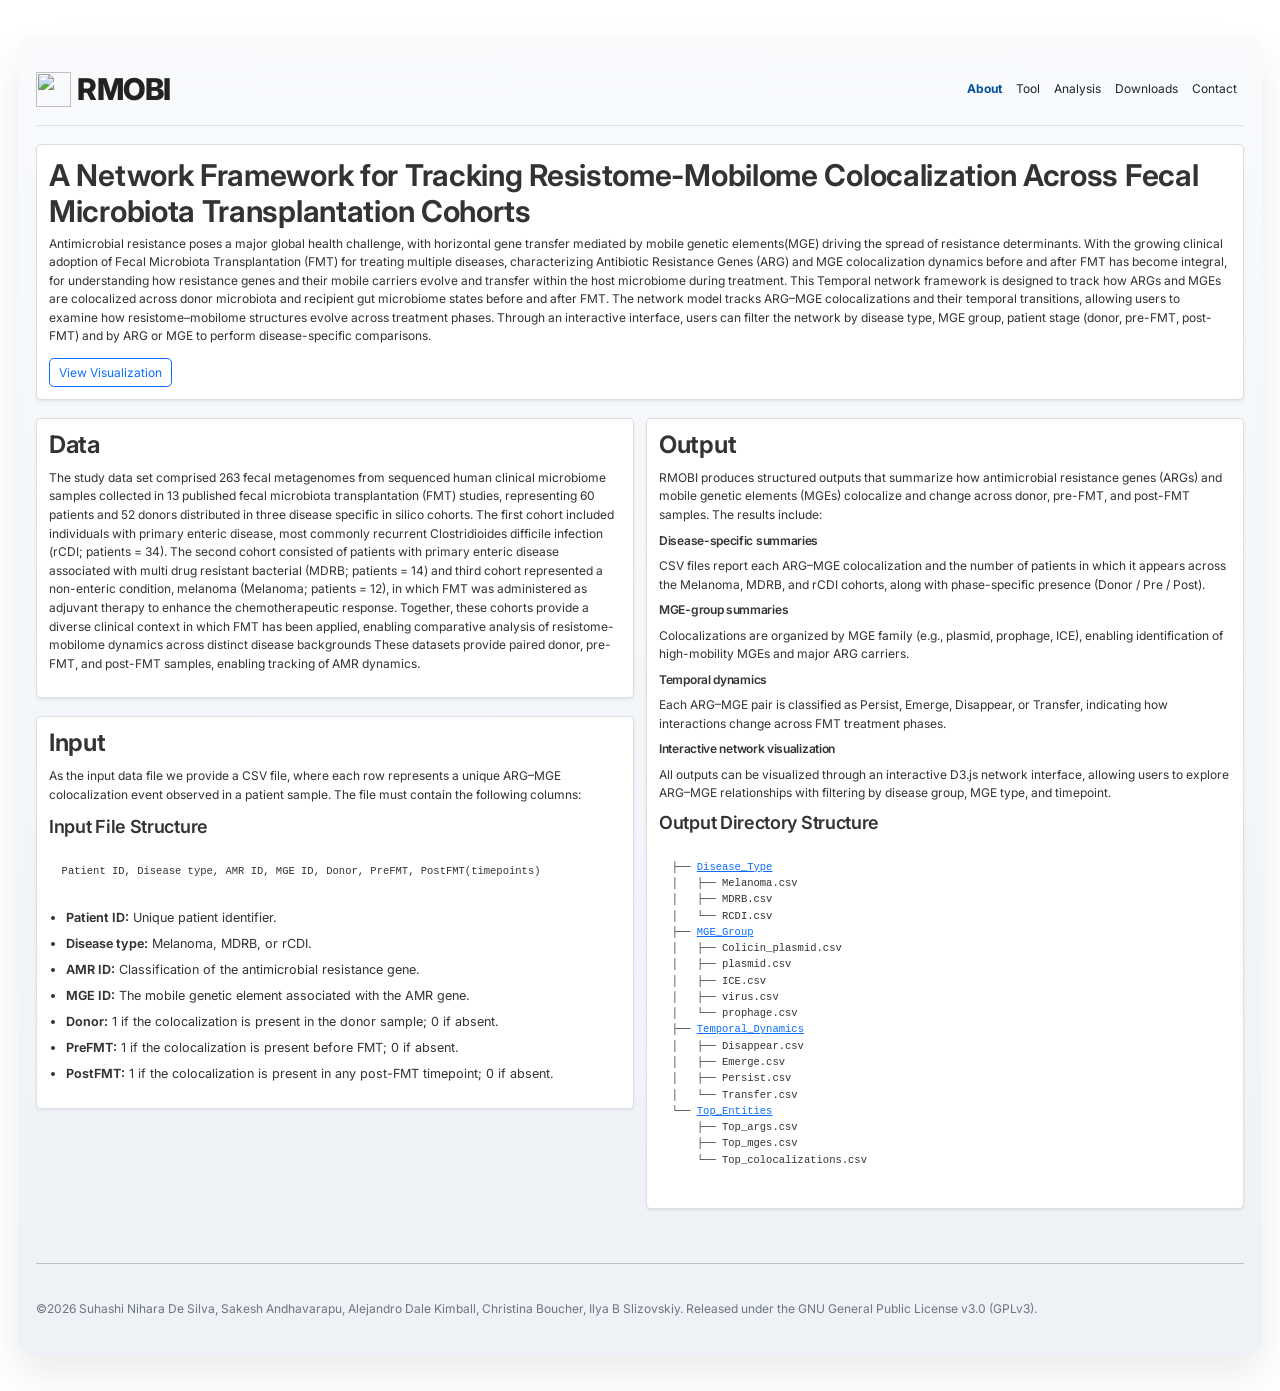
==== commit fde19ac2: "styling and template changes" ====
--- a/viz/index.html
+++ b/viz/index.html
@@ -42,9 +42,7 @@
   <!-- CARD 1 : Overview -->
   <div class="card mb-4 shadow-sm">
     <div class="card-body">
-      <h3> A Network Framework for Tracking Resistome-Mobilome Colocalization Across Fecal Microbiota Transplantation Cohorts</h3>
-      <h3 class="h4 fw-light text-muted">Suhashi Nihara De Silva, Sakesh Andhavarapu, Alejandro Dale Kimball,
-        Christina Boucher, Ilya B Slizovskiy</h3>
+      <h1  class="card-title"> A Network Framework for Tracking Resistome-Mobilome Colocalization Across Fecal Microbiota Transplantation Cohorts</h1>
 
       <p>
         Antimicrobial resistance poses a major global health challenge, with horizontal gene transfer mediated by mobile genetic elements(MGE) driving the spread of resistance determinants. 
@@ -52,8 +50,8 @@
         dynamics before and after FMT has become integral, for understanding how resistance genes and their mobile carriers evolve and transfer within the host microbiome during treatment.
         This Temporal network framework is designed to track how ARGs and MGEs are colocalized across donor microbiota and recipient gut microbiome states before and after FMT. 
         The network model tracks ARG–MGE colocalizations and their temporal transitions, allowing users to examine how resistome–mobilome 
-        structures evolve across treatment phases. Through an interactive interface, users can filter the network by disease type, MGE group, and 
-        patient stage (donor, pre-FMT, post-FMT) to perform disease-specific or patient-level comparisons.
+        structures evolve across treatment phases. Through an interactive interface, users can filter the network by disease type, MGE group, 
+        patient stage (donor, pre-FMT, post-FMT) and by ARG or MGE to perform disease-specific comparisons.
       </p>
 
       <a type="button" class="btn btn-outline-primary" href="tool.html">View Visualization</a>
@@ -61,15 +59,25 @@
   </div>
 
   <!-- CARD 2 : Data & Input -->
+  <div class="row g-3">
+  <div class="col-md-6">
+  <div class="col-md-12">
   <div class="card mb-4 shadow-sm">
     <div class="card-body">
-      <h2>Data & Input</h2>
+      <h2>Data</h2>
       <p>
-        Patient data was collected from multiple studies covering three different disease groups — Melanoma, MDRB, and rCDI. 
+        The study data set comprised 263 fecal metagenomes from sequenced human clinical microbiome samples collected in 13 published fecal microbiota transplantation (FMT) studies, representing 60 patients and 52 donors distributed in three disease specific in silico cohorts. The first cohort included individuals with primary enteric disease, most commonly recurrent Clostridioides difficile infection (rCDI; patients = 34). The second cohort consisted of patients with primary enteric disease associated with multi drug resistant bacterial (MDRB; patients = 14) and third cohort represented a non-enteric condition, melanoma (Melanoma; patients = 12), in which FMT was administered as adjuvant therapy to enhance the chemotherapeutic response. Together, these cohorts provide a diverse clinical context in which FMT has been applied, enabling comparative analysis of resistome-mobilome dynamics across distinct disease backgrounds
         These datasets provide paired donor, pre-FMT, and post-FMT samples, enabling tracking of AMR dynamics.
       </p>
-
-      <h4>CSV Structure</h4>
+  </div>
+    </div>
+  </div>
+  <div class="col-md-12">
+  <div class="card mb-4 shadow-sm">
+    <div class="card-body">
+      <h2>Input</h2>
+     <p> As the input data file we provide a CSV file, where each row represents a unique ARG–MGE colocalization event observed in a patient sample. The file must contain the following columns: </p>
+      <h4>Input File Structure</h4>
       <pre><code>
   Patient ID, Disease type, AMR ID, MGE ID, Donor, PreFMT, PostFMT(timepoints)
       </code></pre>
@@ -86,28 +94,31 @@
 
     </div>
   </div>
+  </div>
+  </div>
+  
 
   <!-- CARD 3 : Output -->
+  <div class="col-md-6">
   <div class="card mb-4 shadow-sm">
     <div class="card-body ">
-      <h2>Results & Output</h2>
+      <h2>Output</h2>
       
 
 RMOBI produces structured outputs that summarize how antimicrobial resistance genes (ARGs) and mobile genetic elements (MGEs) colocalize and change across donor, pre-FMT, and post-FMT samples. The results include:
 
-<h5> Disease-specific summaries</h5>
+<h6> Disease-specific summaries</h6>
 
 CSV files report each ARG–MGE colocalization and the number of patients in which it appears across the Melanoma, MDRB, and rCDI cohorts, along with phase-specific presence (Donor / Pre / Post).
 
-<h5> MGE-group summaries</h5>
-
+<h6> MGE-group summaries</h6>
 Colocalizations are organized by MGE family (e.g., plasmid, prophage, ICE), enabling identification of high-mobility MGEs and major ARG carriers.
 
-<h5> Temporal dynamics</h5>
+<h6> Temporal dynamics</h6>
 
 Each ARG–MGE pair is classified as Persist, Emerge, Disappear, or Transfer, indicating how interactions change across FMT treatment phases.
 
-<h5> Interactive network visualization</h5>
+<h6> Interactive network visualization</h6>
 
 All outputs can be visualized through an interactive D3.js network interface, allowing users to explore ARG–MGE relationships with filtering by disease group, MGE type, and timepoint.
 
@@ -135,17 +146,22 @@
       </code></pre>
     </div>
   </div>
+  </div>
+  </div>
 
 
   <!-- CARD 4 : Citation -->
-  <div class="card mb-4 shadow-sm">
+  <!-- <div class="card mb-4 shadow-sm">
     <div class="card-body prose">
         <h2>Citation</h2>
         <p>Include citation details here when ready.</p>
     </div>
-  </div>
+  </div> -->
 
-  <hr class="my-4" />
+   <hr class="my-5" />
+        <p class="text-muted">
+©2026 Suhashi Nihara De Silva, Sakesh Andhavarapu, Alejandro Dale Kimball, Christina Boucher, Ilya B Slizovskiy. Released under the GNU General Public License v3.0 (GPLv3).
+</p>
 
   <script
   src="https://cdn.jsdelivr.net/npm/bootstrap@5.3.3/dist/js/bootstrap.bundle.min.js">
--- a/viz/assets/css/site.css
+++ b/viz/assets/css/site.css
@@ -28,7 +28,7 @@
 /* Make top-left title match H1 */
 .nav-brand-title {
     font-family: inherit !important;
-    font-size: 2.25rem !important;   /* same as Bootstrap h1 (≈36px) */
+    font-size: 2.50rem !important;   /* same as Bootstrap h1 (≈36px) */
     font-weight: 800 !important;     /* bold like H1 */
     letter-spacing: -0.5px;          /* gives the clean H1 look */
     margin-left: 0.5rem;
@@ -54,7 +54,20 @@
   display: block;
   flex-direction: column;
   height: auto;
-}
+  min-height: 120vh;
+  box-shadow:
+    0 20px 40px rgba(0,0,0,0.08);
+  background: linear-gradient(
+    180deg,
+    #f8fafc 0%,
+    #eef2f7 100%
+  );
+  border-radius: 15px;        /* curved edges */
+  padding: 18px;
+  padding-bottom: 2rem;
+}
+
+
 
 /* header + menu keep natural height */
 header, #menu { flex: 0 0 auto; }
@@ -87,21 +100,7 @@
 }
 
 /* Page background */
-.page-bg {
-  min-height: 120vh;
-  background: linear-gradient(
-    180deg,
-    #f8fafc 0%,
-    #eef2f7 100%
-  );
-
-  border-radius: 15px;        /* curved edges */
-  padding: 18px;
-  padding-bottom: 2rem;
-
-  box-shadow:
-    0 20px 40px rgba(0,0,0,0.08);
-}
+
 
 /* Button base */
 .fab-btn {
@@ -218,14 +217,14 @@
 /* Legend pills */
 .chart-legend-box{
   position: absolute;
-  top: 220px;
-  right: 20px;
+  top: 1%;
+  right: 1%;
   background: rgba(255,255,255,0.96);
   border: 1px solid #dee2e6;
   border-radius: 10px;
   padding: 10px 12px;
   box-shadow: 0 6px 18px rgba(0,0,0,0.08);
-  font-size: 24px;
+  font-size: 12px;
 }
 .chart-legend-item{
   display: flex;
@@ -234,8 +233,8 @@
   margin-bottom: 4px;
 }
 .chart-legend-dot{
-  width: 10px;
-  height: 10px;
+  width: 8px;
+  height: 8px;
   border-radius: 2px;
 }
 
